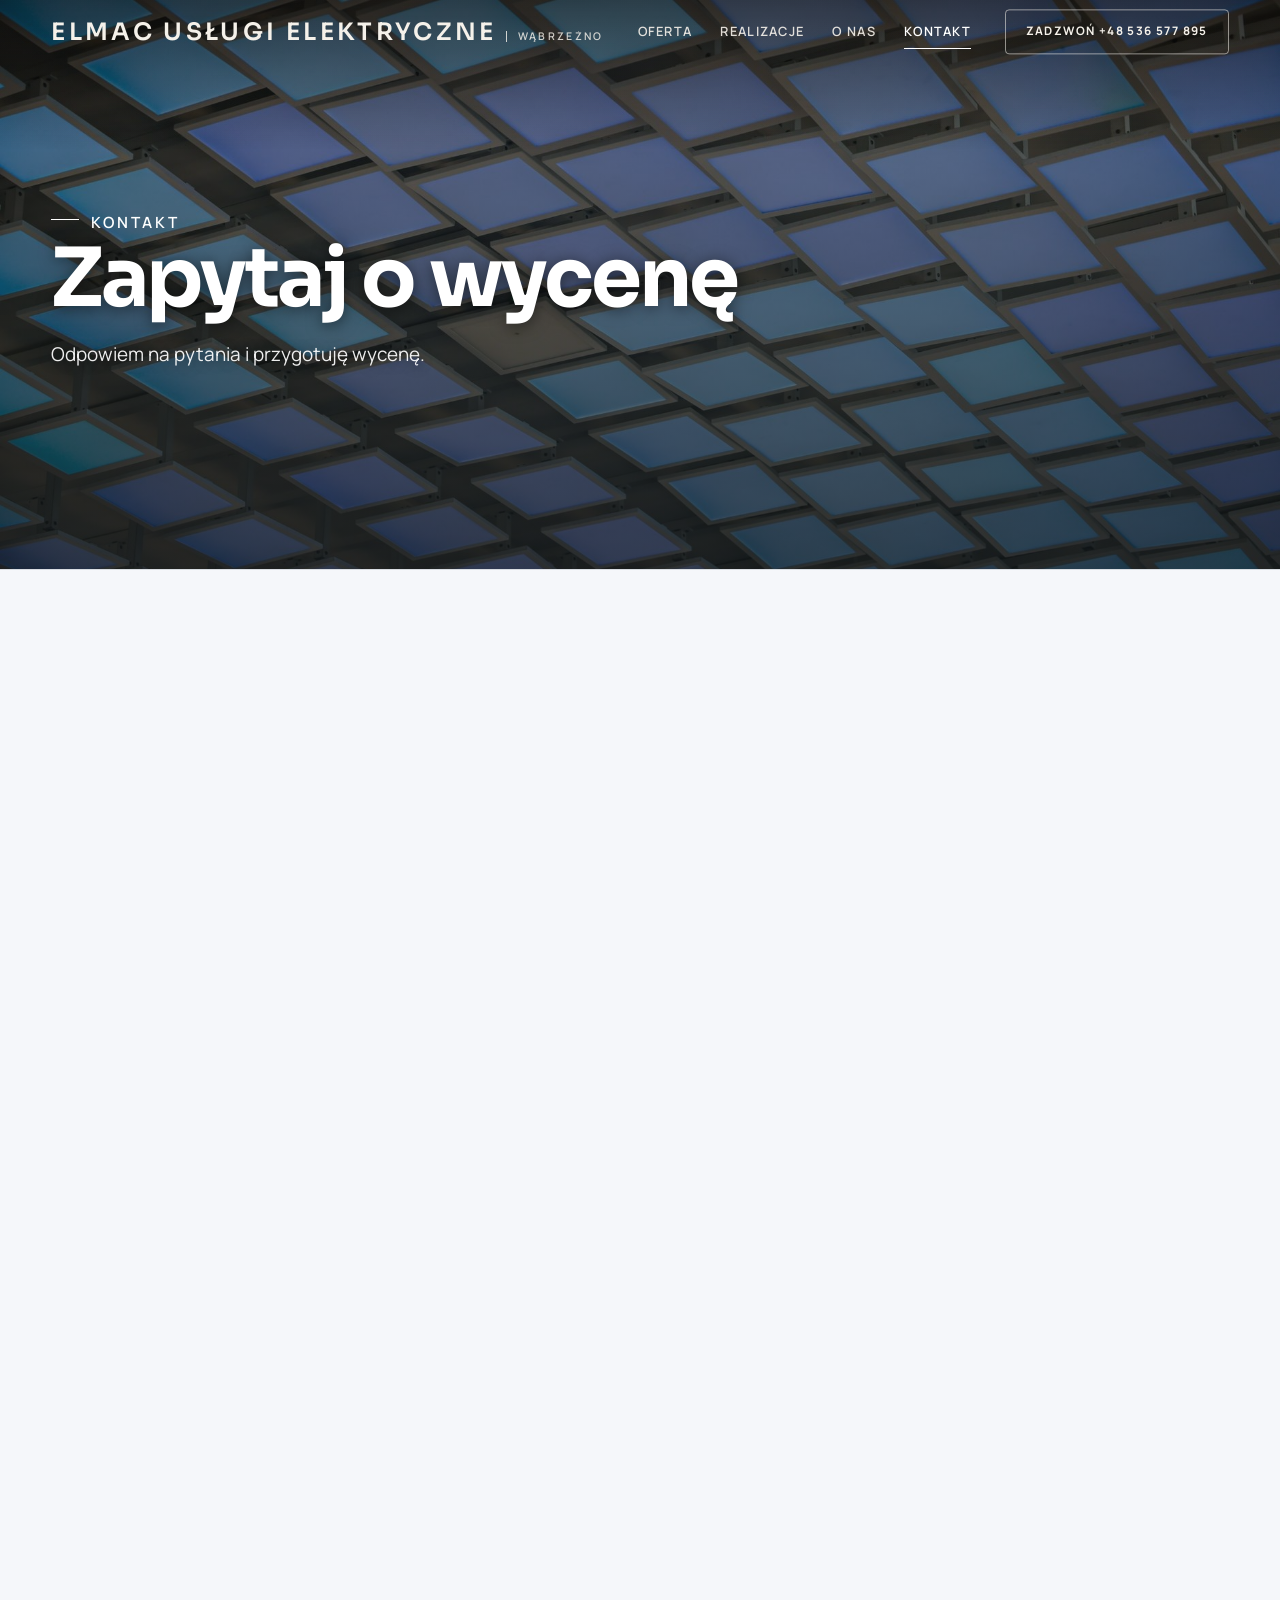
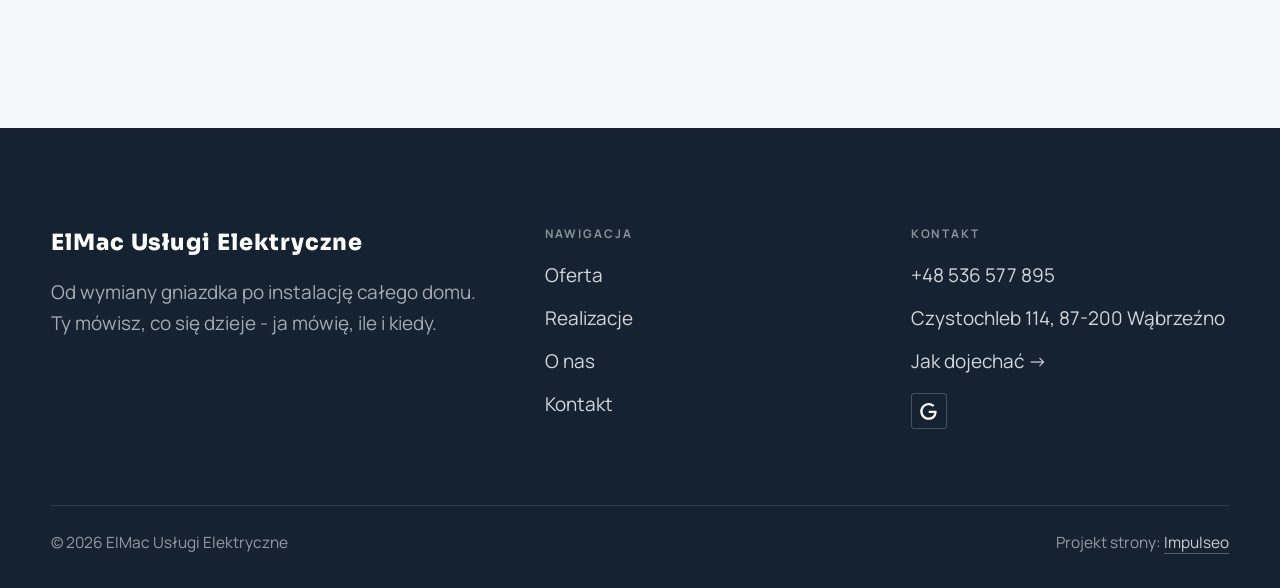
==== kontakt.html @ 362e4b01 "Strona demo: elektryk-elmac-sprawdzone-uslugi-elektryczne-24h" ====
<!DOCTYPE html>
<html lang="pl">
<head>
<meta charset="UTF-8">
<meta name="viewport" content="width=device-width, initial-scale=1.0">
<title>Kontakt - ElMac Usługi Elektryczne</title>
<meta name="description" content="Kontakt ElMac Usługi Elektryczne - Czystochleb 114, 87-200 Wąbrzeźno">
<link rel="canonical" href="https://kris20032.github.io/elektryk-elmac-sprawdzone-uslugi-elektryczne-24h/kontakt.html">
<meta name="robots" content="noindex, nofollow">
<meta property="og:type" content="website">
<meta property="og:locale" content="pl_PL">
<meta property="og:site_name" content="ElMac Usługi Elektryczne">
<meta property="og:title" content="Kontakt - ElMac Usługi Elektryczne">
<meta property="og:description" content="Kontakt ElMac Usługi Elektryczne - Czystochleb 114, 87-200 Wąbrzeźno">
<meta property="og:url" content="https://kris20032.github.io/elektryk-elmac-sprawdzone-uslugi-elektryczne-24h/kontakt.html">
<meta property="og:image" content="https://kris20032.github.io/elektryk-elmac-sprawdzone-uslugi-elektryczne-24h/img/og.jpg">
<meta property="og:image:width" content="1200">
<meta property="og:image:height" content="630">
<meta name="twitter:card" content="summary_large_image">
<link rel="preconnect" href="https://fonts.googleapis.com">
<link rel="preconnect" href="https://fonts.gstatic.com" crossorigin>
<link href="https://fonts.googleapis.com/css2?family=Sora:wght@600;700;800&family=Manrope:wght@400;500;600&display=swap" rel="stylesheet">
<link rel="stylesheet" href="assets/styles.css?v=7010539a">
</head>
<body>

<header class="nav">
  <div class="wrap nav-inner">
    <a class="brand" href="index.html"><span class="name">ElMac Usługi Elektryczne</span><span class="sub">Wąbrzeźno</span></a>
    <nav class="nav-links">
      <a href="oferta.html">Oferta</a>
      <a href="realizacje.html">Realizacje</a>
      <a href="o-nas.html">O nas</a>
      <a href="kontakt.html" class="active" aria-current="page">Kontakt</a>
      <a href="tel:+48536577895" class="btn btn-accent">Zadzwoń +48 536 577 895</a>
    </nav>
    <button class="nav-toggle" aria-label="Menu"><span></span><span></span><span></span></button>
  </div>
</header>

<main>
<section class="pagehead">
  <img src="img/g12.jpg" alt="ElMac Usługi Elektryczne - Zapytaj o wycenę" width="1880" height="1254" decoding="async">
  <div class="wrap">
    <span class="eyebrow">Kontakt</span>
    <h1>Zapytaj o wycenę</h1>
    <p>Odpowiem na pytania i przygotuję wycenę.</p>
  </div>
</section>
<section>
  <div class="wrap contact-grid">
    <div class="reveal">
      <span class="eyebrow">Dane kontaktowe</span>
      <h2 style="margin:var(--space-4) 0 var(--space-6)">ElMac Usługi Elektryczne</h2>
      <div class="info-list">
        <div class="info-row"><div class="ic"><svg class="ico-tel" width="16" height="16" viewBox="0 0 24 24" fill="none" aria-hidden="true"><path d="M6.6 10.8a15.5 15.5 0 0 0 6.6 6.6l2.2-2.2a1 1 0 0 1 1-.24 11.4 11.4 0 0 0 3.6.58 1 1 0 0 1 1 1V20a1 1 0 0 1-1 1A17 17 0 0 1 3 4a1 1 0 0 1 1-1h3.5a1 1 0 0 1 1 1c0 1.25.2 2.46.58 3.6a1 1 0 0 1-.25 1l-2.23 2.2Z" fill="currentColor"/></svg></div><div><div class="lbl">Telefon</div><a class="val" href="tel:+48536577895">+48 536 577 895</a></div></div>
        <div class="info-row"><div class="ic"><svg class="ico-pin" width="16" height="16" viewBox="0 0 24 24" fill="none" aria-hidden="true"><path d="M12 21s7-6.1 7-11.5A7 7 0 0 0 5 9.5C5 14.9 12 21 12 21Z" stroke="currentColor" stroke-width="1.6" fill="none"/><circle cx="12" cy="9.5" r="2.4" fill="currentColor"/></svg></div><div><div class="lbl">Adres</div><div class="val">Czystochleb 114, 87-200 Wąbrzeźno</div></div></div>
        <div class="info-row"><div class="ic"><svg class="ico-clock" width="16" height="16" viewBox="0 0 24 24" fill="none" aria-hidden="true"><circle cx="12" cy="12" r="8.2" stroke="currentColor" stroke-width="1.6"/><path d="M12 7.5V12l3.2 1.9" stroke="currentColor" stroke-width="1.6" stroke-linecap="round"/></svg></div><div><div class="lbl">Godziny</div><div class="val" style="font-weight:500">Czynne całą dobę, 7 dni w tygodniu</div></div></div>
      </div>
    </div>
    <div class="reveal">
      <div class="form">
        <h3 style="margin-bottom:var(--space-4)">Najszybciej telefonicznie</h3>
        <p class="muted" style="margin-bottom:var(--space-5)">Zadzwoń i opisz, co się dzieje - powiem, co i jak. Bez zobowiązań.</p>
        <a href="tel:+48536577895" class="btn btn-accent" style="justify-content:center">Zadzwoń: +48 536 577 895 <span class="arr">→</span></a>
      </div>
    </div>
  </div>
</section>
<section style="padding-top:0">
  <div class="wrap reveal">
    <iframe class="map" title="ElMac Usługi Elektryczne - Wąbrzeźno" src="https://maps.google.com/maps?q=53.2683416%2C18.9390611&z=15&output=embed" loading="lazy" referrerpolicy="no-referrer-when-downgrade"></iframe>
  </div>
</section>
</main>

<footer>
  <div class="wrap">
    <div class="foot-grid">
      <div class="foot-brand">
        <div class="name">ElMac Usługi Elektryczne</div>
        <p>Od wymiany gniazdka po instalację całego domu. Ty mówisz, co się dzieje - ja mówię, ile i kiedy.</p>
      </div>
      <div class="foot-col">
        <h4>Nawigacja</h4>
        <a href="oferta.html">Oferta</a>
        <a href="realizacje.html">Realizacje</a>
        <a href="o-nas.html">O nas</a>
        <a href="kontakt.html">Kontakt</a>
      </div>
      <div class="foot-col">
        <h4>Kontakt</h4>
        <a href="tel:+48536577895">+48 536 577 895</a>
        <p>Czystochleb 114, 87-200 Wąbrzeźno</p>
        <a href="https://maps.google.com/?cid=17849796114524135607&g_mp=Cidnb29nbGUubWFwcy5wbGFjZXMudjEuUGxhY2VzLlNlYXJjaFRleHQQAhgEIAA" target="_blank" rel="noopener">Jak dojechać →</a>
      <div class="foot-soc">
        <a class="soc" href="https://maps.google.com/?cid=17849796114524135607&g_mp=Cidnb29nbGUubWFwcy5wbGFjZXMudjEuUGxhY2VzLlNlYXJjaFRleHQQAhgEIAA" target="_blank" rel="noopener" aria-label="Google - ElMac Usługi Elektryczne"><svg viewBox="0 0 24 24" aria-hidden="true" focusable="false"><path d="M12.48 10.92v3.28h7.84c-.24 1.84-.853 3.187-1.787 4.133-1.147 1.147-2.933 2.4-6.053 2.4-4.827 0-8.6-3.893-8.6-8.72s3.773-8.72 8.6-8.72c2.6 0 4.507 1.027 5.907 2.347l2.307-2.307C18.747 1.44 16.133 0 12.48 0 5.867 0 .307 5.387.307 12s5.56 12 12.173 12c3.573 0 6.267-1.173 8.373-3.36 2.16-2.16 2.84-5.213 2.84-7.667 0-.76-.053-1.467-.173-2.053H12.48z" fill="currentColor"/></svg></a>
      </div>
      </div>
    </div>
    <div class="foot-bot">
      <span>© 2026 ElMac Usługi Elektryczne</span>
      <span>Projekt strony: <a class="foot-credit" href="https://impulseo.pl" target="_blank" rel="noopener">Impulseo</a></span>
    </div>
  </div>
</footer>
<div class="sticky-call"><a class="sc-call" href="tel:+48536577895"><svg class="ico-tel" width="16" height="16" viewBox="0 0 24 24" fill="none" aria-hidden="true"><path d="M6.6 10.8a15.5 15.5 0 0 0 6.6 6.6l2.2-2.2a1 1 0 0 1 1-.24 11.4 11.4 0 0 0 3.6.58 1 1 0 0 1 1 1V20a1 1 0 0 1-1 1A17 17 0 0 1 3 4a1 1 0 0 1 1-1h3.5a1 1 0 0 1 1 1c0 1.25.2 2.46.58 3.6a1 1 0 0 1-.25 1l-2.23 2.2Z" fill="currentColor"/></svg> Zadzwoń</a><a class="sc-quote" href="kontakt.html">Kontakt i dojazd</a></div>
<div class="demo-wazne" data-do="2026-10-07" data-cykl="3" hidden><svg class="dw-ico" width="13" height="13" viewBox="0 0 24 24" fill="none" aria-hidden="true"><circle cx="12" cy="12" r="8.6" stroke="currentColor" stroke-width="1.8"/><path d="M12 7.2V12l3.3 2" stroke="currentColor" stroke-width="1.8" stroke-linecap="round"/></svg><span class="dw-txt"></span></div>

<script src="assets/main.js"></script>
</body>
</html>
---- assets/styles.css ----
/* ============================================================
   STOLBASZ — premium, architektoniczny B2B fit-out
   Jasna paleta, zero brązu. System wg premium-web-craft.
   Projekt strony: Impulseo (impulseo.pl)
   ============================================================ */

:root{
  /* PALETA — jasna, architektoniczna, chłodna */
  --paper:#f5f7fa;          /* główne tło */
  --paper-2:#e7edf3;        /* sekcje alternatywne (chłodny jasny szary) */
  --paper-3:#e7edf3;        /* delikatne wypełnienia */
  --ink:#142231;            /* tekst główny — chłodny grafit */
  --ink-soft:#2c3e52;       /* nagłówki drugorzędne */
  --muted:#697785;          /* tekst poboczny */
  --line:rgba(20,34,49,.12);/* hairline */
  --accent:#e8a00c;         /* stonowany petrol-slate — jedyny akcent */
  --accent-d:#c47f06;
  --accent-soft:rgba(232,160,12,.10);
  --dark:#142231;           /* sekcje ciemne (stopka/CTA) */

  /* HOVER ZDJĘĆ — JEDEN standard dla całego silnika (decyzja K. 04.08.2026, artefakt z wariantami).
     AKTUALNE (K.+Szymon 09.08.2026, wybór z artefaktu 6 wariantów): zoom 1.05 przy 1.4s -
     przy tak długim czasie mocniejszy kadr NIE skacze, tylko „oddycha". Poprzedni standard
     (1.02 / .55s z 04.08) odbierany jako dynamiczny i szybki.
     Spoczynek lekko przygaszony, ale TYLKO tam, gdzie jest mysz (@media hover:hover) —
     na telefonie zdjęcia zostają w pełnej jasności. */
  --img-zoom:1.05;                   /* K.+Szymon 09.08: wariant F z artefaktu porównawczego */
  --img-rest:brightness(.95) saturate(.99);
  --img-hot:brightness(1.06) saturate(1.05);
  --img-dur:1.4s;                    /* K.+Szymon 09.08 (wariant F): powoli = elegancko */
  --img-ease:cubic-bezier(.16,.84,.44,1);  /* miękki ogon, efekt „oddychania" */

  /* ODSTĘPY — skala 4/8 */
  --space-1:4px; --space-2:8px; --space-3:12px; --space-4:16px; --space-5:24px;
  --space-6:32px; --space-7:48px; --space-8:64px; --space-9:96px; --space-10:128px;

  /* TYPOGRAFIA — fluid clamp() (skala podbita 16.07.2026: większe, czytelniejsze litery — uwaga Adama) */
  --text-sm:clamp(.9rem,.87rem + .12vw,1rem);
  --text-base:clamp(1.08rem,1.04rem + .18vw,1.2rem);
  --text-lg:clamp(1.24rem,1.15rem + .34vw,1.44rem);
  --text-h3:clamp(1.34rem,1.22rem + .55vw,1.66rem);
  --text-h2:clamp(2.1rem,1.66rem + 2.1vw,3.1rem);
  --text-h1:clamp(2.9rem,2.1rem + 4vw,5.1rem);

  /* PROMIENIE — architektoniczne, raczej ostre */
  --r-sm:3px; --r-md:6px; --r-lg:10px;

  /* RUCH */
  --ease:cubic-bezier(.25,.46,.45,.94); --dur:.24s;

  /* CIENIE — miękkie, warstwowe */
  --sh-sm:0 1px 2px rgba(16,24,32,.04), 0 2px 8px rgba(16,24,32,.05);
  --sh-md:0 2px 6px rgba(16,24,32,.05), 0 12px 28px -8px rgba(16,24,32,.12);
  --sh-lg:0 6px 14px rgba(16,24,32,.07), 0 26px 56px -18px rgba(16,24,32,.22);

  --hairline:1px solid var(--line);

  --font-display:'Sora','Manrope',sans-serif;
  --font-body:'Manrope',sans-serif;
}

*{box-sizing:border-box;margin:0;padding:0}
html{scroll-behavior:smooth}
body{
  font-family:var(--font-body);
  font-size:var(--text-base);
  line-height:1.65;
  color:var(--ink);
  background:var(--paper);
  -webkit-font-smoothing:antialiased;
  text-rendering:optimizeLegibility;
}
img{max-width:100%;height:auto;display:block}  /* height:auto = width/height z atrybutów trzyma proporcje (TOP#12) */
a{color:inherit;text-decoration:none}

.wrap{width:min(92%,1180px);margin-inline:auto}
section{padding-block:clamp(52px,6.5vw,96px)}

h1,h2,h3{font-family:var(--font-display);font-weight:700;line-height:1.08;letter-spacing:-.02em;color:var(--ink)}
h1{font-size:var(--text-h1);letter-spacing:-.035em}
h2{font-size:var(--text-h2);letter-spacing:-.025em}
h3{font-size:var(--text-h3)}
/* MIARA — długość wiersza. WCAG 2.2 SC 1.4.8: max 80 znaków; Butterick: 45–90.
   68ch daje realnie 72–78 znaków polskiego tekstu, czyli z zapasem pod granicą.
   Wcześniej limit miał TYLKO <p> — <li>, <blockquote> i <dd> nie miały żadnego,
   i to jedyny powód, dla którego 23 bloki na dwóch oddanych stronach jadą po
   83–106 znaków w wierszu (pomiar 07.08.2026, bramka `miara`).
   ⚠️ Listy i definicje ograniczamy TYLKO bez klasy: `ul`/`ol` z klasą to u nas
   układ (siatki kafli, menu), a nie tekst ciągły — tam miarę wyznacza układ. */
/* 60ch, nie 68ch (K. 10.08): po zmianie fontów na węższe kroje (DM Sans i spółka)
   w 68ch mieściło się ~90 znaków - bramka pikselowa słusznie zgłaszała przekroczenie
   granicy 80. Pomiar na żywej przeglądarce: 60ch = 90 znaków, 53ch = ~78 znaków, czyli normę WCAG 1.4.8. */
:root{ --miara:53ch }
p{max-width:min(100%,var(--miara))}
blockquote,
ul:not([class])>li, ol:not([class])>li,
dl:not([class])>dd{max-width:min(100%,var(--miara))}

/* ⚠️ Świadomie BEZ wyjątku `.tile p,.card p,.svc p{max-width:none}`, choć nasuwa się sam:
   te akapity BYŁY już ograniczone (stare `p{max-width:65ch}`), więc „wyjątek" nie odblokowałby
   niczego nowego — tylko ROZLUŹNIŁ stan sprzed zmiany na wszystkich demach naraz.
   `figcaption` żadna z reguł wyżej nie dotyczy, więc też nie potrzebuje zwolnienia. */

/* ŁAMANIE. `balance` wyrównuje długości wierszy w nagłówku, `pretty` pilnuje ostatniego
   wiersza akapitu, żeby nie został w nim jeden wyraz. Obsługiwane od Chrome 117 /
   Safari 17.5; starsze przeglądarki po prostu ignorują tę własność.
   `text-wrap:pretty` nie występowało dotąd ANI RAZ w silniku ani w repo klientów. */
h1,h2,h3,.lead,.lede{text-wrap:balance}
p,li,blockquote,dd{text-wrap:pretty}

.eyebrow{
  font-family:var(--font-body);
  font-size:var(--text-sm);
  font-weight:600;
  letter-spacing:.18em;
  text-transform:uppercase;
  color:var(--accent);
  display:inline-flex;align-items:center;gap:var(--space-3);
}
/* flex:none + margin-top = kreska trzyma się PIERWSZEJ linii. Wcześniej align-items:center
   centrowało ją względem całego bloku i przy zawinięciu (długi kicker typu
   „…WNĘTRZ · LESZNO · OD 2019") druga linia lądowała z brzydkim wcięciem. */
.eyebrow{align-items:flex-start}
.eyebrow>*,.eyebrow{text-wrap:balance}   /* dlugi kicker lamal sie na sierote typu samo „2019" w drugiej linii */
.eyebrow::before{content:"";width:28px;height:1px;background:var(--accent);display:inline-block;flex:none;margin-top:.62em}

.muted{color:var(--muted)}
.lead{font-size:var(--text-lg);line-height:1.55;color:var(--ink-soft);max-width:50ch}

/* ---------- BUTTONS ---------- */
.btn{
  display:inline-flex;align-items:center;gap:var(--space-2);
  font-weight:600;font-size:var(--text-sm);letter-spacing:.02em;
  padding:var(--space-4) var(--space-6);
  border-radius:var(--r-sm);
  transition:transform var(--dur) var(--ease),box-shadow var(--dur) var(--ease),background var(--dur) var(--ease);
  cursor:pointer;border:1px solid transparent;
}
.btn-accent{background:var(--accent);color:#fff;box-shadow:var(--sh-sm)}
.btn-accent:hover{background:var(--accent-d);transform:translateY(-2px);box-shadow:var(--sh-md)}
.btn-accent:active{transform:translateY(0);box-shadow:var(--sh-sm)}
.btn-ghost{background:transparent;color:var(--ink);border-color:var(--line)}
.btn-ghost:hover{border-color:var(--accent);color:var(--accent);transform:translateY(-2px)}
.btn-light{background:#fff;color:var(--ink);box-shadow:var(--sh-sm)}
.btn-light:hover{transform:translateY(-2px);box-shadow:var(--sh-md)}
.btn .arr{transition:transform var(--dur) var(--ease)}
.btn:hover .arr{transform:translateX(4px)}

/* ---------- NAV ---------- */
.nav{
  position:sticky;top:0;z-index:50;
  background:color-mix(in srgb,var(--paper) 88%,transparent);
  backdrop-filter:saturate(140%) blur(10px);
  border-bottom:var(--hairline);
}
.nav-inner{display:flex;align-items:center;justify-content:space-between;gap:var(--space-5);height:72px}
/* ANTY-NACHODZENIE (K. 05.08.2026): długa nazwa firmy + przycisk z pełnym numerem nie mieściły się w pasku
   i flex ściskał linki PONIŻEJ ich treści - "Kontakt" wchodził na ramkę "Zadzwoń +48 ...". Teraz ustępuje
   nazwa marki (skrót wielokropkiem), a menu i przycisk nigdy się nie kurczą ani nie zachodzą na siebie. */
.brand{display:flex;flex-direction:column;line-height:1;min-width:0;flex:0 1 auto}
.brand .name{font-family:var(--font-display);font-weight:800;font-size:1.35rem;letter-spacing:.04em;white-space:nowrap;overflow:hidden;text-overflow:ellipsis}
.brand .sub{font-size:.62rem;letter-spacing:.34em;text-transform:uppercase;color:var(--muted);margin-top:5px;white-space:nowrap;overflow:hidden;text-overflow:ellipsis}
.nav-links{display:flex;align-items:center;gap:var(--space-6);flex:0 0 auto}
.nav-links a{font-size:var(--text-sm);font-weight:500;color:var(--ink-soft);position:relative;padding-block:4px;white-space:nowrap;transition:color var(--dur) var(--ease)}
.nav-links a::after{content:"";position:absolute;left:0;bottom:0;width:0;height:1.5px;background:var(--accent);transition:width var(--dur) var(--ease)}
.nav-links a:hover,.nav-links a.active{color:var(--ink)}
.nav-links a:hover::after,.nav-links a.active::after{width:100%}
.nav-links .btn{padding:var(--space-2) var(--space-5)}
/* przyciski w nav: właściwy kolor (przebij .nav-links a) + bez podkreślenia */
.nav-links a.btn-accent{color:#fff}
.nav-links a.btn-ghost,.nav-links a.btn-light{color:var(--ink)}
/* CTA w pasku: NIE podkreślenie spod linków menu, ale ten sam przelatujący błysk,
   co na wszystkich innych przyciskach (zgłoszenie K. 13.08.2026 - „na hero jest efekt
   światła przechodzącego przez przycisk, na navbarze go nie ma, a mają być identyczne").
   Reguła `.nav-links a::after` jest silniejsza od `.btn::after`, więc trzeba jej
   geometrię wyzerować i wpisać połysk z nazwy - samo `display:none` gasiło efekt. */
.nav-links a.btn::after{
  display:block;content:"";position:absolute;inset:0;z-index:-1;pointer-events:none;
  width:auto;height:auto;border-radius:inherit;   /* kasuje geometrię podkreślenia (width:0;height:1.5px) */
  background:linear-gradient(100deg,transparent 32%,rgba(255,255,255,.20) 50%,transparent 68%);
  translate:-120% 0}
@media (prefers-reduced-motion:no-preference){
  .nav-links a.btn:hover::after{translate:120% 0;transition:translate .75s var(--mt-ease,cubic-bezier(.16,.84,.44,1))}
}
.nav-toggle{display:none;background:none;border:none;cursor:pointer;flex-direction:column;gap:5px;padding:8px}
.nav-toggle span{width:24px;height:2px;background:var(--ink);transition:var(--dur)}
/* Ciasny zakres MIĘDZY menu mobilnym a pełnym pulpitem: zbijamy odstępy i nazwę marki,
   żeby wszystko zmieściło się naturalnie, zanim w ogóle dojdzie do skracania wielokropkiem. */
@media(max-width:1280px) and (min-width:921px){
  .nav-links{gap:var(--space-4)}
  .nav-links .btn{padding:var(--space-2) var(--space-4)}
  .brand .name{font-size:1.15rem}
}

/* ---------- HERO (split) ---------- */
.hero{position:relative;overflow:hidden;border-bottom:var(--hairline)}
.hero-grid{display:grid;grid-template-columns:1.05fr .95fr;gap:clamp(24px,4vw,60px);align-items:center;
  padding-block:clamp(36px,4.5vw,64px)}
.hero-copy .eyebrow{margin-bottom:var(--space-5)}
.hero-copy h1{margin-bottom:var(--space-5)}
.hero-copy .lead{margin-bottom:var(--space-7)}
.hero-actions{display:flex;flex-wrap:wrap;gap:var(--space-4)}
.hero-art{position:relative;aspect-ratio:4/3;border-radius:var(--r-lg);overflow:hidden;box-shadow:var(--sh-lg)}
.hero-art img{width:100%;height:100%;object-fit:cover}
.hero-art::after{content:"";position:absolute;inset:0;background:linear-gradient(180deg,transparent 55%,rgba(18,24,28,.28))}
.hero-badge{position:absolute;left:var(--space-5);bottom:var(--space-5);z-index:2;
  background:rgba(252,252,251,.94);backdrop-filter:blur(4px);
  border-radius:var(--r-md);padding:var(--space-4) var(--space-5);box-shadow:var(--sh-md);max-width:78%}
.hero-badge strong{display:block;font-family:var(--font-display);font-size:1rem;letter-spacing:-.01em}
.hero-badge span{font-size:var(--text-sm);color:var(--muted)}

/* ---------- HERO duży / kinowy (strona główna) ---------- */
.hero-cine{position:relative;min-height:clamp(560px,82vh,840px);min-height:clamp(560px,82svh,840px);display:flex;align-items:center;overflow:hidden;border-bottom:var(--hairline)}
.hero-cine>img{position:absolute;inset:0;width:100%;height:100%;object-fit:cover;z-index:0}
.hero-cine::after{content:"";position:absolute;inset:0;z-index:1;
  background:linear-gradient(95deg,rgba(13,18,23,.86) 0%,rgba(13,18,23,.64) 32%,rgba(13,18,23,.24) 62%,rgba(13,18,23,.04) 100%)}
.hero-cine .wrap{position:relative;z-index:2;padding-block:var(--space-8)}
.hero-cine .hero-copy{max-width:660px}
.hero-cine .eyebrow{color:#fff;margin-bottom:var(--space-5)}
.hero-cine .eyebrow::before{background:#fff}
.hero-cine h1{color:#fff;margin-bottom:var(--space-5);font-size:clamp(2.9rem,2rem + 4.4vw,5.2rem);text-wrap:balance}
.hero-cine .lead{color:rgba(255,255,255,.92);max-width:48ch;margin-bottom:var(--space-7)}
.hero-cine .hero-actions{display:flex;flex-wrap:wrap;gap:var(--space-4)}
/* NISKIE OKNO (laptop z dokiem i paskami przeglądarki ma ~700-780 px wysokości widoku):
   H1 do 5.2rem + długi lead nie mieściły się i przyciski wypadały POD krawędź ekranu -
   klient widział stronę bez ani jednego CTA. Skalujemy w dół, zamiast przycinać treść. */
@media(min-width:821px) and (max-height:820px){
  .hero-cine{min-height:clamp(520px,94svh,780px)}
  .hero-cine .wrap{padding-block:var(--space-6)}
  .hero-cine h1{font-size:clamp(2.2rem,1.5rem + 2.6vw,3.6rem);margin-bottom:var(--space-4)}
  .hero-cine .eyebrow{margin-bottom:var(--space-4)}
  .hero-cine .lead{margin-bottom:var(--space-5);max-width:44ch}
}
@media(max-width:680px){
  .hero-cine{min-height:clamp(520px,76vh,640px);min-height:clamp(520px,76svh,640px);align-items:flex-end}
  .hero-cine::after{background:linear-gradient(0deg,rgba(13,18,23,.9) 6%,rgba(13,18,23,.45) 55%,rgba(13,18,23,.25) 100%)}
  .hero-cine .wrap{padding-bottom:var(--space-9)}
  /* TELEFON (~90% oglądających): lead potrafił zająć 8 linii i zepchnąć CTA poza pierwszy ekran.
     Zwężamy interlinię i skalę - treści nie ucinamy, bo to ona sprzedaje. */
  .hero-cine .lead{font-size:.98rem;line-height:1.5;margin-bottom:var(--space-5)}
  .hero-cine .eyebrow{font-size:.72rem;letter-spacing:.13em;margin-bottom:var(--space-4)}
  .hero-cine .eyebrow::before{width:20px}
  .hero-cine h1{margin-bottom:var(--space-4)}
}

/* full-bleed hero variant (podstrony) */
.pagehead{position:relative;min-height:46vh;min-height:46svh;display:flex;align-items:flex-end;overflow:hidden;border-bottom:var(--hairline)}
.pagehead img{position:absolute;inset:0;width:100%;height:100%;object-fit:cover}
/* 10.08.2026 (decyzja K.): mocniejsze przyciemnienie + cień pod tekstem. Bramka mierzyła na
   nagłówkach podstron 3,38-3,43:1 przy wymaganych 4,5 — jasne zdjęcie (hala, śnieg, niebo)
   podchodziło pod biały tekst. Zdjęcia klientów są różne, więc kontrast musi dawać WARSTWA,
   a nie szczęśliwy dobór kadru. */
.pagehead::after{content:"";position:absolute;inset:0;background:linear-gradient(180deg,rgba(18,24,28,.40),rgba(18,24,28,.76))}
.pagehead .wrap{position:relative;z-index:2;padding-block:var(--space-9);color:#fff}
.pagehead h1{color:#fff;max-width:18ch;text-shadow:0 2px 16px rgba(0,0,0,.55)}
.pagehead .eyebrow{color:#fff}
.pagehead .eyebrow::before{background:#fff}
.pagehead p{color:rgba(255,255,255,.92);margin-top:var(--space-4);max-width:54ch;text-shadow:0 1px 12px rgba(0,0,0,.5)}

/* ---------- STRIP (pasek skrótów / liczby) ---------- */
.strip{background:var(--dark);color:#fff}
/* PASEK HASEŁ — standard 04.08.2026 (decyzja K.): 5 haseł w JEDNYM rzędzie, tekst WYŚRODKOWANY,
   węższe marginesy boczne niż reszta strony (pasek ma iść szerzej), równe wysokości kolumn. */
.strip .wrap{width:min(96%,1440px);display:grid;grid-template-columns:repeat(5,1fr);
  gap:var(--space-5);padding-block:var(--space-7);align-items:stretch}
.strip .item .k{font-family:var(--font-display);font-size:clamp(1.05rem,.82rem + .85vw,1.55rem);
  font-weight:800;letter-spacing:-.02em;color:#fff;line-height:1.18;text-wrap:balance}
.strip .item .v{font-size:var(--text-sm);color:rgba(255,255,255,.66);margin-top:var(--space-2);line-height:1.4}
.strip .item{border-left:2px solid var(--accent);padding-inline:var(--space-4);
  text-align:center;display:flex;flex-direction:column;justify-content:center}
/* liczba kolumn = liczba haseł, żeby ostatnie nie zostawało samo w drugim rzędzie.
   Klasę n-N nadaje multipage.py; domyślnie (bez klasy) pasek jest 5-kolumnowy. */
.strip.n-2 .wrap{grid-template-columns:repeat(2,1fr)}
.strip.n-3 .wrap{grid-template-columns:repeat(3,1fr)}
.strip.n-4 .wrap{grid-template-columns:repeat(4,1fr);gap:var(--space-6)}
.strip.n-4 .item .k{font-size:clamp(1.3rem,1rem + 1.1vw,2rem)}
.strip.n-6 .wrap{grid-template-columns:repeat(6,1fr);gap:var(--space-4)}
.strip.n-6 .item .k{font-size:clamp(.98rem,.8rem + .7vw,1.35rem)}
/* równe łamanie: zamiast "długa linia + jedno słowo" obie linie zbliżonej długości */
.strip .item .k{text-wrap:balance}

/* ---------- SECTION HEAD ---------- */
.head{max-width:48rem;margin-bottom:var(--space-8)}
.head.center{margin-inline:auto;text-align:center}
.head .eyebrow{margin-bottom:var(--space-4)}
.head h2{margin-bottom:var(--space-4)}
.head p{color:var(--muted);font-size:var(--text-lg);line-height:1.55}
.head.center p{margin-inline:auto}

/* ---------- INTRO SPLIT ---------- */
.split{display:grid;grid-template-columns:.92fr 1.08fr;gap:clamp(28px,5vw,80px);align-items:center}
.split.rev{grid-template-columns:1.08fr .92fr}
.split.rev .split-art{order:-1}
.split-art{position:relative;aspect-ratio:5/4;border-radius:var(--r-lg);overflow:hidden;box-shadow:var(--sh-lg)}
.split-art img{width:100%;height:100%;object-fit:cover}
.split-copy h2{margin-bottom:var(--space-5)}
.split-copy p+p{margin-top:var(--space-4)}
.split-copy .btn{margin-top:var(--space-6)}

/* ---------- SERVICES (zakres) ---------- */
.svc-grid{display:grid;grid-template-columns:repeat(auto-fit,minmax(280px,1fr));gap:var(--space-5)}
.svc{background:#fff;border:var(--hairline);border-radius:var(--r-md);padding:var(--space-7) var(--space-6);
  transition:transform var(--dur) var(--ease),box-shadow var(--dur) var(--ease),border-color var(--dur) var(--ease);
  position:relative;overflow:hidden}
.svc::before{content:"";position:absolute;left:0;top:0;width:3px;height:0;background:var(--accent);transition:height var(--dur) var(--ease)}
.svc:hover{transform:translateY(-4px);box-shadow:var(--sh-md);border-color:transparent}
.svc:hover::before{height:100%}
.svc .ic{font-family:var(--font-display);font-size:.8rem;font-weight:700;letter-spacing:.12em;color:var(--accent);margin-bottom:var(--space-4)}
.svc h3{margin-bottom:var(--space-3);font-size:1.22rem}
.svc p{color:var(--muted);font-size:var(--text-base);line-height:1.6}

/* big detailed service rows */
.svc-row{display:grid;grid-template-columns:.8fr 1.2fr;gap:clamp(20px,4vw,60px);align-items:center;padding-block:var(--space-8)}
.svc-row+.svc-row{border-top:var(--hairline)}
.svc-row.rev{grid-template-columns:1.2fr .8fr}
/* Naprzemienny układ wierszy oferty: co drugi wiersz ma zdjęcie po PRAWEJ.
   Było `order:-1` — martwy kod, bo zdjęcie i tak jest pierwszym dzieckiem w HTML,
   więc wszystkie wiersze wyglądały identycznie (zdjęcie zawsze z lewej), a `rev`
   zmieniało tylko szerokość kolumn. Znalezione 29.07.2026 przy różnicowaniu kierunków
   animacji (pomiar pozycji: art.mid 390/502 przy row.mid 756 — zawsze lewa strona). */
.svc-row.rev .svc-row-art{order:2}
.svc-row-art{aspect-ratio:4/3;border-radius:var(--r-md);overflow:hidden;box-shadow:var(--sh-md)}
.svc-row-art img{width:100%;height:100%;object-fit:cover}
.svc-row h3{font-size:1.5rem;margin-bottom:var(--space-4)}
.svc-row .num{font-family:var(--font-display);font-size:.85rem;font-weight:700;letter-spacing:.14em;color:var(--accent);display:block;margin-bottom:var(--space-3)}
.svc-row ul{list-style:none;margin-top:var(--space-4);display:flex;flex-direction:column;gap:var(--space-2)}
.svc-row li{position:relative;padding-left:var(--space-5);color:var(--muted);font-size:var(--text-base)}
.svc-row li::before{content:"";position:absolute;left:0;top:.62em;width:8px;height:1px;background:var(--accent)}

/* ---------- GALLERY (realizacje) ---------- */
.gallery{display:grid;grid-template-columns:repeat(12,1fr);gap:var(--space-4);grid-auto-rows:200px}
/* GALERIA MASONRY — pionowe zdjęcia (portrety beauty/wellness) bez przycinania: kolumny, height auto */
.gallery-masonry{column-count:3;column-gap:var(--space-4)}
@media(max-width:900px){.gallery-masonry{column-count:2}}
@media(max-width:560px){.gallery-masonry{column-count:1}}
.gallery-masonry .m-tile{break-inside:avoid;margin:0 0 var(--space-4);padding:0;position:relative;overflow:hidden;border-radius:var(--r-md);border:1px solid var(--line)}
.gallery-masonry .m-tile img{width:100%;height:auto;display:block}
.gallery-masonry .m-tile .cap{position:absolute;left:0;right:0;bottom:0;padding:var(--space-4);color:#fff;background:linear-gradient(0deg,rgba(0,0,0,.55),transparent);font-size:var(--text-sm)}
.gallery-masonry .m-tile .cap small{display:block;font-weight:400;opacity:.78;letter-spacing:.04em;text-transform:uppercase;font-size:.66rem;margin-top:3px}
.tile{position:relative;overflow:hidden;border-radius:var(--r-md);box-shadow:var(--sh-sm);
  transition:transform var(--dur) var(--ease),box-shadow var(--dur) var(--ease)}
.tile img{width:100%;height:100%;object-fit:cover;
  transition:transform var(--img-dur) var(--img-ease),filter var(--img-dur) var(--img-ease)}
.tile:hover{box-shadow:var(--sh-md)}
.tile .cap{position:absolute;left:0;right:0;bottom:0;padding:var(--space-5) var(--space-4) var(--space-4);
  /* mocniejszy spad + cien pod tekstem: na JASNYCH zdjeciach klienta (biale fronty, sciany)
     slaby gradient dawal kontrast ~1.5:1 zamiast wymaganych 3.6:1 (bramka wygladu, 10.08.2026) */
  background:linear-gradient(transparent 10%,rgba(18,24,28,.55) 40%,rgba(18,24,28,.88) 68%,rgba(18,24,28,.99));color:#fff;
  text-shadow:0 1px 2px rgba(0,0,0,.85),0 2px 10px rgba(0,0,0,.55);
  font-size:var(--text-sm);font-weight:600;letter-spacing:.01em;
  opacity:0;transform:translateY(8px);transition:var(--dur) var(--ease)}
.tile:hover .cap{opacity:1;transform:translateY(0)}
.tile .cap small{display:block;font-weight:400;opacity:.78;letter-spacing:.04em;text-transform:uppercase;font-size:.66rem;margin-top:3px}
/* bento spans */
.t-wide{grid-column:span 6}
.t-tall{grid-column:span 6;grid-row:span 2}
.t-std{grid-column:span 6}
.t-third{grid-column:span 4}
.t-two3{grid-column:span 8}

/* ---------- TRUST / WIARYGODNOŚĆ ---------- */
.trust{background:var(--paper-2)}
.trust-grid{display:grid;grid-template-columns:repeat(auto-fit,minmax(240px,1fr));gap:var(--space-5);margin-top:var(--space-7)}
.trust-card{background:#fff;border-radius:var(--r-md);padding:var(--space-7) var(--space-6);box-shadow:var(--sh-sm);border-top:3px solid var(--accent)}
.trust-card .big{font-family:var(--font-display);font-size:clamp(1.8rem,1.3rem + 1.6vw,2.6rem);font-weight:800;letter-spacing:-.02em;color:var(--ink);line-height:1}
.trust-card h3{font-size:1.12rem;margin:var(--space-3) 0 var(--space-2)}
.trust-card p{color:var(--muted);font-size:var(--text-base);line-height:1.55}

/* ---------- CTA band ---------- */
.cta{background:var(--dark);color:#fff;position:relative;overflow:hidden}
/* telefon w CTA: na ciemnym tle biały (domyślnie), rodziny z JASNYM tłem CTA
   nadpisują to u siebie - wcześniej kolor siedział w stylu inline i wygrywał z rodziną. */
.cta .btn-ghost-cta{color:#fff;border-color:rgba(255,255,255,.3)}
.cta .wrap{display:grid;grid-template-columns:1.4fr .6fr;gap:var(--space-7);align-items:center;position:relative;z-index:2}
.cta h2{color:#fff;max-width:20ch}
.cta p{color:rgba(255,255,255,.74);margin-top:var(--space-4)}
.cta-actions{display:flex;flex-direction:column;gap:var(--space-3);align-items:flex-start}
.cta::before{content:"";position:absolute;right:-80px;top:-80px;width:360px;height:360px;border-radius:50%;
  background:radial-gradient(circle,var(--accent-soft),transparent 70%)}

/* ---------- CONTACT ---------- */
.contact-grid{display:grid;grid-template-columns:.85fr 1.15fr;gap:clamp(28px,4vw,56px);align-items:start}
.info-list{display:flex;flex-direction:column;gap:var(--space-2)}
.info-row{display:flex;gap:var(--space-4);align-items:flex-start;padding-block:var(--space-4);border-bottom:var(--hairline)}
.info-row .ic{flex:none;width:42px;height:42px;display:grid;place-items:center;border-radius:50%;
  background:var(--accent-soft);color:var(--accent);font-size:1.05rem}
.info-row .lbl{font-size:.72rem;letter-spacing:.14em;text-transform:uppercase;color:var(--muted)}
.info-row .val{font-weight:600;font-size:var(--text-base);margin-top:2px}
.info-row a.val:hover{color:var(--accent)}
.map{border:none;border-radius:var(--r-lg);box-shadow:var(--sh-md);width:100%;height:100%;min-height:380px;filter:grayscale(.2) contrast(1.02)}
.form{background:#fff;border:var(--hairline);border-radius:var(--r-lg);padding:clamp(24px,3vw,40px);box-shadow:var(--sh-sm)}
.form .fld{margin-bottom:var(--space-5)}
.form label{display:block;font-size:var(--text-sm);font-weight:600;margin-bottom:var(--space-2)}
.form input,.form textarea{width:100%;font-family:inherit;font-size:var(--text-base);color:var(--ink);
  padding:var(--space-4);border:var(--hairline);border-radius:var(--r-sm);background:var(--paper);transition:border-color var(--dur)}
.form input:focus,.form textarea:focus{outline:none;border-color:var(--accent);background:#fff}
.form textarea{resize:vertical;min-height:120px}
.form .note{font-size:var(--text-sm);color:var(--muted);margin-top:var(--space-3)}

/* ---------- FOOTER ---------- */
footer{background:var(--dark);color:#fff;padding-block:var(--space-9) var(--space-6)}
.foot-grid{display:grid;grid-template-columns:1.4fr 1fr 1fr;gap:var(--space-7);margin-bottom:var(--space-8)}
.foot-brand .name{font-family:var(--font-display);font-weight:800;font-size:1.4rem;letter-spacing:.04em}
.foot-brand p{color:rgba(255,255,255,.62);margin-top:var(--space-4);font-size:var(--text-base);max-width:38ch}
.foot-col h4{font-size:.74rem;letter-spacing:.16em;text-transform:uppercase;color:rgba(255,255,255,.5);margin-bottom:var(--space-4)}
.foot-col a,.foot-col p{display:block;color:rgba(255,255,255,.82);font-size:var(--text-base);margin-bottom:var(--space-3)}
.foot-col a:hover{color:#fff}
.foot-bot{border-top:1px solid rgba(255,255,255,.12);padding-top:var(--space-5);display:flex;justify-content:space-between;flex-wrap:wrap;gap:var(--space-3);
  font-size:var(--text-sm);color:rgba(255,255,255,.55)}
.foot-bot a:hover{color:#fff}
/* Podpis w stopce = klikalny link do impulseo.pl (31.07.2026). Ma być WIDOCZNIE klikalny,
   ale nie krzyczeć - stąd sam kolor jaśniejszy + delikatne podkreślenie na najeździe. */
.foot-bot a.foot-credit{color:rgba(255,255,255,.78);text-decoration:none;border-bottom:1px solid rgba(255,255,255,.28)}
.foot-bot a.foot-credit:hover{color:#fff;border-bottom-color:#fff}

/* ---------- REVEAL ---------- */
.reveal{opacity:0;transform:translateY(22px);transition:opacity .6s var(--ease),transform .6s var(--ease)}
.reveal.in{opacity:1;transform:none}

/* ---------- RESPONSIVE ---------- */
@media(max-width:920px){
  .hero-grid,.split,.split.rev,.svc-row,.svc-row.rev,.cta .wrap,.contact-grid,.foot-grid{grid-template-columns:1fr}
  .split.rev .split-art,.svc-row.rev .svc-row-art{order:0}
  .hero-art{aspect-ratio:16/10;max-height:420px}
  .strip .wrap,.strip.n-2 .wrap,.strip.n-3 .wrap,.strip.n-4 .wrap,.strip.n-6 .wrap{grid-template-columns:repeat(2,1fr);gap:var(--space-6)}
  .strip .item .k,.strip.n-6 .item .k{font-size:clamp(1.3rem,1.1rem + 1vw,2rem)}
  .gallery{grid-auto-rows:180px}
  .t-wide,.t-tall,.t-std,.t-third,.t-two3{grid-column:span 6}
  .t-tall{grid-row:span 1}
  .cta-actions{flex-direction:row;flex-wrap:wrap}
  .foot-grid{gap:var(--space-6)}
}
@media(max-width:680px){
  .nav-links{position:fixed;inset:72px 0 auto 0;background:var(--paper);flex-direction:column;align-items:stretch;
    gap:0;padding:var(--space-4) 6%;border-bottom:var(--hairline);box-shadow:var(--sh-md);
    transform:translateY(-120%);transition:transform var(--dur) var(--ease)}
  .nav-links.open{transform:translateY(0)}
  .nav-links a{padding-block:var(--space-4);border-bottom:var(--hairline)}
  .nav-links .btn{margin-top:var(--space-3);justify-content:center}
  .nav-toggle{display:flex}
  .strip .wrap,.strip.n-2 .wrap,.strip.n-3 .wrap,.strip.n-4 .wrap,.strip.n-6 .wrap{grid-template-columns:1fr}
  .gallery{grid-template-columns:repeat(6,1fr)}
  .foot-grid{grid-template-columns:1fr}
}
@media(prefers-reduced-motion:reduce){
  /* audyt 09.08 TOP#14: samo skrócenie duration przy animacji INFINITE = stroboskop
     (pętla .01ms miga ekranem); iteration-count:1 gasi pętlę naprawdę. Pseudoelementy
     też - tła hero (gastro/studio) animują ::before/img, blanket na * ich nie łapał. */
  *,*::before,*::after{animation-duration:.01ms!important;animation-iteration-count:1!important;animation-delay:0s!important;transition:none!important}
  .reveal{opacity:1!important;transform:none!important}
  html{scroll-behavior:auto}
}

/* ============================================================
   PREMIUM LAYER — destylat deep-researchu branż (anty-AI, spokój).
   Zmienne STOLBASZ (--accent/--ink/--paper/--line/--dark). Ruch ledwo
   zauważalny, krzywa cubic-bezier(.16,.84,.44,1); prefers-reduced-motion
   pokryte blanketem wyżej. Karty hairline zamiast cieni = #1 sygnał „nie-AI".
   ============================================================ */

/* więcej oddechu między sekcjami (liderzy: 110-130px) */
section{padding-block:clamp(64px,8vw,128px)}

/* 1) Aksamitny reveal — dłuższa, miękka krzywa zamiast „skoku" */
.reveal{transition:opacity .9s cubic-bezier(.16,.84,.44,1),transform .9s cubic-bezier(.16,.84,.44,1);will-change:opacity,transform}
/* stagger TYLKO w galerii (tam pozycja = porządek dzieci) */
.gallery .reveal:nth-child(2){transition-delay:.07s}
.gallery .reveal:nth-child(3){transition-delay:.14s}
.gallery .reveal:nth-child(4){transition-delay:.21s}
.gallery .reveal:nth-child(5){transition-delay:.28s}
.gallery .reveal:nth-child(6){transition-delay:.35s}

/* 2) Hero STATYCZNY na .hero-cine — Ken Burns CAŁKIEM WYŁĄCZONY 26.06 (3. zgłoszenie Szymona).
   GENEZA: animowanie scale na <img> hero z teksturami (cegły/framugi) re-samplinguje obraz
   klatka po klatce → na części ekranów drobne drganie/shimmer = „heroshot się trzęsie".
   translateY usunięto wcześniej, scale-only + will-change/GPU NIE wystarczyły do GWARANCJI gładkości.
   Krzysztof zażądał pewności („make sure, że błąd się nie pojawi") > efekt. Zero animacji = 0% drgania.
   Delikatny zoom zostaje TYLKO w pełnoekranowych hero gastro/studio (hg-bg/hs-bg — tło, inny
   mechanizm, chwalone, nigdy nie zgłaszane). NIE wracać do KB na .hero-cine bez realnego testu
   na sprzęcie klienta — to ryzyko regresji „trzęsienia”. */
/* BEZPIECZNY "wow" na hero = jednorazowy FADE-IN (opacity), nie zoom.
   opacity nie dotyka bitmapy → gładkie na KAŻDYM zdjęciu/ekranie/GPU, zero ryzyka migotania.
   Geometryczny ruch (scale/translate) na .hero-cine jest ZAKAZANY (bramka pilnuje). */
@keyframes heroFade{from{opacity:0}to{opacity:1}}
.hero-cine>img{transform:none;animation:heroFade 1.1s ease-out both}

/* 3) Akcentowy hairline pod nagłówkiem sekcji, który „rysuje się" przy wejściu */
.head h2{position:relative;padding-bottom:18px}
.head h2::after{content:"";position:absolute;left:0;bottom:0;height:1px;width:0;background:var(--accent);transition:width 1s cubic-bezier(.16,.84,.44,1) .15s}
.head.center h2::after{left:50%;transform:translateX(-50%)}
.head.reveal.in h2::after,.head.center.reveal.in h2::after{width:54px}

/* 4) Karty HAIRLINE zamiast cieni/zaokrągleń (najmocniejszy anty-AI detal) */
.svc{background:transparent;border:1px solid var(--line);border-radius:var(--r-sm);box-shadow:none}
.svc:hover{box-shadow:none;border-color:var(--accent);transform:translateY(-3px)}
.trust-card{background:transparent;box-shadow:none;border:1px solid var(--line);border-top:2px solid var(--accent);border-radius:var(--r-sm)}
.tile{box-shadow:none;border-radius:var(--r-sm)}
.tile:hover{box-shadow:none}

/* 5) Sticky-nav kondensuje się po przewinięciu (sygnał dopracowania) */
.nav{transition:box-shadow .4s ease,background .4s ease}
.nav.is-stuck{box-shadow:0 1px 0 var(--line),0 14px 30px -24px rgba(0,0,0,.45)}
.nav-inner{transition:height .35s var(--ease)}
.nav.is-stuck .nav-inner{height:60px}

/* 6) MANIFESTO — pełnoekranowy cytat-bohater (zastępuje generyczne „Dlaczego my") */
.manifesto{background:var(--paper-2);text-align:center}
.manifesto .wrap{max-width:60rem}
.manifesto p{font-family:var(--font-display);font-style:italic;font-size:clamp(1.6rem,1rem + 2.4vw,2.8rem);line-height:1.32;color:var(--ink-soft);margin-inline:auto;max-width:26ch;position:relative;padding-top:var(--space-8)}
.manifesto p::before{content:"";position:absolute;top:0;left:50%;transform:translateX(-50%);width:54px;height:1px;background:var(--accent)}
.manifesto p span{color:var(--accent);font-style:italic}

/* 7) GATEWAYS — 3 duże bramy-zdjęcia (zamiast paska menu usług) */
.gateways{display:grid;grid-template-columns:repeat(3,1fr);gap:var(--space-4)}
.gateway{position:relative;aspect-ratio:3/4;overflow:hidden;border-radius:var(--r-sm);display:block}
.gateway img{width:100%;height:100%;object-fit:cover;
  transition:transform var(--img-dur) var(--img-ease),filter var(--img-dur) var(--img-ease)}
.gateway::after{content:"";position:absolute;inset:0;background:linear-gradient(180deg,transparent 38%,rgba(18,24,28,.74))}
/* ===== HOVER ZDJĘĆ — jedno miejsce dla WSZYSTKICH kafli ze zdjęciem (K. 04.08.2026) ===== */
@media(hover:hover){
  .tile img,.gateway img,.m-tile img{filter:var(--img-rest)}
  .tile:hover img,
  .gateway:hover img,
  .m-tile:hover img{transform:scale(var(--img-zoom));filter:var(--img-hot)}
}
.m-tile img{transition:transform var(--img-dur) var(--img-ease),filter var(--img-dur) var(--img-ease)}
.gateway .g-ttl{position:absolute;left:0;right:0;bottom:0;z-index:2;padding:var(--space-6) var(--space-5);color:#fff;font-family:var(--font-display);font-size:1.45rem;letter-spacing:-.01em;line-height:1.15}
.gateway .g-ttl small{display:block;font-family:var(--font-body);font-size:var(--text-sm);font-weight:400;opacity:.82;letter-spacing:.03em;margin-top:5px}
@media(max-width:760px){.gateways{grid-template-columns:1fr}.gateway{aspect-ratio:16/10}}

/* 8) LOGO klienta w nagłówku (gdy podane --logo) */
/* 52px domyślnie (feedback Bartka 06.07.2026: 40px ginęło, uwaga padła 3x; ~56px sprawdzone na żywym demie anna-borowiec-makeup) */
.brand-logo{height:64px;width:auto;max-width:300px;object-fit:contain;display:block}
.nav.is-stuck .brand-logo{height:52px}
@media(max-width:680px){.brand-logo{height:46px;max-width:210px}}


/* === RWD: nagłówki na wąskich ekranach (dodane 17.07.2026 razem z fixem clamp) ===
   Po przywróceniu działania clamp() dolna granica --text-h1 (2.9rem) rozpychała
   dokument przy długich polskich słowach na telefonach. Tu ją zjeżdżamy. */
@media (max-width:560px){
  :root{
    --text-h1:clamp(1.9rem, 1.15rem + 4.4vw, 2.7rem);
    --text-h2:clamp(1.5rem, 1rem + 3vw, 2.1rem);
  }
  .hero-cine h1{font-size:clamp(1.9rem, 1.15rem + 4.4vw, 2.7rem)}
  h1,h2{overflow-wrap:break-word}
}

/* GODZINY (godziny_grid z briefu) — dzień po lewej, godziny po prawej. Wcześniej BRAK stylu
   powodował sklejenie "Poniedziałek-Piątek8:00-20:00" (dodane 2026-07-21). Neutralne dla dem bez grafiku. */
.godz{display:flex;flex-direction:column;gap:2px;max-width:440px;margin-top:8px}
.godz-row{display:flex;justify-content:space-between;align-items:baseline;gap:24px;padding:10px 0;border-bottom:1px solid var(--line)}
.godz-row:last-child{border-bottom:0}
.godz-row b{font-weight:600;color:var(--ink)}
.godz-row span{color:var(--muted);white-space:nowrap}

/* === FAQ (lekcja 08.08.2026) ===
   Sekcja faq_klinika() trafia NIE tylko do rodziny „klinika" (multipage.py: także układ FACHOWCY),
   a style leżały wyłącznie w families/klinika.css — u hydraulika/dekarza FAQ renderowało się jako
   goła lista <details> z domyślnym trójkącikiem przeglądarki (wpadka: demo Instalatorstwo Gała).
   Dlatego baza. Rodzina może to nadpisać na wierzchu. */
.faq-list{max-width:48rem;margin:var(--space-8) auto 0;display:flex;flex-direction:column;gap:var(--space-3)}
.faq-item{border:1px solid var(--line);border-radius:var(--r-md);background:var(--paper);padding:var(--space-4) var(--space-5)}
.faq-item summary{font-family:var(--font-display);font-weight:600;color:var(--ink);cursor:pointer;list-style:none;display:flex;justify-content:space-between;gap:1rem}
.faq-item summary::-webkit-details-marker{display:none}
.faq-item summary::after{content:"+";color:var(--accent-d);font-weight:700;font-size:1.2rem;line-height:1}
.faq-item[open] summary::after{content:"-"}
.faq-item p{color:var(--ink-soft);font-size:var(--text-base);line-height:1.6;margin:var(--space-3) 0 0}

/* === LICZBA OPINII PRZY SEKCJI OPINII (08.08.2026, wzorzec irismeble.pl, decyzja K.) ===
   Trzy cytaty bez kontekstu czyta się jak „firma ma trzy opinie". Ta linijka mówi wprost,
   ile ich jest naprawdę - dane i tak przychodzą z reconu i szły dotąd wyłącznie do hero.
   Baza, nie rodzina: sekcja opinii renderuje się we WSZYSTKICH układach, a style opinii
   leżą per rodzina - bez tego u części rodzin linijka byłaby gołym tekstem (ta sama pułapka
   co z FAQ wyżej). Rodzina może nadpisać na wierzchu. */
.op-meta{
  text-align:center;margin:calc(var(--space-3) * -1) 0 var(--space-6);
  color:var(--muted);font-size:var(--text-base);letter-spacing:.01em;
}
.op-meta .ico-star{color:var(--accent-d);margin-right:2px}

/* --- licznik ważności DEMA (pomysł K. 09.08) - tylko wersje pokazowe --- */
.demo-wazne{position:fixed;top:calc(var(--nav-h, 64px) + 14px);right:14px;z-index:95;
  display:inline-flex;align-items:center;gap:.45em;
  background:rgba(21,25,28,.82);color:#fff;font-size:.72rem;font-weight:600;letter-spacing:.01em;
  padding:.42em .8em .42em .62em;border-radius:999px;backdrop-filter:saturate(140%) blur(8px);
  border:1px solid rgba(255,255,255,.14);box-shadow:0 10px 24px -14px rgba(0,0,0,.6);
  pointer-events:none;
  /* NIE pokazuje się przy wejściu (K. 09.08) - wjeżdża dopiero po zejściu z hero */
  opacity:0;transform:translateY(-10px);
  transition:opacity .7s var(--ease),transform .7s var(--ease)}
.demo-wazne.is-on{opacity:1;transform:none}
.demo-wazne .dw-ico{flex:none;opacity:.85}
.demo-wazne b{font-weight:700;font-variant-numeric:tabular-nums;color:#FFD9A3}
.demo-wazne .dw-zeg{font-variant-numeric:tabular-nums;font-feature-settings:"tnum";
  opacity:.72;margin-left:.15em;letter-spacing:.01em}
.demo-wazne.is-pilne{background:rgba(150,32,28,.9);border-color:rgba(255,255,255,.2)}
.demo-wazne .dw-pilne{color:#FFE0DE}
@media(max-width:820px){.demo-wazne{top:auto;bottom:70px;right:10px}}

/* --- pasek mini-opinii pod hero (audyt 09.08 TOP#27) - tylko przy realnych recenzjach --- */
.opinie-mini{padding-block:0;border-bottom:var(--hairline)}
.opinie-mini .om-row{display:grid;grid-template-columns:repeat(3,1fr);gap:var(--space-6);padding-block:var(--space-5)}
.opinie-mini .om-item blockquote{font-size:var(--text-sm);color:var(--ink-soft);line-height:1.5;margin:0}
.opinie-mini .om-autor{display:block;margin-top:var(--space-2);font-size:.78rem;font-weight:600;color:var(--muted);letter-spacing:.04em}
@media(max-width:820px){.opinie-mini .om-row{grid-template-columns:1fr;gap:var(--space-4)}
  .opinie-mini .om-item:nth-child(n+3){display:none}}

/* --- AKCENT-TEKST (audyt 09.08 TOP#11/12, decyzja K.) ---------------------------
   Kolor firmowy jest jasny, dopóki nie musi być literą. --accent zostaje żywy
   (kreski, przyciski, pasek haseł); litera akcentowa na JASNYM tle bierze
   --accent-text (dokleja palette_auto; domyślnie accent-d). Tylko color -
   border/background/pseudo zostają żywe. Ciemna sekcja CTA = wyjątek. */
:root{--accent-text:var(--accent-d)}
.eyebrow, .svc .ic, .svc-row .num, .info-row .ic, .info-row a.val:hover,
.manifesto p span, .faq-item summary::after, .op-meta .ico-star, .op-star,
.fu-cta, .obszar-list li:hover, .btn-ghost:hover, .nav.nav-solid .brand .sub,
.proces-os .pc-cur, .os-on .proces-os .proces-line > li.os-done .pno { color:var(--accent-text) }
.cta .eyebrow { color:var(--accent) }

/* --- dostępność (audyt 09.08 TOP#23, podzbiór bezpieczny) --- */
html{scroll-padding-top:84px}                       /* kotwice nie chowają się pod sticky-nav */
:focus-visible{outline:2px solid var(--accent-text);outline-offset:2px}  /* widoczny fokus tylko z klawiatury */
main{display:block}

/* --- kafelek „Zobacz opinie w Google" (K. 09.08) - znak marki zamiast gołego linku --- */
.op-meta{text-align:center;max-width:none;margin-inline:auto}
.op-google{display:inline-flex;align-items:center;gap:.6em;
  padding:.62em 1.15em;border:1px solid var(--line);border-radius:999px;
  background:var(--paper);color:var(--ink);font-size:var(--text-sm);font-weight:600;
  transition:border-color var(--dur) var(--ease),box-shadow var(--dur) var(--ease),transform var(--dur) var(--ease)}
.op-google .op-g-ico{flex:none}                        /* oficjalny 4-kolorowy znak Google */
.op-google .arr{transition:transform var(--dur) var(--ease)}
.op-google:hover{border-color:var(--accent);box-shadow:var(--sh-sm);transform:translateY(-1px)}
.op-google:hover .arr{transform:translateX(3px)}

/* ============================================================
   HOVER KART I KAFLI - JEDEN STANDARD DLA WSZYSTKICH RODZIN (K. 10.08:
   „każde demo ma wyglądać tak premium"). Wcześniej premium-hover miała tylko
   rodzina fachowców (.fu-row), reszta rodzin renderowała karty bez reakcji.
   Zasada ta sama: reakcja NATYCHMIAST (0s), gaśnięcie łagodne; ledwie widoczne
   tło, kreska akcentu z lewej, strzałka rusza. Zero cieni-poduszek.
   ⛔ Świadomie POMIJAMY kafle ze zdjęciem (.tile/.gateway/.m-tile) - tam działa
   już zoom 1.05/1.4s i dokładanie ramek by go zabiło.
   ============================================================ */
.card, .svc, .gateway-txt, .menu-cat, .prod-card, .pak-card, .faq-item, .obj-tile{
  position:relative;transition:background .22s ease-out,border-color .22s ease-out}
.card::before, .menu-cat::before, .prod-card::before, .pak-card::before{
  content:"";position:absolute;left:0;top:0;bottom:0;width:3px;background:var(--accent);
  transform:scaleY(0);transform-origin:top;transition:transform .09s ease-out;border-radius:2px}
@media(hover:hover){
  .card:hover, .svc:hover, .menu-cat:hover, .prod-card:hover, .pak-card:hover{
    background:color-mix(in srgb,var(--accent) 9%,transparent);
    border-color:color-mix(in srgb,var(--accent) 45%,var(--line));
    transition-duration:0s}
  .card:hover::before, .menu-cat:hover::before,
  .prod-card:hover::before, .pak-card:hover::before{transform:scaleY(1)}
  .card:hover .arr, .svc:hover .arr, .menu-cat:hover .arr{transform:translateX(.3rem)}
}
.card .arr, .svc .arr, .menu-cat .arr{display:inline-block;transition:transform .1s ease-out}

/* ============================================================
   PLAKIETKA OPINII GOOGLE (K. 13.08.2026, wzór od Marcelego)
   Jedna forma we WSZYSTKICH układach hero (hg/hk/hs/ha/hd/tb/kt) zamiast
   gołego tekstu „★ Ocena 4,4 w Google · 7 opinii". Cudza ocena to najmocniejszy
   dowód zaufania na stronie - ma wyglądać jak odznaka, nie jak podpis.
   Tło i obwódka liczone z KOLORU TEKSTU, więc ta sama plakietka działa na
   ciemnym zdjęciu (biały napis → jasna mgiełka) i na jasnej sekcji (ciemny
   napis → delikatny szary). Zero osobnych wariantów do utrzymania.
   ============================================================ */
.g-badge{
  display:inline-flex;align-items:center;gap:.62em;
  padding:.52em 1em;border-radius:999px;
  background:color-mix(in srgb,currentColor 8%,transparent);
  border:1px solid color-mix(in srgb,currentColor 20%,transparent);
  -webkit-backdrop-filter:blur(6px);backdrop-filter:blur(6px);
  font-size:.98rem;line-height:1;font-weight:500;letter-spacing:.01em;
  white-space:nowrap;vertical-align:middle;max-width:100%}
.g-badge .gb-ico,.g-badge .gb-stars{flex:none}
.g-badge .gb-ocena{font-weight:700;font-size:1.08em;letter-spacing:.01em}
.g-badge .gb-txt{opacity:.92}
@media(max-width:560px){
  .g-badge{gap:.45em;padding:.45em .8em;font-size:.86rem}
  .g-badge .gb-stars{width:62px;height:12.4px}
  .g-badge .gb-ico{width:16px;height:16px}
}

/* === rodzina: fachowcy === */
/* ============================================================
   RODZINA: FACHOWCY (hydraulik/elektryk/remont/brukarstwo/ogrodzenia)
   Doklejane NA WIERZCH base.css. Dziedziczy paletę/fonty skórki (trade/elektryk).
   Filozofia: telefon-bohater + zaufanie + „bezpłatna wycena". Spokój, nie krzyk.
   (count-up i podwójny iframe mapy świadomie pominięte - krytyka blueprintu.)
   ============================================================ */

/* --- PROCES - oś „jak pracujemy" (podpis rodziny, czego nie ma w meblach) --- */
.proces{background:var(--paper-2)}
.proces-line{list-style:none;display:grid;grid-template-columns:repeat(4,1fr);gap:var(--space-5);position:relative;margin:0;padding:0}
.proces-line li{position:relative;padding-top:var(--space-7)}
.proces-line li::before{content:"";position:absolute;top:14px;left:0;right:0;height:1px;background:var(--line)}
.proces-line li:last-child::before{right:50%}
.proces-line li:first-child::before{left:50%}
.proces-line li::after{content:"";position:absolute;top:9px;left:calc(50% - 6px);width:11px;height:11px;border-radius:50%;background:var(--accent);box-shadow:0 0 0 4px var(--paper-2)}
.proces-line .pno{font-family:var(--font-display);font-weight:800;font-size:1.5rem;color:var(--accent);letter-spacing:-.02em;display:block;margin-bottom:var(--space-3);text-align:center}
.proces-line h3{font-size:1.1rem;margin-bottom:var(--space-2);text-align:center}
.proces-line p{color:var(--muted);font-size:var(--text-sm);line-height:1.5;text-align:center;max-width:26ch;margin-inline:auto}
@media(max-width:820px){
  .proces-line{grid-template-columns:1fr;gap:0}
  .proces-line li{padding:var(--space-5) 0 var(--space-5) var(--space-7)}
  .proces-line li::before{left:5px;right:auto;top:0;bottom:0;width:1px;height:auto}
  .proces-line li:first-child::before,.proces-line li:last-child::before{left:5px;right:auto}
  .proces-line li::after{top:var(--space-6);left:0}
  .proces-line .pno,.proces-line h3,.proces-line p{text-align:left;margin-inline:0}
}

/* --- OBSZAR DZIAŁANIA - lokalność (chipy z REALNEGO miasta, bez drugiego iframe) --- */
.obszar .head{text-align:center;margin-inline:auto}
.obszar .head .eyebrow{justify-content:center}
.obszar-list{list-style:none;display:flex;flex-wrap:wrap;justify-content:center;gap:var(--space-3);margin:0;padding:0;max-width:60rem;margin-inline:auto}
.obszar-list li{border:1px solid var(--line);border-radius:999px;padding:var(--space-2) var(--space-5);
  font-size:var(--text-sm);font-weight:600;color:var(--ink-soft);transition:border-color .24s var(--ease),color .24s var(--ease)}
.obszar-list li:hover{border-color:var(--accent);color:var(--accent)}
.obszar-list li.is-home{background:var(--accent);border-color:var(--accent);color:#fff}

/* --- STICKY-CALL - dolny pasek mobile (najważniejszy konwerter tej rodziny) --- */
.sticky-call{display:none}
@media(max-width:820px){
  .sticky-call{display:grid;grid-template-columns:1fr 1fr;gap:1px;position:fixed;left:0;right:0;bottom:0;z-index:90;
    background:var(--line);box-shadow:0 -6px 20px -10px rgba(0,0,0,.4);padding-bottom:env(safe-area-inset-bottom,0px);transition:transform .25s ease,opacity .25s ease}
  .sticky-call.schowany{transform:translateY(110%);opacity:0;pointer-events:none}
  .sticky-call a{padding:15px 8px;text-align:center;font-weight:700;font-size:.95rem;letter-spacing:.01em}
  .sc-call{background:var(--accent);color:#fff}
  .sc-quote{background:var(--paper);color:var(--ink)}
  body{padding-bottom:calc(64px + env(safe-area-inset-bottom,0px))}
}

/* --- Blok „Awaria? Dzwoń” (opcjonalny, hydraulik/elektryk) --- */
.awaria{background:var(--dark);color:#fff}
.awaria .wrap{display:flex;flex-wrap:wrap;align-items:center;justify-content:space-between;gap:var(--space-5);padding-block:var(--space-7)}
.awaria h3{color:#fff;font-size:clamp(1.3rem,1rem + 1.2vw,1.8rem)}
.awaria p{color:rgba(255,255,255,.72);margin-top:var(--space-2)}
.awaria .btn-accent{white-space:nowrap}

/* === CERTYFIKATY / CZYM PRACUJEMY (gated: renderuje sie tylko gdy brief poda certy/marki/gwarancja) - mocny lever dla dekarzy === */
.auto-marki .marki-list{display:flex;flex-wrap:wrap;justify-content:center;gap:clamp(.8rem,2.5vw,1.6rem);list-style:none;margin:var(--space-7) 0 0;padding:0}
.auto-marki .marki-list li{font-family:var(--font-display);text-transform:uppercase;letter-spacing:.12em;font-weight:600;
  font-size:clamp(.82rem,1.5vw,1rem);color:var(--ink-soft);padding:.5rem 1rem;border:1px solid var(--line);border-radius:var(--r-sm)}
.marki-gwar{text-align:center;color:var(--muted);font-size:var(--text-sm);margin-top:var(--space-6)}

/* ============================================================
   FAZA 3 - OSOBNY UKŁAD FACHOWCY (research wf_e4ed63db + krytyka z policzonym WCAG). Doklejane na wierzch.
   Tożsamość: ZAUFANIE + DUŻY TELEFON + DOWÓD. Dwublok hero (zdjęcie | lity panel), bezpośrednio, solidnie.
   ============================================================ */

/* --- P0 KONTRAST: bursztyn jako TEKST na jasnym = 2.0 FAIL (policzone). Naprawy (bursztyn->ciemny tekst / ink). --- */
.btn-accent{color:#14171c}                                  /* bursztyn + ciemny tekst = 8.28 PASS */
.sticky-call .sc-call{color:#14171c}                        /* sticky bursztyn + ciemny tekst */
.obszar-list li.is-home{background:var(--ink);border-color:var(--ink);color:#fff}  /* było bursztyn+biel 2.17 -> ink+biel 16.29 */
.proces-line .pno{color:var(--ink-soft)}                    /* numery procesu: było bursztyn 2.0 -> ink-soft (czytelne); kropka osi zostaje bursztyn (grafika) */

/* --- Ikona telefonu (uzywana w hero hf-phone-num; nav styluje silnik NAV NOBU) --- */
.ico-tel{vertical-align:-2px;margin-right:.3em}

/* === HERO FACHOWCY — WARIANT A „PEŁNY EKRAN" (wybór K. 27.07.2026; zastąpił dwublok 46%/54%).
   Powód zmiany: stary dwublok nie dobijał do końca ekranu (zostawał pusty pas nad promise-bar),
   zdjęcie było ucięte w wąski pasek, a dowód (ocena/gwarancja) siedział dopiero niżej w trust-bar.
   Teraz: zdjęcie na pełny ekran + gradient od lewej (tekst czytelny NIE przez wycięty panel,
   tylko przez policzony overlay), gigant-telefon, dowód w pierwszym ekranie.
   Zdjęcie zostaje PIERWSZYM dzieckiem sekcji (blur-guard + mobilny fallback). STATYCZNE, bez Ken Burns.
   Poprzednia wersja: fachowcy.css.bak-20260727-201952-przed-heroA === */
.hero-fach{position:relative;isolation:isolate;display:flex;align-items:center;
  min-height:clamp(560px,92vh,900px);min-height:clamp(560px,92svh,900px)}
.hf-photo{position:absolute;inset:0;width:100%;height:100%;object-fit:cover;display:block;
  background:var(--dark);z-index:-2}                          /* EAGER, bez animacji (zero janku) */
/* Gradient trzyma ciemno DO ~62% szerokości, bo dotąd sięga najdłuższa linia tekstu (.hf-inner 46rem).
   Wcześniejsza wersja jaśniała już od 34% i końcówki linii lądowały na jasnym tle. */
/* 08.08.2026 (lekcja 2026-08-08-010, K.: „czemu hero jest takie ciemne?"): zasłona rozjaśniona.
   Poprzednio 0.95→0.26 przykrywało CAŁY kadr i zdjęcie było ledwo widoczne — a lekcja 2026-08-06-004
   mówi wprost: „nigdy pełne przyciemnienie zdjęcia, zabija kadr". Teraz ciemno tylko POD TEKSTEM
   (lewa część, gdzie stoi .hf-inner), prawa strona prawie odsłonięta. Czytelność napisów dokłada
   text-shadow niżej — cień zamiast koca na całym zdjęciu. */
.hero-fach::after{content:"";position:absolute;inset:0;z-index:-1;
  background:linear-gradient(102deg,rgba(14,17,21,.86) 0%,rgba(14,17,21,.78) 30%,rgba(14,17,21,.52) 55%,rgba(14,17,21,.2) 78%,rgba(14,17,21,.06) 100%)}
/* Cień pod napisami hero — pozwala trzymać zasłonę lekką, a tekst nadal czytelny na jaśniejszym kadrze. */
.hf-kicker,.hf-title,.hf-lead,.hf-phone,.hf-trust{text-shadow:0 1px 2px rgba(0,0,0,.55),0 2px 12px rgba(0,0,0,.35)}
.hf-panel{width:min(92%,1180px);margin-inline:auto;color:#fff;   /* ta sama miara co .wrap w base.css */
  padding:clamp(6.5rem,13vh,9rem) 0 clamp(2.6rem,6vh,3.6rem)}
.hf-inner{max-width:46rem}
/* Akcent SKÓRKI rozjaśniony do czytelności na ciemnym tle. NIE hardkodować bursztynu:
   każda skórka ma swój akcent (elektryk=niebieski, dach=czerwony...), a stały kolor rozjeżdżał
   się z przyciskami. Pierwsza deklaracja = fallback dla przeglądarek bez color-mix.
   Dwa poziomy, bo WCAG stawia różne progi: --accent-lit dla MAŁEGO tekstu (kicker, próg 4.5:1;
   62% daje 7.5 na tle hero), --accent-strong dla DUŻEGO (akcent w H1, próg 3:1; 74% daje 6.1
   i jest wyraźnie widoczny - przy 62% ginął i wyglądał po prostu na biały). Policzone, nie na oko. */
.hero-fach{--accent-lit:rgba(255,255,255,.92);--accent-strong:rgba(255,255,255,.96)}
@supports (color:color-mix(in srgb,red,#fff)){
  .hero-fach{--accent-lit:color-mix(in srgb,var(--accent) 62%,#fff);
             --accent-strong:color-mix(in srgb,var(--accent) 74%,#fff)}
}
.hf-kicker{font-family:var(--font-display);font-weight:700;text-transform:uppercase;letter-spacing:.2em;
  font-size:clamp(.74rem,1.4vw,.88rem);color:var(--accent-lit);display:flex;align-items:center;gap:.8rem}
.hf-kicker::before{content:"";width:34px;height:2px;background:var(--accent-lit);flex:none}
.hf-title{color:#fff;font-family:var(--font-display);font-weight:800;line-height:1.02;letter-spacing:-.022em;
  font-size:clamp(2.3rem,1.6rem + 3.2vw,4.3rem);margin:var(--space-4) 0 var(--space-4);text-wrap:balance}
.hf-title em{font-style:normal;color:var(--accent-strong)}        /* druga część H1 = akcent skórki, rozjaśniony */
.hf-lead{color:rgba(255,255,255,.86);font-size:clamp(1rem,.96rem + .3vw,1.18rem);line-height:1.6;max-width:38rem}
.hf-phone{display:inline-flex;flex-direction:column;gap:.2rem;margin:var(--space-6) 0 var(--space-5);width:fit-content}
.hf-phone-lab{font-size:.74rem;text-transform:uppercase;letter-spacing:.18em;color:rgba(255,255,255,.62);font-weight:600}
.hf-phone-num{font-family:var(--font-display);font-weight:800;color:#fff;font-variant-numeric:tabular-nums;white-space:nowrap;
  font-size:clamp(2rem,1.5rem + 2.4vw,3.05rem);line-height:1;display:inline-flex;align-items:center}
.hf-phone-num .ico-tel{width:.7em;height:.7em;color:var(--accent);margin-right:.35em}   /* ikona bursztyn, cyfry białe */
.hf-phone:hover .hf-phone-num{color:var(--accent-lit)}
.hf-actions{display:flex;flex-wrap:wrap;gap:var(--space-3)}
.hf-ghost{color:#fff;border-color:rgba(255,255,255,.5)}
.hf-trust{margin-top:var(--space-6);padding-top:var(--space-4);border-top:1px solid rgba(255,255,255,.18);
  color:rgba(255,255,255,.9);font-weight:600;font-size:var(--text-sm);letter-spacing:.01em;max-width:38rem}
@media(max-width:820px){
  .hero-fach{min-height:clamp(520px,88svh,760px)}
  /* 08.08.2026: na telefonie było .72→.95, czyli zdjęcia praktycznie nie było widać. Teraz góra kadru
     zostaje odsłonięta, ciemnieje dopiero pod tekstem (tekst na telefonie stoi na dole). */
  .hero-fach::after{background:linear-gradient(178deg,rgba(14,17,21,.28) 0%,rgba(14,17,21,.6) 55%,rgba(14,17,21,.86) 100%)}
  .hf-panel{padding-top:clamp(5.5rem,16vh,7rem)}
  .hf-lead{font-size:1rem}
}
@media(prefers-reduced-motion:reduce){.hero-fach *{animation:none!important}}

/* === PROMISE BAR: zawsze-obecna sygnatura usługowa (anty recon-collapse) === */
.fach-promise{background:var(--paper-2);border-bottom:var(--hairline);padding-block:0}
.fach-promise .wrap{padding-block:var(--space-4)}
.fp-row{list-style:none;margin:0;padding:0;display:flex;flex-wrap:wrap;justify-content:center;align-items:center;gap:clamp(.6rem,2.4vw,2rem)}
.fp-row li{font-family:var(--font-display);font-weight:700;text-transform:uppercase;letter-spacing:.08em;
  font-size:clamp(.72rem,1.3vw,.85rem);color:var(--ink-soft);display:flex;align-items:center}
.fp-row li:not(:last-child)::after{content:"";width:6px;height:6px;border-radius:50%;background:var(--accent);margin-left:clamp(.6rem,2.4vw,2rem)}

/* === TRUST BAR (gated): jasne pasmo, cyfry INK (NIE bursztyn=2.0 FAIL), bursztyn jako kreska pod liczbą === */
.trust-bar{background:var(--paper);border-bottom:var(--hairline)}
.trust-bar .wrap{display:flex;flex-wrap:wrap;align-items:center;justify-content:center;gap:clamp(1rem,3vw,2.6rem);padding-block:var(--space-7)}
.tb-stats{display:flex;flex-wrap:wrap;gap:clamp(1rem,3vw,2.6rem)}
.tb-stat{display:flex;flex-direction:column;align-items:center;text-align:center;padding-bottom:var(--space-2);border-bottom:3px solid var(--accent)}
.tb-num{font-family:var(--font-display);font-weight:800;font-size:clamp(2rem,3vw,2.8rem);line-height:1;color:var(--ink);font-variant-numeric:tabular-nums}
.tb-lab{font-size:.74rem;text-transform:uppercase;letter-spacing:.08em;color:var(--muted);margin-top:.3rem}
.tb-google{font-weight:700;color:var(--ink);font-size:var(--text-base);background:var(--paper-2);border:var(--hairline);border-radius:999px;padding:.5rem 1.1rem;font-variant-numeric:tabular-nums}
.tb-seal{font-family:var(--font-display);font-weight:700;text-transform:uppercase;letter-spacing:.06em;font-size:.85rem;
  color:var(--ink);border:1px solid var(--accent);border-radius:var(--r-sm);padding:.5rem 1rem}

/* === LISTA USŁUG (zamiast bram-nastrojowych): konkret "co + zakres + wycena" === */
.fach-uslugi .fu-list{list-style:none;margin:var(--space-8) 0 0;padding:0;display:flex;flex-direction:column}
.fu-row{display:grid;grid-template-columns:minmax(11rem,1fr) 2fr auto;gap:clamp(1rem,3vw,2.5rem);align-items:center;
  padding-block:var(--space-5);border-top:1px solid var(--line)}
.fu-row:last-child{border-bottom:1px solid var(--line)}
.fu-name{font-family:var(--font-display);font-weight:700;font-size:1.15rem;color:var(--ink)}
.fu-desc{color:var(--muted);font-size:var(--text-sm);line-height:1.55}
.fu-cta{font-weight:700;font-size:var(--text-sm);color:var(--accent-text);white-space:nowrap}
.fu-cta .arr{display:inline-block;transition:transform .1s ease-out}

/* HOVER WIERSZA USŁUGI (K. 09.08: „żeby więcej się działo, ale nie do przesady").
   Cały wiersz jest linkiem, więc reaguje CAŁY: ledwo widoczne rozjaśnienie tła, nazwa
   przesuwa się o włos w stronę czytania, kreska akcentu wjeżdża z lewej, strzałka rusza.
   Zero cieni i ramek - premium to spokojny ruch, nie podświetlony kafel. */
/* reakcja NATYCHMIASTOWA (K. 09.08: „mniejsze opóźnienie") - kursor jest na wierszu,
   więc podświetlenie ma nadążać za palcem; powolne tempo zostaje dla ZDJĘĆ, nie dla UI */
/* Podświetlenie zapala się NATYCHMIAST (0s) i gaśnie łagodnie (.22s) - klasyczny chwyt
   z dobrych interfejsów: reakcja ma wyprzedzać oko, a znikanie nie może mrugać.
   Szybciej już się nie da - to jest zero. */
.fu-row{position:relative;transition:background .22s ease-out}
.fu-row::before{content:"";position:absolute;left:0;top:-1px;bottom:0;width:3px;
  background:var(--accent);transform:scaleY(0);transform-origin:top;
  transition:transform .09s ease-out}
.fu-row .fu-name{transition:transform .1s ease-out,color .1s ease-out}
@media(hover:hover){
  .fu-row:hover{background:color-mix(in srgb,var(--accent) 11%,transparent);transition-duration:0s}
  .fu-row:hover::before{transform:scaleY(1)}
  .fu-row:hover .fu-name{transform:translateX(.42rem)}
  .fu-row:hover .fu-cta{color:var(--accent-text)}
  .fu-row:hover .fu-cta .arr{transform:translateX(.3rem)}
}
.fu-row:focus-within{background:color-mix(in srgb,var(--accent) 11%,transparent)}
.fu-row:focus-within::before{transform:scaleY(1)}
@media(max-width:760px){.fu-row{grid-template-columns:1fr;gap:var(--space-2)}.fu-cta{justify-self:start}}

/* === OPINIE (gated): realne cytaty z reconu === */
.opinie-grid{display:grid;grid-template-columns:repeat(auto-fit,minmax(16rem,1fr));gap:var(--space-6);margin-top:var(--space-8)}
.op-card{margin:0;background:var(--paper);border:1px solid var(--line);border-radius:var(--r-md);padding:var(--space-6);display:flex;flex-direction:column;gap:var(--space-3)}
.op-star{color:var(--accent-d);letter-spacing:.1em;font-size:.95rem}
.op-card blockquote{margin:0;color:var(--ink-soft);font-size:var(--text-base);line-height:1.6}
.op-autor{font-family:var(--font-display);font-weight:700;color:var(--ink);font-size:.95rem}

/* === SUWAK PRZED/PO (kopia z auto.css - CSS nie dziedziczy się między rodzinami; krytyka 5b) === */
.auto-ba .ba-slider{position:relative;--ba-pos:50%;max-width:62rem;margin:var(--space-8) auto 0;aspect-ratio:16/9;
  overflow:hidden;border-radius:var(--r-sm);border:1px solid var(--line);touch-action:none;user-select:none;cursor:ew-resize}
.ba-slider img{position:absolute;inset:0;width:100%;height:100%;object-fit:cover;display:block}
.ba-before-wrap{position:absolute;inset:0;clip-path:inset(0 calc(100% - var(--ba-pos)) 0 0)}
.ba-lab{position:absolute;top:var(--space-4);z-index:3;font-family:var(--font-display);text-transform:uppercase;
  letter-spacing:.1em;font-size:.7rem;color:#fff;background:rgba(10,12,15,.6);padding:.3rem .6rem;border-radius:2px}
.ba-lab-l{left:var(--space-4)}
.ba-lab-r{right:var(--space-4)}
.ba-handle{position:absolute;top:0;bottom:0;left:var(--ba-pos);width:2px;background:var(--accent);transform:translateX(-1px);z-index:4;pointer-events:none}
.ba-handle span{position:absolute;top:50%;left:50%;transform:translate(-50%,-50%);width:38px;height:38px;border-radius:50%;
  background:var(--accent);box-shadow:0 2px 12px rgba(0,0,0,.4);display:flex;align-items:center;justify-content:center}
.ba-handle span::before,.ba-handle span::after{content:"";position:absolute;width:0;height:0;border-block:5px solid transparent}
.ba-handle span::before{left:9px;border-right:6px solid #14171c}
.ba-handle span::after{right:9px;border-left:6px solid #14171c}
.ba-podpis{text-align:center;color:var(--muted);font-size:var(--text-sm);margin-top:var(--space-5)}

/* ============================================================
   SEKCJA OBJAWÓW "Co się dzieje?" (audyt 09.08 TOP#31, klepnięta przez K.).
   Kafle-objawy pod paskiem obietnic; GATED na pack["objawy"].
   ZERO wypełnień kolorem - akcent tylko jako kreska i strzałka.
   Dół 0: odstęp do pasa zdjęć robi padding kolejnej sekcji.
   ============================================================ */
.objawy{padding-block:clamp(48px,6vw,80px) 0}
.objawy .obj-grid{display:grid;grid-template-columns:repeat(3,1fr);gap:var(--space-4)}
.obj-tile{display:flex;flex-direction:column;gap:var(--space-4);
  min-height:6.6rem;padding:var(--space-5);
  background:#fff;border:1px solid var(--line);border-radius:var(--r-md);
  color:var(--ink);text-decoration:none;
  transition:border-color var(--dur) var(--ease),box-shadow var(--dur) var(--ease),transform var(--dur) var(--ease)}
.obj-tile::before{content:"";width:22px;height:1px;background:var(--accent);flex:none;
  transition:width var(--dur) var(--ease)}
.ot-row{margin-top:auto;display:flex;align-items:flex-end;justify-content:space-between;gap:var(--space-4)}
.ot-name{font-family:var(--font-display);font-weight:700;font-size:1.08rem;line-height:1.25;
  letter-spacing:-.01em;text-wrap:balance}
.ot-arr{flex:none;color:var(--accent-text);font-size:1.05rem;line-height:1.25;
  transition:transform var(--dur) var(--ease)}
.obj-tile:hover{border-color:var(--accent);box-shadow:var(--sh-sm);transform:translateY(-2px)}
.obj-tile:hover::before{width:100%}   /* K. 09.08: kreska ma przejechać cały kafel, nie drgnąć */
.obj-tile:hover .ot-arr{transform:translateX(4px)}
.obj-tile:focus-visible{outline:2px solid var(--accent);outline-offset:3px}
@media(max-width:900px){
  .objawy .obj-grid{grid-template-columns:repeat(2,1fr)}
  .obj-tile{min-height:6.4rem}
}

/* === NAV NOBU (silnik): fachowcy === */
.nav{position:fixed;left:0;right:0;backdrop-filter:none;border-bottom:1px solid transparent;z-index:100;transition:transform .35s var(--ease),background .35s ease,box-shadow .35s ease}
.nav.nav-hidden{transform:translateY(-100%)}
.nav.is-stuck{background:transparent;box-shadow:none;border-bottom-color:transparent}
.nav.is-stuck .nav-inner{height:64px}
.nav .brand{flex-direction:row;align-items:baseline;gap:.6rem;line-height:1}
.nav .brand .name{font-family:var(--font-display);font-weight:600;font-size:1.5rem;text-transform:uppercase;letter-spacing:.14em}
.nav .brand .sub{margin-top:0;padding-left:.65rem;border-left:1px solid currentColor;font-size:.66rem;font-weight:600;letter-spacing:.22em;text-transform:uppercase}
.nav .nav-links a{font-size:.8rem;font-weight:600;text-transform:uppercase;letter-spacing:.1em;padding-block:6px}
.nav .nav-links a::after{height:1px}
.nav .nav-links a.btn-accent{font-size:.73rem;font-weight:700;text-transform:uppercase;letter-spacing:.12em;padding:.5rem 1.1rem;border-radius:4px;box-shadow:none}
.nav .nav-links a.btn-accent{background:var(--accent);border:1px solid var(--accent);color:#14171c}
.nav .nav-links a.btn-accent:hover{background:var(--accent);border-color:var(--accent);color:#14171c;filter:brightness(1.07)}
.nav{background:transparent}
.nav::after{content:"";position:absolute;left:0;right:0;top:0;height:150px;z-index:-1;pointer-events:none;transition:opacity .35s ease;background:linear-gradient(180deg,rgba(8,6,4,.55) 0%,rgba(8,6,4,0) 100%)}
.nav.nav-solid::after{opacity:0}
.nav .brand .name{color:#f5f1ea}
.nav .brand .sub{color:rgba(245,241,234,.82)}
.nav .nav-links a:not(.btn-accent){color:rgba(245,241,234,.9)}
.nav .nav-links a:not(.btn-accent):hover,.nav .nav-links a.active:not(.btn-accent){color:#fff}
.nav .nav-links a:not(.btn-accent)::after{background:#fff}
.nav .nav-toggle span{background:#f5f1ea}
.nav.nav-solid{background:color-mix(in srgb,var(--paper) 94%,transparent);backdrop-filter:saturate(140%) blur(10px);border-bottom:var(--hairline)}
.nav.nav-solid .brand .name{color:var(--ink)}
.nav.nav-solid .brand .sub{color:var(--accent-d)}
.nav.nav-solid .nav-links a:not(.btn-accent){color:var(--ink-soft)}
.nav.nav-solid .nav-links a:not(.btn-accent):hover,.nav.nav-solid .nav-links a.active:not(.btn-accent){color:var(--ink)}
.nav.nav-solid .nav-links a:not(.btn-accent)::after{background:var(--accent-d)}
.nav.nav-solid .nav-toggle span{background:var(--ink)}
.nav.nav-solid.nav-hidden{background:transparent;box-shadow:none;border-bottom-color:transparent}
@media(min-width:681px){
.nav .nav-inner{position:relative;height:64px}
.nav .nav-links{flex:1;justify-content:center;gap:clamp(1rem,2.2vw,1.9rem);padding-right:15.5rem}
.nav .nav-links a.btn-accent{position:absolute;right:0;top:50%;transform:translateY(-50%);--klocek-stoi:translateY(-50%);margin:0}
.nav:not(.nav-solid) .nav-links a.btn-accent{background:transparent;border-color:rgba(245,241,234,.55);color:#f5f1ea}
.nav:not(.nav-solid) .nav-links a.btn-accent:hover{background:var(--accent);border-color:var(--accent);color:#14171c;transform:translateY(-50%)}
}
@media(max-width:680px){
.nav .nav-links:not(.open){transform:translateY(-160%);visibility:hidden}
.nav .nav-links.open{visibility:visible}
.nav .brand .name{font-size:1.12rem;letter-spacing:.1em;line-height:1.15}
.nav .brand .sub{display:none}
.nav .brand{min-width:0;overflow:hidden;padding-right:.6rem}
.nav .nav-links{background:var(--paper)}
.nav .nav-links a:not(.btn-accent){color:var(--ink-soft)}
.nav .nav-links a:not(.btn-accent):hover,.nav .nav-links a.active:not(.btn-accent){color:var(--ink)}
}
@media(max-width:430px){
.nav .brand .name{font-size:.95rem;letter-spacing:.06em}
}

/* === WARSTWA PREMIUM (silnik, 08.08.2026) === */
/* ============================================================
   OŚ PROCESU „PREMIUM" + OKNO NA NIERUCHOME TŁO + ODZNAKI + POWRÓT NA GÓRĘ
   (08.08.2026 — wdrożenie decyzji K. z warsztatu ruchu II)

   ⚠️ TEN PLIK JEST DOKLEJANY **PO** PLIKU RODZINY.
   Powód: strukturę `.proces-line` stylują cztery rodziny (fachowcy, dom, klinika,
   studio) jako poziomy rząd kart. Nowy układ musi je nadpisać, a base.css ładuje
   się PRZED rodziną, więc tam by przegrał. Kolejność w multipage.py:
       base.css → rodzina → TEN PLIK → motion.css → hero-fit.css

   ZASADA BEZPIECZEŃSTWA (jak w całej warstwie ruchu):
   stany „ukryte" nadaje WYŁĄCZNIE JavaScript przez klasę na <html>. Bez skryptu
   albo przy jego błędzie strona wygląda jak przed tą zmianą — nigdy pusty ekran.
   ============================================================ */

/* ---------------- 1) OŚ PROCESU ---------------- */
.proces-os .proc-grid{
  display:grid;grid-template-columns:34% 1fr;gap:var(--space-8);align-items:start;
}
.proces-os .proc-side{position:sticky;top:calc(72px + var(--space-6))}
.proces-os .proc-side .head{text-align:left;margin:0}
.proces-os .proc-side .head h2{margin-bottom:var(--space-3)}
.proces-os .proc-side .head p{margin:0}

.proces-os .proc-count{display:flex;align-items:baseline;gap:var(--space-2);margin-top:var(--space-6)}
.proces-os .pc-cur{
  font-family:var(--font-display);font-size:2.6rem;line-height:1;color:var(--accent-d);
  font-variant-numeric:tabular-nums;
}
.proces-os .pc-all{font-size:var(--text-base);color:var(--muted);font-variant-numeric:tabular-nums}
.proces-os .proc-bar{
  height:2px;background:var(--line);border-radius:2px;overflow:hidden;
  max-width:14rem;margin-top:var(--space-3);
}
.proces-os .proc-bar > i{display:block;height:100%;width:0;background:var(--accent-d)}
.proces-os .proc-now{
  color:var(--muted);font-size:var(--text-sm);margin:var(--space-3) 0 0;min-height:2.4em;
}

/* ⚠️ TWARDY RESET OZDOBNIKÓW RODZINY (naprawa po teście 08.08.2026, demo hydraulika)
   Rodziny nie tylko układają kroki w rząd — DORYSOWUJĄ do nich własną grafikę:
   fachowcy.css ma poziomą kreskę (li::before), kropkę na osi (li::after), środkowanie
   tekstu i `.pno` jako wielki numer nad tytułem. Po nałożeniu pionowej osi zostawało
   z tego pobojowisko: numery w kółkach po lewej, a tytuły wyśrodkowane po prawej
   z wiszącymi kropkami i liniami.
   Nadpisujemy z `!important`, bo to jedyny sposób, żeby ta warstwa wygrała z CZTEREMA
   rodzinami naraz (fachowcy, dom, klinika, studio), a każda dorysowuje coś innego.
   Zasięg jest wąski — wyłącznie wnętrze `.proces-os`. */
.proces-os .proces-line > li::before,
.proces-os .proces-line > li::after{content:none !important;display:none !important}
.proces-os .proces-line > li{padding:0 !important;position:relative}
.proces-os .proces-line > li .pno,
.proces-os .proces-line > li h3,
.proces-os .proces-line > li p{text-align:left !important;margin-inline:0 !important;max-width:min(100%,var(--miara)) !important}
.proces-os .proces-line > li .pno{
  font-family:var(--font-body,inherit) !important;font-weight:500 !important;
  font-size:var(--text-sm) !important;letter-spacing:0 !important;margin-bottom:0 !important;
}

/* lista: z poziomego rzędu rodziny na pionową oś */
/* DROGA PRZEWIJANIA NA KROK (K. 09.08: „przy scrollu mega szybko przeskakuje").
   NIE spowalniamy animacji - podświetlenie musi trzymać się palca, inaczej strona
   sprawia wrażenie zacinającej się. Zamiast tego każdy krok dostaje własny kawałek
   ekranu do przewinięcia: 4 kroki x ~34vh = ~1,4 ekranu zamiast jednego machnięcia.
   Tylko duży ekran - na telefonie sticky-kolumna i tak jest wyłączona, a rozciąganie
   sekcji zamieniłoby ją w tunel. */
.proces-os .proces-line{
  display:flex;flex-direction:column;gap:var(--space-5);
  position:relative;margin:0;padding:0;list-style:none;counter-reset:none;
  grid-template-columns:none;
}
.proces-os .proces-line:before{
  content:"";position:absolute;left:1.19rem;top:1.2rem;bottom:1.2rem;width:1px;background:var(--line);
}
/* nakładka: ta sama linia, ale w kolorze akcentu, dociągnięta do aktywnego kroku.
   Wysokość ustawia skrypt (--os-fill) - oś POKAZUJE postęp zamiast tylko podświetlać kropkę. */
.proces-os .proces-line:after{
  content:"";position:absolute;left:1.19rem;top:1.2rem;width:1px;background:var(--accent);
  height:var(--os-fill, 0%);transition:height .7s cubic-bezier(.16,.84,.44,1);
  opacity:.85;pointer-events:none;
}
.proces-os .proces-line > li{
  display:grid;grid-template-columns:2.4rem 1fr;gap:var(--space-4);align-items:start;
  background:none;border:0;padding:0;margin:0;box-shadow:none;
}
.proces-os .proces-line > li .pno{
  grid-row:1 / span 3;width:2.4rem;height:2.4rem;border-radius:50%;
  display:flex;align-items:center;justify-content:center;
  background:var(--paper);border:1px solid var(--line);color:var(--muted);
  font-size:var(--text-sm);font-variant-numeric:tabular-nums;position:relative;z-index:1;
  top:auto;left:auto;right:auto;bottom:auto;transform:none;
}
.proces-os .proces-line > li h3,
.proces-os .proces-line > li p{grid-column:2;margin:0}
.proces-os .proces-line > li h3{margin-bottom:var(--space-2)}
.proces-os .proces-line > li p{color:var(--ink-soft);max-width:min(100%,var(--miara))}

/* karta kroku — tło i ramka na kolumnie treści, nie na całym <li> */
.proces-os .proces-line > li h3,
.proces-os .proces-line > li p{padding-left:0}
.proces-os .proces-line > li > h3{
  padding-top:.15rem;
}

/* ---- stany sterowane skryptem (klasa .os-on na <html>) ---- */
.os-on .proces-os .proces-line > li{
  opacity:.3;
  transition:opacity .8s cubic-bezier(.16,.84,.44,1);
}
/* krok przeczytany zostaje czytelny, ale ustępuje aktywnemu - hierarchia zamiast migotania */
.os-on .proces-os .proces-line > li.os-seen{opacity:.62}
.os-on .proces-os .proces-line > li.os-live{opacity:1}
.os-on .proces-os .proces-line > li h3,
.os-on .proces-os .proces-line > li p{
  transform:translateX(var(--os-dx, 1.4rem));
  transition:transform .65s cubic-bezier(.16,.84,.44,1);
}
.os-on .proces-os .proces-line > li.os-seen{opacity:1}
.os-on .proces-os .proces-line > li.os-seen h3,
.os-on .proces-os .proces-line > li.os-seen p{transform:translateX(0)}
.os-on .proces-os .proces-line > li.os-live .pno{
  background:var(--accent-d);border-color:var(--accent-d);color:var(--paper);
  transition:background .45s ease,color .45s ease,border-color .45s ease;
}
.os-on .proces-os .proces-line > li.os-done .pno{border-color:var(--accent-d);color:var(--accent-d)}
.os-on .proces-os .proc-bar > i{transition:width .45s cubic-bezier(.16,.84,.44,1)}

@media (min-width:901px){
  /* Droga przewijania na krok - ale treść ZAWSZE razem z numerem (błąd 09.08: kropka
     przyklejona do środka ekranu odrywała się od swojego nagłówka = chaos).
     Zapas robimy padding-bottom pod treścią, nie rozpychaniem wiersza. */
  .proces-os .proces-line{gap:0}
  .proces-os .proces-line > li{padding-bottom:clamp(150px, 26vh, 280px) !important}
  .proces-os .proces-line > li:last-child{padding-bottom:0 !important}
}
@media (max-width:900px){
  .proces-os .proc-grid{grid-template-columns:1fr;gap:var(--space-6)}
  .proces-os .proc-side{position:static}          /* przyklejony tytuł zjadałby górę ekranu */
  .proces-os .proc-count{margin-top:var(--space-4)}
  .proces-os .proc-now{display:none}
  .os-on .proces-os .proces-line > li h3,
  .os-on .proces-os .proces-line > li p{transform:none}   /* wjazd z boków tylko na dużym ekranie */
}
@media (prefers-reduced-motion:reduce){
  .os-on .proces-os .proces-line > li{opacity:1}
  .os-on .proces-os .proces-line > li h3,
  .os-on .proces-os .proces-line > li p{transform:none}
}

/* ---------------- 2) OKNO NA NIERUCHOME TŁO ----------------
   `clip-path` na sekcji tworzy kontekst przycinający, więc dziecko `position:fixed`
   przykleja się do OKNA PRZEGLĄDARKI, ale rysuje się wyłącznie w obrębie sekcji.
   ⛔ NIE `background-attachment:fixed` (tak robi irismeble.pl) — to nie działa na iOS,
   a dema oglądane są głównie na telefonie. */
.stopklatka{
  position:relative;height:min(78vh,620px);overflow:hidden;
  clip-path:inset(0);            /* to jest cały mechanizm — nie usuwać */
  background:var(--ink);
  margin:var(--space-10) 0;
}
.stopklatka .stk-bg{
  position:fixed;inset:0;background-size:cover;background-position:center;
  will-change:transform;
}
.stopklatka .stk-cap{
  position:absolute;left:0;right:0;bottom:0;margin:0;
  padding:var(--space-6) var(--space-6) var(--space-5);
  color:#fff;font-family:var(--font-display);font-size:var(--text-lg);
  background:linear-gradient(0deg,rgba(0,0,0,.55),transparent);
}
/* Telefon: pełna wysokość okna wyglądałaby jak przypadkowa pusta przerwa między sekcjami. */
@media (max-width:700px){ .stopklatka{height:52vh;margin:var(--space-8) 0} }
/* Bezpiecznik: gdy ktoś kiedyś doda transform na przodku sekcji, przyszpilenie się gubi
   i zdjęcie „ucieka". Wtedy lepiej mieć zwykłe, nieruchome tło niż rozjechany kadr. */
@supports not (clip-path: inset(0)){
  .stopklatka .stk-bg{position:absolute}
}

/* ---------------- 3) ODZNAKI / WYRÓŻNIENIA ---------------- */
.odznaki{padding:var(--space-9) 0}
.odznaki .odz-row{
  list-style:none;margin:0;padding:0;
  display:flex;flex-wrap:wrap;justify-content:center;align-items:center;
  gap:var(--space-8) var(--space-10);
}
.odznaki .odz img{
  display:block;height:5.2rem;width:auto;max-width:11rem;object-fit:contain;
}
/* ⛔ Bez wyblakłego szarego filtra, jaki ma irismeble.pl — odznaka to najmocniejszy
   dowód, jaki firma ma; przygaszona marnuje się (decyzja K. 08.08.2026). */
@media (max-width:700px){
  .odznaki{padding:var(--space-7) 0}
  .odznaki .odz-row{gap:var(--space-6)}
  .odznaki .odz img{height:4rem}
}

/* ---------------- 4) IKONY SPOŁECZNOŚCIOWE W STOPCE ---------------- */
.foot-soc{display:flex;gap:var(--space-3);margin-top:var(--space-4)}
.foot-soc .soc{
  width:2.25rem;height:2.25rem;border-radius:var(--r-sm);
  display:inline-flex;align-items:center;justify-content:center;
  border:1px solid rgba(255,255,255,.22);color:inherit;
  transition:border-color .2s ease,transform .2s ease,background .2s ease;
}
.foot-soc .soc svg{width:1.05rem;height:1.05rem;display:block}
.foot-soc .soc:hover{border-color:var(--accent);background:rgba(255,255,255,.06);transform:translateY(-1px)}
.foot-soc .soc:focus-visible{outline:2px solid var(--accent);outline-offset:2px}

/* ---------------- 5) POWRÓT NA GÓRĘ ---------------- */
.to-top{
  position:fixed;right:var(--space-5);bottom:var(--space-5);z-index:40;
  width:2.75rem;height:2.75rem;border-radius:var(--r-sm);
  display:flex;align-items:center;justify-content:center;
  background:var(--paper);color:var(--ink);border:1px solid var(--line);
  box-shadow:0 4px 16px rgba(0,0,0,.14);cursor:pointer;
  opacity:0;visibility:hidden;transform:translateY(6px);
  transition:opacity .25s ease,transform .25s ease,visibility .25s;
}
.to-top.show{opacity:1;visibility:visible;transform:translateY(0)}
.to-top svg{width:1.1rem;height:1.1rem}
.to-top:hover{border-color:var(--accent)}
.to-top:focus-visible{outline:2px solid var(--accent);outline-offset:2px}
/* Nie wolno zasłonić przyklejonego paska „Zadzwoń" na telefonie — tam siada wyżej. */
@media (max-width:680px){
  body:has(.sticky-call) .to-top,
  body:has(.sticky-reserve) .to-top{bottom:calc(var(--space-5) + 4.5rem)}
}

/* ---------------- 6) NAZWA FIRMY NA PIERWSZYM EKRANIE ----------------
   Wariant „nazwa ustępuje miejsca" (wybór K. z warsztatu ruchu II):
   nazwa wchodzi duża, po chwili siada do swojego rozmiaru i robi miejsce
   nagłówkowi sprzedażowemu. Marka i sprzedaż mieszczą się w jednym ekranie.

   Rozmiar zależy od DŁUGOŚCI nazwy (klasę wylicza multipage.py: bm-l / bm-m / bm-s),
   a nazwy dłuższe niż 30 znaków nie dostają tej sekcji wcale — patrz brandmark().
   Skalowanie dotyczy TEKSTU, nie zdjęcia: zakaz ruchu geometrycznego na .hero-cine>img
   (shimmer na teksturach) pozostaje nienaruszony. */
.hero-cine .brandmark{
  display:block;line-height:.95;margin:0 0 var(--space-4);
  font-family:var(--font-display);font-weight:600;color:#fff;
  text-shadow:0 2px 30px rgba(0,0,0,.38);
  letter-spacing:.14em;
}
.hero-cine .brandmark .bm-line{display:block;overflow:hidden}
.hero-cine .brandmark .bm-line > span{display:block}
.hero-cine .brandmark.bm-l{font-size:clamp(2.4rem,7.4vw,5.2rem)}
.hero-cine .brandmark.bm-m{font-size:clamp(1.9rem,5.2vw,3.6rem);letter-spacing:.1em}
.hero-cine .brandmark.bm-s{font-size:clamp(1.5rem,3.6vw,2.4rem);letter-spacing:.07em}
/* Bardzo wąskie ekrany: nazwa musi się złamać, a nie wyjechać poza kadr. */
.hero-cine .brandmark{overflow-wrap:anywhere}

/* stany startowe nadaje TYLKO skrypt (klasa .bm-on na <html>) */
.bm-on .hero-cine .brandmark{opacity:0;transform:scale(1.42);transform-origin:left center}
.bm-on .hero-cine .hero-copy .eyebrow,
.bm-on .hero-cine .hero-copy h1,
.bm-on .hero-cine .hero-copy .lead,
.bm-on .hero-cine .hero-copy .hero-actions{opacity:0}
.bm-on .hero-cine .brandmark.bm-in{
  opacity:1;transform:scale(1);
  transition:opacity .6s ease, transform 1s cubic-bezier(.16,.84,.44,1) .38s;
}
.bm-on .hero-cine .brandmark.bm-in ~ .eyebrow{opacity:1;transition:opacity .6s ease .9s}
.bm-on .hero-cine .brandmark.bm-in ~ h1{opacity:1;transition:opacity .6s ease 1s}
.bm-on .hero-cine .brandmark.bm-in ~ .lead{opacity:1;transition:opacity .6s ease 1.1s}
.bm-on .hero-cine .brandmark.bm-in ~ .hero-actions{opacity:1;transition:opacity .6s ease 1.2s}
@media (prefers-reduced-motion:reduce){
  .bm-on .hero-cine .brandmark{opacity:1;transform:none}
  .bm-on .hero-cine .hero-copy > *{opacity:1 !important;transition:none !important}
}

/* ============================================================
   1b) MECHANIKA PREMIUM DLA RODZIN Z WŁASNYM KSZTAŁTEM PROCESU
   (10.08.2026 — zgłoszenie K. po demie Patris: „czemu nie ma tego procesu,
   który ustaliliśmy w weekend?")

   Rodziny AUTO (poziomy rząd kart) i DOM (wiersze katalogowe) mają kształty
   dobrane celowo, żeby dema nie wyglądały jak rodzeństwo — więc nie przerabiamy
   ich na pionową oś. Dostają za to to samo, co robi oś premium: licznik kroków,
   pasek postępu, nazwę aktywnego etapu i zapalanie kroków przy przewijaniu.
   Sterowanie: `.os-mech` + `[data-os-steps]` w proces-os.js (tryb poziomy).

   Bezpiecznik bez zmian: stan „przygaszony" wchodzi WYŁĄCZNIE z klasą `.os-on`,
   którą nadaje JS. Bez skryptu sekcja wygląda dokładnie jak przed tą zmianą.
   ============================================================ */
.os-mech .proc-count{display:flex;align-items:baseline;gap:var(--space-2);margin-top:var(--space-5)}
.os-mech .pc-cur{
  font-family:var(--font-display);font-size:2.1rem;line-height:1;color:var(--accent-d);
  font-variant-numeric:tabular-nums;
}
.os-mech .pc-all{font-size:var(--text-base);color:var(--muted);font-variant-numeric:tabular-nums}
.os-mech .proc-bar{
  height:2px;background:var(--line);border-radius:2px;overflow:hidden;
  max-width:14rem;margin-top:var(--space-3);
}
.os-mech .proc-bar > i{display:block;height:100%;width:0;background:var(--accent-d);
  transition:width .5s cubic-bezier(.16,.84,.44,1)}
.os-mech .proc-now{color:var(--muted);font-size:var(--text-sm);margin:var(--space-3) 0 0;min-height:1.6em}

/* kroki: wjazd i przygaszenie tych jeszcze nieobejrzanych — bez ruszania siatki */
.os-on .os-mech [data-os-steps] > li{
  opacity:.45;transform:translateY(1rem);
  transition:opacity .55s cubic-bezier(.16,.84,.44,1),transform .55s cubic-bezier(.16,.84,.44,1);
  transition-delay:calc(var(--os-i,0) * 90ms);   /* kaskada: karty zapalają się po kolei */
}
.os-on .os-mech [data-os-steps] > li.os-seen{opacity:1;transform:none}
.os-on .os-mech [data-os-steps] > li.os-live .ap-no,
.os-on .os-mech [data-os-steps] > li.os-live .dp-no{color:var(--accent-d)}

/* SYGNATURA: kreska nad krokiem dopełnia się akcentem, gdy krok wchodzi na ekran.
   Obie rodziny mają ją już w swoim arkuszu (auto 42%, dom 38%) — tu tylko ożywa. */
.os-on .os-mech [data-os-steps] > li::before{
  transition:width .6s cubic-bezier(.16,.84,.44,1);
}
.os-on .os-mech [data-os-steps] > li.os-seen::before{width:100%}

@media (prefers-reduced-motion: reduce){
  .os-on .os-mech [data-os-steps] > li{opacity:1;transform:none;transition:none}
  .os-on .os-mech [data-os-steps] > li::before{transition:none}
  .os-mech .proc-bar > i{transition:none}
}


/* === MOTION LAYER v2 (silnik) === */
/* ============================================================
   MOTION LAYER v2 — warstwa RUCHU wspólna dla wszystkich rodzin (2026-07-26)
   ------------------------------------------------------------
   PO CO: dema były technicznie poprawne, ale statyczne („za mało efektowne",
   K. 26.07). Ta warstwa dokłada to, co dziś odróżnia stronę premium od
   porządnej: maskowane wejście nagłówków, zdjęcia odsłaniane kurtyną + zoom-out,
   parallax sterowany scrollem (CSS scroll-driven, zero JS w pętli scrolla),
   płynne przejścia MIĘDZY podstronami (View Transitions), stagger siatek.

   ZASADY BEZPIECZEŃSTWA (wynikają z realnych wpadek — NIE łamać):
   1. ⛔ ZERO ruchu geometrycznego na `.hero-cine>img` — skalowanie teksturowanej
      bitmapy = shimmer („heroshot się trzęsie", 3x Szymon). Hero rusza się TYLKO
      tekstem i tylko raz. Bramka predeploy tego pilnuje.
   2. Stan początkowy (ukrycie) ustawia ZAWSZE JavaScript przez klasę `.mt-on`
      na <html>. Bez JS / przy błędzie JS strona wygląda dokładnie jak przed tą
      warstwą — nigdy pusty ekran (wpadka Zmalovane 29.06).
   3. Używamy osobnych właściwości `scale:` / `translate:` zamiast `transform:` —
      dzięki temu wejście NIE kasuje istniejących hoverów (które jadą na transform).
   4. Każdy efekt „drogi" (parallax) tylko desktop + tylko gdy przeglądarka umie
      scroll-driven animations. Mobile dostaje sam fade/mask (bateria, jank).
   5. prefers-reduced-motion wyłącza wszystko (blanket w base.css + własne guardy).
   ============================================================ */

:root{
  --mt-ease:cubic-bezier(.16,.84,.44,1);
  --mt-step:70ms;          /* odstęp między kolejnymi elementami siatki */
}

/* ---------- 1) STAGGER — kolejne elementy siatki wchodzą po sobie ----------
   JS ustawia --i (numer w grupie). Podbita specyficzność (:nth-child(n)) bije
   sztywne delaye galerii z base.css, nie ruszając tamtego pliku. */
.reveal{transition-delay:calc(var(--i,0) * var(--mt-step))}
.gallery .reveal:nth-child(n),
.gateways .reveal:nth-child(n),
.svc-grid .reveal:nth-child(n){transition-delay:calc(var(--i,0) * var(--mt-step))}

/* dłuższy, bardziej „aksamitny" dojazd + delikatny zoom-out całej karty */
.mt-on .reveal{transition-duration:1s,1s}

/* ---------- 2) NAGŁÓWKI — wjazd linia po linii zza maski ----------
   JS dzieli tekst na realne linie (po pomiarze) i owija w .mt-line>i.
   Efekt „szuflady": litery wjeżdżają z dołu, obcięte krawędzią linii. */
/* 27.07.2026: zapas .08em był za mały - JS mierzy linie ZANIM doładuje się webfont, więc po
   podmianie fontu tekst rośnie i maska ucina dolną część linii (na telefonie widać było ucięte
   „pomiaru po montaż." nachodzące na akapit). Większy zapas + maska znika po wjeździe,
   bo wtedy nie jest już do niczego potrzebna. */
.mt-lines .mt-line{display:block;overflow:hidden;padding-bottom:.2em;margin-bottom:-.2em}
.mt-lines.mt-in .mt-line{animation:mt-unmask 0s linear 1.4s forwards}
@keyframes mt-unmask{to{overflow:visible}}
.mt-lines .mt-line > i{
  display:block;font-style:inherit;
  translate:0 108%;
  transition:translate 1.05s var(--mt-ease) var(--mt-d,0s);
}
.mt-lines.mt-in .mt-line > i{translate:0 0}

/* wariant awaryjny (nagłówek ma zagnieżdżony markup → nie dzielimy na linie) */
.mt-fade{opacity:0;translate:0 18px;transition:opacity .9s var(--mt-ease) var(--mt-d,0s),translate .9s var(--mt-ease) var(--mt-d,0s)}
.mt-fade.mt-in{opacity:1;translate:0 0}

/* ---------- 3) ZDJĘCIA — odsłanianie „kurtyną" + zoom-out do naturalnej skali ----
   clip-path jedzie od dołu do góry, jednocześnie obraz schodzi z 1.10 do 1.
   Uwaga: `scale:` (nie transform) → hover .tile:hover img{transform:scale(var(--img-zoom))}
   nadal działa i nie kłóci się z wejściem (standard hoveru: base.css, K. 04.08.2026). */
.mt-on .mt-ph > img,
.mt-on .mt-ph > picture > img{
  clip-path:inset(0 0 100% 0);
  scale:1.10;
  transition:clip-path 1.15s var(--mt-ease) var(--mt-d,0s),
             scale 1.6s var(--mt-ease) var(--mt-d,0s),
             /* BEZ tych dwóch linii deklaracja kasowała przejście hovera z base.css
                i powiększenie skakało NATYCHMIAST (znalezione 09.08 przez K. na żywym
                demie: w artefakcie płynnie, na stronie nie - różnicą była ta warstwa). */
             transform var(--img-dur) var(--img-ease),
             filter var(--img-dur) var(--img-ease);
}
.mt-on .mt-ph.in > img,
.mt-on .in .mt-ph > img,
.mt-on .mt-ph.mt-in > img,
.mt-on .mt-ph.in > picture > img,
.mt-on .in .mt-ph > picture > img{clip-path:inset(0 0 0 0);scale:1}

/* ---------- 3b) KIERUNEK KURTYNY — RÓŻNICOWANY (29.07.2026, pomysł K.) ----------
   Było: KAŻDE zdjęcie na stronie odsłaniało się identycznie, z góry w dół. Przy 15 zdjęciach
   ten sam ruch 15 razy czyta się jak szablon.

   Research (Emil Kowalski „The Magic of Clip Path" + praktyka scroll-reveal):
   reveal ma być ODSŁONIĘCIEM treści, nie ozdobą — więc kierunek nie może być losowy.
   Losowanie przy każdym wejściu sprawia, że ta sama sekcja zachowuje się inaczej po powrocie
   i strona robi się nerwowa. Dlatego kierunek wynika Z UKŁADU (deterministycznie):

   • zdjęcie OBOK TEKSTU (split/oferta)  → kurtyna pozioma, jedzie OD STRONY TEKSTU ku zdjęciu:
     oko już tam wędruje, więc ruch kontynuuje czytanie zamiast z nim walczyć;
   • KAFLE W SIATCE  → lustrzanie: lewa kolumna odsłania się od lewej, prawa od prawej,
     środek pionowo. Siatka „otwiera się" na zewnątrz, zamiast 6 razy powtórzyć ten sam gest;
   • pojedyncze zdjęcie w treści → pionowo (zgodnie z kierunkiem przewijania).

   Jedna scena = jeden spójny system, nigdy 4 różne kierunki obok siebie.
   Technicznie: tylko clip-path + scale (kompozytor, bez layoutu), ten sam czas i easing
   co dotąd — zmienia się WYŁĄCZNIE oś. */
.mt-on .mt-ph[data-dir="right"] > img,
.mt-on .mt-ph[data-dir="right"] > picture > img{clip-path:inset(0 100% 0 0)}   /* widać najpierw lewą krawędź */
.mt-on .mt-ph[data-dir="left"] > img,
.mt-on .mt-ph[data-dir="left"] > picture > img{clip-path:inset(0 0 0 100%)}    /* widać najpierw prawą krawędź */
.mt-on .mt-ph[data-dir="up"] > img,
.mt-on .mt-ph[data-dir="up"] > picture > img{clip-path:inset(100% 0 0 0)}      /* wychodzi z dołu do góry */
.mt-on .mt-ph[data-dir] .in > img,
.mt-on .mt-ph[data-dir].in > img,
.mt-on .in .mt-ph[data-dir] > img,
.mt-on .mt-ph[data-dir].mt-in > img,
.mt-on .mt-ph[data-dir].in > picture > img,
.mt-on .in .mt-ph[data-dir] > picture > img{clip-path:inset(0 0 0 0)}
/* dryf skali w OSI kurtyny — obraz „dojeżdża" w tę samą stronę, w którą się odsłania.
   Bez tego pozioma kurtyna przy pionowym zoomie wygląda jak dwa niezgrane ruchy. */
.mt-on .mt-ph[data-dir="right"] > img{transform-origin:left center}
.mt-on .mt-ph[data-dir="left"] > img{transform-origin:right center}
.mt-on .mt-ph[data-dir="up"] > img{transform-origin:center bottom}

/* podpis kafla — delikatnie widoczny od razu, pełny na hover (mniej „martwych" kafli) */
.mt-on .tile .cap{opacity:.001}
.mt-on .tile.in .cap{opacity:.9;translate:0 0;transform:none}
.mt-on .tile.in:hover .cap{opacity:1}

/* ---------- 4) PARALLAX — sterowany scrollem, natywnym CSS (bez JS) ----------
   animation-timeline:view() = przeglądarka sama liczy postęp elementu w oknie.
   Zero listenerów scrolla → zero janku. Desktop only, tylko gdy wspierane. */
@supports (animation-timeline: view()){
  @media (prefers-reduced-motion:no-preference) and (min-width:900px){
    /* 🔴 NAZWANA OŚ JEST KONIECZNA (zmierzone 22.08.2026 na demie meble-wieczorek).
       `animation-timeline: view()` bierze NAJBLIŻSZY kontener przewijania przodka SUBIEKTU.
       Subiektem jest tutaj <img>, a jego najbliższym przodkiem jest `.mt-para` z
       `overflow:hidden` — czyli sam jest kontenerem przewijania i NIGDY się nie przewija.
       Skutek: postęp animacji stał zamrożony na 49,99% niezależnie od pozycji strony,
       więc parallax kafli NIE DZIAŁAŁ w żadnym demie od 26.07.2026 (widać było tylko
       stałe przesunięcie o -7%, które braliśmy za „delikatny ruch").
       Nazwana oś zakłada się na `.mt-para`, a JEJ kontenerem przewijania jest już dokument.
       ⚠️ Ta sama pułapka dotyczy KAŻDEGO `view()` wewnątrz `overflow:hidden` — zanim
       dodasz nową animację na osi przewijania, zmierz `getAnimations()[0].currentTime`. */
    .mt-para{overflow:hidden;view-timeline-name:--mt-para-okno}
    .mt-para > img{
      height:114%;
      position:relative;top:-7%;
      animation:mtPara linear both;
      animation-timeline:--mt-para-okno;
      animation-range:cover 0% cover 100%;
      will-change:translate;
    }
    @keyframes mtPara{from{translate:0 -4.5%}to{translate:0 4.5%}}

    /* sekcje wchodzą z lekkim „oddechem" — zanika przy wyjeździe z ekranu */
    .mt-breathe{
      animation:mtBreathe linear both;
      animation-timeline:view();
      animation-range:entry 0% entry 70%;
    }
    @keyframes mtBreathe{from{opacity:.35}to{opacity:1}}
  }
}

/* ---------- 4b) ŻYWY NAGŁÓWEK — przenikanie kadrów ----------
   Warstwy leżą DOKŁADNIE na zdjęciu hero i różnią się tylko przezroczystością.
   ⛔ Żadnego scale/translate — to skalowanie bitmapy dawało migotanie na teksturach.
   Warstwy wstawia JS; bez niego nic się nie dzieje i nagłówek jest statyczny jak dotąd. */
.mt-hero-layer{
  position:absolute;inset:0;width:100%;height:100%;
  object-fit:cover;object-position:inherit;
  opacity:0;transition:opacity 1.6s ease-in-out;
  pointer-events:none;z-index:1;
}
/* ⚠️ KONIECZNE: warstwa jest zwykłym <img> wewnątrz hero, więc łapie ją reguła
   `.hero-cine > img{animation:heroFade both}` z base.css. Animacja CSS ma pierwszeństwo przed
   zwykłymi deklaracjami — trzymała przezroczystość na klatce startowej i przenikanie nie działało.
   Zdejmujemy JEDYNIE to jednorazowe pojawienie się (heroFade), celowo BEZ !important, żeby
   rodziny z delikatnym zoomem tła (gastro/auto/dom/studio) mogły go warstwie przekazać. */
.hero-cine > img.mt-hero-layer{animation:none}
.mt-hero-layer.mt-show{opacity:1}
/* gdy pokazujemy kadr z rotacji, oryginalne zdjęcie zostaje pod spodem (nigdy nie znika
   całkowicie — gdyby warstwa nie doszła, pod spodem zawsze jest pełne zdjęcie) */
img[data-rotate].mt-under{opacity:1}
/* treść nagłówka musi zostać NAD warstwami */
.hero-cine > .wrap,.hero-cine .hero-copy,
.hg-copy,.ha-copy,.hd-copy,.hs-copy,.hf-copy,.hk-copy,.hero-spa .wrap{position:relative;z-index:3}
/* 🔴 FIX 31.07.2026 (zgłoszenie K. na demie M4M): przy zmianie kadru ZNIKAŁ napis w nagłówku.
   Powód: warstwa rotacji miała z-index:1, czyli leżała NAD przyciemnieniem (z-index:-1) i - w
   rodzinie „fachowcy" - nad panelem z tekstem (.hf-panel nie miał własnego z-index, więc szedł
   normalnym flow). Efekt: kadr się pojawiał i zasłaniał tytuł, kadr znikał i tytuł wracał.
   Naprawa jest dwustronna, żeby nie zależeć od jednej reguły:
   1) warstwa ląduje DOKŁADNIE tam, gdzie zdjęcie tła danej rodziny (z-index:-2),
   2) wszystkie kontenery treści nagłówka dostają twardy z-index:3.
   Skutek: zmieniają się WYŁĄCZNIE zdjęcia w tle, napis stoi nieruchomo cały czas.
   (hero-cine nie ruszamy - tam img ma z-index:0, a ::after/wrap leżą wyżej i działało dobrze.) */
.hero-fach > img.mt-hero-layer,.hero-gastro > img.mt-hero-layer,.hero-auto > img.mt-hero-layer,
.hero-dom > img.mt-hero-layer,.hero-studio > img.mt-hero-layer{z-index:-2}
.hf-panel,.hf-inner,.hd-panel,.hk-panel,.ha-inner,.hs-inner,.hg-inner{position:relative;z-index:3}
@media(prefers-reduced-motion:reduce){
  .mt-hero-layer{display:none}
}

/* ---------- 5) PRZEJŚCIA MIĘDZY PODSTRONAMI (View Transitions) ----------
   Klik w menu przestaje być białym mignięciem — strony przenikają, a pasek
   nawigacji zostaje w miejscu (nazwany element). Przeglądarki bez wsparcia
   nawigują normalnie — zero ryzyka. */
@view-transition{navigation:auto}
@media (prefers-reduced-motion:no-preference){
  ::view-transition-old(root){animation:mtVtOut .26s ease both}
  ::view-transition-new(root){animation:mtVtIn .42s var(--mt-ease) both}
  @keyframes mtVtOut{from{opacity:1}to{opacity:0}}
  @keyframes mtVtIn{from{opacity:0}to{opacity:1}}
}
.nav{view-transition-name:mt-nav}
footer{view-transition-name:mt-foot}

/* ---------- 6) PASEK POSTĘPU CZYTANIA — 2px w kolorze marki ----------
   Też scroll-driven (bez JS). Wstawiany przez JS tylko gdy przeglądarka umie. */
.mt-progress{
  position:fixed;top:0;left:0;z-index:60;
  height:2px;width:100%;
  background:var(--accent);
  transform-origin:0 50%;
  scale:0 1;
  pointer-events:none;
}
@supports (animation-timeline: scroll()){
  .mt-progress{animation:mtProg linear both;animation-timeline:scroll(root block)}
  @keyframes mtProg{from{scale:0 1}to{scale:1 1}}
}

/* ---------- 7) PRZYCISKI — przelot światła + magnes (JS) ----------
   Nakładka jest przezroczysta i przelotowa → NIE zmienia kontrastu tekstu
   (kontrasty WCAG policzone dla wszystkich rodzin zostają w mocy). */
.btn{position:relative;overflow:hidden;isolation:isolate}
.btn::after{
  content:"";position:absolute;inset:0;z-index:-1;pointer-events:none;
  background:linear-gradient(100deg,transparent 32%,rgba(255,255,255,.20) 50%,transparent 68%);
  translate:-120% 0;
}
@media (prefers-reduced-motion:no-preference){
  .btn:hover::after{translate:120% 0;transition:translate .75s var(--mt-ease)}
}
.btn{transition:transform var(--dur) var(--ease),box-shadow var(--dur) var(--ease),
               background var(--dur) var(--ease),translate .25s ease-out}

/* ---------- 8) LINKI NAWIGACJI / LISTY — mikro-detale ---------- */
.mt-on .svc,.mt-on .trust-card{transition:transform .5s var(--mt-ease),border-color .35s ease,box-shadow .35s ease}
.mt-on .svc:hover{transform:translateY(-4px)}

/* kotwice nie chowają się pod przyklejonym paskiem */
:target,[id]{scroll-margin-top:96px}

/* ---------- 9) LICZBY (count-up) ---------- */
.mt-num{font-variant-numeric:tabular-nums}

/* ---------- 9b) ZWALNIANIE WARSTW GPU (27.07 — zgłoszenie „zamula na komputerze") ----------
   `.reveal{will-change:opacity,transform}` z base.css każe przeglądarce trzymać dla KAŻDEGO
   pojawiającego się elementu osobną warstwę w pamięci karty graficznej. Deklaracja jest stała —
   warstwa nigdy nie jest zwalniana, więc na typowej podstronie wisi ich ~26 przy ~157 elementach.
   Na komputerze ze zintegrowaną grafiką to realny koszt (pamięć + praca kompozytora).
   Element, który już wjechał, nie będzie się więcej animował → warstwa jest zbędna.
   ⚠️ KLUCZOWE: NIE wolno tego wiązać z klasą `.in` — ona pojawia się w chwili STARTU przejścia,
   więc zdjęlibyśmy warstwę dokładnie wtedy, gdy jest potrzebna. Klasę `mt-settled` dokłada JS
   dopiero po `transitionend`, czyli gdy ruch faktycznie się skończył. Brak JS = zostaje jak było. */
.reveal.mt-settled{will-change:auto}
.mt-settled > img,.mt-settled > picture > img{will-change:auto}

/* ---------- 10) WYŁĄCZNIK GLOBALNY ----------
   Gdy user woli mniej ruchu — zdejmujemy wszystko, łącznie ze scroll-driven
   (blanket z base.css nie obejmuje animation-timeline). */
@media (prefers-reduced-motion:reduce){
  .mt-lines .mt-line > i{translate:0 0}
  .mt-fade{opacity:1;translate:0 0}
  .mt-on .mt-ph > img,.mt-on .mt-ph > picture > img{clip-path:none;scale:1}
  .mt-para > img{animation:none;height:100%;top:0}
  .mt-breathe{animation:none}
  .mt-progress{display:none}
  .mt-on .tile .cap{opacity:0}
}


/* === JEDNA ANIMACJA NA KLOCKACH (silnik, 13.08.2026) === */
/* ============================================================
   JEDNA ANIMACJA NA WSZYSTKICH KLOCKACH — silnik dem
   Wdrożone 13.08.2026 (decyzja K.), wzorzec przeniesiony z dema
   Stolarstwo Drewniok, gdzie powstał pod trzema zgłoszeniami z rzędu.

   PO CO TEN PLIK ISTNIEJE
   Agata zgłosiła trzy razy to samo: „tylko przycisk w prawym górnym rogu ma
   tę animację, wszystkie klocki mają mieć taką samą". Dwie pierwsze poprawki
   nie trafiły, bo porównywałem WYGLĄD PO najechaniu (kolor, obwódka, cień) —
   a te się zgadzały. Różniła się ANIMACJA, czyli droga do tego wyglądu.
   Pomiar na przeglądarce pokazał, że na jednej stronie żyły naraz:
     • przyciski w hero      0,72 s + przelot światła
     • karty                 0,35 s + podskok o 4 px, bez światła
     • CTA w pasku górnym    0,24 s, bez światła (bo `.nav-links a::after`
                             to podkreślenie linków menu i bije `.btn::after`)
     • numer telefonu        0 s (skok koloru)
   Świeże demo prosto z silnika miało 7 różnych reakcji na 14 klockach.
   Oko tego nie zsumuje — dlatego pilnuje tego bramka `hover_diag.mjs`.

   ZASADA
   Klocek STOI W MIEJSCU i się podświetla — jednym tempem, z tym samym
   przelotem światła. Nic nie podskakuje, nic nie wyjeżdża.

   ⛔ ŚWIADOMIE POZA WZORCEM: kafle ze zdjęciem (.tile/.gateway/.m-tile).
      Tam działa powolny zoom 1,05 / 1,4 s (standard z 09.08) — to kadr,
      nie klocek, i dokładanie mu ramek zabiłoby efekt.

   ⚠️ KOLEJNOŚĆ: plik MUSI być doklejany PO motion.css, bo to warstwa ruchu
      dokłada kartom podskok i własne tempo (`.mt-on .svc` i pokrewne).
      Wpięty w multipage.py zaraz za blokiem MOTION LAYER.
   ============================================================ */

:root{
  --cta-dur:.72s;                              /* było ~0,25 s — stąd wrażenie „szarpania" */
  --cta-ease:cubic-bezier(.16,.84,.44,1);
  --reveal-dur:1s;                             /* czas ODSŁANIANIA przy przewijaniu (warstwa ruchu) */
}

/* ---------- 1) JEDNO TEMPO ----------
   Każdy klocek dostaje ten sam czas i tę samą krzywą. Selektory z `.mt-on`
   i `.nav .nav-links` są tu nie przez przypadek: te dwa miejsca miały własne,
   mocniejsze reguły tempa i to one wyłamywały się z reszty.

   ⚠️ `opacity` i `transform` MUSZĄ zostać na liście, choć hover ich nie rusza.
   Pisząc `transition` nadpisujemy CAŁĄ listę własności — a te dwie odpowiadają
   za ODSŁANIANIE karty przy przewijaniu (`.reveal`). Pierwsza wersja tego pliku
   ich nie miała i karty zaczęły wskakiwać skokowo, zamiast się wyłaniać
   (wykryte pomiarem tego samego dnia: transition-property bez opacity). */
.btn,
.card,.svc,.menu-cat,.prod-card,.pak-card,.faq-item,.obj-tile,
.gateway-txt,.trust-card,.op-google,
.sticky-reserve a,
.nav .nav-links a.btn,
.mt-on .svc,.mt-on .trust-card,.mt-on .card,
.mt-on .menu-cat,.mt-on .prod-card,.mt-on .pak-card{
  transition:box-shadow var(--cta-dur) var(--cta-ease),
             border-color var(--cta-dur) var(--cta-ease),
             filter var(--cta-dur) var(--cta-ease),
             background var(--cta-dur) var(--cta-ease),
             color var(--cta-dur) var(--cta-ease),
             opacity var(--reveal-dur) var(--cta-ease),
             transform var(--reveal-dur) var(--cta-ease)}

/* Warstwa ruchu ustawia `.mt-on .reveal{transition-duration:1s,1s}` — specyficzność 0,2,0,
   czyli WIĘCEJ niż selektor klasy klocka. Skutkiem był hover trwający 1 s zamiast 0,72 s
   na każdym klocku, który jest odsłaniany przy przewijaniu (czyli na większości kart).
   Powtarzamy tu czasy w tej samej kolejności co lista własności wyżej. */
.mt-on .card,.mt-on .svc,.mt-on .menu-cat,.mt-on .prod-card,.mt-on .pak-card,
.mt-on .faq-item,.mt-on .obj-tile,.mt-on .gateway-txt,.mt-on .trust-card,
.mt-on .op-google,.mt-on .btn{
  transition-duration:var(--cta-dur),var(--cta-dur),var(--cta-dur),var(--cta-dur),
                      var(--cta-dur),var(--reveal-dur),var(--reveal-dur)}
/* numer telefonu w wierszu kontaktowym zmieniał kolor natychmiast (0 s) —
   jedyne miejsce, gdzie coś jeszcze „strzelało" */
.info-row a.val{transition:color var(--cta-dur) var(--cta-ease)}

/* ---------- 2) NIC SIĘ NIE RUSZA ----------
   Podskok kart dokładała warstwa ruchu (`.mt-on .svc:hover`), unoszenie
   przycisków — base.css (`translateY(-2px)`). Oba gasimy w jednym miejscu. */
.btn:hover,.btn:focus-visible,
.card:hover,.svc:hover,.menu-cat:hover,.prod-card:hover,.pak-card:hover,
.faq-item:hover,.obj-tile:hover,.gateway-txt:hover,.trust-card:hover,
.op-google:hover,.op-google:focus-visible,
.sticky-reserve a:hover,
.mt-on .svc:hover{transform:var(--klocek-stoi,none);translate:0 0}
/* strzałki i kreska z lewej krawędzi karty też stoją — każde z nich było
   osobną, drugą animacją na tym samym klocku */
.btn:hover .arr,.btn:focus-visible .arr,
.card:hover .arr,.svc:hover .arr,.menu-cat:hover .arr,
.op-google:hover .arr,.gateway-txt:hover .arr,
.sticky-reserve a:hover .ico-tel{transform:none}
.card:hover::before,.menu-cat:hover::before,
.prod-card:hover::before,.pak-card:hover::before{transform:scaleY(0)}
.svc:hover::before{height:0}

/* ---------- 3) JEDEN STAN PODŚWIETLENIA ----------
   Wypełnienie ciemnym wariantem akcentu + biały napis + pierścień + cień.
   `--accent-d` jest z definicji CIEMNY, więc to nie jest „jaskrawa
   płaszczyzna" z zakazu K. z 05.08 — biały tekst na nim ma pełny kontrast. */
@media(hover:hover){
  .btn:hover,.btn:focus-visible,
  .btn-on-dark:hover,.btn-on-dark:focus-visible,
  .cta .btn:hover,.cta .btn:focus-visible,
  .nav .nav-links a.btn:hover,.nav .nav-links a.btn:focus-visible,
  .nav .nav-links a.btn-accent:hover,.nav .nav-links a.btn-accent:focus-visible,
  .sticky-reserve a:hover,.sticky-reserve a:focus-visible,
  .card:hover,.svc:hover,.menu-cat:hover,.prod-card:hover,.pak-card:hover,
  .faq-item:hover,.obj-tile:hover,.gateway-txt:hover,.trust-card:hover,
  .op-google:hover,.op-google:focus-visible{
    background:var(--accent-d);
    border-color:var(--accent-d);
    color:#fff;
    filter:brightness(1.1);
    box-shadow:0 0 0 3px var(--accent-soft),0 8px 20px -14px rgba(0,0,0,.5)}
  /* cała treść klocka idzie za kolorem napisu — inaczej ciemny tekst zostaje
     na ciemnym tle i karta robi się nieczytelna */
  .btn:hover .arr,.btn:focus-visible .arr,
  .sticky-reserve a:hover .ico-tel,
  .card:hover *,.svc:hover *,.menu-cat:hover *,.prod-card:hover *,
  .pak-card:hover *,.faq-item:hover *,.obj-tile:hover *,
  .gateway-txt:hover *,.trust-card:hover *,.op-google:hover *{
    color:#fff;border-color:rgba(255,255,255,.35)}
  /* znak Google jest 4-kolorowy z definicji — jego NIE przemalowujemy */
  .op-google:hover .op-g-ico *,
  .g-badge .gb-ico *{color:inherit}
}
/* spoczynek klocka obrysowanego na ciemnym zdjęciu */
.btn-on-dark{color:#fff;border-color:rgba(255,255,255,.45)}

/* ---------- 3b) TEN SAM PUNKT WYJŚCIA, NIE TYLKO TEN SAM CEL ----------
   Warstwa nawigacji (NAV NOBU) dawała CTA w pasku ciemniejszy wariant akcentu
   JUŻ W SPOCZYNKU. Skutek: przy najechaniu wszystkie inne przyciski zmieniały
   kolor z `--accent` na `--accent-d`, a ten jedynie jaśniał — czyli znowu
   „inna animacja", tyle że tym razem schowana w stanie wyjściowym, nie w hoverze.
   Wyrównujemy start: pasek zaczyna tam, gdzie reszta. */
.nav .nav-links a.btn-accent{background:var(--accent);border-color:var(--accent)}
/* Wariant „outline": na ciemnym hero CTA w pasku jest przezroczysty z białą obwódką
   (to świadome — inaczej zniknąłby na zdjęciu). Jego hover wypełniał się jednak
   JAŚNIEJSZYM `--accent`, gdy cała reszta klocków jedzie na `--accent-d`. Spoczynek
   zostaje bez zmian, wyrównujemy tylko kolor docelowy. Selektor musi mieć 0,4,1,
   bo tyle ma reguła nawigacji, którą przebijamy. */
.nav:not(.nav-solid) .nav-links a.btn-accent:hover,
.nav:not(.nav-solid) .nav-links a.btn-accent:focus-visible{
  background:var(--accent-d);border-color:var(--accent-d)}

/* ---------- 4) TEN SAM PRZELOT ŚWIATŁA ----------
   Motion layer dawał go tylko `.btn`. Karty go nie miały, a CTA w pasku miał
   go WYGASZONY, bo `.nav-links a::after` (podkreślenie linków menu) jest
   silniejsze od `.btn::after` — trzeba wyzerować jego geometrię i wpisać
   połysk z nazwy. Samo `display:none` gasiło efekt (tak było do 13.08). */
.nav .nav-links a.btn::after{
  display:block;content:"";position:absolute;inset:0;z-index:-1;pointer-events:none;
  width:auto;height:auto;border-radius:inherit;   /* kasuje width:0;height:1.5px podkreślenia */
  background:linear-gradient(100deg,transparent 32%,rgba(255,255,255,.20) 50%,transparent 68%);
  translate:-120% 0}
.card,.svc,.menu-cat,.prod-card,.pak-card,.trust-card,.gateway-txt,
.faq-item,.obj-tile,.op-google{
  position:relative;overflow:hidden;isolation:isolate}
.card::after,.svc::after,.menu-cat::after,.prod-card::after,.pak-card::after,
.trust-card::after,.gateway-txt::after,.obj-tile::after,.op-google::after{
  content:"";position:absolute;inset:0;z-index:-1;pointer-events:none;
  background:linear-gradient(100deg,transparent 32%,rgba(255,255,255,.20) 50%,transparent 68%);
  translate:-120% 0}
@media (prefers-reduced-motion:no-preference){
  .nav .nav-links a.btn:hover::after,
  .card:hover::after,.svc:hover::after,.menu-cat:hover::after,
  .prod-card:hover::after,.pak-card:hover::after,.trust-card:hover::after,
  .gateway-txt:hover::after,.obj-tile:hover::after,.op-google:hover::after{
    translate:120% 0;transition:translate .75s var(--mt-ease,cubic-bezier(.16,.84,.44,1))}
}

/* ---------- 4b) KARTY ZE ZDJĘCIEM W RODZINACH ----------
   `.doc` (wellness, klinika), `.dom-card` (dom), `.artist` (studio) to karty
   z fotografią w środku. Należą do standardu KAFLA ZE ZDJĘCIEM (powolny zoom
   1,05 / 1,4 s z 09.08), więc świadomie NIE dostają wypełnienia akcentem —
   zalanie kolorem zabiłoby zdjęcie, po które ta karta w ogóle istnieje.
   Ale PODSKOK już nie: unoszenie o 3-5 px to ta sama trzecia animacja, którą
   usunęliśmy wszędzie indziej, i nie jest częścią standardu kafla. */
.doc:hover,.dom-card:hover,.artist:hover{transform:var(--klocek-stoi,none);translate:0 0}

/* ---------- 5) DROBIAZG, KTÓRY WRACAŁ ----------
   CTA w pasku brał 4 px odstępu z reguły dla linków menu (bije `.btn`
   specyficznością) i napis kleił się do krawędzi — lekcja 2026-08-06-012. */
.nav .nav-links a.btn{padding:12px 20px}


/* === HERO-FIT (29.07.2026) — hero DOPASOWUJE SIĘ do wysokości okna =========================
   Zgłoszenie K. 29.07: na jego laptopie przyciski CTA w hero były ucięte dolną krawędzią
   (Modern House). Pomiar headless (1512x879 → realny widok 792 px): dolna krawędź CTA
   wypadała 123 px POD ekranem. Nawet przy maksymalnym oknie (982) było -20 px.

   DLACZEGO POPRZEDNI FIX NIE DZIAŁAŁ: 27.07 dołożyliśmy @media(max-height:820px) — próg.
   Widok K. ma ~792-895 px, czyli TUŻ NAD progiem → reguła w ogóle się nie włączała.
   Progi są kruche: każdy inny laptop/dok/pasek zakładek przesuwa granicę.

   ROZWIĄZANIE: zero progów. Każdy rozmiar, który decyduje o wysokości hero (typografia,
   odstępy, padding), dostaje `min(dotychczasowa-wartość, X svh)` — czyli na wysokim ekranie
   nic się nie zmienia, a im niższe okno, tym płynniej mniejsze. Treści NIE ucinamy.

   Doklejane na SAM KONIEC styles.css (po motion) → wygrywa kaskadę, nie rusza reguł w miejscu.
   Weryfikacja: tools-retrofit/measure_fold.py (mierzy zapas pod CTA dla 720/800/879/982). */

/* ---------- HERO KINOWY (strona główna, rodziny „editorial") ---------- */
.hero-cine .wrap{padding-block:min(var(--space-8),4svh)}
.hero-cine .eyebrow{margin-bottom:min(var(--space-5),2svh)}
.hero-cine h1{font-size:min(clamp(2.9rem,2rem + 4.4vw,5.2rem),7.6svh);
  margin-bottom:min(var(--space-5),2.4svh)}
.hero-cine .lead{font-size:min(1.125rem,2.3svh);line-height:1.55;
  margin-bottom:min(var(--space-7),3.2svh)}

/* ---------- HERO FACHOWCY — wariant A (pełny ekran) ---------- */
.hf-panel{padding-top:min(clamp(6.5rem,13vh,9rem),11svh);
  padding-bottom:min(clamp(2.6rem,6vh,3.6rem),4svh)}
.hf-title{font-size:min(clamp(2.3rem,1.6rem + 3.2vw,4.3rem),7svh);
  margin-top:min(var(--space-4),1.8svh);margin-bottom:min(var(--space-4),1.8svh)}
.hf-lead{font-size:min(1.18rem,2.3svh);line-height:1.5}
.hf-phone{margin-top:min(var(--space-6),2.8svh);margin-bottom:min(var(--space-5),2.2svh)}
.hf-phone-num{font-size:min(clamp(2rem,1.5rem + 2.4vw,3.05rem),5.2svh)}
.hf-trust{margin-top:min(var(--space-6),2.6svh);padding-top:min(var(--space-4),1.6svh)}

/* Telefon: tam liczy się czytelność, nie upychanie — skalowanie wysokością wyłączone,
   bo przy 844 px wysokości ekranu svh-limity zaczęłyby zmniejszać tekst bez potrzeby. */
@media(max-width:680px){
  .hero-cine h1{font-size:clamp(1.9rem,1.15rem + 4.4vw,2.7rem)}
  .hero-cine .lead{font-size:.98rem}
  .hf-title{font-size:clamp(2.1rem,1.6rem + 3.2vw,3rem)}
  .hf-lead{font-size:1rem}
  .hf-phone-num{font-size:clamp(1.9rem,1.5rem + 2.4vw,2.5rem)}
}
/* === /HERO-FIT === */

/* ---------- ZNAK FIRMOWY W HERO (08.08.2026) ----------
   Musi być TUTAJ, a nie tylko w proces-os.css: ten plik doklejamy na samym końcu i tylko on
   wiąże rozmiary z wysokością okna. Pomiar na demie ADIVER: hero z nazwą urosło do 1087 px
   przy oknie 893 px i przycisk wypadł pod krawędź — czyli wróciła wpadka, dla której hero-fit
   w ogóle powstał. `min(..., Xsvh)` sprawia, że na niskim ekranie nazwa maleje razem z resztą.
   Nazwa NIE ŁAMIE SIĘ na dwie linie (to zjadało kolejne 80 px) — przy dłuższych po prostu maleje. */
.hero-cine .brandmark{
  margin-bottom:min(var(--space-5),2.6svh);
  white-space:nowrap;
}
/* Rozmiar CELOWO mniejszy od nagłówka. Pierwsza wersja dała 62 px przy nagłówku 60 px —
   dwa napisy tej samej wagi jeden nad drugim, więc oko nie wiedziało, co czytać najpierw.
   Znak firmowy ma się przedstawiać, a sprzedawać ma nagłówek pod nim. */
.hero-cine .brandmark.bm-l{font-size:min(clamp(1.7rem,1.1rem + 2.2vw,2.7rem),5svh)}
.hero-cine .brandmark.bm-m{font-size:min(clamp(1.45rem,1rem + 1.7vw,2.2rem),4.2svh)}
.hero-cine .brandmark.bm-s{font-size:min(clamp(1.2rem,.9rem + 1.2vw,1.7rem),3.4svh)}
/* Wąski telefon: nazwa ma prawo się złamać, ale wtedy jest już mała. */
@media (max-width:560px){
  .hero-cine .brandmark{white-space:normal;overflow-wrap:anywhere}
}


/* === szary tekst dociągnięty do czytelności (WCAG 4.5 na wszystkich tłach) === */
:root{--muted:#5D6976;}

/* === akcent-tekst: --accent zostaje żywy (#e8a00c, 2.07:1 na #f5f7fa), litera na jasnym tle bierze #8D5B06 === */
:root{--accent-text:#8D5B06;}
.btn-accent{color:#14171c}
.nav .nav-links a.btn-accent{color:#14171c}
.btn-accent[data-accent-d],.cta-d .btn-accent{color:#14171c}

/* === rozróżnienie palety: morski głęboki (zamiast koloru użytego u 3 ostatnich klientów) ===
   Blokada powtórzeń (13.08.2026): ten sam odcień nie idzie do kolejnych
   klientów pod rząd. Wybór zapisany w palety-uzyte.json, więc przebudowa
   tego dema odtworzy DOKŁADNIE ten kolor. */
:root{--accent:#2D7A7F;--accent-d:#10666B;--accent-soft:rgba(45,122,127,.10);--gold:#2D7A7F;}
.btn-accent{color:#fff}
.nav .nav-links a.btn-accent{color:#fff}
.btn-accent[data-accent-d],.cta-d .btn-accent{color:#fff}

/* === ElMac (01.10.2026): jasne kadry hero (biała rozdzielnica, rzędy wyłączników) ===
   Bramka zmierzyła na telefonie kontrast 1,36:1 pod nadtytułem i 2,77:1 pod „Zadzwoń teraz".
   Zasłona mocniejsza TYLKO tam, gdzie stoi tekst; prawa strona kadru na komputerze zostaje odsłonięta. */
.hero-fach::after{background:linear-gradient(102deg,rgba(14,17,21,.9) 0%,rgba(14,17,21,.84) 34%,rgba(14,17,21,.62) 58%,rgba(14,17,21,.26) 80%,rgba(14,17,21,.1) 100%)}
@media(max-width:820px){
  .hero-fach::after{background:linear-gradient(178deg,rgba(14,17,21,.7) 0%,rgba(14,17,21,.78) 40%,rgba(14,17,21,.88) 100%)}
}
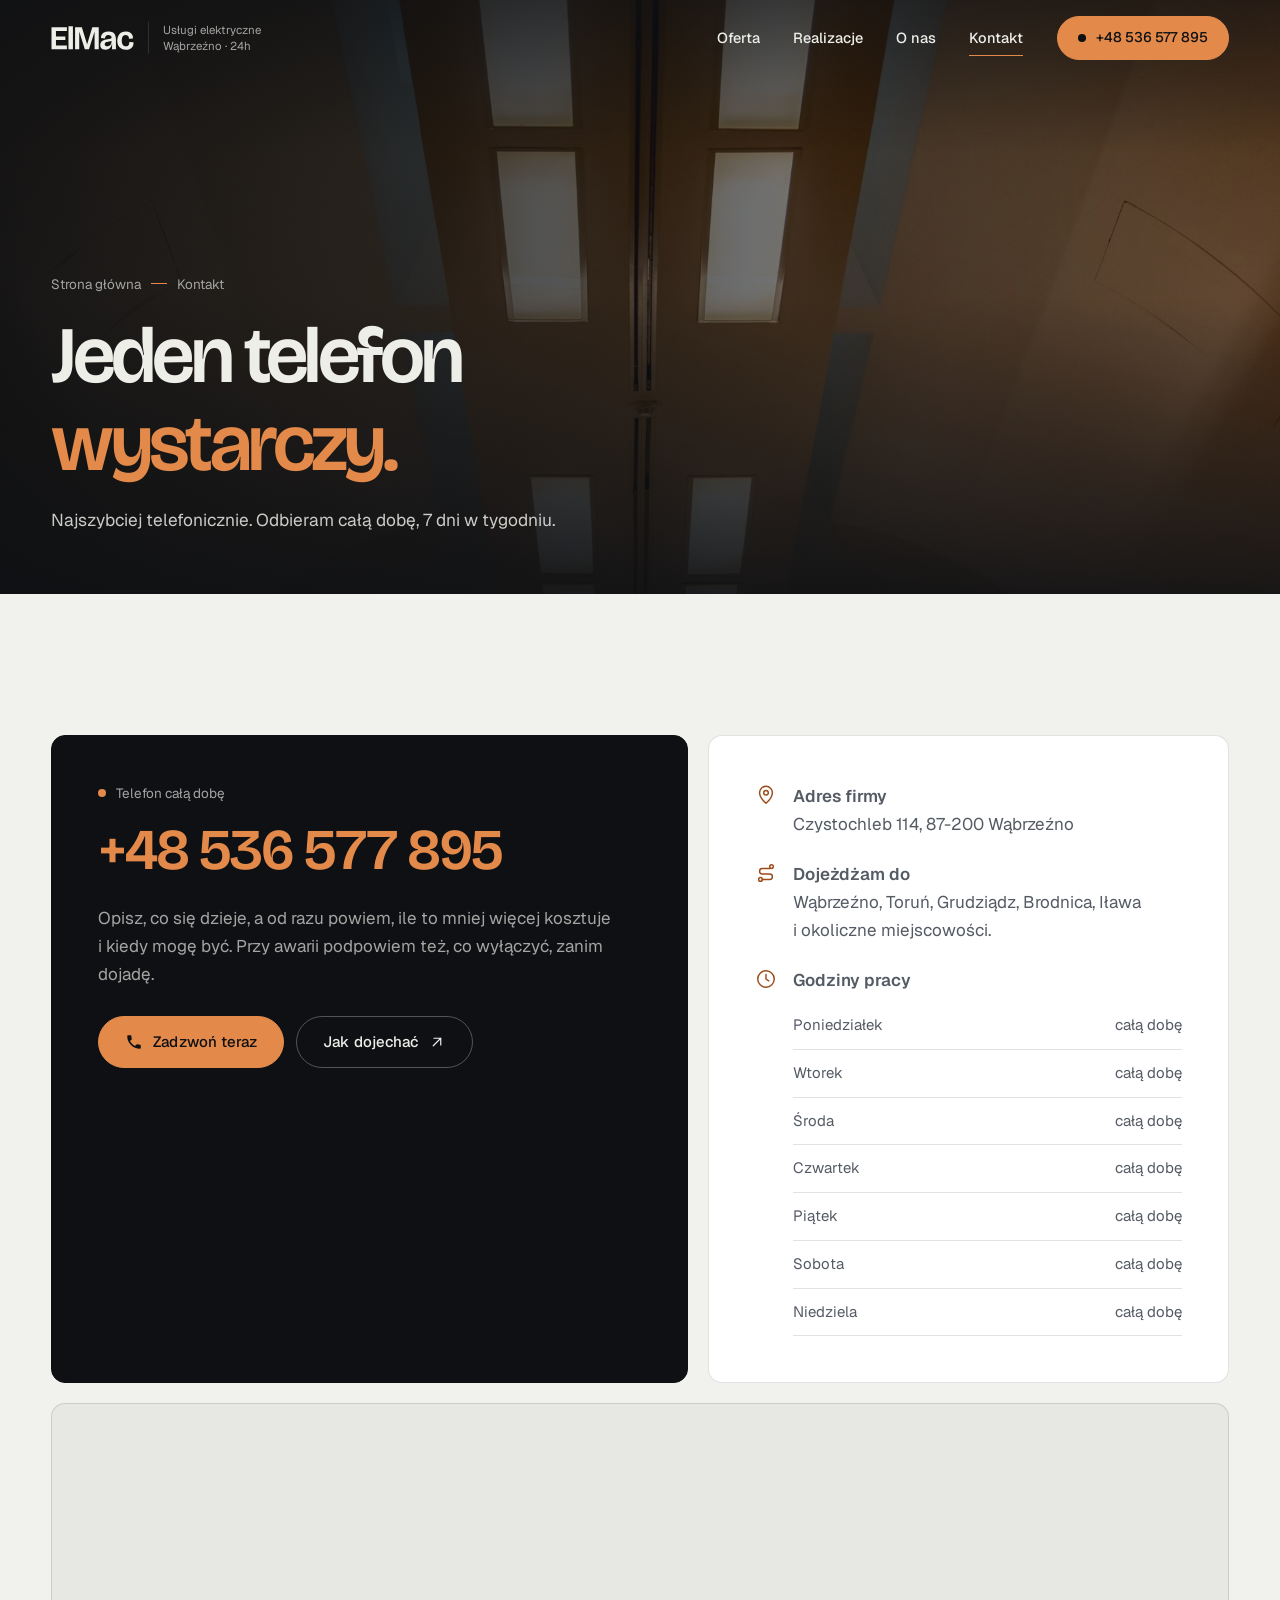
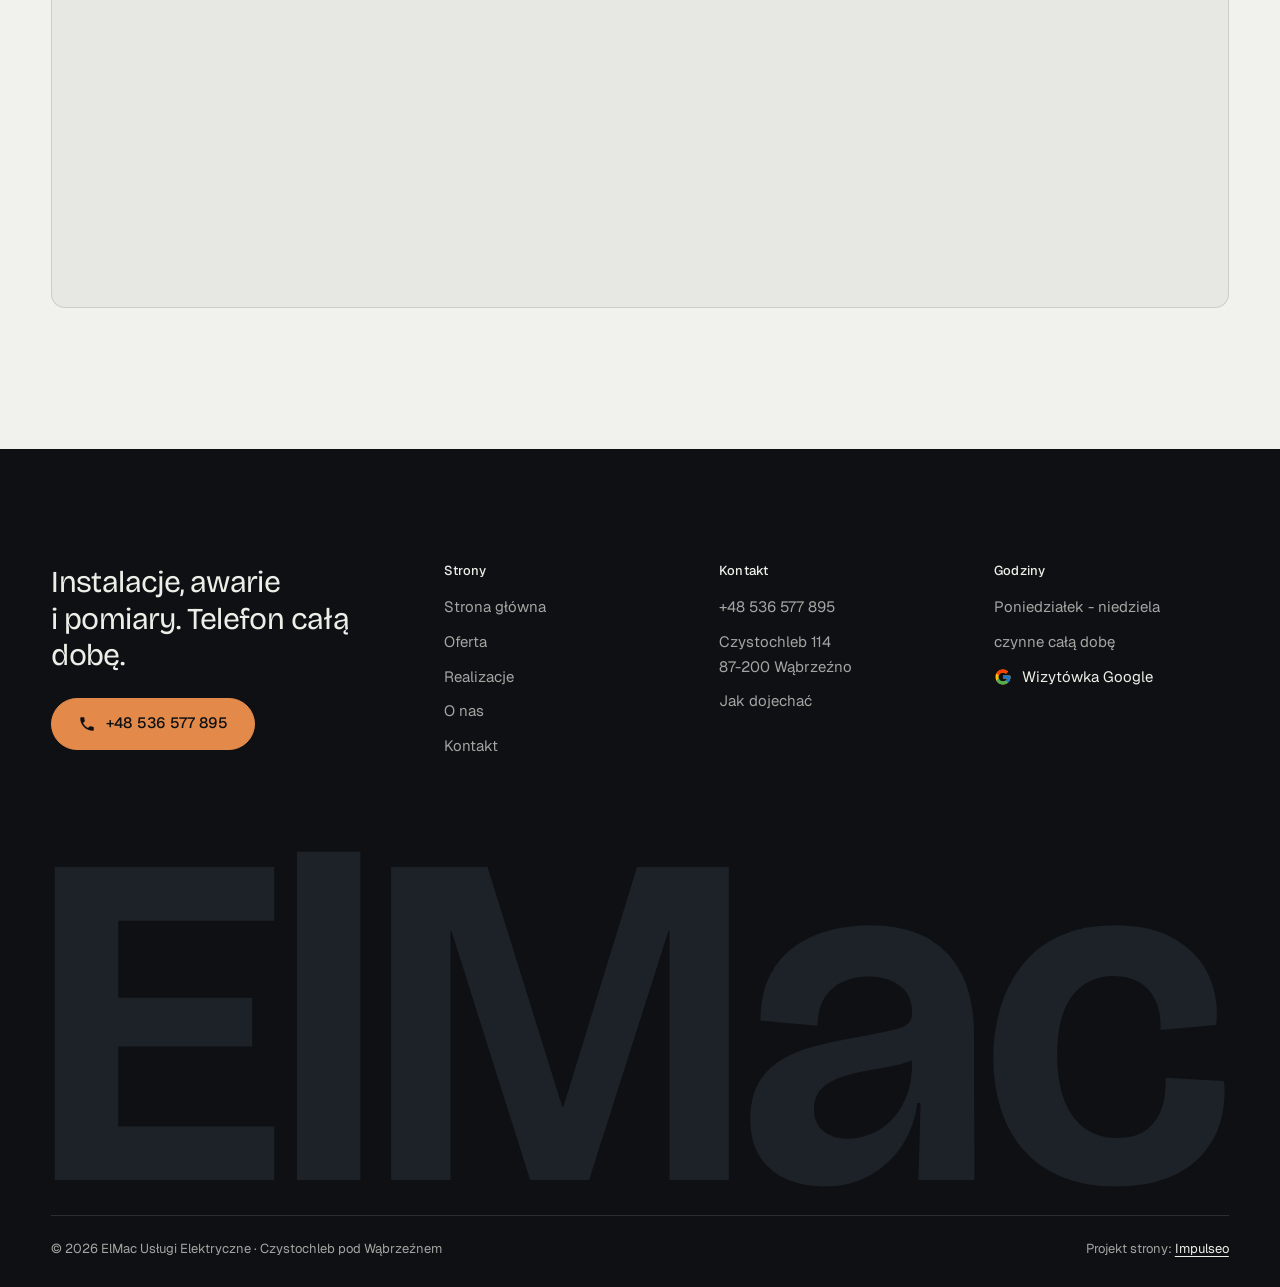
==== commit 94e0e45c: "[claude-edit][cmt:66fa3be0-6fe6-4014-a612-e2a9bdc1450b] nowy projekt strony: grafit + miedź, ekran w" ====
--- a/kontakt.html
+++ b/kontakt.html
@@ -3,110 +3,132 @@
 <head>
 <meta charset="UTF-8">
 <meta name="viewport" content="width=device-width, initial-scale=1.0">
-<title>Kontakt - ElMac Usługi Elektryczne</title>
-<meta name="description" content="Kontakt ElMac Usługi Elektryczne - Czystochleb 114, 87-200 Wąbrzeźno">
-<link rel="canonical" href="https://kris20032.github.io/elektryk-elmac-sprawdzone-uslugi-elektryczne-24h/kontakt.html">
+<title>Kontakt - ElMac elektryk Wąbrzeźno, telefon całą dobę</title>
+<meta name="description" content="Telefon całą dobę: +48 536 577 895. ElMac, Czystochleb 114, 87-200 Wąbrzeźno. Dojazd do Torunia, Grudziądza, Brodnicy i Iławy.">
+<link rel="canonical" href="https://impulseo-pl.github.io/elektryk-elmac-sprawdzone-uslugi-elektryczne-24h/kontakt.html">
 <meta name="robots" content="noindex, nofollow">
+<meta name="theme-color" content="#0E1013">
 <meta property="og:type" content="website">
 <meta property="og:locale" content="pl_PL">
 <meta property="og:site_name" content="ElMac Usługi Elektryczne">
-<meta property="og:title" content="Kontakt - ElMac Usługi Elektryczne">
-<meta property="og:description" content="Kontakt ElMac Usługi Elektryczne - Czystochleb 114, 87-200 Wąbrzeźno">
-<meta property="og:url" content="https://kris20032.github.io/elektryk-elmac-sprawdzone-uslugi-elektryczne-24h/kontakt.html">
-<meta property="og:image" content="https://kris20032.github.io/elektryk-elmac-sprawdzone-uslugi-elektryczne-24h/img/og.jpg">
+<meta property="og:title" content="Kontakt - ElMac elektryk Wąbrzeźno, telefon całą dobę">
+<meta property="og:description" content="Telefon całą dobę: +48 536 577 895. ElMac, Czystochleb 114, 87-200 Wąbrzeźno. Dojazd do Torunia, Grudziądza, Brodnicy i Iławy.">
+<meta property="og:url" content="https://impulseo-pl.github.io/elektryk-elmac-sprawdzone-uslugi-elektryczne-24h/kontakt.html">
+<meta property="og:image" content="https://impulseo-pl.github.io/elektryk-elmac-sprawdzone-uslugi-elektryczne-24h/img/og.jpg">
 <meta property="og:image:width" content="1200">
 <meta property="og:image:height" content="630">
 <meta name="twitter:card" content="summary_large_image">
+<script>(function(){var d=document.documentElement;d.classList.add('js');try{if(!window.matchMedia('(prefers-reduced-motion: reduce)').matches)d.classList.add('anim');}catch(e){}setTimeout(function(){if(!d.classList.contains('anim-ok'))d.classList.remove('anim');},3500);})();</script>
+
+<link rel="preload" as="image" href="img/head-kontakt.jpg" fetchpriority="high">
 <link rel="preconnect" href="https://fonts.googleapis.com">
 <link rel="preconnect" href="https://fonts.gstatic.com" crossorigin>
-<link href="https://fonts.googleapis.com/css2?family=Sora:wght@600;700;800&family=Manrope:wght@400;500;600&display=swap" rel="stylesheet">
-<link rel="stylesheet" href="assets/styles.css?v=7010539a">
+<link href="https://fonts.googleapis.com/css2?family=Bricolage+Grotesque:opsz,wght@12..96,400..700&family=Geist:wght@400..600&display=swap" rel="stylesheet">
+<link rel="stylesheet" href="assets/styles.css?v=20261001b">
+<script src="assets/lenis.min.js?v=1.1.20" defer></script>
+<script src="assets/main.js?v=20261001b" defer></script>
 </head>
 <body>
-
-<header class="nav">
-  <div class="wrap nav-inner">
-    <a class="brand" href="index.html"><span class="name">ElMac Usługi Elektryczne</span><span class="sub">Wąbrzeźno</span></a>
-    <nav class="nav-links">
-      <a href="oferta.html">Oferta</a>
-      <a href="realizacje.html">Realizacje</a>
-      <a href="o-nas.html">O nas</a>
-      <a href="kontakt.html" class="active" aria-current="page">Kontakt</a>
-      <a href="tel:+48536577895" class="btn btn-accent">Zadzwoń +48 536 577 895</a>
-    </nav>
-    <button class="nav-toggle" aria-label="Menu"><span></span><span></span><span></span></button>
-  </div>
+<a class="skip" href="#tresc">Przejdź do treści</a>
+<header class="site-head">
+<div class="head-in">
+  <a class="brand" href="index.html" aria-label="ElMac - strona główna">
+    <span class="znak"><svg class="wm" viewBox="37 -700 2482 722" role="img" aria-label="ElMac"><path pathLength="1" style="--i:0" d="M44.7999267578125 0.0V-660.0H178.80035400390625V0.0ZM137.26702880859375 0.0V-113.1336669921875H507.46673583984375V0.0ZM137.26702880859375 -281.599853515625V-384.466796875H461.2000732421875V-281.599853515625ZM137.26702880859375 -546.8663330078125V-660.0H507.46673583984375V-546.8663330078125Z"/><path pathLength="1" style="--i:1" d="M555.2666015625 0.0V-692.0001220703125H689.0003662109375V0.0Z"/><path pathLength="1" style="--i:2" d="M753.7999267578125 0.0V-660.0H957.0671997070312L1114.7335205078125 -154.2005615234375H1116.7335205078125L1272.1998291015625 -660.0H1465.6670532226562V0.0H1340.4666748046875V-524.9995727539062H1338.4666748046875L1171.0669555664062 0.0H1046.933349609375L881.0003051757812 -525.2662353515625H879.0003051757812V0.0Z"/><path pathLength="1" style="--i:3" d="M1665.7999877929688 13.73333740234375Q1625.5333251953125 13.73333740234375 1590.1999816894531 -0.5333251953125Q1554.8666381835938 -14.79998779296875 1532.7999572753906 -46.166656494140625Q1510.7332763671875 -77.5333251953125 1510.7332763671875 -129.20001220703125Q1510.7332763671875 -176.60003662109375 1528.9332885742188 -206.43338012695312Q1547.13330078125 -236.2667236328125 1578.4666442871094 -254.63339233398438Q1609.7999877929688 -273.00006103515625 1648.3333129882812 -282.7667236328125Q1686.8666381835938 -292.53338623046875 1726.7999267578125 -299.53338623046875Q1780.6665649414062 -309.2667236328125 1807.1998901367188 -315.1333923339844Q1833.7332153320312 -321.00006103515625 1842.8332214355469 -329.4000549316406Q1851.9332275390625 -337.800048828125 1851.9332275390625 -352.86669921875Q1851.9332275390625 -389.8665771484375 1826.0332946777344 -409.39984130859375Q1800.1333618164062 -428.93310546875 1759.8001098632812 -428.93310546875Q1734.8668212890625 -428.93310546875 1710.2001953125 -419.59979248046875Q1685.5335693359375 -410.2664794921875 1669.2669372558594 -387.7665100097656Q1653.0003051757812 -365.26654052734375 1652.4003295898438 -325.39990234375L1532.13330078125 -336.19989013671875Q1532.5332641601562 -394.6666259765625 1553.1332702636719 -433.6333312988281Q1573.7332763671875 -472.60003662109375 1607.9666442871094 -495.1667175292969Q1642.2000122070312 -517.7333984375 1682.7667236328125 -527.4667358398438Q1723.3334350585938 -537.2000732421875 1763.6668090820312 -537.2000732421875Q1834.6669311523438 -537.2000732421875 1883.4002990722656 -510.63336181640625Q1932.1336669921875 -484.066650390625 1957.3003234863281 -432.6999206542969Q1982.4669799804688 -381.33319091796875 1982.4669799804688 -306.06646728515625V-210.46649169921875Q1982.733642578125 -175.599853515625 1982.8669738769531 -140.23321533203125Q1983.0003051757812 -104.8665771484375 1983.1336364746094 -69.86660766601562Q1983.2669677734375 -34.86663818359375 1983.2669677734375 0.0H1865.13330078125Q1866.4666137695312 -39.7332763671875 1867.5332641601562 -79.26657104492188Q1868.5999145507812 -118.79986572265625 1869.6665649414062 -162.46649169921875H1862.8665771484375Q1857.5332641601562 -113.73321533203125 1831.3666076660156 -73.69992065429688Q1805.199951171875 -33.6666259765625 1763.0332946777344 -9.966644287109375Q1720.8666381835938 13.73333740234375 1665.7999877929688 13.73333740234375ZM1716.000244140625 -87.20025634765625Q1738.6001586914062 -87.20025634765625 1762.2334289550781 -96.23355102539062Q1785.86669921875 -105.266845703125 1806.0333251953125 -124.26678466796875Q1826.199951171875 -143.2667236328125 1838.7999267578125 -173.36666870117188Q1851.39990234375 -203.46661376953125 1851.9332275390625 -244.8665771484375L1852.1998901367188 -268.333251953125L1878.9332275390625 -273.466552734375Q1869.5999145507812 -259.39990234375 1848.5666198730469 -251.26657104492188Q1827.5333251953125 -243.13323974609375 1800.9333801269531 -238.49990844726562Q1774.3334350585938 -233.8665771484375 1747.2334899902344 -228.96658325195312Q1720.133544921875 -224.06658935546875 1696.93359375 -215.2332763671875Q1673.733642578125 -206.39996337890625 1659.3670043945312 -191.23333740234375Q1645.0003662109375 -176.06671142578125 1645.0003662109375 -149.533447265625Q1645.0003662109375 -120.06683349609375 1664.7003479003906 -103.633544921875Q1684.4003295898438 -87.20025634765625 1716.000244140625 -87.20025634765625Z"/><path pathLength="1" style="--i:4" d="M2281.7333984375 13.73333740234375Q2215.0 13.73333740234375 2165.999969482422 -6.9666748046875Q2116.9999389648438 -27.66668701171875 2085.2666015625 -64.86669921875Q2053.5332641601562 -102.06671142578125 2038.2666015625 -151.20004272460938Q2022.9999389648438 -200.3333740234375 2022.9999389648438 -257.20001220703125Q2022.9999389648438 -314.26666259765625 2038.2666015625 -364.5Q2053.5332641601562 -414.73333740234375 2084.633270263672 -454.0333557128906Q2115.7332763671875 -493.3333740234375 2164.0999755859375 -515.2667236328125Q2212.4666748046875 -537.2000732421875 2278.666748046875 -537.2000732421875Q2357.6001586914062 -537.2000732421875 2407.1001892089844 -507.300048828125Q2456.6002197265625 -477.4000244140625 2477.9002075195312 -429.79998779296875Q2499.2001953125 -382.199951171875 2492.8668212890625 -326.8665771484375L2375.5331420898438 -316.13323974609375Q2376.733154296875 -354.26654052734375 2364.5665283203125 -379.4998474121094Q2352.39990234375 -404.733154296875 2329.9332885742188 -417.4331359863281Q2307.4666748046875 -430.13311767578125 2277.0000610351562 -430.13311767578125Q2251.666748046875 -430.13311767578125 2229.966796875 -420.866455078125Q2208.266845703125 -411.59979248046875 2192.0335693359375 -391.49981689453125Q2175.80029296875 -371.39984130859375 2166.7669982910156 -340.0665588378906Q2157.7337036132812 -308.7332763671875 2157.7337036132812 -263.60003662109375Q2157.7337036132812 -205.60015869140625 2173.233642578125 -166.53353881835938Q2188.7335815429688 -127.4669189453125 2217.0335083007812 -108.06692504882812Q2245.3334350585938 -88.66693115234375 2284.0000610351562 -88.66693115234375Q2324.7333374023438 -88.66693115234375 2347.7332763671875 -107.33358764648438Q2370.7332153320312 -126.000244140625 2379.66650390625 -155.50021362304688Q2388.5997924804688 -185.00018310546875 2385.6664428710938 -216.0001220703125L2509.6001586914062 -209.0001220703125Q2513.7335205078125 -164.20013427734375 2502.266876220703 -123.90011596679688Q2490.8002319335938 -83.60009765625 2462.433563232422 -52.46673583984375Q2434.06689453125 -21.3333740234375 2389.1001892089844 -3.800018310546875Q2344.1334838867188 13.73333740234375 2281.7333984375 13.73333740234375Z"/></svg></span>
+    <span class="brand-sub">Usługi elektryczne<br>Wąbrzeźno · 24h</span>
+  </a>
+  <nav class="nav-links" aria-label="Menu główne">
+    <a class="nl" href="oferta.html">Oferta</a><a class="nl" href="realizacje.html">Realizacje</a><a class="nl" href="o-nas.html">O&nbsp;nas</a><a class="nl" href="kontakt.html" aria-current="page">Kontakt</a>
+    <a class="btn btn-copper nav-cta" href="tel:+48536577895"><span class="live" aria-hidden="true"></span>+48 536 577 895</a>
+  </nav>
+  <button class="burger" type="button" aria-label="Otwórz menu" aria-expanded="false" aria-controls="mnav"><span></span><span></span></button>
+</div>
 </header>
 
-<main>
+<div class="mnav" id="mnav">
+  <div class="mnav-in">
+    <a class="ml" href="index.html">Strona główna</a><a class="ml" href="oferta.html">Oferta</a><a class="ml" href="realizacje.html">Realizacje</a><a class="ml" href="o-nas.html">O&nbsp;nas</a><a class="ml" href="kontakt.html" aria-current="page">Kontakt</a>
+    <div class="mnav-foot">
+      <span>Telefon czynny całą dobę, 7 dni w&nbsp;tygodniu</span>
+      <a class="btn btn-copper" href="tel:+48536577895"><svg class="ico" width="16" height="16" viewBox="0 0 24 24" fill="none" aria-hidden="true"><path d="M6.6 10.8a15.5 15.5 0 0 0 6.6 6.6l2.2-2.2a1 1 0 0 1 1-.24 11.4 11.4 0 0 0 3.6.58 1 1 0 0 1 1 1V20a1 1 0 0 1-1 1A17 17 0 0 1 3 4a1 1 0 0 1 1-1h3.5a1 1 0 0 1 1 1c0 1.25.2 2.46.58 3.6a1 1 0 0 1-.25 1l-2.23 2.2Z" fill="currentColor"/></svg>+48 536 577 895</a>
+    </div>
+  </div>
+</div>
+<main id="tresc">
+
 <section class="pagehead">
-  <img src="img/g12.jpg" alt="ElMac Usługi Elektryczne - Zapytaj o wycenę" width="1880" height="1254" decoding="async">
-  <div class="wrap">
-    <span class="eyebrow">Kontakt</span>
-    <h1>Zapytaj o wycenę</h1>
-    <p>Odpowiem na pytania i przygotuję wycenę.</p>
+  <div class="pagehead-media"><img src="img/head-kontakt.jpg" alt="Sufit z jasnymi oprawami oświetleniowymi" width="1880" height="1253" decoding="async" fetchpriority="high"></div>
+  <div class="ph-in">
+    <p class="crumb up" style="--d:0"><a href="index.html">Strona główna</a><span class="sl" aria-hidden="true"></span>Kontakt</p>
+    <h1><span class="ln"><span class="ln-i" style="--k:0">Jeden telefon</span></span><span class="ln"><span class="ln-i" style="--k:1"><em>wystarczy.</em></span></span></h1>
+    <p class="ph-lead up" style="--d:300">Najszybciej telefonicznie. Odbieram całą dobę, 7 dni w&nbsp;tygodniu.</p>
   </div>
 </section>
-<section>
-  <div class="wrap contact-grid">
-    <div class="reveal">
-      <span class="eyebrow">Dane kontaktowe</span>
-      <h2 style="margin:var(--space-4) 0 var(--space-6)">ElMac Usługi Elektryczne</h2>
-      <div class="info-list">
-        <div class="info-row"><div class="ic"><svg class="ico-tel" width="16" height="16" viewBox="0 0 24 24" fill="none" aria-hidden="true"><path d="M6.6 10.8a15.5 15.5 0 0 0 6.6 6.6l2.2-2.2a1 1 0 0 1 1-.24 11.4 11.4 0 0 0 3.6.58 1 1 0 0 1 1 1V20a1 1 0 0 1-1 1A17 17 0 0 1 3 4a1 1 0 0 1 1-1h3.5a1 1 0 0 1 1 1c0 1.25.2 2.46.58 3.6a1 1 0 0 1-.25 1l-2.23 2.2Z" fill="currentColor"/></svg></div><div><div class="lbl">Telefon</div><a class="val" href="tel:+48536577895">+48 536 577 895</a></div></div>
-        <div class="info-row"><div class="ic"><svg class="ico-pin" width="16" height="16" viewBox="0 0 24 24" fill="none" aria-hidden="true"><path d="M12 21s7-6.1 7-11.5A7 7 0 0 0 5 9.5C5 14.9 12 21 12 21Z" stroke="currentColor" stroke-width="1.6" fill="none"/><circle cx="12" cy="9.5" r="2.4" fill="currentColor"/></svg></div><div><div class="lbl">Adres</div><div class="val">Czystochleb 114, 87-200 Wąbrzeźno</div></div></div>
-        <div class="info-row"><div class="ic"><svg class="ico-clock" width="16" height="16" viewBox="0 0 24 24" fill="none" aria-hidden="true"><circle cx="12" cy="12" r="8.2" stroke="currentColor" stroke-width="1.6"/><path d="M12 7.5V12l3.2 1.9" stroke="currentColor" stroke-width="1.6" stroke-linecap="round"/></svg></div><div><div class="lbl">Godziny</div><div class="val" style="font-weight:500">Czynne całą dobę, 7 dni w tygodniu</div></div></div>
+
+<section class="sec">
+  <div class="wrap">
+    <div class="k-grid">
+      <div class="k-card dark rv">
+        <span class="lbl"><span class="live" aria-hidden="true"></span>Telefon całą dobę</span>
+        <a class="k-phone" href="tel:+48536577895">+48 536 577 895</a>
+        <p>Opisz, co się dzieje, a&nbsp;od razu powiem, ile to mniej więcej kosztuje i&nbsp;kiedy mogę być. Przy awarii podpowiem też, co wyłączyć, zanim dojadę.</p>
+        <div class="cta-row" style="margin-top:28px">
+          <a class="btn btn-copper" href="tel:+48536577895"><svg class="ico" width="16" height="16" viewBox="0 0 24 24" fill="none" aria-hidden="true"><path d="M6.6 10.8a15.5 15.5 0 0 0 6.6 6.6l2.2-2.2a1 1 0 0 1 1-.24 11.4 11.4 0 0 0 3.6.58 1 1 0 0 1 1 1V20a1 1 0 0 1-1 1A17 17 0 0 1 3 4a1 1 0 0 1 1-1h3.5a1 1 0 0 1 1 1c0 1.25.2 2.46.58 3.6a1 1 0 0 1-.25 1l-2.23 2.2Z" fill="currentColor"/></svg>Zadzwoń teraz</a>
+          <a class="btn btn-ghost" href="https://maps.google.com/?cid=17849796114524135607" target="_blank" rel="noopener">Jak dojechać<svg class="ico" width="18" height="18" viewBox="0 0 24 24" fill="none" stroke="currentColor" stroke-width="1.6" stroke-linecap="round" stroke-linejoin="round" aria-hidden="true"><path d="M7 17 17 7M8 7h9v9"/></svg></a>
+        </div>
+      </div>
+      <div class="k-card rv" style="--d:120">
+        <ul class="k-list">
+          <li><svg class="ico" width="24" height="24" viewBox="0 0 24 24" fill="none" stroke="currentColor" stroke-width="1.6" stroke-linecap="round" stroke-linejoin="round" aria-hidden="true"><path d="M12 21s-7-6.2-7-11.5A7 7 0 0 1 19 9.5C19 14.8 12 21 12 21z"/><circle cx="12" cy="9.5" r="2.5"/></svg><span><b>Adres firmy</b>Czystochleb 114, 87-200 Wąbrzeźno</span></li>
+          <li><svg class="ico" width="24" height="24" viewBox="0 0 24 24" fill="none" stroke="currentColor" stroke-width="1.6" stroke-linecap="round" stroke-linejoin="round" aria-hidden="true"><circle cx="6" cy="19" r="2"/><circle cx="18" cy="5" r="2"/><path d="M8 19h8a3 3 0 0 0 0-6H8a3 3 0 0 1 0-6h8"/></svg><span><b>Dojeżdżam do</b>Wąbrzeźno, Toruń, Grudziądz, Brodnica, Iława i&nbsp;okoliczne miejscowości.</span></li>
+          <li><svg class="ico" width="24" height="24" viewBox="0 0 24 24" fill="none" stroke="currentColor" stroke-width="1.6" stroke-linecap="round" stroke-linejoin="round" aria-hidden="true"><circle cx="12" cy="12" r="9"/><path d="M12 7v5l3 2"/></svg><span><b>Godziny pracy</b>
+            <ul class="hours"><li><span>Poniedziałek</span><span>całą dobę</span></li><li><span>Wtorek</span><span>całą dobę</span></li><li><span>Środa</span><span>całą dobę</span></li><li><span>Czwartek</span><span>całą dobę</span></li><li><span>Piątek</span><span>całą dobę</span></li><li><span>Sobota</span><span>całą dobę</span></li><li><span>Niedziela</span><span>całą dobę</span></li></ul></span></li>
+        </ul>
       </div>
     </div>
-    <div class="reveal">
-      <div class="form">
-        <h3 style="margin-bottom:var(--space-4)">Najszybciej telefonicznie</h3>
-        <p class="muted" style="margin-bottom:var(--space-5)">Zadzwoń i opisz, co się dzieje - powiem, co i jak. Bez zobowiązań.</p>
-        <a href="tel:+48536577895" class="btn btn-accent" style="justify-content:center">Zadzwoń: +48 536 577 895 <span class="arr">→</span></a>
-      </div>
+    <div class="map map-lg rv">
+      <iframe title="Mapa dojazdu - ElMac, Czystochleb pod Wąbrzeźnem" src="https://maps.google.com/maps?q=53.2683416,18.9390611&z=9&output=embed" loading="lazy" referrerpolicy="no-referrer-when-downgrade"></iframe>
     </div>
   </div>
 </section>
-<section style="padding-top:0">
-  <div class="wrap reveal">
-    <iframe class="map" title="ElMac Usługi Elektryczne - Wąbrzeźno" src="https://maps.google.com/maps?q=53.2683416%2C18.9390611&z=15&output=embed" loading="lazy" referrerpolicy="no-referrer-when-downgrade"></iframe>
-  </div>
-</section>
 </main>
-
-<footer>
+<footer class="site-foot">
   <div class="wrap">
-    <div class="foot-grid">
-      <div class="foot-brand">
-        <div class="name">ElMac Usługi Elektryczne</div>
-        <p>Od wymiany gniazdka po instalację całego domu. Ty mówisz, co się dzieje - ja mówię, ile i kiedy.</p>
+    <div class="foot-top">
+      <div>
+        <p class="foot-claim">Instalacje, awarie i&nbsp;pomiary. Telefon całą dobę.</p>
+        <a class="btn btn-copper" href="tel:+48536577895"><svg class="ico" width="16" height="16" viewBox="0 0 24 24" fill="none" aria-hidden="true"><path d="M6.6 10.8a15.5 15.5 0 0 0 6.6 6.6l2.2-2.2a1 1 0 0 1 1-.24 11.4 11.4 0 0 0 3.6.58 1 1 0 0 1 1 1V20a1 1 0 0 1-1 1A17 17 0 0 1 3 4a1 1 0 0 1 1-1h3.5a1 1 0 0 1 1 1c0 1.25.2 2.46.58 3.6a1 1 0 0 1-.25 1l-2.23 2.2Z" fill="currentColor"/></svg>+48 536 577 895</a>
       </div>
-      <div class="foot-col">
-        <h4>Nawigacja</h4>
-        <a href="oferta.html">Oferta</a>
-        <a href="realizacje.html">Realizacje</a>
-        <a href="o-nas.html">O nas</a>
-        <a href="kontakt.html">Kontakt</a>
+      <div>
+        <h4>Strony</h4>
+        <ul><li><a href="index.html">Strona główna</a></li><li><a href="oferta.html">Oferta</a></li><li><a href="realizacje.html">Realizacje</a></li><li><a href="o-nas.html">O&nbsp;nas</a></li><li><a href="kontakt.html">Kontakt</a></li></ul>
       </div>
-      <div class="foot-col">
+      <div>
         <h4>Kontakt</h4>
-        <a href="tel:+48536577895">+48 536 577 895</a>
-        <p>Czystochleb 114, 87-200 Wąbrzeźno</p>
-        <a href="https://maps.google.com/?cid=17849796114524135607&g_mp=Cidnb29nbGUubWFwcy5wbGFjZXMudjEuUGxhY2VzLlNlYXJjaFRleHQQAhgEIAA" target="_blank" rel="noopener">Jak dojechać →</a>
-      <div class="foot-soc">
-        <a class="soc" href="https://maps.google.com/?cid=17849796114524135607&g_mp=Cidnb29nbGUubWFwcy5wbGFjZXMudjEuUGxhY2VzLlNlYXJjaFRleHQQAhgEIAA" target="_blank" rel="noopener" aria-label="Google - ElMac Usługi Elektryczne"><svg viewBox="0 0 24 24" aria-hidden="true" focusable="false"><path d="M12.48 10.92v3.28h7.84c-.24 1.84-.853 3.187-1.787 4.133-1.147 1.147-2.933 2.4-6.053 2.4-4.827 0-8.6-3.893-8.6-8.72s3.773-8.72 8.6-8.72c2.6 0 4.507 1.027 5.907 2.347l2.307-2.307C18.747 1.44 16.133 0 12.48 0 5.867 0 .307 5.387.307 12s5.56 12 12.173 12c3.573 0 6.267-1.173 8.373-3.36 2.16-2.16 2.84-5.213 2.84-7.667 0-.76-.053-1.467-.173-2.053H12.48z" fill="currentColor"/></svg></a>
+        <ul>
+          <li><a href="tel:+48536577895">+48 536 577 895</a></li>
+          <li>Czystochleb 114<br>87-200 Wąbrzeźno</li>
+          <li><a href="https://maps.google.com/?cid=17849796114524135607" target="_blank" rel="noopener">Jak dojechać</a></li>
+        </ul>
       </div>
+      <div>
+        <h4>Godziny</h4>
+        <ul>
+          <li>Poniedziałek - niedziela</li>
+          <li>czynne całą dobę</li>
+          <li><a class="soc" href="https://maps.google.com/?cid=17849796114524135607" target="_blank" rel="noopener" aria-label="Wizytówka ElMac w Google"><svg class="g-logo" viewBox="0 0 48 48" aria-hidden="true"><path fill="#FFC107" d="M43.6 20.5H42V20H24v8h11.3C33.7 32.7 29.2 36 24 36c-6.6 0-12-5.4-12-12s5.4-12 12-12c3.1 0 5.8 1.2 7.9 3.1l5.7-5.7C34 6.1 29.3 4 24 4 12.9 4 4 12.9 4 24s8.9 20 20 20 20-8.9 20-20c0-1.3-.1-2.4-.4-3.5z"/><path fill="#FF3D00" d="m6.3 14.7 6.6 4.8C14.7 15.1 19 12 24 12c3.1 0 5.8 1.2 7.9 3.1l5.7-5.7C34 6.1 29.3 4 24 4 16.3 4 9.7 8.3 6.3 14.7z"/><path fill="#4CAF50" d="M24 44c5.2 0 9.9-2 13.4-5.2l-6.2-5.2A11.9 11.9 0 0 1 24 36c-5.2 0-9.6-3.3-11.3-7.9l-6.5 5C9.5 39.6 16.2 44 24 44z"/><path fill="#1976D2" d="M43.6 20.5H42V20H24v8h11.3a12 12 0 0 1-4.1 5.6l6.2 5.2C37 39.2 44 34 44 24c0-1.3-.1-2.4-.4-3.5z"/></svg>Wizytówka Google</a></li>
+        </ul>
       </div>
     </div>
-    <div class="foot-bot">
-      <span>© 2026 ElMac Usługi Elektryczne</span>
+    <div class="foot-mark" aria-hidden="true"><svg class="wm-foot" viewBox="37 -700 2482 722" aria-hidden="true" focusable="false"><path style="--i:0" d="M44.7999267578125 0.0V-660.0H178.80035400390625V0.0ZM137.26702880859375 0.0V-113.1336669921875H507.46673583984375V0.0ZM137.26702880859375 -281.599853515625V-384.466796875H461.2000732421875V-281.599853515625ZM137.26702880859375 -546.8663330078125V-660.0H507.46673583984375V-546.8663330078125Z"/><path style="--i:1" d="M555.2666015625 0.0V-692.0001220703125H689.0003662109375V0.0Z"/><path style="--i:2" d="M753.7999267578125 0.0V-660.0H957.0671997070312L1114.7335205078125 -154.2005615234375H1116.7335205078125L1272.1998291015625 -660.0H1465.6670532226562V0.0H1340.4666748046875V-524.9995727539062H1338.4666748046875L1171.0669555664062 0.0H1046.933349609375L881.0003051757812 -525.2662353515625H879.0003051757812V0.0Z"/><path style="--i:3" d="M1665.7999877929688 13.73333740234375Q1625.5333251953125 13.73333740234375 1590.1999816894531 -0.5333251953125Q1554.8666381835938 -14.79998779296875 1532.7999572753906 -46.166656494140625Q1510.7332763671875 -77.5333251953125 1510.7332763671875 -129.20001220703125Q1510.7332763671875 -176.60003662109375 1528.9332885742188 -206.43338012695312Q1547.13330078125 -236.2667236328125 1578.4666442871094 -254.63339233398438Q1609.7999877929688 -273.00006103515625 1648.3333129882812 -282.7667236328125Q1686.8666381835938 -292.53338623046875 1726.7999267578125 -299.53338623046875Q1780.6665649414062 -309.2667236328125 1807.1998901367188 -315.1333923339844Q1833.7332153320312 -321.00006103515625 1842.8332214355469 -329.4000549316406Q1851.9332275390625 -337.800048828125 1851.9332275390625 -352.86669921875Q1851.9332275390625 -389.8665771484375 1826.0332946777344 -409.39984130859375Q1800.1333618164062 -428.93310546875 1759.8001098632812 -428.93310546875Q1734.8668212890625 -428.93310546875 1710.2001953125 -419.59979248046875Q1685.5335693359375 -410.2664794921875 1669.2669372558594 -387.7665100097656Q1653.0003051757812 -365.26654052734375 1652.4003295898438 -325.39990234375L1532.13330078125 -336.19989013671875Q1532.5332641601562 -394.6666259765625 1553.1332702636719 -433.6333312988281Q1573.7332763671875 -472.60003662109375 1607.9666442871094 -495.1667175292969Q1642.2000122070312 -517.7333984375 1682.7667236328125 -527.4667358398438Q1723.3334350585938 -537.2000732421875 1763.6668090820312 -537.2000732421875Q1834.6669311523438 -537.2000732421875 1883.4002990722656 -510.63336181640625Q1932.1336669921875 -484.066650390625 1957.3003234863281 -432.6999206542969Q1982.4669799804688 -381.33319091796875 1982.4669799804688 -306.06646728515625V-210.46649169921875Q1982.733642578125 -175.599853515625 1982.8669738769531 -140.23321533203125Q1983.0003051757812 -104.8665771484375 1983.1336364746094 -69.86660766601562Q1983.2669677734375 -34.86663818359375 1983.2669677734375 0.0H1865.13330078125Q1866.4666137695312 -39.7332763671875 1867.5332641601562 -79.26657104492188Q1868.5999145507812 -118.79986572265625 1869.6665649414062 -162.46649169921875H1862.8665771484375Q1857.5332641601562 -113.73321533203125 1831.3666076660156 -73.69992065429688Q1805.199951171875 -33.6666259765625 1763.0332946777344 -9.966644287109375Q1720.8666381835938 13.73333740234375 1665.7999877929688 13.73333740234375ZM1716.000244140625 -87.20025634765625Q1738.6001586914062 -87.20025634765625 1762.2334289550781 -96.23355102539062Q1785.86669921875 -105.266845703125 1806.0333251953125 -124.26678466796875Q1826.199951171875 -143.2667236328125 1838.7999267578125 -173.36666870117188Q1851.39990234375 -203.46661376953125 1851.9332275390625 -244.8665771484375L1852.1998901367188 -268.333251953125L1878.9332275390625 -273.466552734375Q1869.5999145507812 -259.39990234375 1848.5666198730469 -251.26657104492188Q1827.5333251953125 -243.13323974609375 1800.9333801269531 -238.49990844726562Q1774.3334350585938 -233.8665771484375 1747.2334899902344 -228.96658325195312Q1720.133544921875 -224.06658935546875 1696.93359375 -215.2332763671875Q1673.733642578125 -206.39996337890625 1659.3670043945312 -191.23333740234375Q1645.0003662109375 -176.06671142578125 1645.0003662109375 -149.533447265625Q1645.0003662109375 -120.06683349609375 1664.7003479003906 -103.633544921875Q1684.4003295898438 -87.20025634765625 1716.000244140625 -87.20025634765625Z"/><path style="--i:4" d="M2281.7333984375 13.73333740234375Q2215.0 13.73333740234375 2165.999969482422 -6.9666748046875Q2116.9999389648438 -27.66668701171875 2085.2666015625 -64.86669921875Q2053.5332641601562 -102.06671142578125 2038.2666015625 -151.20004272460938Q2022.9999389648438 -200.3333740234375 2022.9999389648438 -257.20001220703125Q2022.9999389648438 -314.26666259765625 2038.2666015625 -364.5Q2053.5332641601562 -414.73333740234375 2084.633270263672 -454.0333557128906Q2115.7332763671875 -493.3333740234375 2164.0999755859375 -515.2667236328125Q2212.4666748046875 -537.2000732421875 2278.666748046875 -537.2000732421875Q2357.6001586914062 -537.2000732421875 2407.1001892089844 -507.300048828125Q2456.6002197265625 -477.4000244140625 2477.9002075195312 -429.79998779296875Q2499.2001953125 -382.199951171875 2492.8668212890625 -326.8665771484375L2375.5331420898438 -316.13323974609375Q2376.733154296875 -354.26654052734375 2364.5665283203125 -379.4998474121094Q2352.39990234375 -404.733154296875 2329.9332885742188 -417.4331359863281Q2307.4666748046875 -430.13311767578125 2277.0000610351562 -430.13311767578125Q2251.666748046875 -430.13311767578125 2229.966796875 -420.866455078125Q2208.266845703125 -411.59979248046875 2192.0335693359375 -391.49981689453125Q2175.80029296875 -371.39984130859375 2166.7669982910156 -340.0665588378906Q2157.7337036132812 -308.7332763671875 2157.7337036132812 -263.60003662109375Q2157.7337036132812 -205.60015869140625 2173.233642578125 -166.53353881835938Q2188.7335815429688 -127.4669189453125 2217.0335083007812 -108.06692504882812Q2245.3334350585938 -88.66693115234375 2284.0000610351562 -88.66693115234375Q2324.7333374023438 -88.66693115234375 2347.7332763671875 -107.33358764648438Q2370.7332153320312 -126.000244140625 2379.66650390625 -155.50021362304688Q2388.5997924804688 -185.00018310546875 2385.6664428710938 -216.0001220703125L2509.6001586914062 -209.0001220703125Q2513.7335205078125 -164.20013427734375 2502.266876220703 -123.90011596679688Q2490.8002319335938 -83.60009765625 2462.433563232422 -52.46673583984375Q2434.06689453125 -21.3333740234375 2389.1001892089844 -3.800018310546875Q2344.1334838867188 13.73333740234375 2281.7333984375 13.73333740234375Z"/></svg></div>
+    <div class="foot-bottom">
+      <span>© 2026 ElMac Usługi Elektryczne · Czystochleb pod Wąbrzeźnem</span>
       <span>Projekt strony: <a class="foot-credit" href="https://impulseo.pl" target="_blank" rel="noopener">Impulseo</a></span>
     </div>
   </div>
 </footer>
-<div class="sticky-call"><a class="sc-call" href="tel:+48536577895"><svg class="ico-tel" width="16" height="16" viewBox="0 0 24 24" fill="none" aria-hidden="true"><path d="M6.6 10.8a15.5 15.5 0 0 0 6.6 6.6l2.2-2.2a1 1 0 0 1 1-.24 11.4 11.4 0 0 0 3.6.58 1 1 0 0 1 1 1V20a1 1 0 0 1-1 1A17 17 0 0 1 3 4a1 1 0 0 1 1-1h3.5a1 1 0 0 1 1 1c0 1.25.2 2.46.58 3.6a1 1 0 0 1-.25 1l-2.23 2.2Z" fill="currentColor"/></svg> Zadzwoń</a><a class="sc-quote" href="kontakt.html">Kontakt i dojazd</a></div>
-<div class="demo-wazne" data-do="2026-10-07" data-cykl="3" hidden><svg class="dw-ico" width="13" height="13" viewBox="0 0 24 24" fill="none" aria-hidden="true"><circle cx="12" cy="12" r="8.6" stroke="currentColor" stroke-width="1.8"/><path d="M12 7.2V12l3.3 2" stroke="currentColor" stroke-width="1.8" stroke-linecap="round"/></svg><span class="dw-txt"></span></div>
-
-<script src="assets/main.js"></script>
+<div class="sticky-call">
+  <a class="btn btn-copper" href="tel:+48536577895"><svg class="ico" width="16" height="16" viewBox="0 0 24 24" fill="none" aria-hidden="true"><path d="M6.6 10.8a15.5 15.5 0 0 0 6.6 6.6l2.2-2.2a1 1 0 0 1 1-.24 11.4 11.4 0 0 0 3.6.58 1 1 0 0 1 1 1V20a1 1 0 0 1-1 1A17 17 0 0 1 3 4a1 1 0 0 1 1-1h3.5a1 1 0 0 1 1 1c0 1.25.2 2.46.58 3.6a1 1 0 0 1-.25 1l-2.23 2.2Z" fill="currentColor"/></svg>Zadzwoń</a>
+  <a class="btn btn-ghost" href="kontakt.html">Kontakt i&nbsp;dojazd</a>
+</div>
 </body>
 </html>
--- a/assets/styles.css
+++ b/assets/styles.css
@@ -1,1866 +1,483 @@
-/* ============================================================
-   STOLBASZ — premium, architektoniczny B2B fit-out
-   Jasna paleta, zero brązu. System wg premium-web-craft.
-   Projekt strony: Impulseo (impulseo.pl)
-   ============================================================ */
-
+/* ElMac - usługi elektryczne. Projekt strony: Impulseo, 10.2026.
+   Paleta: grafit + miedź (kolor przewodu). Krój: Bricolage Grotesque + Geist. */
 :root{
-  /* PALETA — jasna, architektoniczna, chłodna */
-  --paper:#f5f7fa;          /* główne tło */
-  --paper-2:#e7edf3;        /* sekcje alternatywne (chłodny jasny szary) */
-  --paper-3:#e7edf3;        /* delikatne wypełnienia */
-  --ink:#142231;            /* tekst główny — chłodny grafit */
-  --ink-soft:#2c3e52;       /* nagłówki drugorzędne */
-  --muted:#697785;          /* tekst poboczny */
-  --line:rgba(20,34,49,.12);/* hairline */
-  --accent:#e8a00c;         /* stonowany petrol-slate — jedyny akcent */
-  --accent-d:#c47f06;
-  --accent-soft:rgba(232,160,12,.10);
-  --dark:#142231;           /* sekcje ciemne (stopka/CTA) */
-
-  /* HOVER ZDJĘĆ — JEDEN standard dla całego silnika (decyzja K. 04.08.2026, artefakt z wariantami).
-     AKTUALNE (K.+Szymon 09.08.2026, wybór z artefaktu 6 wariantów): zoom 1.05 przy 1.4s -
-     przy tak długim czasie mocniejszy kadr NIE skacze, tylko „oddycha". Poprzedni standard
-     (1.02 / .55s z 04.08) odbierany jako dynamiczny i szybki.
-     Spoczynek lekko przygaszony, ale TYLKO tam, gdzie jest mysz (@media hover:hover) —
-     na telefonie zdjęcia zostają w pełnej jasności. */
-  --img-zoom:1.05;                   /* K.+Szymon 09.08: wariant F z artefaktu porównawczego */
-  --img-rest:brightness(.95) saturate(.99);
-  --img-hot:brightness(1.06) saturate(1.05);
-  --img-dur:1.4s;                    /* K.+Szymon 09.08 (wariant F): powoli = elegancko */
-  --img-ease:cubic-bezier(.16,.84,.44,1);  /* miękki ogon, efekt „oddychania" */
-
-  /* ODSTĘPY — skala 4/8 */
-  --space-1:4px; --space-2:8px; --space-3:12px; --space-4:16px; --space-5:24px;
-  --space-6:32px; --space-7:48px; --space-8:64px; --space-9:96px; --space-10:128px;
-
-  /* TYPOGRAFIA — fluid clamp() (skala podbita 16.07.2026: większe, czytelniejsze litery — uwaga Adama) */
-  --text-sm:clamp(.9rem,.87rem + .12vw,1rem);
-  --text-base:clamp(1.08rem,1.04rem + .18vw,1.2rem);
-  --text-lg:clamp(1.24rem,1.15rem + .34vw,1.44rem);
-  --text-h3:clamp(1.34rem,1.22rem + .55vw,1.66rem);
-  --text-h2:clamp(2.1rem,1.66rem + 2.1vw,3.1rem);
-  --text-h1:clamp(2.9rem,2.1rem + 4vw,5.1rem);
-
-  /* PROMIENIE — architektoniczne, raczej ostre */
-  --r-sm:3px; --r-md:6px; --r-lg:10px;
-
-  /* RUCH */
-  --ease:cubic-bezier(.25,.46,.45,.94); --dur:.24s;
-
-  /* CIENIE — miękkie, warstwowe */
-  --sh-sm:0 1px 2px rgba(16,24,32,.04), 0 2px 8px rgba(16,24,32,.05);
-  --sh-md:0 2px 6px rgba(16,24,32,.05), 0 12px 28px -8px rgba(16,24,32,.12);
-  --sh-lg:0 6px 14px rgba(16,24,32,.07), 0 26px 56px -18px rgba(16,24,32,.22);
-
-  --hairline:1px solid var(--line);
-
-  --font-display:'Sora','Manrope',sans-serif;
-  --font-body:'Manrope',sans-serif;
-}
-
-*{box-sizing:border-box;margin:0;padding:0}
-html{scroll-behavior:smooth}
-body{
-  font-family:var(--font-body);
-  font-size:var(--text-base);
-  line-height:1.65;
-  color:var(--ink);
-  background:var(--paper);
-  -webkit-font-smoothing:antialiased;
-  text-rendering:optimizeLegibility;
-}
-img{max-width:100%;height:auto;display:block}  /* height:auto = width/height z atrybutów trzyma proporcje (TOP#12) */
+  --ink:#0E1013;--ink-2:#15181D;--ink-3:#1D2128;--ink-line:rgba(238,238,233,.13);
+  --paper:#F1F1EE;--paper-2:#E7E8E4;--line:rgba(18,20,24,.12);
+  --text:#121418;--muted:#555B64;
+  --on-dark:#EEEEE9;--on-dark-2:#A3A5A2;
+  --accent:#E38A4A;--accent-d:#9C4B19;--accent-soft:rgba(227,138,74,.14);
+  --paper-3:#FFFFFF;
+  --f-display:"Bricolage Grotesque","Geist",system-ui,sans-serif;
+  --f-body:"Geist",system-ui,-apple-system,"Segoe UI",sans-serif;
+  --expo:cubic-bezier(.16,1,.3,1);--ease:cubic-bezier(.16,.84,.44,1);--in:cubic-bezier(.7,0,.84,0);
+  --wrap:min(1320px, 100% - clamp(40px, 8vw, 128px));
+  --nav-h:76px;
+  --img-zoom:1.05;--img-dur:1.4s;--img-rest:brightness(1);--img-hot:brightness(1.08);
+}
+*,*::before,*::after{box-sizing:border-box}
+html{-webkit-text-size-adjust:100%;background:var(--ink)}
+html.lenis,html.lenis body{height:auto}
+.lenis.lenis-smooth [data-lenis-prevent]{overscroll-behavior:contain}
+.lenis.lenis-stopped{overflow:clip}
+.lenis.lenis-smooth iframe{pointer-events:none}
+body{margin:0;font-family:var(--f-body);font-size:17px;line-height:1.65;color:var(--text);background:var(--paper);-webkit-font-smoothing:antialiased;-moz-osx-font-smoothing:grayscale;overflow-x:clip}
+img{display:block;max-width:100%;height:auto}
 a{color:inherit;text-decoration:none}
-
-.wrap{width:min(92%,1180px);margin-inline:auto}
-section{padding-block:clamp(52px,6.5vw,96px)}
-
-h1,h2,h3{font-family:var(--font-display);font-weight:700;line-height:1.08;letter-spacing:-.02em;color:var(--ink)}
-h1{font-size:var(--text-h1);letter-spacing:-.035em}
-h2{font-size:var(--text-h2);letter-spacing:-.025em}
-h3{font-size:var(--text-h3)}
-/* MIARA — długość wiersza. WCAG 2.2 SC 1.4.8: max 80 znaków; Butterick: 45–90.
-   68ch daje realnie 72–78 znaków polskiego tekstu, czyli z zapasem pod granicą.
-   Wcześniej limit miał TYLKO <p> — <li>, <blockquote> i <dd> nie miały żadnego,
-   i to jedyny powód, dla którego 23 bloki na dwóch oddanych stronach jadą po
-   83–106 znaków w wierszu (pomiar 07.08.2026, bramka `miara`).
-   ⚠️ Listy i definicje ograniczamy TYLKO bez klasy: `ul`/`ol` z klasą to u nas
-   układ (siatki kafli, menu), a nie tekst ciągły — tam miarę wyznacza układ. */
-/* 60ch, nie 68ch (K. 10.08): po zmianie fontów na węższe kroje (DM Sans i spółka)
-   w 68ch mieściło się ~90 znaków - bramka pikselowa słusznie zgłaszała przekroczenie
-   granicy 80. Pomiar na żywej przeglądarce: 60ch = 90 znaków, 53ch = ~78 znaków, czyli normę WCAG 1.4.8. */
-:root{ --miara:53ch }
-p{max-width:min(100%,var(--miara))}
-blockquote,
-ul:not([class])>li, ol:not([class])>li,
-dl:not([class])>dd{max-width:min(100%,var(--miara))}
-
-/* ⚠️ Świadomie BEZ wyjątku `.tile p,.card p,.svc p{max-width:none}`, choć nasuwa się sam:
-   te akapity BYŁY już ograniczone (stare `p{max-width:65ch}`), więc „wyjątek" nie odblokowałby
-   niczego nowego — tylko ROZLUŹNIŁ stan sprzed zmiany na wszystkich demach naraz.
-   `figcaption` żadna z reguł wyżej nie dotyczy, więc też nie potrzebuje zwolnienia. */
-
-/* ŁAMANIE. `balance` wyrównuje długości wierszy w nagłówku, `pretty` pilnuje ostatniego
-   wiersza akapitu, żeby nie został w nim jeden wyraz. Obsługiwane od Chrome 117 /
-   Safari 17.5; starsze przeglądarki po prostu ignorują tę własność.
-   `text-wrap:pretty` nie występowało dotąd ANI RAZ w silniku ani w repo klientów. */
-h1,h2,h3,.lead,.lede{text-wrap:balance}
-p,li,blockquote,dd{text-wrap:pretty}
-
-.eyebrow{
-  font-family:var(--font-body);
-  font-size:var(--text-sm);
-  font-weight:600;
-  letter-spacing:.18em;
-  text-transform:uppercase;
-  color:var(--accent);
-  display:inline-flex;align-items:center;gap:var(--space-3);
-}
-/* flex:none + margin-top = kreska trzyma się PIERWSZEJ linii. Wcześniej align-items:center
-   centrowało ją względem całego bloku i przy zawinięciu (długi kicker typu
-   „…WNĘTRZ · LESZNO · OD 2019") druga linia lądowała z brzydkim wcięciem. */
-.eyebrow{align-items:flex-start}
-.eyebrow>*,.eyebrow{text-wrap:balance}   /* dlugi kicker lamal sie na sierote typu samo „2019" w drugiej linii */
-.eyebrow::before{content:"";width:28px;height:1px;background:var(--accent);display:inline-block;flex:none;margin-top:.62em}
-
-.muted{color:var(--muted)}
-.lead{font-size:var(--text-lg);line-height:1.55;color:var(--ink-soft);max-width:50ch}
-
-/* ---------- BUTTONS ---------- */
-.btn{
-  display:inline-flex;align-items:center;gap:var(--space-2);
-  font-weight:600;font-size:var(--text-sm);letter-spacing:.02em;
-  padding:var(--space-4) var(--space-6);
-  border-radius:var(--r-sm);
-  transition:transform var(--dur) var(--ease),box-shadow var(--dur) var(--ease),background var(--dur) var(--ease);
-  cursor:pointer;border:1px solid transparent;
-}
-.btn-accent{background:var(--accent);color:#fff;box-shadow:var(--sh-sm)}
-.btn-accent:hover{background:var(--accent-d);transform:translateY(-2px);box-shadow:var(--sh-md)}
-.btn-accent:active{transform:translateY(0);box-shadow:var(--sh-sm)}
-.btn-ghost{background:transparent;color:var(--ink);border-color:var(--line)}
-.btn-ghost:hover{border-color:var(--accent);color:var(--accent);transform:translateY(-2px)}
-.btn-light{background:#fff;color:var(--ink);box-shadow:var(--sh-sm)}
-.btn-light:hover{transform:translateY(-2px);box-shadow:var(--sh-md)}
-.btn .arr{transition:transform var(--dur) var(--ease)}
-.btn:hover .arr{transform:translateX(4px)}
-
-/* ---------- NAV ---------- */
-.nav{
-  position:sticky;top:0;z-index:50;
-  background:color-mix(in srgb,var(--paper) 88%,transparent);
-  backdrop-filter:saturate(140%) blur(10px);
-  border-bottom:var(--hairline);
-}
-.nav-inner{display:flex;align-items:center;justify-content:space-between;gap:var(--space-5);height:72px}
-/* ANTY-NACHODZENIE (K. 05.08.2026): długa nazwa firmy + przycisk z pełnym numerem nie mieściły się w pasku
-   i flex ściskał linki PONIŻEJ ich treści - "Kontakt" wchodził na ramkę "Zadzwoń +48 ...". Teraz ustępuje
-   nazwa marki (skrót wielokropkiem), a menu i przycisk nigdy się nie kurczą ani nie zachodzą na siebie. */
-.brand{display:flex;flex-direction:column;line-height:1;min-width:0;flex:0 1 auto}
-.brand .name{font-family:var(--font-display);font-weight:800;font-size:1.35rem;letter-spacing:.04em;white-space:nowrap;overflow:hidden;text-overflow:ellipsis}
-.brand .sub{font-size:.62rem;letter-spacing:.34em;text-transform:uppercase;color:var(--muted);margin-top:5px;white-space:nowrap;overflow:hidden;text-overflow:ellipsis}
-.nav-links{display:flex;align-items:center;gap:var(--space-6);flex:0 0 auto}
-.nav-links a{font-size:var(--text-sm);font-weight:500;color:var(--ink-soft);position:relative;padding-block:4px;white-space:nowrap;transition:color var(--dur) var(--ease)}
-.nav-links a::after{content:"";position:absolute;left:0;bottom:0;width:0;height:1.5px;background:var(--accent);transition:width var(--dur) var(--ease)}
-.nav-links a:hover,.nav-links a.active{color:var(--ink)}
-.nav-links a:hover::after,.nav-links a.active::after{width:100%}
-.nav-links .btn{padding:var(--space-2) var(--space-5)}
-/* przyciski w nav: właściwy kolor (przebij .nav-links a) + bez podkreślenia */
-.nav-links a.btn-accent{color:#fff}
-.nav-links a.btn-ghost,.nav-links a.btn-light{color:var(--ink)}
-/* CTA w pasku: NIE podkreślenie spod linków menu, ale ten sam przelatujący błysk,
-   co na wszystkich innych przyciskach (zgłoszenie K. 13.08.2026 - „na hero jest efekt
-   światła przechodzącego przez przycisk, na navbarze go nie ma, a mają być identyczne").
-   Reguła `.nav-links a::after` jest silniejsza od `.btn::after`, więc trzeba jej
-   geometrię wyzerować i wpisać połysk z nazwy - samo `display:none` gasiło efekt. */
-.nav-links a.btn::after{
-  display:block;content:"";position:absolute;inset:0;z-index:-1;pointer-events:none;
-  width:auto;height:auto;border-radius:inherit;   /* kasuje geometrię podkreślenia (width:0;height:1.5px) */
-  background:linear-gradient(100deg,transparent 32%,rgba(255,255,255,.20) 50%,transparent 68%);
-  translate:-120% 0}
-@media (prefers-reduced-motion:no-preference){
-  .nav-links a.btn:hover::after{translate:120% 0;transition:translate .75s var(--mt-ease,cubic-bezier(.16,.84,.44,1))}
-}
-.nav-toggle{display:none;background:none;border:none;cursor:pointer;flex-direction:column;gap:5px;padding:8px}
-.nav-toggle span{width:24px;height:2px;background:var(--ink);transition:var(--dur)}
-/* Ciasny zakres MIĘDZY menu mobilnym a pełnym pulpitem: zbijamy odstępy i nazwę marki,
-   żeby wszystko zmieściło się naturalnie, zanim w ogóle dojdzie do skracania wielokropkiem. */
-@media(max-width:1280px) and (min-width:921px){
-  .nav-links{gap:var(--space-4)}
-  .nav-links .btn{padding:var(--space-2) var(--space-4)}
-  .brand .name{font-size:1.15rem}
-}
-
-/* ---------- HERO (split) ---------- */
-.hero{position:relative;overflow:hidden;border-bottom:var(--hairline)}
-.hero-grid{display:grid;grid-template-columns:1.05fr .95fr;gap:clamp(24px,4vw,60px);align-items:center;
-  padding-block:clamp(36px,4.5vw,64px)}
-.hero-copy .eyebrow{margin-bottom:var(--space-5)}
-.hero-copy h1{margin-bottom:var(--space-5)}
-.hero-copy .lead{margin-bottom:var(--space-7)}
-.hero-actions{display:flex;flex-wrap:wrap;gap:var(--space-4)}
-.hero-art{position:relative;aspect-ratio:4/3;border-radius:var(--r-lg);overflow:hidden;box-shadow:var(--sh-lg)}
-.hero-art img{width:100%;height:100%;object-fit:cover}
-.hero-art::after{content:"";position:absolute;inset:0;background:linear-gradient(180deg,transparent 55%,rgba(18,24,28,.28))}
-.hero-badge{position:absolute;left:var(--space-5);bottom:var(--space-5);z-index:2;
-  background:rgba(252,252,251,.94);backdrop-filter:blur(4px);
-  border-radius:var(--r-md);padding:var(--space-4) var(--space-5);box-shadow:var(--sh-md);max-width:78%}
-.hero-badge strong{display:block;font-family:var(--font-display);font-size:1rem;letter-spacing:-.01em}
-.hero-badge span{font-size:var(--text-sm);color:var(--muted)}
-
-/* ---------- HERO duży / kinowy (strona główna) ---------- */
-.hero-cine{position:relative;min-height:clamp(560px,82vh,840px);min-height:clamp(560px,82svh,840px);display:flex;align-items:center;overflow:hidden;border-bottom:var(--hairline)}
-.hero-cine>img{position:absolute;inset:0;width:100%;height:100%;object-fit:cover;z-index:0}
-.hero-cine::after{content:"";position:absolute;inset:0;z-index:1;
-  background:linear-gradient(95deg,rgba(13,18,23,.86) 0%,rgba(13,18,23,.64) 32%,rgba(13,18,23,.24) 62%,rgba(13,18,23,.04) 100%)}
-.hero-cine .wrap{position:relative;z-index:2;padding-block:var(--space-8)}
-.hero-cine .hero-copy{max-width:660px}
-.hero-cine .eyebrow{color:#fff;margin-bottom:var(--space-5)}
-.hero-cine .eyebrow::before{background:#fff}
-.hero-cine h1{color:#fff;margin-bottom:var(--space-5);font-size:clamp(2.9rem,2rem + 4.4vw,5.2rem);text-wrap:balance}
-.hero-cine .lead{color:rgba(255,255,255,.92);max-width:48ch;margin-bottom:var(--space-7)}
-.hero-cine .hero-actions{display:flex;flex-wrap:wrap;gap:var(--space-4)}
-/* NISKIE OKNO (laptop z dokiem i paskami przeglądarki ma ~700-780 px wysokości widoku):
-   H1 do 5.2rem + długi lead nie mieściły się i przyciski wypadały POD krawędź ekranu -
-   klient widział stronę bez ani jednego CTA. Skalujemy w dół, zamiast przycinać treść. */
-@media(min-width:821px) and (max-height:820px){
-  .hero-cine{min-height:clamp(520px,94svh,780px)}
-  .hero-cine .wrap{padding-block:var(--space-6)}
-  .hero-cine h1{font-size:clamp(2.2rem,1.5rem + 2.6vw,3.6rem);margin-bottom:var(--space-4)}
-  .hero-cine .eyebrow{margin-bottom:var(--space-4)}
-  .hero-cine .lead{margin-bottom:var(--space-5);max-width:44ch}
-}
-@media(max-width:680px){
-  .hero-cine{min-height:clamp(520px,76vh,640px);min-height:clamp(520px,76svh,640px);align-items:flex-end}
-  .hero-cine::after{background:linear-gradient(0deg,rgba(13,18,23,.9) 6%,rgba(13,18,23,.45) 55%,rgba(13,18,23,.25) 100%)}
-  .hero-cine .wrap{padding-bottom:var(--space-9)}
-  /* TELEFON (~90% oglądających): lead potrafił zająć 8 linii i zepchnąć CTA poza pierwszy ekran.
-     Zwężamy interlinię i skalę - treści nie ucinamy, bo to ona sprzedaje. */
-  .hero-cine .lead{font-size:.98rem;line-height:1.5;margin-bottom:var(--space-5)}
-  .hero-cine .eyebrow{font-size:.72rem;letter-spacing:.13em;margin-bottom:var(--space-4)}
-  .hero-cine .eyebrow::before{width:20px}
-  .hero-cine h1{margin-bottom:var(--space-4)}
-}
-
-/* full-bleed hero variant (podstrony) */
-.pagehead{position:relative;min-height:46vh;min-height:46svh;display:flex;align-items:flex-end;overflow:hidden;border-bottom:var(--hairline)}
-.pagehead img{position:absolute;inset:0;width:100%;height:100%;object-fit:cover}
-/* 10.08.2026 (decyzja K.): mocniejsze przyciemnienie + cień pod tekstem. Bramka mierzyła na
-   nagłówkach podstron 3,38-3,43:1 przy wymaganych 4,5 — jasne zdjęcie (hala, śnieg, niebo)
-   podchodziło pod biały tekst. Zdjęcia klientów są różne, więc kontrast musi dawać WARSTWA,
-   a nie szczęśliwy dobór kadru. */
-.pagehead::after{content:"";position:absolute;inset:0;background:linear-gradient(180deg,rgba(18,24,28,.40),rgba(18,24,28,.76))}
-.pagehead .wrap{position:relative;z-index:2;padding-block:var(--space-9);color:#fff}
-.pagehead h1{color:#fff;max-width:18ch;text-shadow:0 2px 16px rgba(0,0,0,.55)}
-.pagehead .eyebrow{color:#fff}
-.pagehead .eyebrow::before{background:#fff}
-.pagehead p{color:rgba(255,255,255,.92);margin-top:var(--space-4);max-width:54ch;text-shadow:0 1px 12px rgba(0,0,0,.5)}
-
-/* ---------- STRIP (pasek skrótów / liczby) ---------- */
-.strip{background:var(--dark);color:#fff}
-/* PASEK HASEŁ — standard 04.08.2026 (decyzja K.): 5 haseł w JEDNYM rzędzie, tekst WYŚRODKOWANY,
-   węższe marginesy boczne niż reszta strony (pasek ma iść szerzej), równe wysokości kolumn. */
-.strip .wrap{width:min(96%,1440px);display:grid;grid-template-columns:repeat(5,1fr);
-  gap:var(--space-5);padding-block:var(--space-7);align-items:stretch}
-.strip .item .k{font-family:var(--font-display);font-size:clamp(1.05rem,.82rem + .85vw,1.55rem);
-  font-weight:800;letter-spacing:-.02em;color:#fff;line-height:1.18;text-wrap:balance}
-.strip .item .v{font-size:var(--text-sm);color:rgba(255,255,255,.66);margin-top:var(--space-2);line-height:1.4}
-.strip .item{border-left:2px solid var(--accent);padding-inline:var(--space-4);
-  text-align:center;display:flex;flex-direction:column;justify-content:center}
-/* liczba kolumn = liczba haseł, żeby ostatnie nie zostawało samo w drugim rzędzie.
-   Klasę n-N nadaje multipage.py; domyślnie (bez klasy) pasek jest 5-kolumnowy. */
-.strip.n-2 .wrap{grid-template-columns:repeat(2,1fr)}
-.strip.n-3 .wrap{grid-template-columns:repeat(3,1fr)}
-.strip.n-4 .wrap{grid-template-columns:repeat(4,1fr);gap:var(--space-6)}
-.strip.n-4 .item .k{font-size:clamp(1.3rem,1rem + 1.1vw,2rem)}
-.strip.n-6 .wrap{grid-template-columns:repeat(6,1fr);gap:var(--space-4)}
-.strip.n-6 .item .k{font-size:clamp(.98rem,.8rem + .7vw,1.35rem)}
-/* równe łamanie: zamiast "długa linia + jedno słowo" obie linie zbliżonej długości */
-.strip .item .k{text-wrap:balance}
-
-/* ---------- SECTION HEAD ---------- */
-.head{max-width:48rem;margin-bottom:var(--space-8)}
-.head.center{margin-inline:auto;text-align:center}
-.head .eyebrow{margin-bottom:var(--space-4)}
-.head h2{margin-bottom:var(--space-4)}
-.head p{color:var(--muted);font-size:var(--text-lg);line-height:1.55}
-.head.center p{margin-inline:auto}
-
-/* ---------- INTRO SPLIT ---------- */
-.split{display:grid;grid-template-columns:.92fr 1.08fr;gap:clamp(28px,5vw,80px);align-items:center}
-.split.rev{grid-template-columns:1.08fr .92fr}
-.split.rev .split-art{order:-1}
-.split-art{position:relative;aspect-ratio:5/4;border-radius:var(--r-lg);overflow:hidden;box-shadow:var(--sh-lg)}
-.split-art img{width:100%;height:100%;object-fit:cover}
-.split-copy h2{margin-bottom:var(--space-5)}
-.split-copy p+p{margin-top:var(--space-4)}
-.split-copy .btn{margin-top:var(--space-6)}
-
-/* ---------- SERVICES (zakres) ---------- */
-.svc-grid{display:grid;grid-template-columns:repeat(auto-fit,minmax(280px,1fr));gap:var(--space-5)}
-.svc{background:#fff;border:var(--hairline);border-radius:var(--r-md);padding:var(--space-7) var(--space-6);
-  transition:transform var(--dur) var(--ease),box-shadow var(--dur) var(--ease),border-color var(--dur) var(--ease);
-  position:relative;overflow:hidden}
-.svc::before{content:"";position:absolute;left:0;top:0;width:3px;height:0;background:var(--accent);transition:height var(--dur) var(--ease)}
-.svc:hover{transform:translateY(-4px);box-shadow:var(--sh-md);border-color:transparent}
-.svc:hover::before{height:100%}
-.svc .ic{font-family:var(--font-display);font-size:.8rem;font-weight:700;letter-spacing:.12em;color:var(--accent);margin-bottom:var(--space-4)}
-.svc h3{margin-bottom:var(--space-3);font-size:1.22rem}
-.svc p{color:var(--muted);font-size:var(--text-base);line-height:1.6}
-
-/* big detailed service rows */
-.svc-row{display:grid;grid-template-columns:.8fr 1.2fr;gap:clamp(20px,4vw,60px);align-items:center;padding-block:var(--space-8)}
-.svc-row+.svc-row{border-top:var(--hairline)}
-.svc-row.rev{grid-template-columns:1.2fr .8fr}
-/* Naprzemienny układ wierszy oferty: co drugi wiersz ma zdjęcie po PRAWEJ.
-   Było `order:-1` — martwy kod, bo zdjęcie i tak jest pierwszym dzieckiem w HTML,
-   więc wszystkie wiersze wyglądały identycznie (zdjęcie zawsze z lewej), a `rev`
-   zmieniało tylko szerokość kolumn. Znalezione 29.07.2026 przy różnicowaniu kierunków
-   animacji (pomiar pozycji: art.mid 390/502 przy row.mid 756 — zawsze lewa strona). */
-.svc-row.rev .svc-row-art{order:2}
-.svc-row-art{aspect-ratio:4/3;border-radius:var(--r-md);overflow:hidden;box-shadow:var(--sh-md)}
-.svc-row-art img{width:100%;height:100%;object-fit:cover}
-.svc-row h3{font-size:1.5rem;margin-bottom:var(--space-4)}
-.svc-row .num{font-family:var(--font-display);font-size:.85rem;font-weight:700;letter-spacing:.14em;color:var(--accent);display:block;margin-bottom:var(--space-3)}
-.svc-row ul{list-style:none;margin-top:var(--space-4);display:flex;flex-direction:column;gap:var(--space-2)}
-.svc-row li{position:relative;padding-left:var(--space-5);color:var(--muted);font-size:var(--text-base)}
-.svc-row li::before{content:"";position:absolute;left:0;top:.62em;width:8px;height:1px;background:var(--accent)}
-
-/* ---------- GALLERY (realizacje) ---------- */
-.gallery{display:grid;grid-template-columns:repeat(12,1fr);gap:var(--space-4);grid-auto-rows:200px}
-/* GALERIA MASONRY — pionowe zdjęcia (portrety beauty/wellness) bez przycinania: kolumny, height auto */
-.gallery-masonry{column-count:3;column-gap:var(--space-4)}
-@media(max-width:900px){.gallery-masonry{column-count:2}}
-@media(max-width:560px){.gallery-masonry{column-count:1}}
-.gallery-masonry .m-tile{break-inside:avoid;margin:0 0 var(--space-4);padding:0;position:relative;overflow:hidden;border-radius:var(--r-md);border:1px solid var(--line)}
-.gallery-masonry .m-tile img{width:100%;height:auto;display:block}
-.gallery-masonry .m-tile .cap{position:absolute;left:0;right:0;bottom:0;padding:var(--space-4);color:#fff;background:linear-gradient(0deg,rgba(0,0,0,.55),transparent);font-size:var(--text-sm)}
-.gallery-masonry .m-tile .cap small{display:block;font-weight:400;opacity:.78;letter-spacing:.04em;text-transform:uppercase;font-size:.66rem;margin-top:3px}
-.tile{position:relative;overflow:hidden;border-radius:var(--r-md);box-shadow:var(--sh-sm);
-  transition:transform var(--dur) var(--ease),box-shadow var(--dur) var(--ease)}
-.tile img{width:100%;height:100%;object-fit:cover;
-  transition:transform var(--img-dur) var(--img-ease),filter var(--img-dur) var(--img-ease)}
-.tile:hover{box-shadow:var(--sh-md)}
-.tile .cap{position:absolute;left:0;right:0;bottom:0;padding:var(--space-5) var(--space-4) var(--space-4);
-  /* mocniejszy spad + cien pod tekstem: na JASNYCH zdjeciach klienta (biale fronty, sciany)
-     slaby gradient dawal kontrast ~1.5:1 zamiast wymaganych 3.6:1 (bramka wygladu, 10.08.2026) */
-  background:linear-gradient(transparent 10%,rgba(18,24,28,.55) 40%,rgba(18,24,28,.88) 68%,rgba(18,24,28,.99));color:#fff;
-  text-shadow:0 1px 2px rgba(0,0,0,.85),0 2px 10px rgba(0,0,0,.55);
-  font-size:var(--text-sm);font-weight:600;letter-spacing:.01em;
-  opacity:0;transform:translateY(8px);transition:var(--dur) var(--ease)}
-.tile:hover .cap{opacity:1;transform:translateY(0)}
-.tile .cap small{display:block;font-weight:400;opacity:.78;letter-spacing:.04em;text-transform:uppercase;font-size:.66rem;margin-top:3px}
-/* bento spans */
-.t-wide{grid-column:span 6}
-.t-tall{grid-column:span 6;grid-row:span 2}
-.t-std{grid-column:span 6}
-.t-third{grid-column:span 4}
-.t-two3{grid-column:span 8}
-
-/* ---------- TRUST / WIARYGODNOŚĆ ---------- */
-.trust{background:var(--paper-2)}
-.trust-grid{display:grid;grid-template-columns:repeat(auto-fit,minmax(240px,1fr));gap:var(--space-5);margin-top:var(--space-7)}
-.trust-card{background:#fff;border-radius:var(--r-md);padding:var(--space-7) var(--space-6);box-shadow:var(--sh-sm);border-top:3px solid var(--accent)}
-.trust-card .big{font-family:var(--font-display);font-size:clamp(1.8rem,1.3rem + 1.6vw,2.6rem);font-weight:800;letter-spacing:-.02em;color:var(--ink);line-height:1}
-.trust-card h3{font-size:1.12rem;margin:var(--space-3) 0 var(--space-2)}
-.trust-card p{color:var(--muted);font-size:var(--text-base);line-height:1.55}
-
-/* ---------- CTA band ---------- */
-.cta{background:var(--dark);color:#fff;position:relative;overflow:hidden}
-/* telefon w CTA: na ciemnym tle biały (domyślnie), rodziny z JASNYM tłem CTA
-   nadpisują to u siebie - wcześniej kolor siedział w stylu inline i wygrywał z rodziną. */
-.cta .btn-ghost-cta{color:#fff;border-color:rgba(255,255,255,.3)}
-.cta .wrap{display:grid;grid-template-columns:1.4fr .6fr;gap:var(--space-7);align-items:center;position:relative;z-index:2}
-.cta h2{color:#fff;max-width:20ch}
-.cta p{color:rgba(255,255,255,.74);margin-top:var(--space-4)}
-.cta-actions{display:flex;flex-direction:column;gap:var(--space-3);align-items:flex-start}
-.cta::before{content:"";position:absolute;right:-80px;top:-80px;width:360px;height:360px;border-radius:50%;
-  background:radial-gradient(circle,var(--accent-soft),transparent 70%)}
-
-/* ---------- CONTACT ---------- */
-.contact-grid{display:grid;grid-template-columns:.85fr 1.15fr;gap:clamp(28px,4vw,56px);align-items:start}
-.info-list{display:flex;flex-direction:column;gap:var(--space-2)}
-.info-row{display:flex;gap:var(--space-4);align-items:flex-start;padding-block:var(--space-4);border-bottom:var(--hairline)}
-.info-row .ic{flex:none;width:42px;height:42px;display:grid;place-items:center;border-radius:50%;
-  background:var(--accent-soft);color:var(--accent);font-size:1.05rem}
-.info-row .lbl{font-size:.72rem;letter-spacing:.14em;text-transform:uppercase;color:var(--muted)}
-.info-row .val{font-weight:600;font-size:var(--text-base);margin-top:2px}
-.info-row a.val:hover{color:var(--accent)}
-.map{border:none;border-radius:var(--r-lg);box-shadow:var(--sh-md);width:100%;height:100%;min-height:380px;filter:grayscale(.2) contrast(1.02)}
-.form{background:#fff;border:var(--hairline);border-radius:var(--r-lg);padding:clamp(24px,3vw,40px);box-shadow:var(--sh-sm)}
-.form .fld{margin-bottom:var(--space-5)}
-.form label{display:block;font-size:var(--text-sm);font-weight:600;margin-bottom:var(--space-2)}
-.form input,.form textarea{width:100%;font-family:inherit;font-size:var(--text-base);color:var(--ink);
-  padding:var(--space-4);border:var(--hairline);border-radius:var(--r-sm);background:var(--paper);transition:border-color var(--dur)}
-.form input:focus,.form textarea:focus{outline:none;border-color:var(--accent);background:#fff}
-.form textarea{resize:vertical;min-height:120px}
-.form .note{font-size:var(--text-sm);color:var(--muted);margin-top:var(--space-3)}
-
-/* ---------- FOOTER ---------- */
-footer{background:var(--dark);color:#fff;padding-block:var(--space-9) var(--space-6)}
-.foot-grid{display:grid;grid-template-columns:1.4fr 1fr 1fr;gap:var(--space-7);margin-bottom:var(--space-8)}
-.foot-brand .name{font-family:var(--font-display);font-weight:800;font-size:1.4rem;letter-spacing:.04em}
-.foot-brand p{color:rgba(255,255,255,.62);margin-top:var(--space-4);font-size:var(--text-base);max-width:38ch}
-.foot-col h4{font-size:.74rem;letter-spacing:.16em;text-transform:uppercase;color:rgba(255,255,255,.5);margin-bottom:var(--space-4)}
-.foot-col a,.foot-col p{display:block;color:rgba(255,255,255,.82);font-size:var(--text-base);margin-bottom:var(--space-3)}
-.foot-col a:hover{color:#fff}
-.foot-bot{border-top:1px solid rgba(255,255,255,.12);padding-top:var(--space-5);display:flex;justify-content:space-between;flex-wrap:wrap;gap:var(--space-3);
-  font-size:var(--text-sm);color:rgba(255,255,255,.55)}
-.foot-bot a:hover{color:#fff}
-/* Podpis w stopce = klikalny link do impulseo.pl (31.07.2026). Ma być WIDOCZNIE klikalny,
-   ale nie krzyczeć - stąd sam kolor jaśniejszy + delikatne podkreślenie na najeździe. */
-.foot-bot a.foot-credit{color:rgba(255,255,255,.78);text-decoration:none;border-bottom:1px solid rgba(255,255,255,.28)}
-.foot-bot a.foot-credit:hover{color:#fff;border-bottom-color:#fff}
-
-/* ---------- REVEAL ---------- */
-.reveal{opacity:0;transform:translateY(22px);transition:opacity .6s var(--ease),transform .6s var(--ease)}
-.reveal.in{opacity:1;transform:none}
-
-/* ---------- RESPONSIVE ---------- */
-@media(max-width:920px){
-  .hero-grid,.split,.split.rev,.svc-row,.svc-row.rev,.cta .wrap,.contact-grid,.foot-grid{grid-template-columns:1fr}
-  .split.rev .split-art,.svc-row.rev .svc-row-art{order:0}
-  .hero-art{aspect-ratio:16/10;max-height:420px}
-  .strip .wrap,.strip.n-2 .wrap,.strip.n-3 .wrap,.strip.n-4 .wrap,.strip.n-6 .wrap{grid-template-columns:repeat(2,1fr);gap:var(--space-6)}
-  .strip .item .k,.strip.n-6 .item .k{font-size:clamp(1.3rem,1.1rem + 1vw,2rem)}
-  .gallery{grid-auto-rows:180px}
-  .t-wide,.t-tall,.t-std,.t-third,.t-two3{grid-column:span 6}
-  .t-tall{grid-row:span 1}
-  .cta-actions{flex-direction:row;flex-wrap:wrap}
-  .foot-grid{gap:var(--space-6)}
-}
-@media(max-width:680px){
-  .nav-links{position:fixed;inset:72px 0 auto 0;background:var(--paper);flex-direction:column;align-items:stretch;
-    gap:0;padding:var(--space-4) 6%;border-bottom:var(--hairline);box-shadow:var(--sh-md);
-    transform:translateY(-120%);transition:transform var(--dur) var(--ease)}
-  .nav-links.open{transform:translateY(0)}
-  .nav-links a{padding-block:var(--space-4);border-bottom:var(--hairline)}
-  .nav-links .btn{margin-top:var(--space-3);justify-content:center}
-  .nav-toggle{display:flex}
-  .strip .wrap,.strip.n-2 .wrap,.strip.n-3 .wrap,.strip.n-4 .wrap,.strip.n-6 .wrap{grid-template-columns:1fr}
-  .gallery{grid-template-columns:repeat(6,1fr)}
-  .foot-grid{grid-template-columns:1fr}
-}
-@media(prefers-reduced-motion:reduce){
-  /* audyt 09.08 TOP#14: samo skrócenie duration przy animacji INFINITE = stroboskop
-     (pętla .01ms miga ekranem); iteration-count:1 gasi pętlę naprawdę. Pseudoelementy
-     też - tła hero (gastro/studio) animują ::before/img, blanket na * ich nie łapał. */
-  *,*::before,*::after{animation-duration:.01ms!important;animation-iteration-count:1!important;animation-delay:0s!important;transition:none!important}
-  .reveal{opacity:1!important;transform:none!important}
-  html{scroll-behavior:auto}
-}
-
-/* ============================================================
-   PREMIUM LAYER — destylat deep-researchu branż (anty-AI, spokój).
-   Zmienne STOLBASZ (--accent/--ink/--paper/--line/--dark). Ruch ledwo
-   zauważalny, krzywa cubic-bezier(.16,.84,.44,1); prefers-reduced-motion
-   pokryte blanketem wyżej. Karty hairline zamiast cieni = #1 sygnał „nie-AI".
-   ============================================================ */
-
-/* więcej oddechu między sekcjami (liderzy: 110-130px) */
-section{padding-block:clamp(64px,8vw,128px)}
-
-/* 1) Aksamitny reveal — dłuższa, miękka krzywa zamiast „skoku" */
-.reveal{transition:opacity .9s cubic-bezier(.16,.84,.44,1),transform .9s cubic-bezier(.16,.84,.44,1);will-change:opacity,transform}
-/* stagger TYLKO w galerii (tam pozycja = porządek dzieci) */
-.gallery .reveal:nth-child(2){transition-delay:.07s}
-.gallery .reveal:nth-child(3){transition-delay:.14s}
-.gallery .reveal:nth-child(4){transition-delay:.21s}
-.gallery .reveal:nth-child(5){transition-delay:.28s}
-.gallery .reveal:nth-child(6){transition-delay:.35s}
-
-/* 2) Hero STATYCZNY na .hero-cine — Ken Burns CAŁKIEM WYŁĄCZONY 26.06 (3. zgłoszenie Szymona).
-   GENEZA: animowanie scale na <img> hero z teksturami (cegły/framugi) re-samplinguje obraz
-   klatka po klatce → na części ekranów drobne drganie/shimmer = „heroshot się trzęsie".
-   translateY usunięto wcześniej, scale-only + will-change/GPU NIE wystarczyły do GWARANCJI gładkości.
-   Krzysztof zażądał pewności („make sure, że błąd się nie pojawi") > efekt. Zero animacji = 0% drgania.
-   Delikatny zoom zostaje TYLKO w pełnoekranowych hero gastro/studio (hg-bg/hs-bg — tło, inny
-   mechanizm, chwalone, nigdy nie zgłaszane). NIE wracać do KB na .hero-cine bez realnego testu
-   na sprzęcie klienta — to ryzyko regresji „trzęsienia”. */
-/* BEZPIECZNY "wow" na hero = jednorazowy FADE-IN (opacity), nie zoom.
-   opacity nie dotyka bitmapy → gładkie na KAŻDYM zdjęciu/ekranie/GPU, zero ryzyka migotania.
-   Geometryczny ruch (scale/translate) na .hero-cine jest ZAKAZANY (bramka pilnuje). */
-@keyframes heroFade{from{opacity:0}to{opacity:1}}
-.hero-cine>img{transform:none;animation:heroFade 1.1s ease-out both}
-
-/* 3) Akcentowy hairline pod nagłówkiem sekcji, który „rysuje się" przy wejściu */
-.head h2{position:relative;padding-bottom:18px}
-.head h2::after{content:"";position:absolute;left:0;bottom:0;height:1px;width:0;background:var(--accent);transition:width 1s cubic-bezier(.16,.84,.44,1) .15s}
-.head.center h2::after{left:50%;transform:translateX(-50%)}
-.head.reveal.in h2::after,.head.center.reveal.in h2::after{width:54px}
-
-/* 4) Karty HAIRLINE zamiast cieni/zaokrągleń (najmocniejszy anty-AI detal) */
-.svc{background:transparent;border:1px solid var(--line);border-radius:var(--r-sm);box-shadow:none}
-.svc:hover{box-shadow:none;border-color:var(--accent);transform:translateY(-3px)}
-.trust-card{background:transparent;box-shadow:none;border:1px solid var(--line);border-top:2px solid var(--accent);border-radius:var(--r-sm)}
-.tile{box-shadow:none;border-radius:var(--r-sm)}
-.tile:hover{box-shadow:none}
-
-/* 5) Sticky-nav kondensuje się po przewinięciu (sygnał dopracowania) */
-.nav{transition:box-shadow .4s ease,background .4s ease}
-.nav.is-stuck{box-shadow:0 1px 0 var(--line),0 14px 30px -24px rgba(0,0,0,.45)}
-.nav-inner{transition:height .35s var(--ease)}
-.nav.is-stuck .nav-inner{height:60px}
-
-/* 6) MANIFESTO — pełnoekranowy cytat-bohater (zastępuje generyczne „Dlaczego my") */
-.manifesto{background:var(--paper-2);text-align:center}
-.manifesto .wrap{max-width:60rem}
-.manifesto p{font-family:var(--font-display);font-style:italic;font-size:clamp(1.6rem,1rem + 2.4vw,2.8rem);line-height:1.32;color:var(--ink-soft);margin-inline:auto;max-width:26ch;position:relative;padding-top:var(--space-8)}
-.manifesto p::before{content:"";position:absolute;top:0;left:50%;transform:translateX(-50%);width:54px;height:1px;background:var(--accent)}
-.manifesto p span{color:var(--accent);font-style:italic}
-
-/* 7) GATEWAYS — 3 duże bramy-zdjęcia (zamiast paska menu usług) */
-.gateways{display:grid;grid-template-columns:repeat(3,1fr);gap:var(--space-4)}
-.gateway{position:relative;aspect-ratio:3/4;overflow:hidden;border-radius:var(--r-sm);display:block}
-.gateway img{width:100%;height:100%;object-fit:cover;
-  transition:transform var(--img-dur) var(--img-ease),filter var(--img-dur) var(--img-ease)}
-.gateway::after{content:"";position:absolute;inset:0;background:linear-gradient(180deg,transparent 38%,rgba(18,24,28,.74))}
-/* ===== HOVER ZDJĘĆ — jedno miejsce dla WSZYSTKICH kafli ze zdjęciem (K. 04.08.2026) ===== */
-@media(hover:hover){
-  .tile img,.gateway img,.m-tile img{filter:var(--img-rest)}
-  .tile:hover img,
-  .gateway:hover img,
-  .m-tile:hover img{transform:scale(var(--img-zoom));filter:var(--img-hot)}
-}
-.m-tile img{transition:transform var(--img-dur) var(--img-ease),filter var(--img-dur) var(--img-ease)}
-.gateway .g-ttl{position:absolute;left:0;right:0;bottom:0;z-index:2;padding:var(--space-6) var(--space-5);color:#fff;font-family:var(--font-display);font-size:1.45rem;letter-spacing:-.01em;line-height:1.15}
-.gateway .g-ttl small{display:block;font-family:var(--font-body);font-size:var(--text-sm);font-weight:400;opacity:.82;letter-spacing:.03em;margin-top:5px}
-@media(max-width:760px){.gateways{grid-template-columns:1fr}.gateway{aspect-ratio:16/10}}
-
-/* 8) LOGO klienta w nagłówku (gdy podane --logo) */
-/* 52px domyślnie (feedback Bartka 06.07.2026: 40px ginęło, uwaga padła 3x; ~56px sprawdzone na żywym demie anna-borowiec-makeup) */
-.brand-logo{height:64px;width:auto;max-width:300px;object-fit:contain;display:block}
-.nav.is-stuck .brand-logo{height:52px}
-@media(max-width:680px){.brand-logo{height:46px;max-width:210px}}
-
-
-/* === RWD: nagłówki na wąskich ekranach (dodane 17.07.2026 razem z fixem clamp) ===
-   Po przywróceniu działania clamp() dolna granica --text-h1 (2.9rem) rozpychała
-   dokument przy długich polskich słowach na telefonach. Tu ją zjeżdżamy. */
-@media (max-width:560px){
-  :root{
-    --text-h1:clamp(1.9rem, 1.15rem + 4.4vw, 2.7rem);
-    --text-h2:clamp(1.5rem, 1rem + 3vw, 2.1rem);
-  }
-  .hero-cine h1{font-size:clamp(1.9rem, 1.15rem + 4.4vw, 2.7rem)}
-  h1,h2{overflow-wrap:break-word}
-}
-
-/* GODZINY (godziny_grid z briefu) — dzień po lewej, godziny po prawej. Wcześniej BRAK stylu
-   powodował sklejenie "Poniedziałek-Piątek8:00-20:00" (dodane 2026-07-21). Neutralne dla dem bez grafiku. */
-.godz{display:flex;flex-direction:column;gap:2px;max-width:440px;margin-top:8px}
-.godz-row{display:flex;justify-content:space-between;align-items:baseline;gap:24px;padding:10px 0;border-bottom:1px solid var(--line)}
-.godz-row:last-child{border-bottom:0}
-.godz-row b{font-weight:600;color:var(--ink)}
-.godz-row span{color:var(--muted);white-space:nowrap}
-
-/* === FAQ (lekcja 08.08.2026) ===
-   Sekcja faq_klinika() trafia NIE tylko do rodziny „klinika" (multipage.py: także układ FACHOWCY),
-   a style leżały wyłącznie w families/klinika.css — u hydraulika/dekarza FAQ renderowało się jako
-   goła lista <details> z domyślnym trójkącikiem przeglądarki (wpadka: demo Instalatorstwo Gała).
-   Dlatego baza. Rodzina może to nadpisać na wierzchu. */
-.faq-list{max-width:48rem;margin:var(--space-8) auto 0;display:flex;flex-direction:column;gap:var(--space-3)}
-.faq-item{border:1px solid var(--line);border-radius:var(--r-md);background:var(--paper);padding:var(--space-4) var(--space-5)}
-.faq-item summary{font-family:var(--font-display);font-weight:600;color:var(--ink);cursor:pointer;list-style:none;display:flex;justify-content:space-between;gap:1rem}
+p{margin:0 0 1em;max-width:62ch}
+ul,ol{margin:0}
+h1,h2,h3{font-family:var(--f-display);font-weight:600;letter-spacing:-.03em;margin:0;font-variation-settings:"opsz" 96;text-wrap:balance}
+h2 em,h1 em{font-style:normal;color:var(--accent-d)}
+.dark h1 em,.dark h2 em,.hero h1 em,.pagehead h1 em,.stopklatka h2 em{color:var(--accent)}
+::selection{background:var(--accent);color:var(--ink)}
+:focus-visible{outline:2px solid var(--accent);outline-offset:3px}
+.skip{position:absolute;left:12px;top:-60px;z-index:300;background:var(--accent);color:var(--ink);padding:10px 16px;border-radius:8px;font-weight:500}
+.skip:focus{top:12px}
+.wrap{width:var(--wrap);margin-inline:auto}
+.sec{padding:clamp(88px, 11vw, 168px) 0}
+.dark{background:var(--ink);color:var(--on-dark)}
+.dark-2{background:var(--ink-2);color:var(--on-dark)}
+.paper-2{background:var(--paper-2)}
+.nw{white-space:nowrap}
+.ico{width:18px;height:18px;flex:none}
+
+/* ---------- nagłówki sekcji ---------- */
+.eyebrow{display:inline-flex;align-items:center;gap:12px;font-size:13.5px;font-weight:500;letter-spacing:.01em;color:var(--muted);margin:0 0 24px}
+.eyebrow::before{content:"";width:28px;height:1px;background:var(--accent-d)}
+.dark .eyebrow,.dark-2 .eyebrow,.stopklatka .eyebrow{color:var(--on-dark-2)}
+.dark .eyebrow::before,.dark-2 .eyebrow::before,.stopklatka .eyebrow::before{background:var(--accent)}
+.h2{font-size:clamp(2.3rem, 1.1rem + 3.6vw, 4.4rem);line-height:1.02}
+.ln{display:block;overflow:hidden;padding:.12em 0 .14em;margin:-.12em 0 -.14em}
+.ln-i{display:block}
+.lead{font-size:1.08rem;color:var(--muted);max-width:52ch}
+.dark .lead,.dark-2 .lead{color:var(--on-dark-2)}
+.sec-head{display:grid;grid-template-columns:minmax(0,1.25fr) minmax(0,.75fr);gap:40px;align-items:end;margin-bottom:clamp(44px, 5vw, 72px)}
+.sec-head .lead{margin:0}
+.sec-head .side{display:flex;flex-direction:column;gap:24px;align-items:flex-start}
+
+/* ---------- przyciski (klocki: jedna reakcja na kursor dla wszystkich) ---------- */
+.btn{position:relative;isolation:isolate;overflow:hidden;display:inline-flex;align-items:center;justify-content:center;gap:10px;min-height:52px;padding:0 26px;border-radius:999px;border:1px solid transparent;font:500 15px/1.1 var(--f-body);letter-spacing:.005em;cursor:pointer;white-space:nowrap;transition:background-color .72s var(--ease),color .72s var(--ease),border-color .72s var(--ease),box-shadow .72s var(--ease)}
+.btn::after,.card::after,.faq-item::after,.op-google::after{content:"";position:absolute;inset:0;z-index:-1;pointer-events:none;background:linear-gradient(105deg,transparent 30%,rgba(255,255,255,.26) 50%,transparent 70%);transform:translateX(-120%);transition:transform .72s var(--ease)}
+.btn-copper{background:var(--accent);color:var(--ink);border-color:var(--accent)}
+.btn-ghost{background:transparent;color:var(--text);border-color:rgba(18,20,24,.22)}
+.dark .btn-ghost,.dark-2 .btn-ghost,.hero .btn-ghost,.stopklatka .btn-ghost,.pagehead .btn-ghost,.site-foot .btn-ghost{color:var(--on-dark);border-color:rgba(238,238,233,.3)}
+.btn .arr{transition:transform .72s var(--ease)}
+@media (hover:hover){
+  .btn:hover,.card:hover,.faq-item:hover,.op-google:hover{background-color:var(--accent-d);color:#fff;border-color:var(--accent-d);box-shadow:0 0 0 4px rgba(227,138,74,.2)}
+  .btn:hover::after,.card:hover::after,.faq-item:hover::after,.op-google:hover::after{transform:translateX(120%)}
+}
+
+/* ---------- pasek nawigacji ---------- */
+.site-head{position:fixed;left:0;right:0;top:0;z-index:100;height:var(--nav-h);color:var(--on-dark);transition:transform .6s var(--expo)}
+.site-head::before{content:"";position:absolute;inset:0;z-index:-1;background-color:rgba(14,16,19,0);border-bottom:1px solid transparent;transition:background-color .5s var(--ease),border-color .5s var(--ease)}
+.site-head.is-scrolled::before{background-color:rgba(14,16,19,.86);border-bottom-color:var(--ink-line);-webkit-backdrop-filter:blur(14px) saturate(140%);backdrop-filter:blur(14px) saturate(140%)}
+.site-head.is-hidden{transform:translateY(-100%)}
+.head-in{width:var(--wrap);height:100%;margin-inline:auto;display:flex;align-items:center;justify-content:space-between;gap:24px}
+.brand{display:flex;align-items:center;gap:14px;flex:none}
+.znak{display:block;width:83px;height:24px}
+.wm{display:block;width:100%;height:100%;overflow:visible}
+.wm path{fill:currentColor}
+.brand-sub{font-size:11.5px;line-height:1.35;color:var(--on-dark-2);padding-left:14px;border-left:1px solid var(--ink-line)}
+.nav-links{display:flex;align-items:center;gap:clamp(20px, 2.6vw, 38px)}
+.nl{position:relative;font-size:14.5px;font-weight:500;padding:8px 0;color:var(--on-dark)}
+.nl::after{content:"";position:absolute;left:0;right:0;bottom:2px;height:1px;background:var(--accent);transform:scaleX(0);transform-origin:right;transition:transform .55s var(--ease)}
+.nl:hover::after,.nl[aria-current="page"]::after{transform:scaleX(1);transform-origin:left}
+.nav-cta{min-height:44px;padding:0 20px;font-size:14px}
+.live{width:8px;height:8px;border-radius:50%;background:var(--accent);flex:none;animation:live 2.4s var(--ease) infinite}
+.btn-copper .live{background:var(--ink)}
+@keyframes live{0%{box-shadow:0 0 0 0 rgba(227,138,74,.55)}70%{box-shadow:0 0 0 10px rgba(227,138,74,0)}100%{box-shadow:0 0 0 0 rgba(227,138,74,0)}}
+.burger{display:none;width:48px;height:48px;border-radius:50%;border:1px solid var(--ink-line);background:transparent;color:var(--on-dark);cursor:pointer;position:relative}
+.burger span{position:absolute;left:15px;right:15px;height:1.5px;background:currentColor;transition:transform .5s var(--expo),top .5s var(--expo)}
+.burger span:nth-child(1){top:19px}
+.burger span:nth-child(2){top:27px}
+.menu-open .burger span:nth-child(1){top:23px;transform:rotate(45deg)}
+.menu-open .burger span:nth-child(2){top:23px;transform:rotate(-45deg)}
+.mnav{position:fixed;inset:0;z-index:99;background:var(--ink);color:var(--on-dark);padding:calc(var(--nav-h) + 32px) 0 32px;display:flex;flex-direction:column;visibility:hidden;clip-path:inset(0 0 100% 0);transition:clip-path .7s var(--expo),visibility 0s .7s}
+.menu-open .mnav{visibility:visible;clip-path:inset(0 0 0 0);transition:clip-path .7s var(--expo)}
+.mnav-in{width:var(--wrap);margin-inline:auto;display:flex;flex-direction:column;height:100%}
+.mnav a.ml{display:block;font-family:var(--f-display);font-size:clamp(2.2rem, 1.2rem + 5vw, 3.2rem);font-weight:600;letter-spacing:-.03em;line-height:1.2;padding:6px 0;border-bottom:1px solid var(--ink-line);transform:translateY(24px);opacity:0;transition:transform .7s var(--expo),opacity .7s var(--expo)}
+.menu-open .mnav a.ml{transform:none;opacity:1}
+.menu-open .mnav a.ml:nth-child(2){transition-delay:.05s}
+.menu-open .mnav a.ml:nth-child(3){transition-delay:.1s}
+.menu-open .mnav a.ml:nth-child(4){transition-delay:.15s}
+.menu-open .mnav a.ml:nth-child(5){transition-delay:.2s}
+.mnav a.ml[aria-current="page"]{color:var(--accent)}
+.mnav-foot{margin-top:auto;padding-top:28px;display:flex;flex-direction:column;gap:14px;color:var(--on-dark-2);font-size:14px}
+.mnav-foot .btn{align-self:flex-start}
+
+/* ---------- ekran wejścia: nazwa ElMac rysowana prądem ---------- */
+.intro{display:none}
+.intro-on body{overflow:hidden}
+.intro-on .intro{display:block;position:fixed;inset:0;z-index:1;background:var(--ink);transform:translateY(0);transition:transform .74s cubic-bezier(.66,0,.24,1)}
+.intro-on .intro::before{content:"";position:absolute;inset:0;background:radial-gradient(60% 50% at 50% 50%,rgba(227,138,74,.08),transparent 70%);opacity:0;transition:opacity .9s var(--ease)}
+.intro-on.intro-gra .intro::before{opacity:1}
+.intro-on .intro::after{content:"";position:absolute;left:0;right:0;bottom:-1px;height:2px;background:linear-gradient(90deg,transparent,var(--accent) 20%,#F7C59B 50%,var(--accent) 80%,transparent);box-shadow:0 0 22px 2px rgba(227,138,74,.55)}
+.intro-on.intro-out .intro{transform:translateY(-101%)}
+.intro-line{position:absolute;left:50%;top:50%;width:var(--i-w,320px);height:1px;margin-top:calc(var(--i-h,90px) * .5 + 26px);transform:translateX(-50%);overflow:hidden}
+.intro-line i{position:absolute;inset:0;background:linear-gradient(90deg,rgba(227,138,74,0),var(--accent) 30%,#F7C59B 70%,rgba(227,138,74,0));transform:scaleX(0);transform-origin:left}
+.intro-on.intro-gra .intro-line i{transform:scaleX(1);transition:transform .62s var(--expo) .42s}
+.intro-meta{position:absolute;left:50%;top:50%;margin-top:calc(var(--i-h,90px) * .5 + 44px);transform:translateX(-50%);font-size:12px;letter-spacing:.14em;color:var(--on-dark-2);white-space:nowrap;opacity:0}
+.intro-on.intro-gra .intro-meta{opacity:1;transition:opacity .5s var(--ease) .7s}
+.intro-on .znak{width:var(--i-baza-w,83px);height:var(--i-baza-h,24px)}
+.intro-on .znak .wm{position:fixed;left:50%;top:50%;z-index:3;width:var(--i-w);height:var(--i-h);max-width:none;transform:translate(-50%,-50%) scale(1.04);transition:transform .9s var(--expo)}
+.intro-on.intro-gra .znak .wm{transform:translate(-50%,-50%) scale(1)}
+.intro-on.intro-out .znak .wm{transform:translate(calc(-50% + var(--i-px)),calc(-50% + var(--i-py))) scale(var(--i-zmniejsz));transition:transform .8s cubic-bezier(.16,.84,.44,1)}
+.intro-on .znak .wm path{fill:var(--on-dark);fill-opacity:0;stroke:var(--accent);stroke-width:1.4px;vector-effect:non-scaling-stroke;stroke-dasharray:1;stroke-dashoffset:1;stroke-linejoin:round}
+.intro-on.intro-gra .znak .wm path{animation:wm-rysuj .7s cubic-bezier(.65,0,.35,1) forwards,wm-zapal .62s linear forwards;animation-delay:calc(var(--i) * 70ms),calc(.42s + var(--i) * 45ms)}
+.intro-on .znak.mierze .wm{position:static;width:100%;height:100%;transform:none;transition:none}
+.intro-on .brand-sub,.intro-on .nav-links,.intro-on .burger{visibility:hidden}
+@keyframes wm-rysuj{to{stroke-dashoffset:0}}
+@keyframes wm-zapal{0%{fill-opacity:0}18%{fill-opacity:.9}26%{fill-opacity:.15}40%{fill-opacity:1}52%{fill-opacity:.55}64%{fill-opacity:1;stroke-opacity:1}100%{fill-opacity:1;stroke-opacity:0}}
+
+/* ---------- odsłanianie przy przewijaniu ---------- */
+.anim .rv{opacity:0;transform:translateY(32px);transition:opacity 1s var(--expo),transform 1.1s var(--expo);transition-delay:calc(var(--d, 0) * 1ms)}
+.anim .rv.is-in{opacity:1;transform:none}
+.anim .rv-h{opacity:1;transform:none}
+.anim .rv-h .ln-i{transform:translateY(108%);transition:transform 1.15s var(--expo);transition-delay:calc(var(--k, 0) * 95ms + var(--d, 0) * 1ms)}
+.anim .rv-h.is-in .ln-i{transform:none}
+.anim .rv-img{opacity:1;transform:none;clip-path:inset(0 0 100% 0);transition:clip-path 1.3s var(--expo);transition-delay:calc(var(--d, 0) * 1ms)}
+.anim .rv-img img{scale:1.14;transition:transform var(--img-dur) var(--ease),filter var(--img-dur) var(--ease),scale 1.7s var(--expo)}
+.anim .rv-img.is-in{clip-path:inset(0 0 0 0)}
+.anim .rv-img.is-in img{scale:1}
+
+/* ---------- hero ---------- */
+.hero{position:relative;display:flex;align-items:flex-end;min-height:640px;height:100vh;height:100svh;max-height:1180px;color:var(--on-dark);background:var(--ink);overflow:hidden}
+.hero-media{position:absolute;inset:0}
+.hero-media img{width:100%;height:100%;object-fit:cover;object-position:60% 50%}
+.hero-media::after{content:"";position:absolute;inset:0;background:linear-gradient(90deg,rgba(14,16,19,.94) 0%,rgba(14,16,19,.82) 32%,rgba(14,16,19,.34) 64%,rgba(14,16,19,.12) 100%),linear-gradient(0deg,rgba(14,16,19,.9) 0%,rgba(14,16,19,0) 42%),linear-gradient(180deg,rgba(14,16,19,.6) 0%,rgba(14,16,19,0) 24%)}
+.hero-in{position:relative;width:var(--wrap);margin-inline:auto;padding:calc(var(--nav-h) + 36px) 0 clamp(24px, 4svh, 44px)}
+.hero-tag{display:inline-flex;align-items:center;gap:12px;font-size:13.5px;color:var(--on-dark);padding:8px 16px 8px 14px;border:1px solid var(--ink-line);border-radius:999px;background:rgba(14,16,19,.35);margin-bottom:clamp(20px, 3.4svh, 34px)}
+.hero-tag .sep{width:1px;height:12px;background:var(--ink-line)}
+.hero-tag .muted{color:var(--on-dark-2)}
+.hero h1{font-size:clamp(2.8rem, min(1.1rem + 5.6vw, 10.8svh), 6.7rem);line-height:.95;letter-spacing:-.045em;font-weight:600;max-width:13ch}
+.hero-lead{font-size:clamp(1rem, .9rem + .4vw, 1.16rem);color:rgba(238,238,233,.84);max-width:50ch;margin:clamp(18px, 3svh, 30px) 0 clamp(22px, 3.6svh, 36px)}
+.hero-ctas{display:flex;flex-wrap:wrap;gap:12px}
+.hero-foot{display:flex;align-items:center;justify-content:space-between;gap:24px;margin-top:clamp(24px, 5svh, 56px);padding-top:20px;border-top:1px solid var(--ink-line);font-size:13.5px;color:var(--on-dark-2)}
+.hero-foot .rate{display:flex;align-items:center;gap:12px}
+.hero-foot .rate b{color:var(--on-dark);font-weight:600}
+.g-logo{width:18px;height:18px;flex:none}
+.stars{display:inline-flex;gap:2px;color:var(--accent)}
+.stars svg{width:14px;height:14px}
+.cue{display:flex;align-items:center;gap:14px;color:var(--on-dark-2)}
+.cue-line{position:relative;width:1px;height:38px;background:var(--ink-line);overflow:hidden}
+.cue-line i{position:absolute;inset:0;background:var(--accent);transform-origin:top;animation:cue 2.2s var(--ease) infinite}
+@keyframes cue{0%{transform:scaleY(0);transform-origin:top}45%{transform:scaleY(1);transform-origin:top}55%{transform:scaleY(1);transform-origin:bottom}100%{transform:scaleY(0);transform-origin:bottom}}
+.anim .hero .ln-i,.anim .pagehead .ln-i{transform:translateY(108%);transition:transform 1.2s var(--expo);transition-delay:calc(var(--k, 0) * 110ms)}
+.anim .hero .up,.anim .pagehead .up{opacity:0;transform:translateY(22px);transition:opacity 1s var(--expo),transform 1.1s var(--expo);transition-delay:calc(var(--d, 0) * 1ms)}
+.anim.hero-go .hero .ln-i,.anim.hero-go .pagehead .ln-i{transform:none}
+.anim.hero-go .hero .up,.anim.hero-go .pagehead .up{opacity:1;transform:none}
+
+/* ---------- pasek haseł ---------- */
+.strip{background:var(--ink-2);color:var(--on-dark);border-top:1px solid var(--ink-line)}
+.strip-in{width:min(96%, 1440px);margin-inline:auto;display:grid;grid-template-columns:repeat(5, minmax(0, 1fr))}
+.strip-it{position:relative;text-align:center;padding:30px 14px}
+.strip-it+.strip-it::before{content:"";position:absolute;left:0;top:30%;bottom:30%;width:1px;background:var(--accent);opacity:.75}
+.strip .k{font-family:var(--f-display);font-size:1.2rem;font-weight:600;letter-spacing:-.015em;line-height:1.25}
+.strip .v{font-size:13px;color:var(--on-dark-2);margin-top:4px}
+
+/* ---------- kafle ze zdjęciem ---------- */
+.tile{position:relative;display:block;overflow:hidden;border-radius:6px;background:var(--ink-3);color:#fff}
+.tile img{width:100%;height:100%;object-fit:cover;filter:var(--img-rest);transition:transform var(--img-dur) var(--ease),filter var(--img-dur) var(--ease),scale 1.7s var(--expo)}
+.tile::after{content:"";position:absolute;inset:0;background:linear-gradient(0deg,rgba(10,11,13,.82) 0%,rgba(10,11,13,.2) 42%,rgba(10,11,13,0) 62%);pointer-events:none}
+.tile-cap{position:absolute;left:0;right:0;bottom:0;z-index:2;padding:clamp(20px, 2.4vw, 30px)}
+.tile-cap h3{font-size:clamp(1.3rem, 1rem + .9vw, 1.7rem);color:#fff;line-height:1.15}
+.tile-cap span{display:block;margin-top:6px;font-size:14px;color:rgba(255,255,255,.8)}
+.tile .go{position:absolute;top:18px;right:18px;z-index:2;width:44px;height:44px;border-radius:50%;border:1px solid rgba(255,255,255,.4);display:grid;place-items:center;color:#fff;background:rgba(14,16,19,.25);transition:background-color .72s var(--ease),border-color .72s var(--ease),color .72s var(--ease)}
+@media (hover:hover){
+  .tile:hover img{transform:scale(var(--img-zoom));filter:var(--img-hot)}
+  .tile:hover .go{background:var(--accent);border-color:var(--accent);color:var(--ink)}
+}
+.tiles-3{display:grid;grid-template-columns:repeat(3, minmax(0, 1fr));gap:20px;align-items:start}
+.tiles-3 .tile{aspect-ratio:3/4}
+.tiles-3 .tile:nth-child(2){margin-top:72px}
+
+/* ---------- o mnie (strona główna) ---------- */
+.about{display:grid;grid-template-columns:minmax(0, 1fr) minmax(0, 1fr);gap:clamp(40px, 7vw, 120px);align-items:center}
+.fig{position:relative;margin:0;overflow:hidden;border-radius:6px;background:var(--ink-3)}
+.fig img{width:100%;height:100%;object-fit:cover}
+.about .fig{aspect-ratio:4/5}
+.about .fig img{object-position:35% 40%}
+.fig-tag{position:absolute;left:16px;bottom:16px;z-index:2;background:rgba(14,16,19,.74);color:#fff;font-size:12.5px;padding:8px 14px;border-radius:999px}
+.stats{display:grid;grid-template-columns:repeat(3, minmax(0, 1fr));gap:24px;margin:36px 0 40px;padding-top:30px;border-top:1px solid var(--line)}
+.stat b{display:block;font-family:var(--f-display);font-size:clamp(2.4rem, 1.6rem + 2.2vw, 3.6rem);font-weight:600;letter-spacing:-.045em;line-height:1;font-variant-numeric:tabular-nums}
+.stat b small{font-size:.5em;letter-spacing:-.02em;margin-left:4px;color:var(--accent-d)}
+.stat span{display:block;margin-top:10px;font-size:13.5px;line-height:1.45;color:var(--muted)}
+
+/* ---------- proces: przewód, który się zapala ---------- */
+.proces{background:var(--ink);color:var(--on-dark)}
+.proc-grid{display:grid;grid-template-columns:minmax(0, .9fr) minmax(0, 1.1fr);gap:clamp(40px, 7vw, 120px)}
+.proc-side{position:sticky;top:calc(var(--nav-h) + 56px);align-self:start}
+.proc-count{display:flex;align-items:baseline;gap:12px;margin-top:clamp(36px, 5vw, 64px);font-family:var(--f-display)}
+.proc-count b{font-size:clamp(4rem, 2.6rem + 4vw, 6.6rem);font-weight:500;line-height:.9;letter-spacing:-.06em;color:var(--accent);font-variant-numeric:tabular-nums}
+.proc-count span{font-size:1.1rem;color:var(--on-dark-2)}
+.proc-now{margin-top:16px;padding-top:16px;border-top:1px solid var(--ink-line);max-width:260px;font-size:15px;color:var(--on-dark)}
+.proc-steps{position:relative;padding-left:64px}
+.proc-ol{list-style:none;padding:0;margin:0}
+.wire{position:absolute;left:11px;top:16px;bottom:56px;width:2px;background:var(--ink-line);border-radius:2px}
+.wire i{position:absolute;inset:0;border-radius:2px;background:linear-gradient(180deg,var(--accent),#F5BE93);transform-origin:top;transform:scaleY(var(--p, 0));box-shadow:0 0 16px rgba(227,138,74,.55)}
+.step{position:relative;padding:6px 0 clamp(56px, 7vw, 96px)}
+.step:last-child{padding-bottom:12px}
+.step::before{content:"";position:absolute;left:-60px;top:12px;width:18px;height:18px;border-radius:50%;background:var(--ink);border:2px solid rgba(238,238,233,.22);transition:background-color .6s var(--ease),border-color .6s var(--ease),box-shadow .6s var(--ease)}
+.step.is-live::before{background:var(--accent);border-color:var(--accent);box-shadow:0 0 0 7px rgba(227,138,74,.16)}
+.step .no{font-size:13px;color:var(--on-dark-2);font-variant-numeric:tabular-nums}
+.step h3{font-size:clamp(1.7rem, 1.2rem + 1.4vw, 2.4rem);margin:8px 0 14px;color:rgba(238,238,233,.55);transition:color .6s var(--ease)}
+.step.is-live h3{color:var(--on-dark)}
+.step p{color:var(--on-dark-2);margin:0}
+
+/* ---------- galeria na stronie głównej ---------- */
+.gal-3{display:grid;grid-template-columns:minmax(0, 1.3fr) minmax(0, 1fr);gap:20px}
+.gal-3 .tile:nth-child(1),.gal-3 .tile:nth-child(3){aspect-ratio:16/10}
+.gal-3 .tile:nth-child(2){grid-column:2;grid-row:1 / span 2}
+
+/* ---------- lista usług ---------- */
+.svc-list{display:grid;gap:12px}
+.card{position:relative;isolation:isolate;overflow:hidden;display:grid;grid-template-columns:56px minmax(0, 1fr) minmax(0, 1.25fr) 44px;gap:28px;align-items:center;padding:26px 28px;border:1px solid var(--ink-line);border-radius:14px;color:var(--on-dark);background-color:rgba(255,255,255,0);transition:background-color .72s var(--ease),color .72s var(--ease),border-color .72s var(--ease),box-shadow .72s var(--ease)}
+.card .ic{width:56px;height:56px;border-radius:50%;border:1px solid var(--ink-line);display:grid;place-items:center;color:var(--accent);transition:color .72s var(--ease),border-color .72s var(--ease)}
+.card .ic svg{width:24px;height:24px}
+.card h3{font-size:clamp(1.25rem, 1rem + .7vw, 1.55rem);line-height:1.2}
+.card p{margin:0;color:var(--on-dark-2);font-size:15.5px;line-height:1.55;transition:color .72s var(--ease)}
+.card .go{width:44px;height:44px;border-radius:50%;display:grid;place-items:center;border:1px solid var(--ink-line);transition:border-color .72s var(--ease)}
+@media (hover:hover){
+  .card:hover .ic{color:#fff;border-color:rgba(255,255,255,.4)}
+  .card:hover p{color:rgba(255,255,255,.88)}
+  .card:hover .go{border-color:rgba(255,255,255,.4)}
+}
+
+/* ---------- opinie ---------- */
+.op-meta{display:flex;align-items:center;gap:18px}
+.op-meta .big{font-family:var(--f-display);font-size:clamp(3.4rem, 2.4rem + 2.6vw, 4.6rem);font-weight:600;letter-spacing:-.05em;line-height:1}
+.op-meta .stars svg{width:18px;height:18px}
+.op-meta small{display:block;font-size:13.5px;color:var(--muted);margin-top:6px}
+.op-google{position:relative;isolation:isolate;overflow:hidden;display:inline-flex;align-items:center;gap:10px;min-height:52px;padding:0 24px;border-radius:999px;border:1px solid rgba(18,20,24,.22);background-color:var(--paper-3);color:var(--text);font-size:15px;font-weight:500;transition:background-color .72s var(--ease),color .72s var(--ease),border-color .72s var(--ease),box-shadow .72s var(--ease)}
+.opinie-grid{display:grid;grid-template-columns:minmax(0, 1.25fr) minmax(0, 1fr);gap:20px}
+.op-card{margin:0;display:flex;flex-direction:column;justify-content:space-between;gap:28px;padding:clamp(28px, 3vw, 44px);background:var(--paper-3);border:1px solid var(--line);border-radius:14px}
+.op-card blockquote{margin:0}
+.op-card blockquote p{margin:0;max-width:none}
+.op-card.feat{grid-row:span 2;background:var(--ink);border-color:var(--ink);color:var(--on-dark)}
+.op-card.feat blockquote p{font-family:var(--f-display);font-size:clamp(1.5rem, 1.1rem + 1.2vw, 2.2rem);line-height:1.22;letter-spacing:-.02em;font-weight:500}
+.op-card .q{font-family:var(--f-display);font-size:3.4rem;line-height:.6;color:var(--accent);height:24px}
+.op-card figcaption{display:flex;align-items:center;gap:12px;font-size:14px;color:var(--muted)}
+.op-card.feat figcaption{color:var(--on-dark-2)}
+.op-card figcaption b{display:block;color:var(--text);font-weight:600;font-size:15px}
+.op-card.feat figcaption b{color:var(--on-dark)}
+.av{width:42px;height:42px;border-radius:50%;display:grid;place-items:center;background:var(--accent-soft);color:var(--accent-d);font-weight:600;flex:none}
+.op-card.feat .av{color:var(--accent)}
+.badges{display:flex;align-items:center;gap:clamp(20px, 3vw, 44px);margin-top:20px;padding:24px clamp(24px, 3vw, 40px);background:var(--ink);color:var(--on-dark);border-radius:14px}
+.odz-list{list-style:none;padding:0;display:flex;align-items:center;gap:24px;flex:none}
+.odz img{height:84px;width:auto}
+.badges p{margin:0;color:var(--on-dark-2);font-size:15px}
+.badges p b{display:block;color:var(--on-dark);font-family:var(--f-display);font-size:1.3rem;font-weight:600;letter-spacing:-.02em;margin-bottom:4px}
+
+/* ---------- obszar działania ---------- */
+.area{display:grid;grid-template-columns:minmax(0, 1fr) minmax(0, 1.15fr);gap:clamp(40px, 6vw, 100px);align-items:center}
+.cities{list-style:none;padding:0;margin:32px 0 0;display:flex;flex-wrap:wrap;gap:10px}
+.cities li{display:flex;align-items:center;gap:10px;padding:10px 18px;border:1px solid var(--line);border-radius:999px;font-size:15px;background:var(--paper-3)}
+.cities li::before{content:"";width:7px;height:7px;border-radius:50%;background:var(--accent-d)}
+.cities li.base{background:var(--ink);border-color:var(--ink);color:var(--on-dark)}
+.cities li.base::before{background:var(--accent)}
+.cities li.more{background:transparent;border-style:dashed;color:var(--muted)}
+.map{position:relative;overflow:hidden;border-radius:14px;border:1px solid var(--line);background:var(--paper-2);aspect-ratio:4/3}
+.map iframe{position:absolute;inset:0;width:100%;height:100%;border:0;filter:grayscale(1) contrast(1.06)}
+
+/* ---------- pytania ---------- */
+.faq-wrap{display:grid;grid-template-columns:minmax(0, .8fr) minmax(0, 1.2fr);gap:clamp(40px, 6vw, 100px);align-items:start}
+.faq-side{position:sticky;top:calc(var(--nav-h) + 40px)}
+.faq-item{position:relative;isolation:isolate;overflow:hidden;border:1px solid var(--line);border-radius:14px;background-color:var(--paper-3);color:var(--text);margin-bottom:12px;transition:background-color .72s var(--ease),color .72s var(--ease),border-color .72s var(--ease),box-shadow .72s var(--ease)}
+.faq-item summary{list-style:none;cursor:pointer;position:relative;padding:24px 72px 24px 28px;font-family:var(--f-display);font-size:clamp(1.08rem, 1rem + .3vw, 1.24rem);font-weight:600;letter-spacing:-.015em;line-height:1.35}
 .faq-item summary::-webkit-details-marker{display:none}
-.faq-item summary::after{content:"+";color:var(--accent-d);font-weight:700;font-size:1.2rem;line-height:1}
-.faq-item[open] summary::after{content:"-"}
-.faq-item p{color:var(--ink-soft);font-size:var(--text-base);line-height:1.6;margin:var(--space-3) 0 0}
-
-/* === LICZBA OPINII PRZY SEKCJI OPINII (08.08.2026, wzorzec irismeble.pl, decyzja K.) ===
-   Trzy cytaty bez kontekstu czyta się jak „firma ma trzy opinie". Ta linijka mówi wprost,
-   ile ich jest naprawdę - dane i tak przychodzą z reconu i szły dotąd wyłącznie do hero.
-   Baza, nie rodzina: sekcja opinii renderuje się we WSZYSTKICH układach, a style opinii
-   leżą per rodzina - bez tego u części rodzin linijka byłaby gołym tekstem (ta sama pułapka
-   co z FAQ wyżej). Rodzina może nadpisać na wierzchu. */
-.op-meta{
-  text-align:center;margin:calc(var(--space-3) * -1) 0 var(--space-6);
-  color:var(--muted);font-size:var(--text-base);letter-spacing:.01em;
-}
-.op-meta .ico-star{color:var(--accent-d);margin-right:2px}
-
-/* --- licznik ważności DEMA (pomysł K. 09.08) - tylko wersje pokazowe --- */
-.demo-wazne{position:fixed;top:calc(var(--nav-h, 64px) + 14px);right:14px;z-index:95;
-  display:inline-flex;align-items:center;gap:.45em;
-  background:rgba(21,25,28,.82);color:#fff;font-size:.72rem;font-weight:600;letter-spacing:.01em;
-  padding:.42em .8em .42em .62em;border-radius:999px;backdrop-filter:saturate(140%) blur(8px);
-  border:1px solid rgba(255,255,255,.14);box-shadow:0 10px 24px -14px rgba(0,0,0,.6);
-  pointer-events:none;
-  /* NIE pokazuje się przy wejściu (K. 09.08) - wjeżdża dopiero po zejściu z hero */
-  opacity:0;transform:translateY(-10px);
-  transition:opacity .7s var(--ease),transform .7s var(--ease)}
-.demo-wazne.is-on{opacity:1;transform:none}
-.demo-wazne .dw-ico{flex:none;opacity:.85}
-.demo-wazne b{font-weight:700;font-variant-numeric:tabular-nums;color:#FFD9A3}
-.demo-wazne .dw-zeg{font-variant-numeric:tabular-nums;font-feature-settings:"tnum";
-  opacity:.72;margin-left:.15em;letter-spacing:.01em}
-.demo-wazne.is-pilne{background:rgba(150,32,28,.9);border-color:rgba(255,255,255,.2)}
-.demo-wazne .dw-pilne{color:#FFE0DE}
-@media(max-width:820px){.demo-wazne{top:auto;bottom:70px;right:10px}}
-
-/* --- pasek mini-opinii pod hero (audyt 09.08 TOP#27) - tylko przy realnych recenzjach --- */
-.opinie-mini{padding-block:0;border-bottom:var(--hairline)}
-.opinie-mini .om-row{display:grid;grid-template-columns:repeat(3,1fr);gap:var(--space-6);padding-block:var(--space-5)}
-.opinie-mini .om-item blockquote{font-size:var(--text-sm);color:var(--ink-soft);line-height:1.5;margin:0}
-.opinie-mini .om-autor{display:block;margin-top:var(--space-2);font-size:.78rem;font-weight:600;color:var(--muted);letter-spacing:.04em}
-@media(max-width:820px){.opinie-mini .om-row{grid-template-columns:1fr;gap:var(--space-4)}
-  .opinie-mini .om-item:nth-child(n+3){display:none}}
-
-/* --- AKCENT-TEKST (audyt 09.08 TOP#11/12, decyzja K.) ---------------------------
-   Kolor firmowy jest jasny, dopóki nie musi być literą. --accent zostaje żywy
-   (kreski, przyciski, pasek haseł); litera akcentowa na JASNYM tle bierze
-   --accent-text (dokleja palette_auto; domyślnie accent-d). Tylko color -
-   border/background/pseudo zostają żywe. Ciemna sekcja CTA = wyjątek. */
-:root{--accent-text:var(--accent-d)}
-.eyebrow, .svc .ic, .svc-row .num, .info-row .ic, .info-row a.val:hover,
-.manifesto p span, .faq-item summary::after, .op-meta .ico-star, .op-star,
-.fu-cta, .obszar-list li:hover, .btn-ghost:hover, .nav.nav-solid .brand .sub,
-.proces-os .pc-cur, .os-on .proces-os .proces-line > li.os-done .pno { color:var(--accent-text) }
-.cta .eyebrow { color:var(--accent) }
-
-/* --- dostępność (audyt 09.08 TOP#23, podzbiór bezpieczny) --- */
-html{scroll-padding-top:84px}                       /* kotwice nie chowają się pod sticky-nav */
-:focus-visible{outline:2px solid var(--accent-text);outline-offset:2px}  /* widoczny fokus tylko z klawiatury */
-main{display:block}
-
-/* --- kafelek „Zobacz opinie w Google" (K. 09.08) - znak marki zamiast gołego linku --- */
-.op-meta{text-align:center;max-width:none;margin-inline:auto}
-.op-google{display:inline-flex;align-items:center;gap:.6em;
-  padding:.62em 1.15em;border:1px solid var(--line);border-radius:999px;
-  background:var(--paper);color:var(--ink);font-size:var(--text-sm);font-weight:600;
-  transition:border-color var(--dur) var(--ease),box-shadow var(--dur) var(--ease),transform var(--dur) var(--ease)}
-.op-google .op-g-ico{flex:none}                        /* oficjalny 4-kolorowy znak Google */
-.op-google .arr{transition:transform var(--dur) var(--ease)}
-.op-google:hover{border-color:var(--accent);box-shadow:var(--sh-sm);transform:translateY(-1px)}
-.op-google:hover .arr{transform:translateX(3px)}
-
-/* ============================================================
-   HOVER KART I KAFLI - JEDEN STANDARD DLA WSZYSTKICH RODZIN (K. 10.08:
-   „każde demo ma wyglądać tak premium"). Wcześniej premium-hover miała tylko
-   rodzina fachowców (.fu-row), reszta rodzin renderowała karty bez reakcji.
-   Zasada ta sama: reakcja NATYCHMIAST (0s), gaśnięcie łagodne; ledwie widoczne
-   tło, kreska akcentu z lewej, strzałka rusza. Zero cieni-poduszek.
-   ⛔ Świadomie POMIJAMY kafle ze zdjęciem (.tile/.gateway/.m-tile) - tam działa
-   już zoom 1.05/1.4s i dokładanie ramek by go zabiło.
-   ============================================================ */
-.card, .svc, .gateway-txt, .menu-cat, .prod-card, .pak-card, .faq-item, .obj-tile{
-  position:relative;transition:background .22s ease-out,border-color .22s ease-out}
-.card::before, .menu-cat::before, .prod-card::before, .pak-card::before{
-  content:"";position:absolute;left:0;top:0;bottom:0;width:3px;background:var(--accent);
-  transform:scaleY(0);transform-origin:top;transition:transform .09s ease-out;border-radius:2px}
-@media(hover:hover){
-  .card:hover, .svc:hover, .menu-cat:hover, .prod-card:hover, .pak-card:hover{
-    background:color-mix(in srgb,var(--accent) 9%,transparent);
-    border-color:color-mix(in srgb,var(--accent) 45%,var(--line));
-    transition-duration:0s}
-  .card:hover::before, .menu-cat:hover::before,
-  .prod-card:hover::before, .pak-card:hover::before{transform:scaleY(1)}
-  .card:hover .arr, .svc:hover .arr, .menu-cat:hover .arr{transform:translateX(.3rem)}
-}
-.card .arr, .svc .arr, .menu-cat .arr{display:inline-block;transition:transform .1s ease-out}
-
-/* ============================================================
-   PLAKIETKA OPINII GOOGLE (K. 13.08.2026, wzór od Marcelego)
-   Jedna forma we WSZYSTKICH układach hero (hg/hk/hs/ha/hd/tb/kt) zamiast
-   gołego tekstu „★ Ocena 4,4 w Google · 7 opinii". Cudza ocena to najmocniejszy
-   dowód zaufania na stronie - ma wyglądać jak odznaka, nie jak podpis.
-   Tło i obwódka liczone z KOLORU TEKSTU, więc ta sama plakietka działa na
-   ciemnym zdjęciu (biały napis → jasna mgiełka) i na jasnej sekcji (ciemny
-   napis → delikatny szary). Zero osobnych wariantów do utrzymania.
-   ============================================================ */
-.g-badge{
-  display:inline-flex;align-items:center;gap:.62em;
-  padding:.52em 1em;border-radius:999px;
-  background:color-mix(in srgb,currentColor 8%,transparent);
-  border:1px solid color-mix(in srgb,currentColor 20%,transparent);
-  -webkit-backdrop-filter:blur(6px);backdrop-filter:blur(6px);
-  font-size:.98rem;line-height:1;font-weight:500;letter-spacing:.01em;
-  white-space:nowrap;vertical-align:middle;max-width:100%}
-.g-badge .gb-ico,.g-badge .gb-stars{flex:none}
-.g-badge .gb-ocena{font-weight:700;font-size:1.08em;letter-spacing:.01em}
-.g-badge .gb-txt{opacity:.92}
-@media(max-width:560px){
-  .g-badge{gap:.45em;padding:.45em .8em;font-size:.86rem}
-  .g-badge .gb-stars{width:62px;height:12.4px}
-  .g-badge .gb-ico{width:16px;height:16px}
-}
-
-/* === rodzina: fachowcy === */
-/* ============================================================
-   RODZINA: FACHOWCY (hydraulik/elektryk/remont/brukarstwo/ogrodzenia)
-   Doklejane NA WIERZCH base.css. Dziedziczy paletę/fonty skórki (trade/elektryk).
-   Filozofia: telefon-bohater + zaufanie + „bezpłatna wycena". Spokój, nie krzyk.
-   (count-up i podwójny iframe mapy świadomie pominięte - krytyka blueprintu.)
-   ============================================================ */
-
-/* --- PROCES - oś „jak pracujemy" (podpis rodziny, czego nie ma w meblach) --- */
-.proces{background:var(--paper-2)}
-.proces-line{list-style:none;display:grid;grid-template-columns:repeat(4,1fr);gap:var(--space-5);position:relative;margin:0;padding:0}
-.proces-line li{position:relative;padding-top:var(--space-7)}
-.proces-line li::before{content:"";position:absolute;top:14px;left:0;right:0;height:1px;background:var(--line)}
-.proces-line li:last-child::before{right:50%}
-.proces-line li:first-child::before{left:50%}
-.proces-line li::after{content:"";position:absolute;top:9px;left:calc(50% - 6px);width:11px;height:11px;border-radius:50%;background:var(--accent);box-shadow:0 0 0 4px var(--paper-2)}
-.proces-line .pno{font-family:var(--font-display);font-weight:800;font-size:1.5rem;color:var(--accent);letter-spacing:-.02em;display:block;margin-bottom:var(--space-3);text-align:center}
-.proces-line h3{font-size:1.1rem;margin-bottom:var(--space-2);text-align:center}
-.proces-line p{color:var(--muted);font-size:var(--text-sm);line-height:1.5;text-align:center;max-width:26ch;margin-inline:auto}
-@media(max-width:820px){
-  .proces-line{grid-template-columns:1fr;gap:0}
-  .proces-line li{padding:var(--space-5) 0 var(--space-5) var(--space-7)}
-  .proces-line li::before{left:5px;right:auto;top:0;bottom:0;width:1px;height:auto}
-  .proces-line li:first-child::before,.proces-line li:last-child::before{left:5px;right:auto}
-  .proces-line li::after{top:var(--space-6);left:0}
-  .proces-line .pno,.proces-line h3,.proces-line p{text-align:left;margin-inline:0}
-}
-
-/* --- OBSZAR DZIAŁANIA - lokalność (chipy z REALNEGO miasta, bez drugiego iframe) --- */
-.obszar .head{text-align:center;margin-inline:auto}
-.obszar .head .eyebrow{justify-content:center}
-.obszar-list{list-style:none;display:flex;flex-wrap:wrap;justify-content:center;gap:var(--space-3);margin:0;padding:0;max-width:60rem;margin-inline:auto}
-.obszar-list li{border:1px solid var(--line);border-radius:999px;padding:var(--space-2) var(--space-5);
-  font-size:var(--text-sm);font-weight:600;color:var(--ink-soft);transition:border-color .24s var(--ease),color .24s var(--ease)}
-.obszar-list li:hover{border-color:var(--accent);color:var(--accent)}
-.obszar-list li.is-home{background:var(--accent);border-color:var(--accent);color:#fff}
-
-/* --- STICKY-CALL - dolny pasek mobile (najważniejszy konwerter tej rodziny) --- */
+.faq-item summary::after{content:"";position:absolute;right:24px;top:50%;width:32px;height:32px;margin-top:-16px;border-radius:50%;border:1px solid currentColor;opacity:.4}
+.faq-item summary i{position:absolute;right:35px;top:50%;width:10px;height:1.5px;background:currentColor;transition:transform .5s var(--expo)}
+.faq-item summary i:last-child{transform:rotate(90deg)}
+.faq-item[open] summary i:last-child{transform:rotate(0)}
+.faq-a{padding:0 28px 26px;color:var(--muted);transition:color .72s var(--ease)}
+.faq-a p{margin:0}
+@media (hover:hover){.faq-item:hover .faq-a{color:rgba(255,255,255,.88)}}
+
+/* ---------- stopklatka: okno na nieruchome zdjęcie ---------- */
+.stopklatka{position:relative;clip-path:inset(0 0 0 0);min-height:620px;display:flex;align-items:center;color:var(--on-dark);background:var(--ink)}
+.stk-bg{position:fixed;inset:0;z-index:0;background-size:cover;background-position:center 60%}
+.stk-bg::after{content:"";position:absolute;inset:0;background:linear-gradient(90deg,rgba(14,16,19,.92) 0%,rgba(14,16,19,.74) 45%,rgba(14,16,19,.42) 100%)}
+.stk-in{position:relative;z-index:1;width:var(--wrap);margin-inline:auto;padding:clamp(110px, 12vw, 180px) 0}
+.stk-in .lead{color:rgba(238,238,233,.82)}
+.cta-phone{position:relative;display:inline-block;margin:clamp(24px, 3vw, 36px) 0;font-family:var(--f-display);font-size:clamp(2.5rem, 1rem + 5.4vw, 6.4rem);font-weight:600;letter-spacing:-.045em;line-height:1;color:var(--accent);font-variant-numeric:tabular-nums}
+.cta-phone::after{content:"";position:absolute;left:0;right:0;bottom:-8px;height:2px;background:var(--accent);transform:scaleX(0);transform-origin:right;transition:transform .7s var(--ease)}
+.cta-phone:hover::after{transform:scaleX(1);transform-origin:left}
+.cta-row{display:flex;flex-wrap:wrap;gap:12px}
+
+/* ---------- pas kontaktu na końcu podstron ---------- */
+.cta-band{padding:clamp(96px, 11vw, 168px) 0;border-top:1px solid var(--ink-line)}
+.cta-grid{display:grid;grid-template-columns:minmax(0, 1.1fr) minmax(0, .9fr);gap:clamp(40px, 6vw, 96px);align-items:end}
+.cta-band .lead{margin-top:24px}
+.cta-side .lbl,.k-card .lbl{display:flex;align-items:center;gap:10px;font-size:13.5px;color:var(--on-dark-2)}
+.cta-side .cta-phone{font-size:clamp(2.4rem, 1.2rem + 3.6vw, 4.6rem);margin:16px 0 28px}
+
+/* ---------- stopka ---------- */
+.site-foot{position:relative;overflow:hidden;background:var(--ink);color:var(--on-dark-2);padding:clamp(80px, 9vw, 120px) 0 28px;font-size:15px}
+.foot-top{display:grid;grid-template-columns:minmax(0, 1.5fr) repeat(3, minmax(0, 1fr));gap:40px}
+.foot-top h4{margin:0 0 18px;font:500 13px/1 var(--f-body);letter-spacing:.02em;color:var(--on-dark)}
+.foot-top ul{list-style:none;padding:0;display:grid;gap:10px}
+.foot-top a{transition:color .4s var(--ease)}
+.foot-top a:hover{color:var(--accent)}
+.foot-claim{font-family:var(--f-display);font-size:clamp(1.5rem, 1.1rem + 1vw, 2rem);line-height:1.2;letter-spacing:-.02em;color:var(--on-dark);max-width:18ch;margin:0 0 24px}
+.soc{display:inline-flex;align-items:center;gap:10px;color:var(--on-dark)}
+.soc svg{width:18px;height:18px}
+.foot-mark{margin-top:clamp(56px, 7vw, 96px);color:var(--ink-3)}
+.foot-mark svg{display:block;width:100%;height:auto}
+.foot-mark path{fill:currentColor}
+.foot-bottom{display:flex;justify-content:space-between;flex-wrap:wrap;gap:12px 24px;margin-top:24px;padding-top:22px;border-top:1px solid var(--ink-line);font-size:13px}
+.foot-credit{color:var(--on-dark);text-decoration:underline;text-underline-offset:3px}
+
+/* ---------- przyklejony pasek kontaktu (telefon) ---------- */
 .sticky-call{display:none}
-@media(max-width:820px){
-  .sticky-call{display:grid;grid-template-columns:1fr 1fr;gap:1px;position:fixed;left:0;right:0;bottom:0;z-index:90;
-    background:var(--line);box-shadow:0 -6px 20px -10px rgba(0,0,0,.4);padding-bottom:env(safe-area-inset-bottom,0px);transition:transform .25s ease,opacity .25s ease}
-  .sticky-call.schowany{transform:translateY(110%);opacity:0;pointer-events:none}
-  .sticky-call a{padding:15px 8px;text-align:center;font-weight:700;font-size:.95rem;letter-spacing:.01em}
-  .sc-call{background:var(--accent);color:#fff}
-  .sc-quote{background:var(--paper);color:var(--ink)}
-  body{padding-bottom:calc(64px + env(safe-area-inset-bottom,0px))}
-}
-
-/* --- Blok „Awaria? Dzwoń” (opcjonalny, hydraulik/elektryk) --- */
-.awaria{background:var(--dark);color:#fff}
-.awaria .wrap{display:flex;flex-wrap:wrap;align-items:center;justify-content:space-between;gap:var(--space-5);padding-block:var(--space-7)}
-.awaria h3{color:#fff;font-size:clamp(1.3rem,1rem + 1.2vw,1.8rem)}
-.awaria p{color:rgba(255,255,255,.72);margin-top:var(--space-2)}
-.awaria .btn-accent{white-space:nowrap}
-
-/* === CERTYFIKATY / CZYM PRACUJEMY (gated: renderuje sie tylko gdy brief poda certy/marki/gwarancja) - mocny lever dla dekarzy === */
-.auto-marki .marki-list{display:flex;flex-wrap:wrap;justify-content:center;gap:clamp(.8rem,2.5vw,1.6rem);list-style:none;margin:var(--space-7) 0 0;padding:0}
-.auto-marki .marki-list li{font-family:var(--font-display);text-transform:uppercase;letter-spacing:.12em;font-weight:600;
-  font-size:clamp(.82rem,1.5vw,1rem);color:var(--ink-soft);padding:.5rem 1rem;border:1px solid var(--line);border-radius:var(--r-sm)}
-.marki-gwar{text-align:center;color:var(--muted);font-size:var(--text-sm);margin-top:var(--space-6)}
-
-/* ============================================================
-   FAZA 3 - OSOBNY UKŁAD FACHOWCY (research wf_e4ed63db + krytyka z policzonym WCAG). Doklejane na wierzch.
-   Tożsamość: ZAUFANIE + DUŻY TELEFON + DOWÓD. Dwublok hero (zdjęcie | lity panel), bezpośrednio, solidnie.
-   ============================================================ */
-
-/* --- P0 KONTRAST: bursztyn jako TEKST na jasnym = 2.0 FAIL (policzone). Naprawy (bursztyn->ciemny tekst / ink). --- */
-.btn-accent{color:#14171c}                                  /* bursztyn + ciemny tekst = 8.28 PASS */
-.sticky-call .sc-call{color:#14171c}                        /* sticky bursztyn + ciemny tekst */
-.obszar-list li.is-home{background:var(--ink);border-color:var(--ink);color:#fff}  /* było bursztyn+biel 2.17 -> ink+biel 16.29 */
-.proces-line .pno{color:var(--ink-soft)}                    /* numery procesu: było bursztyn 2.0 -> ink-soft (czytelne); kropka osi zostaje bursztyn (grafika) */
-
-/* --- Ikona telefonu (uzywana w hero hf-phone-num; nav styluje silnik NAV NOBU) --- */
-.ico-tel{vertical-align:-2px;margin-right:.3em}
-
-/* === HERO FACHOWCY — WARIANT A „PEŁNY EKRAN" (wybór K. 27.07.2026; zastąpił dwublok 46%/54%).
-   Powód zmiany: stary dwublok nie dobijał do końca ekranu (zostawał pusty pas nad promise-bar),
-   zdjęcie było ucięte w wąski pasek, a dowód (ocena/gwarancja) siedział dopiero niżej w trust-bar.
-   Teraz: zdjęcie na pełny ekran + gradient od lewej (tekst czytelny NIE przez wycięty panel,
-   tylko przez policzony overlay), gigant-telefon, dowód w pierwszym ekranie.
-   Zdjęcie zostaje PIERWSZYM dzieckiem sekcji (blur-guard + mobilny fallback). STATYCZNE, bez Ken Burns.
-   Poprzednia wersja: fachowcy.css.bak-20260727-201952-przed-heroA === */
-.hero-fach{position:relative;isolation:isolate;display:flex;align-items:center;
-  min-height:clamp(560px,92vh,900px);min-height:clamp(560px,92svh,900px)}
-.hf-photo{position:absolute;inset:0;width:100%;height:100%;object-fit:cover;display:block;
-  background:var(--dark);z-index:-2}                          /* EAGER, bez animacji (zero janku) */
-/* Gradient trzyma ciemno DO ~62% szerokości, bo dotąd sięga najdłuższa linia tekstu (.hf-inner 46rem).
-   Wcześniejsza wersja jaśniała już od 34% i końcówki linii lądowały na jasnym tle. */
-/* 08.08.2026 (lekcja 2026-08-08-010, K.: „czemu hero jest takie ciemne?"): zasłona rozjaśniona.
-   Poprzednio 0.95→0.26 przykrywało CAŁY kadr i zdjęcie było ledwo widoczne — a lekcja 2026-08-06-004
-   mówi wprost: „nigdy pełne przyciemnienie zdjęcia, zabija kadr". Teraz ciemno tylko POD TEKSTEM
-   (lewa część, gdzie stoi .hf-inner), prawa strona prawie odsłonięta. Czytelność napisów dokłada
-   text-shadow niżej — cień zamiast koca na całym zdjęciu. */
-.hero-fach::after{content:"";position:absolute;inset:0;z-index:-1;
-  background:linear-gradient(102deg,rgba(14,17,21,.86) 0%,rgba(14,17,21,.78) 30%,rgba(14,17,21,.52) 55%,rgba(14,17,21,.2) 78%,rgba(14,17,21,.06) 100%)}
-/* Cień pod napisami hero — pozwala trzymać zasłonę lekką, a tekst nadal czytelny na jaśniejszym kadrze. */
-.hf-kicker,.hf-title,.hf-lead,.hf-phone,.hf-trust{text-shadow:0 1px 2px rgba(0,0,0,.55),0 2px 12px rgba(0,0,0,.35)}
-.hf-panel{width:min(92%,1180px);margin-inline:auto;color:#fff;   /* ta sama miara co .wrap w base.css */
-  padding:clamp(6.5rem,13vh,9rem) 0 clamp(2.6rem,6vh,3.6rem)}
-.hf-inner{max-width:46rem}
-/* Akcent SKÓRKI rozjaśniony do czytelności na ciemnym tle. NIE hardkodować bursztynu:
-   każda skórka ma swój akcent (elektryk=niebieski, dach=czerwony...), a stały kolor rozjeżdżał
-   się z przyciskami. Pierwsza deklaracja = fallback dla przeglądarek bez color-mix.
-   Dwa poziomy, bo WCAG stawia różne progi: --accent-lit dla MAŁEGO tekstu (kicker, próg 4.5:1;
-   62% daje 7.5 na tle hero), --accent-strong dla DUŻEGO (akcent w H1, próg 3:1; 74% daje 6.1
-   i jest wyraźnie widoczny - przy 62% ginął i wyglądał po prostu na biały). Policzone, nie na oko. */
-.hero-fach{--accent-lit:rgba(255,255,255,.92);--accent-strong:rgba(255,255,255,.96)}
-@supports (color:color-mix(in srgb,red,#fff)){
-  .hero-fach{--accent-lit:color-mix(in srgb,var(--accent) 62%,#fff);
-             --accent-strong:color-mix(in srgb,var(--accent) 74%,#fff)}
-}
-.hf-kicker{font-family:var(--font-display);font-weight:700;text-transform:uppercase;letter-spacing:.2em;
-  font-size:clamp(.74rem,1.4vw,.88rem);color:var(--accent-lit);display:flex;align-items:center;gap:.8rem}
-.hf-kicker::before{content:"";width:34px;height:2px;background:var(--accent-lit);flex:none}
-.hf-title{color:#fff;font-family:var(--font-display);font-weight:800;line-height:1.02;letter-spacing:-.022em;
-  font-size:clamp(2.3rem,1.6rem + 3.2vw,4.3rem);margin:var(--space-4) 0 var(--space-4);text-wrap:balance}
-.hf-title em{font-style:normal;color:var(--accent-strong)}        /* druga część H1 = akcent skórki, rozjaśniony */
-.hf-lead{color:rgba(255,255,255,.86);font-size:clamp(1rem,.96rem + .3vw,1.18rem);line-height:1.6;max-width:38rem}
-.hf-phone{display:inline-flex;flex-direction:column;gap:.2rem;margin:var(--space-6) 0 var(--space-5);width:fit-content}
-.hf-phone-lab{font-size:.74rem;text-transform:uppercase;letter-spacing:.18em;color:rgba(255,255,255,.62);font-weight:600}
-.hf-phone-num{font-family:var(--font-display);font-weight:800;color:#fff;font-variant-numeric:tabular-nums;white-space:nowrap;
-  font-size:clamp(2rem,1.5rem + 2.4vw,3.05rem);line-height:1;display:inline-flex;align-items:center}
-.hf-phone-num .ico-tel{width:.7em;height:.7em;color:var(--accent);margin-right:.35em}   /* ikona bursztyn, cyfry białe */
-.hf-phone:hover .hf-phone-num{color:var(--accent-lit)}
-.hf-actions{display:flex;flex-wrap:wrap;gap:var(--space-3)}
-.hf-ghost{color:#fff;border-color:rgba(255,255,255,.5)}
-.hf-trust{margin-top:var(--space-6);padding-top:var(--space-4);border-top:1px solid rgba(255,255,255,.18);
-  color:rgba(255,255,255,.9);font-weight:600;font-size:var(--text-sm);letter-spacing:.01em;max-width:38rem}
-@media(max-width:820px){
-  .hero-fach{min-height:clamp(520px,88svh,760px)}
-  /* 08.08.2026: na telefonie było .72→.95, czyli zdjęcia praktycznie nie było widać. Teraz góra kadru
-     zostaje odsłonięta, ciemnieje dopiero pod tekstem (tekst na telefonie stoi na dole). */
-  .hero-fach::after{background:linear-gradient(178deg,rgba(14,17,21,.28) 0%,rgba(14,17,21,.6) 55%,rgba(14,17,21,.86) 100%)}
-  .hf-panel{padding-top:clamp(5.5rem,16vh,7rem)}
-  .hf-lead{font-size:1rem}
-}
-@media(prefers-reduced-motion:reduce){.hero-fach *{animation:none!important}}
-
-/* === PROMISE BAR: zawsze-obecna sygnatura usługowa (anty recon-collapse) === */
-.fach-promise{background:var(--paper-2);border-bottom:var(--hairline);padding-block:0}
-.fach-promise .wrap{padding-block:var(--space-4)}
-.fp-row{list-style:none;margin:0;padding:0;display:flex;flex-wrap:wrap;justify-content:center;align-items:center;gap:clamp(.6rem,2.4vw,2rem)}
-.fp-row li{font-family:var(--font-display);font-weight:700;text-transform:uppercase;letter-spacing:.08em;
-  font-size:clamp(.72rem,1.3vw,.85rem);color:var(--ink-soft);display:flex;align-items:center}
-.fp-row li:not(:last-child)::after{content:"";width:6px;height:6px;border-radius:50%;background:var(--accent);margin-left:clamp(.6rem,2.4vw,2rem)}
-
-/* === TRUST BAR (gated): jasne pasmo, cyfry INK (NIE bursztyn=2.0 FAIL), bursztyn jako kreska pod liczbą === */
-.trust-bar{background:var(--paper);border-bottom:var(--hairline)}
-.trust-bar .wrap{display:flex;flex-wrap:wrap;align-items:center;justify-content:center;gap:clamp(1rem,3vw,2.6rem);padding-block:var(--space-7)}
-.tb-stats{display:flex;flex-wrap:wrap;gap:clamp(1rem,3vw,2.6rem)}
-.tb-stat{display:flex;flex-direction:column;align-items:center;text-align:center;padding-bottom:var(--space-2);border-bottom:3px solid var(--accent)}
-.tb-num{font-family:var(--font-display);font-weight:800;font-size:clamp(2rem,3vw,2.8rem);line-height:1;color:var(--ink);font-variant-numeric:tabular-nums}
-.tb-lab{font-size:.74rem;text-transform:uppercase;letter-spacing:.08em;color:var(--muted);margin-top:.3rem}
-.tb-google{font-weight:700;color:var(--ink);font-size:var(--text-base);background:var(--paper-2);border:var(--hairline);border-radius:999px;padding:.5rem 1.1rem;font-variant-numeric:tabular-nums}
-.tb-seal{font-family:var(--font-display);font-weight:700;text-transform:uppercase;letter-spacing:.06em;font-size:.85rem;
-  color:var(--ink);border:1px solid var(--accent);border-radius:var(--r-sm);padding:.5rem 1rem}
-
-/* === LISTA USŁUG (zamiast bram-nastrojowych): konkret "co + zakres + wycena" === */
-.fach-uslugi .fu-list{list-style:none;margin:var(--space-8) 0 0;padding:0;display:flex;flex-direction:column}
-.fu-row{display:grid;grid-template-columns:minmax(11rem,1fr) 2fr auto;gap:clamp(1rem,3vw,2.5rem);align-items:center;
-  padding-block:var(--space-5);border-top:1px solid var(--line)}
-.fu-row:last-child{border-bottom:1px solid var(--line)}
-.fu-name{font-family:var(--font-display);font-weight:700;font-size:1.15rem;color:var(--ink)}
-.fu-desc{color:var(--muted);font-size:var(--text-sm);line-height:1.55}
-.fu-cta{font-weight:700;font-size:var(--text-sm);color:var(--accent-text);white-space:nowrap}
-.fu-cta .arr{display:inline-block;transition:transform .1s ease-out}
-
-/* HOVER WIERSZA USŁUGI (K. 09.08: „żeby więcej się działo, ale nie do przesady").
-   Cały wiersz jest linkiem, więc reaguje CAŁY: ledwo widoczne rozjaśnienie tła, nazwa
-   przesuwa się o włos w stronę czytania, kreska akcentu wjeżdża z lewej, strzałka rusza.
-   Zero cieni i ramek - premium to spokojny ruch, nie podświetlony kafel. */
-/* reakcja NATYCHMIASTOWA (K. 09.08: „mniejsze opóźnienie") - kursor jest na wierszu,
-   więc podświetlenie ma nadążać za palcem; powolne tempo zostaje dla ZDJĘĆ, nie dla UI */
-/* Podświetlenie zapala się NATYCHMIAST (0s) i gaśnie łagodnie (.22s) - klasyczny chwyt
-   z dobrych interfejsów: reakcja ma wyprzedzać oko, a znikanie nie może mrugać.
-   Szybciej już się nie da - to jest zero. */
-.fu-row{position:relative;transition:background .22s ease-out}
-.fu-row::before{content:"";position:absolute;left:0;top:-1px;bottom:0;width:3px;
-  background:var(--accent);transform:scaleY(0);transform-origin:top;
-  transition:transform .09s ease-out}
-.fu-row .fu-name{transition:transform .1s ease-out,color .1s ease-out}
-@media(hover:hover){
-  .fu-row:hover{background:color-mix(in srgb,var(--accent) 11%,transparent);transition-duration:0s}
-  .fu-row:hover::before{transform:scaleY(1)}
-  .fu-row:hover .fu-name{transform:translateX(.42rem)}
-  .fu-row:hover .fu-cta{color:var(--accent-text)}
-  .fu-row:hover .fu-cta .arr{transform:translateX(.3rem)}
-}
-.fu-row:focus-within{background:color-mix(in srgb,var(--accent) 11%,transparent)}
-.fu-row:focus-within::before{transform:scaleY(1)}
-@media(max-width:760px){.fu-row{grid-template-columns:1fr;gap:var(--space-2)}.fu-cta{justify-self:start}}
-
-/* === OPINIE (gated): realne cytaty z reconu === */
-.opinie-grid{display:grid;grid-template-columns:repeat(auto-fit,minmax(16rem,1fr));gap:var(--space-6);margin-top:var(--space-8)}
-.op-card{margin:0;background:var(--paper);border:1px solid var(--line);border-radius:var(--r-md);padding:var(--space-6);display:flex;flex-direction:column;gap:var(--space-3)}
-.op-star{color:var(--accent-d);letter-spacing:.1em;font-size:.95rem}
-.op-card blockquote{margin:0;color:var(--ink-soft);font-size:var(--text-base);line-height:1.6}
-.op-autor{font-family:var(--font-display);font-weight:700;color:var(--ink);font-size:.95rem}
-
-/* === SUWAK PRZED/PO (kopia z auto.css - CSS nie dziedziczy się między rodzinami; krytyka 5b) === */
-.auto-ba .ba-slider{position:relative;--ba-pos:50%;max-width:62rem;margin:var(--space-8) auto 0;aspect-ratio:16/9;
-  overflow:hidden;border-radius:var(--r-sm);border:1px solid var(--line);touch-action:none;user-select:none;cursor:ew-resize}
-.ba-slider img{position:absolute;inset:0;width:100%;height:100%;object-fit:cover;display:block}
-.ba-before-wrap{position:absolute;inset:0;clip-path:inset(0 calc(100% - var(--ba-pos)) 0 0)}
-.ba-lab{position:absolute;top:var(--space-4);z-index:3;font-family:var(--font-display);text-transform:uppercase;
-  letter-spacing:.1em;font-size:.7rem;color:#fff;background:rgba(10,12,15,.6);padding:.3rem .6rem;border-radius:2px}
-.ba-lab-l{left:var(--space-4)}
-.ba-lab-r{right:var(--space-4)}
-.ba-handle{position:absolute;top:0;bottom:0;left:var(--ba-pos);width:2px;background:var(--accent);transform:translateX(-1px);z-index:4;pointer-events:none}
-.ba-handle span{position:absolute;top:50%;left:50%;transform:translate(-50%,-50%);width:38px;height:38px;border-radius:50%;
-  background:var(--accent);box-shadow:0 2px 12px rgba(0,0,0,.4);display:flex;align-items:center;justify-content:center}
-.ba-handle span::before,.ba-handle span::after{content:"";position:absolute;width:0;height:0;border-block:5px solid transparent}
-.ba-handle span::before{left:9px;border-right:6px solid #14171c}
-.ba-handle span::after{right:9px;border-left:6px solid #14171c}
-.ba-podpis{text-align:center;color:var(--muted);font-size:var(--text-sm);margin-top:var(--space-5)}
-
-/* ============================================================
-   SEKCJA OBJAWÓW "Co się dzieje?" (audyt 09.08 TOP#31, klepnięta przez K.).
-   Kafle-objawy pod paskiem obietnic; GATED na pack["objawy"].
-   ZERO wypełnień kolorem - akcent tylko jako kreska i strzałka.
-   Dół 0: odstęp do pasa zdjęć robi padding kolejnej sekcji.
-   ============================================================ */
-.objawy{padding-block:clamp(48px,6vw,80px) 0}
-.objawy .obj-grid{display:grid;grid-template-columns:repeat(3,1fr);gap:var(--space-4)}
-.obj-tile{display:flex;flex-direction:column;gap:var(--space-4);
-  min-height:6.6rem;padding:var(--space-5);
-  background:#fff;border:1px solid var(--line);border-radius:var(--r-md);
-  color:var(--ink);text-decoration:none;
-  transition:border-color var(--dur) var(--ease),box-shadow var(--dur) var(--ease),transform var(--dur) var(--ease)}
-.obj-tile::before{content:"";width:22px;height:1px;background:var(--accent);flex:none;
-  transition:width var(--dur) var(--ease)}
-.ot-row{margin-top:auto;display:flex;align-items:flex-end;justify-content:space-between;gap:var(--space-4)}
-.ot-name{font-family:var(--font-display);font-weight:700;font-size:1.08rem;line-height:1.25;
-  letter-spacing:-.01em;text-wrap:balance}
-.ot-arr{flex:none;color:var(--accent-text);font-size:1.05rem;line-height:1.25;
-  transition:transform var(--dur) var(--ease)}
-.obj-tile:hover{border-color:var(--accent);box-shadow:var(--sh-sm);transform:translateY(-2px)}
-.obj-tile:hover::before{width:100%}   /* K. 09.08: kreska ma przejechać cały kafel, nie drgnąć */
-.obj-tile:hover .ot-arr{transform:translateX(4px)}
-.obj-tile:focus-visible{outline:2px solid var(--accent);outline-offset:3px}
-@media(max-width:900px){
-  .objawy .obj-grid{grid-template-columns:repeat(2,1fr)}
-  .obj-tile{min-height:6.4rem}
-}
-
-/* === NAV NOBU (silnik): fachowcy === */
-.nav{position:fixed;left:0;right:0;backdrop-filter:none;border-bottom:1px solid transparent;z-index:100;transition:transform .35s var(--ease),background .35s ease,box-shadow .35s ease}
-.nav.nav-hidden{transform:translateY(-100%)}
-.nav.is-stuck{background:transparent;box-shadow:none;border-bottom-color:transparent}
-.nav.is-stuck .nav-inner{height:64px}
-.nav .brand{flex-direction:row;align-items:baseline;gap:.6rem;line-height:1}
-.nav .brand .name{font-family:var(--font-display);font-weight:600;font-size:1.5rem;text-transform:uppercase;letter-spacing:.14em}
-.nav .brand .sub{margin-top:0;padding-left:.65rem;border-left:1px solid currentColor;font-size:.66rem;font-weight:600;letter-spacing:.22em;text-transform:uppercase}
-.nav .nav-links a{font-size:.8rem;font-weight:600;text-transform:uppercase;letter-spacing:.1em;padding-block:6px}
-.nav .nav-links a::after{height:1px}
-.nav .nav-links a.btn-accent{font-size:.73rem;font-weight:700;text-transform:uppercase;letter-spacing:.12em;padding:.5rem 1.1rem;border-radius:4px;box-shadow:none}
-.nav .nav-links a.btn-accent{background:var(--accent);border:1px solid var(--accent);color:#14171c}
-.nav .nav-links a.btn-accent:hover{background:var(--accent);border-color:var(--accent);color:#14171c;filter:brightness(1.07)}
-.nav{background:transparent}
-.nav::after{content:"";position:absolute;left:0;right:0;top:0;height:150px;z-index:-1;pointer-events:none;transition:opacity .35s ease;background:linear-gradient(180deg,rgba(8,6,4,.55) 0%,rgba(8,6,4,0) 100%)}
-.nav.nav-solid::after{opacity:0}
-.nav .brand .name{color:#f5f1ea}
-.nav .brand .sub{color:rgba(245,241,234,.82)}
-.nav .nav-links a:not(.btn-accent){color:rgba(245,241,234,.9)}
-.nav .nav-links a:not(.btn-accent):hover,.nav .nav-links a.active:not(.btn-accent){color:#fff}
-.nav .nav-links a:not(.btn-accent)::after{background:#fff}
-.nav .nav-toggle span{background:#f5f1ea}
-.nav.nav-solid{background:color-mix(in srgb,var(--paper) 94%,transparent);backdrop-filter:saturate(140%) blur(10px);border-bottom:var(--hairline)}
-.nav.nav-solid .brand .name{color:var(--ink)}
-.nav.nav-solid .brand .sub{color:var(--accent-d)}
-.nav.nav-solid .nav-links a:not(.btn-accent){color:var(--ink-soft)}
-.nav.nav-solid .nav-links a:not(.btn-accent):hover,.nav.nav-solid .nav-links a.active:not(.btn-accent){color:var(--ink)}
-.nav.nav-solid .nav-links a:not(.btn-accent)::after{background:var(--accent-d)}
-.nav.nav-solid .nav-toggle span{background:var(--ink)}
-.nav.nav-solid.nav-hidden{background:transparent;box-shadow:none;border-bottom-color:transparent}
-@media(min-width:681px){
-.nav .nav-inner{position:relative;height:64px}
-.nav .nav-links{flex:1;justify-content:center;gap:clamp(1rem,2.2vw,1.9rem);padding-right:15.5rem}
-.nav .nav-links a.btn-accent{position:absolute;right:0;top:50%;transform:translateY(-50%);--klocek-stoi:translateY(-50%);margin:0}
-.nav:not(.nav-solid) .nav-links a.btn-accent{background:transparent;border-color:rgba(245,241,234,.55);color:#f5f1ea}
-.nav:not(.nav-solid) .nav-links a.btn-accent:hover{background:var(--accent);border-color:var(--accent);color:#14171c;transform:translateY(-50%)}
-}
-@media(max-width:680px){
-.nav .nav-links:not(.open){transform:translateY(-160%);visibility:hidden}
-.nav .nav-links.open{visibility:visible}
-.nav .brand .name{font-size:1.12rem;letter-spacing:.1em;line-height:1.15}
-.nav .brand .sub{display:none}
-.nav .brand{min-width:0;overflow:hidden;padding-right:.6rem}
-.nav .nav-links{background:var(--paper)}
-.nav .nav-links a:not(.btn-accent){color:var(--ink-soft)}
-.nav .nav-links a:not(.btn-accent):hover,.nav .nav-links a.active:not(.btn-accent){color:var(--ink)}
-}
-@media(max-width:430px){
-.nav .brand .name{font-size:.95rem;letter-spacing:.06em}
-}
-
-/* === WARSTWA PREMIUM (silnik, 08.08.2026) === */
-/* ============================================================
-   OŚ PROCESU „PREMIUM" + OKNO NA NIERUCHOME TŁO + ODZNAKI + POWRÓT NA GÓRĘ
-   (08.08.2026 — wdrożenie decyzji K. z warsztatu ruchu II)
-
-   ⚠️ TEN PLIK JEST DOKLEJANY **PO** PLIKU RODZINY.
-   Powód: strukturę `.proces-line` stylują cztery rodziny (fachowcy, dom, klinika,
-   studio) jako poziomy rząd kart. Nowy układ musi je nadpisać, a base.css ładuje
-   się PRZED rodziną, więc tam by przegrał. Kolejność w multipage.py:
-       base.css → rodzina → TEN PLIK → motion.css → hero-fit.css
-
-   ZASADA BEZPIECZEŃSTWA (jak w całej warstwie ruchu):
-   stany „ukryte" nadaje WYŁĄCZNIE JavaScript przez klasę na <html>. Bez skryptu
-   albo przy jego błędzie strona wygląda jak przed tą zmianą — nigdy pusty ekran.
-   ============================================================ */
-
-/* ---------------- 1) OŚ PROCESU ---------------- */
-.proces-os .proc-grid{
-  display:grid;grid-template-columns:34% 1fr;gap:var(--space-8);align-items:start;
-}
-.proces-os .proc-side{position:sticky;top:calc(72px + var(--space-6))}
-.proces-os .proc-side .head{text-align:left;margin:0}
-.proces-os .proc-side .head h2{margin-bottom:var(--space-3)}
-.proces-os .proc-side .head p{margin:0}
-
-.proces-os .proc-count{display:flex;align-items:baseline;gap:var(--space-2);margin-top:var(--space-6)}
-.proces-os .pc-cur{
-  font-family:var(--font-display);font-size:2.6rem;line-height:1;color:var(--accent-d);
-  font-variant-numeric:tabular-nums;
-}
-.proces-os .pc-all{font-size:var(--text-base);color:var(--muted);font-variant-numeric:tabular-nums}
-.proces-os .proc-bar{
-  height:2px;background:var(--line);border-radius:2px;overflow:hidden;
-  max-width:14rem;margin-top:var(--space-3);
-}
-.proces-os .proc-bar > i{display:block;height:100%;width:0;background:var(--accent-d)}
-.proces-os .proc-now{
-  color:var(--muted);font-size:var(--text-sm);margin:var(--space-3) 0 0;min-height:2.4em;
-}
-
-/* ⚠️ TWARDY RESET OZDOBNIKÓW RODZINY (naprawa po teście 08.08.2026, demo hydraulika)
-   Rodziny nie tylko układają kroki w rząd — DORYSOWUJĄ do nich własną grafikę:
-   fachowcy.css ma poziomą kreskę (li::before), kropkę na osi (li::after), środkowanie
-   tekstu i `.pno` jako wielki numer nad tytułem. Po nałożeniu pionowej osi zostawało
-   z tego pobojowisko: numery w kółkach po lewej, a tytuły wyśrodkowane po prawej
-   z wiszącymi kropkami i liniami.
-   Nadpisujemy z `!important`, bo to jedyny sposób, żeby ta warstwa wygrała z CZTEREMA
-   rodzinami naraz (fachowcy, dom, klinika, studio), a każda dorysowuje coś innego.
-   Zasięg jest wąski — wyłącznie wnętrze `.proces-os`. */
-.proces-os .proces-line > li::before,
-.proces-os .proces-line > li::after{content:none !important;display:none !important}
-.proces-os .proces-line > li{padding:0 !important;position:relative}
-.proces-os .proces-line > li .pno,
-.proces-os .proces-line > li h3,
-.proces-os .proces-line > li p{text-align:left !important;margin-inline:0 !important;max-width:min(100%,var(--miara)) !important}
-.proces-os .proces-line > li .pno{
-  font-family:var(--font-body,inherit) !important;font-weight:500 !important;
-  font-size:var(--text-sm) !important;letter-spacing:0 !important;margin-bottom:0 !important;
-}
-
-/* lista: z poziomego rzędu rodziny na pionową oś */
-/* DROGA PRZEWIJANIA NA KROK (K. 09.08: „przy scrollu mega szybko przeskakuje").
-   NIE spowalniamy animacji - podświetlenie musi trzymać się palca, inaczej strona
-   sprawia wrażenie zacinającej się. Zamiast tego każdy krok dostaje własny kawałek
-   ekranu do przewinięcia: 4 kroki x ~34vh = ~1,4 ekranu zamiast jednego machnięcia.
-   Tylko duży ekran - na telefonie sticky-kolumna i tak jest wyłączona, a rozciąganie
-   sekcji zamieniłoby ją w tunel. */
-.proces-os .proces-line{
-  display:flex;flex-direction:column;gap:var(--space-5);
-  position:relative;margin:0;padding:0;list-style:none;counter-reset:none;
-  grid-template-columns:none;
-}
-.proces-os .proces-line:before{
-  content:"";position:absolute;left:1.19rem;top:1.2rem;bottom:1.2rem;width:1px;background:var(--line);
-}
-/* nakładka: ta sama linia, ale w kolorze akcentu, dociągnięta do aktywnego kroku.
-   Wysokość ustawia skrypt (--os-fill) - oś POKAZUJE postęp zamiast tylko podświetlać kropkę. */
-.proces-os .proces-line:after{
-  content:"";position:absolute;left:1.19rem;top:1.2rem;width:1px;background:var(--accent);
-  height:var(--os-fill, 0%);transition:height .7s cubic-bezier(.16,.84,.44,1);
-  opacity:.85;pointer-events:none;
-}
-.proces-os .proces-line > li{
-  display:grid;grid-template-columns:2.4rem 1fr;gap:var(--space-4);align-items:start;
-  background:none;border:0;padding:0;margin:0;box-shadow:none;
-}
-.proces-os .proces-line > li .pno{
-  grid-row:1 / span 3;width:2.4rem;height:2.4rem;border-radius:50%;
-  display:flex;align-items:center;justify-content:center;
-  background:var(--paper);border:1px solid var(--line);color:var(--muted);
-  font-size:var(--text-sm);font-variant-numeric:tabular-nums;position:relative;z-index:1;
-  top:auto;left:auto;right:auto;bottom:auto;transform:none;
-}
-.proces-os .proces-line > li h3,
-.proces-os .proces-line > li p{grid-column:2;margin:0}
-.proces-os .proces-line > li h3{margin-bottom:var(--space-2)}
-.proces-os .proces-line > li p{color:var(--ink-soft);max-width:min(100%,var(--miara))}
-
-/* karta kroku — tło i ramka na kolumnie treści, nie na całym <li> */
-.proces-os .proces-line > li h3,
-.proces-os .proces-line > li p{padding-left:0}
-.proces-os .proces-line > li > h3{
-  padding-top:.15rem;
-}
-
-/* ---- stany sterowane skryptem (klasa .os-on na <html>) ---- */
-.os-on .proces-os .proces-line > li{
-  opacity:.3;
-  transition:opacity .8s cubic-bezier(.16,.84,.44,1);
-}
-/* krok przeczytany zostaje czytelny, ale ustępuje aktywnemu - hierarchia zamiast migotania */
-.os-on .proces-os .proces-line > li.os-seen{opacity:.62}
-.os-on .proces-os .proces-line > li.os-live{opacity:1}
-.os-on .proces-os .proces-line > li h3,
-.os-on .proces-os .proces-line > li p{
-  transform:translateX(var(--os-dx, 1.4rem));
-  transition:transform .65s cubic-bezier(.16,.84,.44,1);
-}
-.os-on .proces-os .proces-line > li.os-seen{opacity:1}
-.os-on .proces-os .proces-line > li.os-seen h3,
-.os-on .proces-os .proces-line > li.os-seen p{transform:translateX(0)}
-.os-on .proces-os .proces-line > li.os-live .pno{
-  background:var(--accent-d);border-color:var(--accent-d);color:var(--paper);
-  transition:background .45s ease,color .45s ease,border-color .45s ease;
-}
-.os-on .proces-os .proces-line > li.os-done .pno{border-color:var(--accent-d);color:var(--accent-d)}
-.os-on .proces-os .proc-bar > i{transition:width .45s cubic-bezier(.16,.84,.44,1)}
-
-@media (min-width:901px){
-  /* Droga przewijania na krok - ale treść ZAWSZE razem z numerem (błąd 09.08: kropka
-     przyklejona do środka ekranu odrywała się od swojego nagłówka = chaos).
-     Zapas robimy padding-bottom pod treścią, nie rozpychaniem wiersza. */
-  .proces-os .proces-line{gap:0}
-  .proces-os .proces-line > li{padding-bottom:clamp(150px, 26vh, 280px) !important}
-  .proces-os .proces-line > li:last-child{padding-bottom:0 !important}
-}
-@media (max-width:900px){
-  .proces-os .proc-grid{grid-template-columns:1fr;gap:var(--space-6)}
-  .proces-os .proc-side{position:static}          /* przyklejony tytuł zjadałby górę ekranu */
-  .proces-os .proc-count{margin-top:var(--space-4)}
-  .proces-os .proc-now{display:none}
-  .os-on .proces-os .proces-line > li h3,
-  .os-on .proces-os .proces-line > li p{transform:none}   /* wjazd z boków tylko na dużym ekranie */
+
+/* ---------- nagłówek podstrony ---------- */
+.pagehead{position:relative;display:flex;align-items:flex-end;min-height:560px;height:66vh;height:66svh;max-height:720px;color:var(--on-dark);background:var(--ink);overflow:hidden}
+.pagehead-media{position:absolute;inset:0}
+.pagehead-media img{width:100%;height:100%;object-fit:cover}
+.pagehead-media::after{content:"";position:absolute;inset:0;background:linear-gradient(90deg,rgba(14,16,19,.92) 0%,rgba(14,16,19,.7) 45%,rgba(14,16,19,.3) 100%),linear-gradient(0deg,rgba(14,16,19,.85) 0%,rgba(14,16,19,0) 50%),linear-gradient(180deg,rgba(14,16,19,.6) 0%,rgba(14,16,19,0) 26%)}
+.ph-in{position:relative;width:var(--wrap);margin-inline:auto;padding:calc(var(--nav-h) + 56px) 0 clamp(36px, 5vw, 60px)}
+.crumb{display:flex;align-items:center;gap:10px;font-size:13.5px;color:var(--on-dark-2);margin-bottom:22px}
+.crumb a:hover{color:var(--accent)}
+.crumb .sl{width:16px;height:1px;background:var(--accent)}
+.pagehead h1{font-size:clamp(2.6rem, 1rem + 5vw, 5.8rem);line-height:.98;letter-spacing:-.045em;max-width:15ch}
+.ph-lead{max-width:52ch;margin:22px 0 0;font-size:1.08rem;color:rgba(238,238,233,.84)}
+.chips{display:flex;flex-wrap:wrap;gap:8px;margin-top:30px}
+.chip{font-size:13.5px;padding:9px 16px;border:1px solid rgba(238,238,233,.24);border-radius:999px;color:var(--on-dark);transition:border-color .5s var(--ease),color .5s var(--ease),background-color .5s var(--ease)}
+.chip:hover{border-color:var(--accent);color:var(--accent);background-color:rgba(14,16,19,.4)}
+
+/* ---------- oferta: usługi naprzemiennie ---------- */
+.svc-block{padding:clamp(72px, 9vw, 136px) 0;scroll-margin-top:calc(var(--nav-h) - 1px)}
+.svc-block+.svc-block{border-top:1px solid var(--line)}
+.svc-row{display:grid;grid-template-columns:minmax(0, 1fr) minmax(0, 1fr);gap:clamp(40px, 7vw, 120px);align-items:center}
+.svc-block.flip .svc-fig{order:2}
+.svc-fig{aspect-ratio:4/3}
+.svc-fig.pion{aspect-ratio:4/5}
+.svc-txt h2{font-size:clamp(2rem, 1.2rem + 2.4vw, 3.4rem);line-height:1.04;margin-bottom:22px}
+.svc-txt p{color:var(--muted)}
+.ticks{list-style:none;padding:0;margin:26px 0 34px;display:grid;gap:12px}
+.ticks li{display:flex;align-items:center;gap:14px;font-weight:500}
+.ticks li::before{content:"";flex:none;width:22px;height:22px;border-radius:50%;background:var(--accent-soft);box-shadow:inset 0 0 0 1px rgba(156,75,25,.35)}
+.ticks li{position:relative}
+.ticks li::after{content:"";position:absolute;left:8px;top:50%;width:5px;height:9px;margin-top:-6px;border-right:1.6px solid var(--accent-d);border-bottom:1.6px solid var(--accent-d);transform:rotate(45deg)}
+.extra-grid{display:grid;grid-template-columns:repeat(4, minmax(0, 1fr));gap:1px;background:var(--ink-line);border:1px solid var(--ink-line);border-radius:14px;overflow:hidden}
+.extra{background:var(--ink-2);padding:32px 28px}
+.extra .ic{color:var(--accent);margin-bottom:22px}
+.extra .ic svg{width:28px;height:28px}
+.extra h3{font-size:1.3rem;margin-bottom:8px}
+.extra p{margin:0;color:var(--on-dark-2);font-size:15px}
+
+/* ---------- realizacje: murowana galeria + podgląd ---------- */
+.masonry{columns:3 300px;column-gap:20px}
+.masonry .tile{break-inside:avoid;margin-bottom:20px;cursor:zoom-in}
+.masonry .tile img{height:auto}
+.lb{position:fixed;inset:0;z-index:300;display:grid;place-items:center;padding:64px 24px;background:rgba(10,11,13,.94);opacity:0;visibility:hidden;transition:opacity .5s var(--expo),visibility 0s .5s}
+.lb.is-open{opacity:1;visibility:visible;transition:opacity .5s var(--expo)}
+.lb figure{margin:0;display:flex;flex-direction:column;align-items:center;transform:scale(.96);transition:transform .7s var(--expo)}
+.lb.is-open figure{transform:none}
+.lb img{max-height:78vh;max-height:78svh;width:auto;max-width:min(92vw, 1400px);border-radius:4px}
+.lb figcaption{margin-top:16px;color:var(--on-dark-2);font-size:14px;text-align:center}
+.lb-btn{position:absolute;width:52px;height:52px;border-radius:50%;border:1px solid rgba(238,238,233,.3);background:rgba(14,16,19,.6);color:var(--on-dark);display:grid;place-items:center;cursor:pointer;transition:border-color .4s var(--ease),color .4s var(--ease)}
+.lb-btn:hover{border-color:var(--accent);color:var(--accent)}
+.lb-x{top:18px;right:18px}
+.lb-prev{left:18px;top:50%;margin-top:-26px}
+.lb-next{right:18px;top:50%;margin-top:-26px}
+
+/* ---------- o nas ---------- */
+.story{display:grid;grid-template-columns:minmax(0, .95fr) minmax(0, 1.05fr);gap:clamp(40px, 7vw, 120px);align-items:start}
+.story .fig{aspect-ratio:3/2;position:sticky;top:calc(var(--nav-h) + 40px)}
+.story-txt p{color:var(--muted)}
+.story-txt p:first-of-type{font-size:1.2rem;color:var(--text)}
+.numbers{display:grid;grid-template-columns:repeat(4, minmax(0, 1fr));gap:1px;background:var(--ink-line);border:1px solid var(--ink-line);border-radius:14px;overflow:hidden}
+.numbers .stat{background:var(--ink);padding:32px 28px}
+.numbers .stat span{color:var(--on-dark-2)}
+.vals{display:grid;grid-template-columns:repeat(3, minmax(0, 1fr));gap:clamp(24px, 3vw, 48px);margin-top:clamp(56px, 7vw, 96px)}
+.val{padding-top:24px;border-top:1px solid var(--ink-line)}
+.val h3{font-size:1.45rem;margin-bottom:10px}
+.val p{margin:0;color:var(--on-dark-2)}
+
+/* ---------- kontakt ---------- */
+.k-grid{display:grid;grid-template-columns:minmax(0, 1.1fr) minmax(0, .9fr);gap:20px}
+.k-card{border-radius:14px;padding:clamp(28px, 3.6vw, 52px);background:var(--paper-3);border:1px solid var(--line)}
+.k-card.dark{background:var(--ink);border-color:var(--ink)}
+.k-card .lbl{display:flex;align-items:center;gap:10px;font-size:13.5px;color:var(--on-dark-2);margin-bottom:18px}
+.k-phone{display:inline-block;font-family:var(--f-display);font-size:clamp(2.2rem, 1.2rem + 3vw, 3.8rem);font-weight:600;letter-spacing:-.045em;line-height:1;color:var(--accent);margin-bottom:24px;font-variant-numeric:tabular-nums}
+.k-card.dark p{color:var(--on-dark-2)}
+.k-list{list-style:none;padding:0;display:grid;gap:22px}
+.k-list li{display:grid;grid-template-columns:24px 1fr;gap:14px}
+.k-list svg{width:22px;height:22px;color:var(--accent-d);margin-top:2px}
+.k-list b{display:block;font-weight:600}
+.k-list span,.k-list a{color:var(--muted)}
+.k-list a.u{color:var(--accent-d);text-decoration:underline;text-underline-offset:3px}
+.hours{list-style:none;padding:0;margin-top:8px}
+.hours li{display:flex;justify-content:space-between;gap:20px;padding:11px 0;border-bottom:1px solid var(--line);font-size:15px}
+.hours li span:last-child{color:var(--muted)}
+.map-lg{aspect-ratio:21/9;margin-top:20px}
+
+/* ---------- przejście między podstronami ---------- */
+@view-transition{navigation:auto}
+::view-transition-old(root){animation:vt-wyjdz .42s cubic-bezier(.7,0,.84,0) both}
+::view-transition-new(root){animation:vt-wejdz .8s cubic-bezier(.16,1,.3,1) both}
+@keyframes vt-wyjdz{to{opacity:0;transform:translateY(-16px)}}
+@keyframes vt-wejdz{from{opacity:0;transform:translateY(26px)}}
+html:not(.intro-on) .site-head{view-transition-name:naglowek}
+::view-transition-group(naglowek){animation-duration:0s}
+.pt-leave main,.pt-leave .site-foot{opacity:0;transform:translateY(-14px);transition:opacity .32s var(--in),transform .32s var(--in)}
+
+/* ---------- responsywność ---------- */
+@media (max-width:1100px){
+  .card{grid-template-columns:56px minmax(0, 1fr) 44px}
+  .card p{grid-column:2 / 3}
+  .card .go{grid-row:1;grid-column:3}
+  .foot-top{grid-template-columns:repeat(2, minmax(0, 1fr))}
+  .extra-grid{grid-template-columns:repeat(2, minmax(0, 1fr))}
+  .numbers{grid-template-columns:repeat(2, minmax(0, 1fr))}
+}
+@media (max-width:960px){
+  :root{--nav-h:68px}
+  .nav-links,.brand-sub{display:none}
+  .burger{display:block}
+  .sec-head,.about,.proc-grid,.area,.faq-wrap,.story,.svc-row,.k-grid,.cta-grid{grid-template-columns:minmax(0, 1fr)}
+  .proc-side,.faq-side,.story .fig{position:static}
+  .svc-block.flip .svc-fig{order:0}
+  .opinie-grid{grid-template-columns:minmax(0, 1fr)}
+  .op-card.feat{grid-row:auto}
+  .tiles-3{grid-template-columns:repeat(3, minmax(0, 1fr));gap:12px}
+  .tiles-3 .tile:nth-child(2){margin-top:40px}
+  .vals{grid-template-columns:minmax(0, 1fr)}
+  .map-lg{aspect-ratio:4/3}
+}
+@media (max-width:760px){
+  body{font-size:16px}
+  .strip-in{display:flex;overflow-x:auto;scroll-snap-type:x mandatory;-webkit-overflow-scrolling:touch;scrollbar-width:none;width:100%}
+  .strip-in::-webkit-scrollbar{display:none}
+  .strip-it{flex:0 0 auto;min-width:46%;scroll-snap-align:start;padding:24px 18px}
+  .tiles-3{display:flex;overflow-x:auto;scroll-snap-type:x mandatory;gap:12px;margin-right:calc((100vw - 100%) / -2);padding-right:20px;scrollbar-width:none}
+  .tiles-3::-webkit-scrollbar{display:none}
+  .tiles-3 .tile{flex:0 0 78%;scroll-snap-align:start}
+  .tiles-3 .tile:nth-child(2){margin-top:0}
+  .gal-3{grid-template-columns:minmax(0, 1fr)}
+  .gal-3 .tile:nth-child(2){grid-column:auto;grid-row:auto;aspect-ratio:4/5}
+  .stats{grid-template-columns:repeat(3, minmax(0, 1fr));gap:14px}
+  .card{grid-template-columns:48px minmax(0, 1fr);gap:16px 18px;padding:22px 20px}
+  .card .ic{width:48px;height:48px}
+  .card p{grid-column:1 / -1}
+  .card .go{display:none}
+  .hero-foot{flex-wrap:wrap}
+  .hero-foot .cue{display:none}
+  .badges{flex-direction:column;align-items:flex-start}
+  .odz img{height:70px}
+  .foot-top{grid-template-columns:minmax(0, 1fr)}
+  .extra-grid,.numbers{grid-template-columns:minmax(0, 1fr)}
+  .hero-tag .muted,.hero-tag .sep{display:none}
+  .sticky-call{position:fixed;left:12px;right:12px;bottom:12px;z-index:90;display:grid;grid-template-columns:minmax(0, 1fr) minmax(0, 1fr);gap:8px;padding:8px;border-radius:999px;background:rgba(14,16,19,.94);border:1px solid var(--ink-line);transform:translateY(150%);transition:transform .6s var(--expo)}
+  .sticky-call.is-on{transform:none}
+  .sticky-call .btn{min-height:48px;padding:0 14px;font-size:14px}
+  .site-foot{padding-bottom:96px}
+  .lb-prev,.lb-next{top:auto;bottom:18px;margin-top:0}
+}
+@media (max-width:420px){
+  .stats{grid-template-columns:minmax(0, 1fr)}
 }
 @media (prefers-reduced-motion:reduce){
-  .os-on .proces-os .proces-line > li{opacity:1}
-  .os-on .proces-os .proces-line > li h3,
-  .os-on .proces-os .proces-line > li p{transform:none}
-}
-
-/* ---------------- 2) OKNO NA NIERUCHOME TŁO ----------------
-   `clip-path` na sekcji tworzy kontekst przycinający, więc dziecko `position:fixed`
-   przykleja się do OKNA PRZEGLĄDARKI, ale rysuje się wyłącznie w obrębie sekcji.
-   ⛔ NIE `background-attachment:fixed` (tak robi irismeble.pl) — to nie działa na iOS,
-   a dema oglądane są głównie na telefonie. */
-.stopklatka{
-  position:relative;height:min(78vh,620px);overflow:hidden;
-  clip-path:inset(0);            /* to jest cały mechanizm — nie usuwać */
-  background:var(--ink);
-  margin:var(--space-10) 0;
-}
-.stopklatka .stk-bg{
-  position:fixed;inset:0;background-size:cover;background-position:center;
-  will-change:transform;
-}
-.stopklatka .stk-cap{
-  position:absolute;left:0;right:0;bottom:0;margin:0;
-  padding:var(--space-6) var(--space-6) var(--space-5);
-  color:#fff;font-family:var(--font-display);font-size:var(--text-lg);
-  background:linear-gradient(0deg,rgba(0,0,0,.55),transparent);
-}
-/* Telefon: pełna wysokość okna wyglądałaby jak przypadkowa pusta przerwa między sekcjami. */
-@media (max-width:700px){ .stopklatka{height:52vh;margin:var(--space-8) 0} }
-/* Bezpiecznik: gdy ktoś kiedyś doda transform na przodku sekcji, przyszpilenie się gubi
-   i zdjęcie „ucieka". Wtedy lepiej mieć zwykłe, nieruchome tło niż rozjechany kadr. */
-@supports not (clip-path: inset(0)){
-  .stopklatka .stk-bg{position:absolute}
-}
-
-/* ---------------- 3) ODZNAKI / WYRÓŻNIENIA ---------------- */
-.odznaki{padding:var(--space-9) 0}
-.odznaki .odz-row{
-  list-style:none;margin:0;padding:0;
-  display:flex;flex-wrap:wrap;justify-content:center;align-items:center;
-  gap:var(--space-8) var(--space-10);
-}
-.odznaki .odz img{
-  display:block;height:5.2rem;width:auto;max-width:11rem;object-fit:contain;
-}
-/* ⛔ Bez wyblakłego szarego filtra, jaki ma irismeble.pl — odznaka to najmocniejszy
-   dowód, jaki firma ma; przygaszona marnuje się (decyzja K. 08.08.2026). */
-@media (max-width:700px){
-  .odznaki{padding:var(--space-7) 0}
-  .odznaki .odz-row{gap:var(--space-6)}
-  .odznaki .odz img{height:4rem}
-}
-
-/* ---------------- 4) IKONY SPOŁECZNOŚCIOWE W STOPCE ---------------- */
-.foot-soc{display:flex;gap:var(--space-3);margin-top:var(--space-4)}
-.foot-soc .soc{
-  width:2.25rem;height:2.25rem;border-radius:var(--r-sm);
-  display:inline-flex;align-items:center;justify-content:center;
-  border:1px solid rgba(255,255,255,.22);color:inherit;
-  transition:border-color .2s ease,transform .2s ease,background .2s ease;
-}
-.foot-soc .soc svg{width:1.05rem;height:1.05rem;display:block}
-.foot-soc .soc:hover{border-color:var(--accent);background:rgba(255,255,255,.06);transform:translateY(-1px)}
-.foot-soc .soc:focus-visible{outline:2px solid var(--accent);outline-offset:2px}
-
-/* ---------------- 5) POWRÓT NA GÓRĘ ---------------- */
-.to-top{
-  position:fixed;right:var(--space-5);bottom:var(--space-5);z-index:40;
-  width:2.75rem;height:2.75rem;border-radius:var(--r-sm);
-  display:flex;align-items:center;justify-content:center;
-  background:var(--paper);color:var(--ink);border:1px solid var(--line);
-  box-shadow:0 4px 16px rgba(0,0,0,.14);cursor:pointer;
-  opacity:0;visibility:hidden;transform:translateY(6px);
-  transition:opacity .25s ease,transform .25s ease,visibility .25s;
-}
-.to-top.show{opacity:1;visibility:visible;transform:translateY(0)}
-.to-top svg{width:1.1rem;height:1.1rem}
-.to-top:hover{border-color:var(--accent)}
-.to-top:focus-visible{outline:2px solid var(--accent);outline-offset:2px}
-/* Nie wolno zasłonić przyklejonego paska „Zadzwoń" na telefonie — tam siada wyżej. */
-@media (max-width:680px){
-  body:has(.sticky-call) .to-top,
-  body:has(.sticky-reserve) .to-top{bottom:calc(var(--space-5) + 4.5rem)}
-}
-
-/* ---------------- 6) NAZWA FIRMY NA PIERWSZYM EKRANIE ----------------
-   Wariant „nazwa ustępuje miejsca" (wybór K. z warsztatu ruchu II):
-   nazwa wchodzi duża, po chwili siada do swojego rozmiaru i robi miejsce
-   nagłówkowi sprzedażowemu. Marka i sprzedaż mieszczą się w jednym ekranie.
-
-   Rozmiar zależy od DŁUGOŚCI nazwy (klasę wylicza multipage.py: bm-l / bm-m / bm-s),
-   a nazwy dłuższe niż 30 znaków nie dostają tej sekcji wcale — patrz brandmark().
-   Skalowanie dotyczy TEKSTU, nie zdjęcia: zakaz ruchu geometrycznego na .hero-cine>img
-   (shimmer na teksturach) pozostaje nienaruszony. */
-.hero-cine .brandmark{
-  display:block;line-height:.95;margin:0 0 var(--space-4);
-  font-family:var(--font-display);font-weight:600;color:#fff;
-  text-shadow:0 2px 30px rgba(0,0,0,.38);
-  letter-spacing:.14em;
-}
-.hero-cine .brandmark .bm-line{display:block;overflow:hidden}
-.hero-cine .brandmark .bm-line > span{display:block}
-.hero-cine .brandmark.bm-l{font-size:clamp(2.4rem,7.4vw,5.2rem)}
-.hero-cine .brandmark.bm-m{font-size:clamp(1.9rem,5.2vw,3.6rem);letter-spacing:.1em}
-.hero-cine .brandmark.bm-s{font-size:clamp(1.5rem,3.6vw,2.4rem);letter-spacing:.07em}
-/* Bardzo wąskie ekrany: nazwa musi się złamać, a nie wyjechać poza kadr. */
-.hero-cine .brandmark{overflow-wrap:anywhere}
-
-/* stany startowe nadaje TYLKO skrypt (klasa .bm-on na <html>) */
-.bm-on .hero-cine .brandmark{opacity:0;transform:scale(1.42);transform-origin:left center}
-.bm-on .hero-cine .hero-copy .eyebrow,
-.bm-on .hero-cine .hero-copy h1,
-.bm-on .hero-cine .hero-copy .lead,
-.bm-on .hero-cine .hero-copy .hero-actions{opacity:0}
-.bm-on .hero-cine .brandmark.bm-in{
-  opacity:1;transform:scale(1);
-  transition:opacity .6s ease, transform 1s cubic-bezier(.16,.84,.44,1) .38s;
-}
-.bm-on .hero-cine .brandmark.bm-in ~ .eyebrow{opacity:1;transition:opacity .6s ease .9s}
-.bm-on .hero-cine .brandmark.bm-in ~ h1{opacity:1;transition:opacity .6s ease 1s}
-.bm-on .hero-cine .brandmark.bm-in ~ .lead{opacity:1;transition:opacity .6s ease 1.1s}
-.bm-on .hero-cine .brandmark.bm-in ~ .hero-actions{opacity:1;transition:opacity .6s ease 1.2s}
-@media (prefers-reduced-motion:reduce){
-  .bm-on .hero-cine .brandmark{opacity:1;transform:none}
-  .bm-on .hero-cine .hero-copy > *{opacity:1 !important;transition:none !important}
-}
-
-/* ============================================================
-   1b) MECHANIKA PREMIUM DLA RODZIN Z WŁASNYM KSZTAŁTEM PROCESU
-   (10.08.2026 — zgłoszenie K. po demie Patris: „czemu nie ma tego procesu,
-   który ustaliliśmy w weekend?")
-
-   Rodziny AUTO (poziomy rząd kart) i DOM (wiersze katalogowe) mają kształty
-   dobrane celowo, żeby dema nie wyglądały jak rodzeństwo — więc nie przerabiamy
-   ich na pionową oś. Dostają za to to samo, co robi oś premium: licznik kroków,
-   pasek postępu, nazwę aktywnego etapu i zapalanie kroków przy przewijaniu.
-   Sterowanie: `.os-mech` + `[data-os-steps]` w proces-os.js (tryb poziomy).
-
-   Bezpiecznik bez zmian: stan „przygaszony" wchodzi WYŁĄCZNIE z klasą `.os-on`,
-   którą nadaje JS. Bez skryptu sekcja wygląda dokładnie jak przed tą zmianą.
-   ============================================================ */
-.os-mech .proc-count{display:flex;align-items:baseline;gap:var(--space-2);margin-top:var(--space-5)}
-.os-mech .pc-cur{
-  font-family:var(--font-display);font-size:2.1rem;line-height:1;color:var(--accent-d);
-  font-variant-numeric:tabular-nums;
-}
-.os-mech .pc-all{font-size:var(--text-base);color:var(--muted);font-variant-numeric:tabular-nums}
-.os-mech .proc-bar{
-  height:2px;background:var(--line);border-radius:2px;overflow:hidden;
-  max-width:14rem;margin-top:var(--space-3);
-}
-.os-mech .proc-bar > i{display:block;height:100%;width:0;background:var(--accent-d);
-  transition:width .5s cubic-bezier(.16,.84,.44,1)}
-.os-mech .proc-now{color:var(--muted);font-size:var(--text-sm);margin:var(--space-3) 0 0;min-height:1.6em}
-
-/* kroki: wjazd i przygaszenie tych jeszcze nieobejrzanych — bez ruszania siatki */
-.os-on .os-mech [data-os-steps] > li{
-  opacity:.45;transform:translateY(1rem);
-  transition:opacity .55s cubic-bezier(.16,.84,.44,1),transform .55s cubic-bezier(.16,.84,.44,1);
-  transition-delay:calc(var(--os-i,0) * 90ms);   /* kaskada: karty zapalają się po kolei */
-}
-.os-on .os-mech [data-os-steps] > li.os-seen{opacity:1;transform:none}
-.os-on .os-mech [data-os-steps] > li.os-live .ap-no,
-.os-on .os-mech [data-os-steps] > li.os-live .dp-no{color:var(--accent-d)}
-
-/* SYGNATURA: kreska nad krokiem dopełnia się akcentem, gdy krok wchodzi na ekran.
-   Obie rodziny mają ją już w swoim arkuszu (auto 42%, dom 38%) — tu tylko ożywa. */
-.os-on .os-mech [data-os-steps] > li::before{
-  transition:width .6s cubic-bezier(.16,.84,.44,1);
-}
-.os-on .os-mech [data-os-steps] > li.os-seen::before{width:100%}
-
-@media (prefers-reduced-motion: reduce){
-  .os-on .os-mech [data-os-steps] > li{opacity:1;transform:none;transition:none}
-  .os-on .os-mech [data-os-steps] > li::before{transition:none}
-  .os-mech .proc-bar > i{transition:none}
-}
-
-
-/* === MOTION LAYER v2 (silnik) === */
-/* ============================================================
-   MOTION LAYER v2 — warstwa RUCHU wspólna dla wszystkich rodzin (2026-07-26)
-   ------------------------------------------------------------
-   PO CO: dema były technicznie poprawne, ale statyczne („za mało efektowne",
-   K. 26.07). Ta warstwa dokłada to, co dziś odróżnia stronę premium od
-   porządnej: maskowane wejście nagłówków, zdjęcia odsłaniane kurtyną + zoom-out,
-   parallax sterowany scrollem (CSS scroll-driven, zero JS w pętli scrolla),
-   płynne przejścia MIĘDZY podstronami (View Transitions), stagger siatek.
-
-   ZASADY BEZPIECZEŃSTWA (wynikają z realnych wpadek — NIE łamać):
-   1. ⛔ ZERO ruchu geometrycznego na `.hero-cine>img` — skalowanie teksturowanej
-      bitmapy = shimmer („heroshot się trzęsie", 3x Szymon). Hero rusza się TYLKO
-      tekstem i tylko raz. Bramka predeploy tego pilnuje.
-   2. Stan początkowy (ukrycie) ustawia ZAWSZE JavaScript przez klasę `.mt-on`
-      na <html>. Bez JS / przy błędzie JS strona wygląda dokładnie jak przed tą
-      warstwą — nigdy pusty ekran (wpadka Zmalovane 29.06).
-   3. Używamy osobnych właściwości `scale:` / `translate:` zamiast `transform:` —
-      dzięki temu wejście NIE kasuje istniejących hoverów (które jadą na transform).
-   4. Każdy efekt „drogi" (parallax) tylko desktop + tylko gdy przeglądarka umie
-      scroll-driven animations. Mobile dostaje sam fade/mask (bateria, jank).
-   5. prefers-reduced-motion wyłącza wszystko (blanket w base.css + własne guardy).
-   ============================================================ */
-
-:root{
-  --mt-ease:cubic-bezier(.16,.84,.44,1);
-  --mt-step:70ms;          /* odstęp między kolejnymi elementami siatki */
-}
-
-/* ---------- 1) STAGGER — kolejne elementy siatki wchodzą po sobie ----------
-   JS ustawia --i (numer w grupie). Podbita specyficzność (:nth-child(n)) bije
-   sztywne delaye galerii z base.css, nie ruszając tamtego pliku. */
-.reveal{transition-delay:calc(var(--i,0) * var(--mt-step))}
-.gallery .reveal:nth-child(n),
-.gateways .reveal:nth-child(n),
-.svc-grid .reveal:nth-child(n){transition-delay:calc(var(--i,0) * var(--mt-step))}
-
-/* dłuższy, bardziej „aksamitny" dojazd + delikatny zoom-out całej karty */
-.mt-on .reveal{transition-duration:1s,1s}
-
-/* ---------- 2) NAGŁÓWKI — wjazd linia po linii zza maski ----------
-   JS dzieli tekst na realne linie (po pomiarze) i owija w .mt-line>i.
-   Efekt „szuflady": litery wjeżdżają z dołu, obcięte krawędzią linii. */
-/* 27.07.2026: zapas .08em był za mały - JS mierzy linie ZANIM doładuje się webfont, więc po
-   podmianie fontu tekst rośnie i maska ucina dolną część linii (na telefonie widać było ucięte
-   „pomiaru po montaż." nachodzące na akapit). Większy zapas + maska znika po wjeździe,
-   bo wtedy nie jest już do niczego potrzebna. */
-.mt-lines .mt-line{display:block;overflow:hidden;padding-bottom:.2em;margin-bottom:-.2em}
-.mt-lines.mt-in .mt-line{animation:mt-unmask 0s linear 1.4s forwards}
-@keyframes mt-unmask{to{overflow:visible}}
-.mt-lines .mt-line > i{
-  display:block;font-style:inherit;
-  translate:0 108%;
-  transition:translate 1.05s var(--mt-ease) var(--mt-d,0s);
-}
-.mt-lines.mt-in .mt-line > i{translate:0 0}
-
-/* wariant awaryjny (nagłówek ma zagnieżdżony markup → nie dzielimy na linie) */
-.mt-fade{opacity:0;translate:0 18px;transition:opacity .9s var(--mt-ease) var(--mt-d,0s),translate .9s var(--mt-ease) var(--mt-d,0s)}
-.mt-fade.mt-in{opacity:1;translate:0 0}
-
-/* ---------- 3) ZDJĘCIA — odsłanianie „kurtyną" + zoom-out do naturalnej skali ----
-   clip-path jedzie od dołu do góry, jednocześnie obraz schodzi z 1.10 do 1.
-   Uwaga: `scale:` (nie transform) → hover .tile:hover img{transform:scale(var(--img-zoom))}
-   nadal działa i nie kłóci się z wejściem (standard hoveru: base.css, K. 04.08.2026). */
-.mt-on .mt-ph > img,
-.mt-on .mt-ph > picture > img{
-  clip-path:inset(0 0 100% 0);
-  scale:1.10;
-  transition:clip-path 1.15s var(--mt-ease) var(--mt-d,0s),
-             scale 1.6s var(--mt-ease) var(--mt-d,0s),
-             /* BEZ tych dwóch linii deklaracja kasowała przejście hovera z base.css
-                i powiększenie skakało NATYCHMIAST (znalezione 09.08 przez K. na żywym
-                demie: w artefakcie płynnie, na stronie nie - różnicą była ta warstwa). */
-             transform var(--img-dur) var(--img-ease),
-             filter var(--img-dur) var(--img-ease);
-}
-.mt-on .mt-ph.in > img,
-.mt-on .in .mt-ph > img,
-.mt-on .mt-ph.mt-in > img,
-.mt-on .mt-ph.in > picture > img,
-.mt-on .in .mt-ph > picture > img{clip-path:inset(0 0 0 0);scale:1}
-
-/* ---------- 3b) KIERUNEK KURTYNY — RÓŻNICOWANY (29.07.2026, pomysł K.) ----------
-   Było: KAŻDE zdjęcie na stronie odsłaniało się identycznie, z góry w dół. Przy 15 zdjęciach
-   ten sam ruch 15 razy czyta się jak szablon.
-
-   Research (Emil Kowalski „The Magic of Clip Path" + praktyka scroll-reveal):
-   reveal ma być ODSŁONIĘCIEM treści, nie ozdobą — więc kierunek nie może być losowy.
-   Losowanie przy każdym wejściu sprawia, że ta sama sekcja zachowuje się inaczej po powrocie
-   i strona robi się nerwowa. Dlatego kierunek wynika Z UKŁADU (deterministycznie):
-
-   • zdjęcie OBOK TEKSTU (split/oferta)  → kurtyna pozioma, jedzie OD STRONY TEKSTU ku zdjęciu:
-     oko już tam wędruje, więc ruch kontynuuje czytanie zamiast z nim walczyć;
-   • KAFLE W SIATCE  → lustrzanie: lewa kolumna odsłania się od lewej, prawa od prawej,
-     środek pionowo. Siatka „otwiera się" na zewnątrz, zamiast 6 razy powtórzyć ten sam gest;
-   • pojedyncze zdjęcie w treści → pionowo (zgodnie z kierunkiem przewijania).
-
-   Jedna scena = jeden spójny system, nigdy 4 różne kierunki obok siebie.
-   Technicznie: tylko clip-path + scale (kompozytor, bez layoutu), ten sam czas i easing
-   co dotąd — zmienia się WYŁĄCZNIE oś. */
-.mt-on .mt-ph[data-dir="right"] > img,
-.mt-on .mt-ph[data-dir="right"] > picture > img{clip-path:inset(0 100% 0 0)}   /* widać najpierw lewą krawędź */
-.mt-on .mt-ph[data-dir="left"] > img,
-.mt-on .mt-ph[data-dir="left"] > picture > img{clip-path:inset(0 0 0 100%)}    /* widać najpierw prawą krawędź */
-.mt-on .mt-ph[data-dir="up"] > img,
-.mt-on .mt-ph[data-dir="up"] > picture > img{clip-path:inset(100% 0 0 0)}      /* wychodzi z dołu do góry */
-.mt-on .mt-ph[data-dir] .in > img,
-.mt-on .mt-ph[data-dir].in > img,
-.mt-on .in .mt-ph[data-dir] > img,
-.mt-on .mt-ph[data-dir].mt-in > img,
-.mt-on .mt-ph[data-dir].in > picture > img,
-.mt-on .in .mt-ph[data-dir] > picture > img{clip-path:inset(0 0 0 0)}
-/* dryf skali w OSI kurtyny — obraz „dojeżdża" w tę samą stronę, w którą się odsłania.
-   Bez tego pozioma kurtyna przy pionowym zoomie wygląda jak dwa niezgrane ruchy. */
-.mt-on .mt-ph[data-dir="right"] > img{transform-origin:left center}
-.mt-on .mt-ph[data-dir="left"] > img{transform-origin:right center}
-.mt-on .mt-ph[data-dir="up"] > img{transform-origin:center bottom}
-
-/* podpis kafla — delikatnie widoczny od razu, pełny na hover (mniej „martwych" kafli) */
-.mt-on .tile .cap{opacity:.001}
-.mt-on .tile.in .cap{opacity:.9;translate:0 0;transform:none}
-.mt-on .tile.in:hover .cap{opacity:1}
-
-/* ---------- 4) PARALLAX — sterowany scrollem, natywnym CSS (bez JS) ----------
-   animation-timeline:view() = przeglądarka sama liczy postęp elementu w oknie.
-   Zero listenerów scrolla → zero janku. Desktop only, tylko gdy wspierane. */
-@supports (animation-timeline: view()){
-  @media (prefers-reduced-motion:no-preference) and (min-width:900px){
-    /* 🔴 NAZWANA OŚ JEST KONIECZNA (zmierzone 22.08.2026 na demie meble-wieczorek).
-       `animation-timeline: view()` bierze NAJBLIŻSZY kontener przewijania przodka SUBIEKTU.
-       Subiektem jest tutaj <img>, a jego najbliższym przodkiem jest `.mt-para` z
-       `overflow:hidden` — czyli sam jest kontenerem przewijania i NIGDY się nie przewija.
-       Skutek: postęp animacji stał zamrożony na 49,99% niezależnie od pozycji strony,
-       więc parallax kafli NIE DZIAŁAŁ w żadnym demie od 26.07.2026 (widać było tylko
-       stałe przesunięcie o -7%, które braliśmy za „delikatny ruch").
-       Nazwana oś zakłada się na `.mt-para`, a JEJ kontenerem przewijania jest już dokument.
-       ⚠️ Ta sama pułapka dotyczy KAŻDEGO `view()` wewnątrz `overflow:hidden` — zanim
-       dodasz nową animację na osi przewijania, zmierz `getAnimations()[0].currentTime`. */
-    .mt-para{overflow:hidden;view-timeline-name:--mt-para-okno}
-    .mt-para > img{
-      height:114%;
-      position:relative;top:-7%;
-      animation:mtPara linear both;
-      animation-timeline:--mt-para-okno;
-      animation-range:cover 0% cover 100%;
-      will-change:translate;
-    }
-    @keyframes mtPara{from{translate:0 -4.5%}to{translate:0 4.5%}}
-
-    /* sekcje wchodzą z lekkim „oddechem" — zanika przy wyjeździe z ekranu */
-    .mt-breathe{
-      animation:mtBreathe linear both;
-      animation-timeline:view();
-      animation-range:entry 0% entry 70%;
-    }
-    @keyframes mtBreathe{from{opacity:.35}to{opacity:1}}
-  }
-}
-
-/* ---------- 4b) ŻYWY NAGŁÓWEK — przenikanie kadrów ----------
-   Warstwy leżą DOKŁADNIE na zdjęciu hero i różnią się tylko przezroczystością.
-   ⛔ Żadnego scale/translate — to skalowanie bitmapy dawało migotanie na teksturach.
-   Warstwy wstawia JS; bez niego nic się nie dzieje i nagłówek jest statyczny jak dotąd. */
-.mt-hero-layer{
-  position:absolute;inset:0;width:100%;height:100%;
-  object-fit:cover;object-position:inherit;
-  opacity:0;transition:opacity 1.6s ease-in-out;
-  pointer-events:none;z-index:1;
-}
-/* ⚠️ KONIECZNE: warstwa jest zwykłym <img> wewnątrz hero, więc łapie ją reguła
-   `.hero-cine > img{animation:heroFade both}` z base.css. Animacja CSS ma pierwszeństwo przed
-   zwykłymi deklaracjami — trzymała przezroczystość na klatce startowej i przenikanie nie działało.
-   Zdejmujemy JEDYNIE to jednorazowe pojawienie się (heroFade), celowo BEZ !important, żeby
-   rodziny z delikatnym zoomem tła (gastro/auto/dom/studio) mogły go warstwie przekazać. */
-.hero-cine > img.mt-hero-layer{animation:none}
-.mt-hero-layer.mt-show{opacity:1}
-/* gdy pokazujemy kadr z rotacji, oryginalne zdjęcie zostaje pod spodem (nigdy nie znika
-   całkowicie — gdyby warstwa nie doszła, pod spodem zawsze jest pełne zdjęcie) */
-img[data-rotate].mt-under{opacity:1}
-/* treść nagłówka musi zostać NAD warstwami */
-.hero-cine > .wrap,.hero-cine .hero-copy,
-.hg-copy,.ha-copy,.hd-copy,.hs-copy,.hf-copy,.hk-copy,.hero-spa .wrap{position:relative;z-index:3}
-/* 🔴 FIX 31.07.2026 (zgłoszenie K. na demie M4M): przy zmianie kadru ZNIKAŁ napis w nagłówku.
-   Powód: warstwa rotacji miała z-index:1, czyli leżała NAD przyciemnieniem (z-index:-1) i - w
-   rodzinie „fachowcy" - nad panelem z tekstem (.hf-panel nie miał własnego z-index, więc szedł
-   normalnym flow). Efekt: kadr się pojawiał i zasłaniał tytuł, kadr znikał i tytuł wracał.
-   Naprawa jest dwustronna, żeby nie zależeć od jednej reguły:
-   1) warstwa ląduje DOKŁADNIE tam, gdzie zdjęcie tła danej rodziny (z-index:-2),
-   2) wszystkie kontenery treści nagłówka dostają twardy z-index:3.
-   Skutek: zmieniają się WYŁĄCZNIE zdjęcia w tle, napis stoi nieruchomo cały czas.
-   (hero-cine nie ruszamy - tam img ma z-index:0, a ::after/wrap leżą wyżej i działało dobrze.) */
-.hero-fach > img.mt-hero-layer,.hero-gastro > img.mt-hero-layer,.hero-auto > img.mt-hero-layer,
-.hero-dom > img.mt-hero-layer,.hero-studio > img.mt-hero-layer{z-index:-2}
-.hf-panel,.hf-inner,.hd-panel,.hk-panel,.ha-inner,.hs-inner,.hg-inner{position:relative;z-index:3}
-@media(prefers-reduced-motion:reduce){
-  .mt-hero-layer{display:none}
-}
-
-/* ---------- 5) PRZEJŚCIA MIĘDZY PODSTRONAMI (View Transitions) ----------
-   Klik w menu przestaje być białym mignięciem — strony przenikają, a pasek
-   nawigacji zostaje w miejscu (nazwany element). Przeglądarki bez wsparcia
-   nawigują normalnie — zero ryzyka. */
-@view-transition{navigation:auto}
-@media (prefers-reduced-motion:no-preference){
-  ::view-transition-old(root){animation:mtVtOut .26s ease both}
-  ::view-transition-new(root){animation:mtVtIn .42s var(--mt-ease) both}
-  @keyframes mtVtOut{from{opacity:1}to{opacity:0}}
-  @keyframes mtVtIn{from{opacity:0}to{opacity:1}}
-}
-.nav{view-transition-name:mt-nav}
-footer{view-transition-name:mt-foot}
-
-/* ---------- 6) PASEK POSTĘPU CZYTANIA — 2px w kolorze marki ----------
-   Też scroll-driven (bez JS). Wstawiany przez JS tylko gdy przeglądarka umie. */
-.mt-progress{
-  position:fixed;top:0;left:0;z-index:60;
-  height:2px;width:100%;
-  background:var(--accent);
-  transform-origin:0 50%;
-  scale:0 1;
-  pointer-events:none;
-}
-@supports (animation-timeline: scroll()){
-  .mt-progress{animation:mtProg linear both;animation-timeline:scroll(root block)}
-  @keyframes mtProg{from{scale:0 1}to{scale:1 1}}
-}
-
-/* ---------- 7) PRZYCISKI — przelot światła + magnes (JS) ----------
-   Nakładka jest przezroczysta i przelotowa → NIE zmienia kontrastu tekstu
-   (kontrasty WCAG policzone dla wszystkich rodzin zostają w mocy). */
-.btn{position:relative;overflow:hidden;isolation:isolate}
-.btn::after{
-  content:"";position:absolute;inset:0;z-index:-1;pointer-events:none;
-  background:linear-gradient(100deg,transparent 32%,rgba(255,255,255,.20) 50%,transparent 68%);
-  translate:-120% 0;
-}
-@media (prefers-reduced-motion:no-preference){
-  .btn:hover::after{translate:120% 0;transition:translate .75s var(--mt-ease)}
-}
-.btn{transition:transform var(--dur) var(--ease),box-shadow var(--dur) var(--ease),
-               background var(--dur) var(--ease),translate .25s ease-out}
-
-/* ---------- 8) LINKI NAWIGACJI / LISTY — mikro-detale ---------- */
-.mt-on .svc,.mt-on .trust-card{transition:transform .5s var(--mt-ease),border-color .35s ease,box-shadow .35s ease}
-.mt-on .svc:hover{transform:translateY(-4px)}
-
-/* kotwice nie chowają się pod przyklejonym paskiem */
-:target,[id]{scroll-margin-top:96px}
-
-/* ---------- 9) LICZBY (count-up) ---------- */
-.mt-num{font-variant-numeric:tabular-nums}
-
-/* ---------- 9b) ZWALNIANIE WARSTW GPU (27.07 — zgłoszenie „zamula na komputerze") ----------
-   `.reveal{will-change:opacity,transform}` z base.css każe przeglądarce trzymać dla KAŻDEGO
-   pojawiającego się elementu osobną warstwę w pamięci karty graficznej. Deklaracja jest stała —
-   warstwa nigdy nie jest zwalniana, więc na typowej podstronie wisi ich ~26 przy ~157 elementach.
-   Na komputerze ze zintegrowaną grafiką to realny koszt (pamięć + praca kompozytora).
-   Element, który już wjechał, nie będzie się więcej animował → warstwa jest zbędna.
-   ⚠️ KLUCZOWE: NIE wolno tego wiązać z klasą `.in` — ona pojawia się w chwili STARTU przejścia,
-   więc zdjęlibyśmy warstwę dokładnie wtedy, gdy jest potrzebna. Klasę `mt-settled` dokłada JS
-   dopiero po `transitionend`, czyli gdy ruch faktycznie się skończył. Brak JS = zostaje jak było. */
-.reveal.mt-settled{will-change:auto}
-.mt-settled > img,.mt-settled > picture > img{will-change:auto}
-
-/* ---------- 10) WYŁĄCZNIK GLOBALNY ----------
-   Gdy user woli mniej ruchu — zdejmujemy wszystko, łącznie ze scroll-driven
-   (blanket z base.css nie obejmuje animation-timeline). */
-@media (prefers-reduced-motion:reduce){
-  .mt-lines .mt-line > i{translate:0 0}
-  .mt-fade{opacity:1;translate:0 0}
-  .mt-on .mt-ph > img,.mt-on .mt-ph > picture > img{clip-path:none;scale:1}
-  .mt-para > img{animation:none;height:100%;top:0}
-  .mt-breathe{animation:none}
-  .mt-progress{display:none}
-  .mt-on .tile .cap{opacity:0}
-}
-
-
-/* === JEDNA ANIMACJA NA KLOCKACH (silnik, 13.08.2026) === */
-/* ============================================================
-   JEDNA ANIMACJA NA WSZYSTKICH KLOCKACH — silnik dem
-   Wdrożone 13.08.2026 (decyzja K.), wzorzec przeniesiony z dema
-   Stolarstwo Drewniok, gdzie powstał pod trzema zgłoszeniami z rzędu.
-
-   PO CO TEN PLIK ISTNIEJE
-   Agata zgłosiła trzy razy to samo: „tylko przycisk w prawym górnym rogu ma
-   tę animację, wszystkie klocki mają mieć taką samą". Dwie pierwsze poprawki
-   nie trafiły, bo porównywałem WYGLĄD PO najechaniu (kolor, obwódka, cień) —
-   a te się zgadzały. Różniła się ANIMACJA, czyli droga do tego wyglądu.
-   Pomiar na przeglądarce pokazał, że na jednej stronie żyły naraz:
-     • przyciski w hero      0,72 s + przelot światła
-     • karty                 0,35 s + podskok o 4 px, bez światła
-     • CTA w pasku górnym    0,24 s, bez światła (bo `.nav-links a::after`
-                             to podkreślenie linków menu i bije `.btn::after`)
-     • numer telefonu        0 s (skok koloru)
-   Świeże demo prosto z silnika miało 7 różnych reakcji na 14 klockach.
-   Oko tego nie zsumuje — dlatego pilnuje tego bramka `hover_diag.mjs`.
-
-   ZASADA
-   Klocek STOI W MIEJSCU i się podświetla — jednym tempem, z tym samym
-   przelotem światła. Nic nie podskakuje, nic nie wyjeżdża.
-
-   ⛔ ŚWIADOMIE POZA WZORCEM: kafle ze zdjęciem (.tile/.gateway/.m-tile).
-      Tam działa powolny zoom 1,05 / 1,4 s (standard z 09.08) — to kadr,
-      nie klocek, i dokładanie mu ramek zabiłoby efekt.
-
-   ⚠️ KOLEJNOŚĆ: plik MUSI być doklejany PO motion.css, bo to warstwa ruchu
-      dokłada kartom podskok i własne tempo (`.mt-on .svc` i pokrewne).
-      Wpięty w multipage.py zaraz za blokiem MOTION LAYER.
-   ============================================================ */
-
-:root{
-  --cta-dur:.72s;                              /* było ~0,25 s — stąd wrażenie „szarpania" */
-  --cta-ease:cubic-bezier(.16,.84,.44,1);
-  --reveal-dur:1s;                             /* czas ODSŁANIANIA przy przewijaniu (warstwa ruchu) */
-}
-
-/* ---------- 1) JEDNO TEMPO ----------
-   Każdy klocek dostaje ten sam czas i tę samą krzywą. Selektory z `.mt-on`
-   i `.nav .nav-links` są tu nie przez przypadek: te dwa miejsca miały własne,
-   mocniejsze reguły tempa i to one wyłamywały się z reszty.
-
-   ⚠️ `opacity` i `transform` MUSZĄ zostać na liście, choć hover ich nie rusza.
-   Pisząc `transition` nadpisujemy CAŁĄ listę własności — a te dwie odpowiadają
-   za ODSŁANIANIE karty przy przewijaniu (`.reveal`). Pierwsza wersja tego pliku
-   ich nie miała i karty zaczęły wskakiwać skokowo, zamiast się wyłaniać
-   (wykryte pomiarem tego samego dnia: transition-property bez opacity). */
-.btn,
-.card,.svc,.menu-cat,.prod-card,.pak-card,.faq-item,.obj-tile,
-.gateway-txt,.trust-card,.op-google,
-.sticky-reserve a,
-.nav .nav-links a.btn,
-.mt-on .svc,.mt-on .trust-card,.mt-on .card,
-.mt-on .menu-cat,.mt-on .prod-card,.mt-on .pak-card{
-  transition:box-shadow var(--cta-dur) var(--cta-ease),
-             border-color var(--cta-dur) var(--cta-ease),
-             filter var(--cta-dur) var(--cta-ease),
-             background var(--cta-dur) var(--cta-ease),
-             color var(--cta-dur) var(--cta-ease),
-             opacity var(--reveal-dur) var(--cta-ease),
-             transform var(--reveal-dur) var(--cta-ease)}
-
-/* Warstwa ruchu ustawia `.mt-on .reveal{transition-duration:1s,1s}` — specyficzność 0,2,0,
-   czyli WIĘCEJ niż selektor klasy klocka. Skutkiem był hover trwający 1 s zamiast 0,72 s
-   na każdym klocku, który jest odsłaniany przy przewijaniu (czyli na większości kart).
-   Powtarzamy tu czasy w tej samej kolejności co lista własności wyżej. */
-.mt-on .card,.mt-on .svc,.mt-on .menu-cat,.mt-on .prod-card,.mt-on .pak-card,
-.mt-on .faq-item,.mt-on .obj-tile,.mt-on .gateway-txt,.mt-on .trust-card,
-.mt-on .op-google,.mt-on .btn{
-  transition-duration:var(--cta-dur),var(--cta-dur),var(--cta-dur),var(--cta-dur),
-                      var(--cta-dur),var(--reveal-dur),var(--reveal-dur)}
-/* numer telefonu w wierszu kontaktowym zmieniał kolor natychmiast (0 s) —
-   jedyne miejsce, gdzie coś jeszcze „strzelało" */
-.info-row a.val{transition:color var(--cta-dur) var(--cta-ease)}
-
-/* ---------- 2) NIC SIĘ NIE RUSZA ----------
-   Podskok kart dokładała warstwa ruchu (`.mt-on .svc:hover`), unoszenie
-   przycisków — base.css (`translateY(-2px)`). Oba gasimy w jednym miejscu. */
-.btn:hover,.btn:focus-visible,
-.card:hover,.svc:hover,.menu-cat:hover,.prod-card:hover,.pak-card:hover,
-.faq-item:hover,.obj-tile:hover,.gateway-txt:hover,.trust-card:hover,
-.op-google:hover,.op-google:focus-visible,
-.sticky-reserve a:hover,
-.mt-on .svc:hover{transform:var(--klocek-stoi,none);translate:0 0}
-/* strzałki i kreska z lewej krawędzi karty też stoją — każde z nich było
-   osobną, drugą animacją na tym samym klocku */
-.btn:hover .arr,.btn:focus-visible .arr,
-.card:hover .arr,.svc:hover .arr,.menu-cat:hover .arr,
-.op-google:hover .arr,.gateway-txt:hover .arr,
-.sticky-reserve a:hover .ico-tel{transform:none}
-.card:hover::before,.menu-cat:hover::before,
-.prod-card:hover::before,.pak-card:hover::before{transform:scaleY(0)}
-.svc:hover::before{height:0}
-
-/* ---------- 3) JEDEN STAN PODŚWIETLENIA ----------
-   Wypełnienie ciemnym wariantem akcentu + biały napis + pierścień + cień.
-   `--accent-d` jest z definicji CIEMNY, więc to nie jest „jaskrawa
-   płaszczyzna" z zakazu K. z 05.08 — biały tekst na nim ma pełny kontrast. */
-@media(hover:hover){
-  .btn:hover,.btn:focus-visible,
-  .btn-on-dark:hover,.btn-on-dark:focus-visible,
-  .cta .btn:hover,.cta .btn:focus-visible,
-  .nav .nav-links a.btn:hover,.nav .nav-links a.btn:focus-visible,
-  .nav .nav-links a.btn-accent:hover,.nav .nav-links a.btn-accent:focus-visible,
-  .sticky-reserve a:hover,.sticky-reserve a:focus-visible,
-  .card:hover,.svc:hover,.menu-cat:hover,.prod-card:hover,.pak-card:hover,
-  .faq-item:hover,.obj-tile:hover,.gateway-txt:hover,.trust-card:hover,
-  .op-google:hover,.op-google:focus-visible{
-    background:var(--accent-d);
-    border-color:var(--accent-d);
-    color:#fff;
-    filter:brightness(1.1);
-    box-shadow:0 0 0 3px var(--accent-soft),0 8px 20px -14px rgba(0,0,0,.5)}
-  /* cała treść klocka idzie za kolorem napisu — inaczej ciemny tekst zostaje
-     na ciemnym tle i karta robi się nieczytelna */
-  .btn:hover .arr,.btn:focus-visible .arr,
-  .sticky-reserve a:hover .ico-tel,
-  .card:hover *,.svc:hover *,.menu-cat:hover *,.prod-card:hover *,
-  .pak-card:hover *,.faq-item:hover *,.obj-tile:hover *,
-  .gateway-txt:hover *,.trust-card:hover *,.op-google:hover *{
-    color:#fff;border-color:rgba(255,255,255,.35)}
-  /* znak Google jest 4-kolorowy z definicji — jego NIE przemalowujemy */
-  .op-google:hover .op-g-ico *,
-  .g-badge .gb-ico *{color:inherit}
-}
-/* spoczynek klocka obrysowanego na ciemnym zdjęciu */
-.btn-on-dark{color:#fff;border-color:rgba(255,255,255,.45)}
-
-/* ---------- 3b) TEN SAM PUNKT WYJŚCIA, NIE TYLKO TEN SAM CEL ----------
-   Warstwa nawigacji (NAV NOBU) dawała CTA w pasku ciemniejszy wariant akcentu
-   JUŻ W SPOCZYNKU. Skutek: przy najechaniu wszystkie inne przyciski zmieniały
-   kolor z `--accent` na `--accent-d`, a ten jedynie jaśniał — czyli znowu
-   „inna animacja", tyle że tym razem schowana w stanie wyjściowym, nie w hoverze.
-   Wyrównujemy start: pasek zaczyna tam, gdzie reszta. */
-.nav .nav-links a.btn-accent{background:var(--accent);border-color:var(--accent)}
-/* Wariant „outline": na ciemnym hero CTA w pasku jest przezroczysty z białą obwódką
-   (to świadome — inaczej zniknąłby na zdjęciu). Jego hover wypełniał się jednak
-   JAŚNIEJSZYM `--accent`, gdy cała reszta klocków jedzie na `--accent-d`. Spoczynek
-   zostaje bez zmian, wyrównujemy tylko kolor docelowy. Selektor musi mieć 0,4,1,
-   bo tyle ma reguła nawigacji, którą przebijamy. */
-.nav:not(.nav-solid) .nav-links a.btn-accent:hover,
-.nav:not(.nav-solid) .nav-links a.btn-accent:focus-visible{
-  background:var(--accent-d);border-color:var(--accent-d)}
-
-/* ---------- 4) TEN SAM PRZELOT ŚWIATŁA ----------
-   Motion layer dawał go tylko `.btn`. Karty go nie miały, a CTA w pasku miał
-   go WYGASZONY, bo `.nav-links a::after` (podkreślenie linków menu) jest
-   silniejsze od `.btn::after` — trzeba wyzerować jego geometrię i wpisać
-   połysk z nazwy. Samo `display:none` gasiło efekt (tak było do 13.08). */
-.nav .nav-links a.btn::after{
-  display:block;content:"";position:absolute;inset:0;z-index:-1;pointer-events:none;
-  width:auto;height:auto;border-radius:inherit;   /* kasuje width:0;height:1.5px podkreślenia */
-  background:linear-gradient(100deg,transparent 32%,rgba(255,255,255,.20) 50%,transparent 68%);
-  translate:-120% 0}
-.card,.svc,.menu-cat,.prod-card,.pak-card,.trust-card,.gateway-txt,
-.faq-item,.obj-tile,.op-google{
-  position:relative;overflow:hidden;isolation:isolate}
-.card::after,.svc::after,.menu-cat::after,.prod-card::after,.pak-card::after,
-.trust-card::after,.gateway-txt::after,.obj-tile::after,.op-google::after{
-  content:"";position:absolute;inset:0;z-index:-1;pointer-events:none;
-  background:linear-gradient(100deg,transparent 32%,rgba(255,255,255,.20) 50%,transparent 68%);
-  translate:-120% 0}
-@media (prefers-reduced-motion:no-preference){
-  .nav .nav-links a.btn:hover::after,
-  .card:hover::after,.svc:hover::after,.menu-cat:hover::after,
-  .prod-card:hover::after,.pak-card:hover::after,.trust-card:hover::after,
-  .gateway-txt:hover::after,.obj-tile:hover::after,.op-google:hover::after{
-    translate:120% 0;transition:translate .75s var(--mt-ease,cubic-bezier(.16,.84,.44,1))}
-}
-
-/* ---------- 4b) KARTY ZE ZDJĘCIEM W RODZINACH ----------
-   `.doc` (wellness, klinika), `.dom-card` (dom), `.artist` (studio) to karty
-   z fotografią w środku. Należą do standardu KAFLA ZE ZDJĘCIEM (powolny zoom
-   1,05 / 1,4 s z 09.08), więc świadomie NIE dostają wypełnienia akcentem —
-   zalanie kolorem zabiłoby zdjęcie, po które ta karta w ogóle istnieje.
-   Ale PODSKOK już nie: unoszenie o 3-5 px to ta sama trzecia animacja, którą
-   usunęliśmy wszędzie indziej, i nie jest częścią standardu kafla. */
-.doc:hover,.dom-card:hover,.artist:hover{transform:var(--klocek-stoi,none);translate:0 0}
-
-/* ---------- 5) DROBIAZG, KTÓRY WRACAŁ ----------
-   CTA w pasku brał 4 px odstępu z reguły dla linków menu (bije `.btn`
-   specyficznością) i napis kleił się do krawędzi — lekcja 2026-08-06-012. */
-.nav .nav-links a.btn{padding:12px 20px}
-
-
-/* === HERO-FIT (29.07.2026) — hero DOPASOWUJE SIĘ do wysokości okna =========================
-   Zgłoszenie K. 29.07: na jego laptopie przyciski CTA w hero były ucięte dolną krawędzią
-   (Modern House). Pomiar headless (1512x879 → realny widok 792 px): dolna krawędź CTA
-   wypadała 123 px POD ekranem. Nawet przy maksymalnym oknie (982) było -20 px.
-
-   DLACZEGO POPRZEDNI FIX NIE DZIAŁAŁ: 27.07 dołożyliśmy @media(max-height:820px) — próg.
-   Widok K. ma ~792-895 px, czyli TUŻ NAD progiem → reguła w ogóle się nie włączała.
-   Progi są kruche: każdy inny laptop/dok/pasek zakładek przesuwa granicę.
-
-   ROZWIĄZANIE: zero progów. Każdy rozmiar, który decyduje o wysokości hero (typografia,
-   odstępy, padding), dostaje `min(dotychczasowa-wartość, X svh)` — czyli na wysokim ekranie
-   nic się nie zmienia, a im niższe okno, tym płynniej mniejsze. Treści NIE ucinamy.
-
-   Doklejane na SAM KONIEC styles.css (po motion) → wygrywa kaskadę, nie rusza reguł w miejscu.
-   Weryfikacja: tools-retrofit/measure_fold.py (mierzy zapas pod CTA dla 720/800/879/982). */
-
-/* ---------- HERO KINOWY (strona główna, rodziny „editorial") ---------- */
-.hero-cine .wrap{padding-block:min(var(--space-8),4svh)}
-.hero-cine .eyebrow{margin-bottom:min(var(--space-5),2svh)}
-.hero-cine h1{font-size:min(clamp(2.9rem,2rem + 4.4vw,5.2rem),7.6svh);
-  margin-bottom:min(var(--space-5),2.4svh)}
-.hero-cine .lead{font-size:min(1.125rem,2.3svh);line-height:1.55;
-  margin-bottom:min(var(--space-7),3.2svh)}
-
-/* ---------- HERO FACHOWCY — wariant A (pełny ekran) ---------- */
-.hf-panel{padding-top:min(clamp(6.5rem,13vh,9rem),11svh);
-  padding-bottom:min(clamp(2.6rem,6vh,3.6rem),4svh)}
-.hf-title{font-size:min(clamp(2.3rem,1.6rem + 3.2vw,4.3rem),7svh);
-  margin-top:min(var(--space-4),1.8svh);margin-bottom:min(var(--space-4),1.8svh)}
-.hf-lead{font-size:min(1.18rem,2.3svh);line-height:1.5}
-.hf-phone{margin-top:min(var(--space-6),2.8svh);margin-bottom:min(var(--space-5),2.2svh)}
-.hf-phone-num{font-size:min(clamp(2rem,1.5rem + 2.4vw,3.05rem),5.2svh)}
-.hf-trust{margin-top:min(var(--space-6),2.6svh);padding-top:min(var(--space-4),1.6svh)}
-
-/* Telefon: tam liczy się czytelność, nie upychanie — skalowanie wysokością wyłączone,
-   bo przy 844 px wysokości ekranu svh-limity zaczęłyby zmniejszać tekst bez potrzeby. */
-@media(max-width:680px){
-  .hero-cine h1{font-size:clamp(1.9rem,1.15rem + 4.4vw,2.7rem)}
-  .hero-cine .lead{font-size:.98rem}
-  .hf-title{font-size:clamp(2.1rem,1.6rem + 3.2vw,3rem)}
-  .hf-lead{font-size:1rem}
-  .hf-phone-num{font-size:clamp(1.9rem,1.5rem + 2.4vw,2.5rem)}
-}
-/* === /HERO-FIT === */
-
-/* ---------- ZNAK FIRMOWY W HERO (08.08.2026) ----------
-   Musi być TUTAJ, a nie tylko w proces-os.css: ten plik doklejamy na samym końcu i tylko on
-   wiąże rozmiary z wysokością okna. Pomiar na demie ADIVER: hero z nazwą urosło do 1087 px
-   przy oknie 893 px i przycisk wypadł pod krawędź — czyli wróciła wpadka, dla której hero-fit
-   w ogóle powstał. `min(..., Xsvh)` sprawia, że na niskim ekranie nazwa maleje razem z resztą.
-   Nazwa NIE ŁAMIE SIĘ na dwie linie (to zjadało kolejne 80 px) — przy dłuższych po prostu maleje. */
-.hero-cine .brandmark{
-  margin-bottom:min(var(--space-5),2.6svh);
-  white-space:nowrap;
-}
-/* Rozmiar CELOWO mniejszy od nagłówka. Pierwsza wersja dała 62 px przy nagłówku 60 px —
-   dwa napisy tej samej wagi jeden nad drugim, więc oko nie wiedziało, co czytać najpierw.
-   Znak firmowy ma się przedstawiać, a sprzedawać ma nagłówek pod nim. */
-.hero-cine .brandmark.bm-l{font-size:min(clamp(1.7rem,1.1rem + 2.2vw,2.7rem),5svh)}
-.hero-cine .brandmark.bm-m{font-size:min(clamp(1.45rem,1rem + 1.7vw,2.2rem),4.2svh)}
-.hero-cine .brandmark.bm-s{font-size:min(clamp(1.2rem,.9rem + 1.2vw,1.7rem),3.4svh)}
-/* Wąski telefon: nazwa ma prawo się złamać, ale wtedy jest już mała. */
-@media (max-width:560px){
-  .hero-cine .brandmark{white-space:normal;overflow-wrap:anywhere}
-}
-
-
-/* === szary tekst dociągnięty do czytelności (WCAG 4.5 na wszystkich tłach) === */
-:root{--muted:#5D6976;}
-
-/* === akcent-tekst: --accent zostaje żywy (#e8a00c, 2.07:1 na #f5f7fa), litera na jasnym tle bierze #8D5B06 === */
-:root{--accent-text:#8D5B06;}
-.btn-accent{color:#14171c}
-.nav .nav-links a.btn-accent{color:#14171c}
-.btn-accent[data-accent-d],.cta-d .btn-accent{color:#14171c}
-
-/* === rozróżnienie palety: morski głęboki (zamiast koloru użytego u 3 ostatnich klientów) ===
-   Blokada powtórzeń (13.08.2026): ten sam odcień nie idzie do kolejnych
-   klientów pod rząd. Wybór zapisany w palety-uzyte.json, więc przebudowa
-   tego dema odtworzy DOKŁADNIE ten kolor. */
-:root{--accent:#2D7A7F;--accent-d:#10666B;--accent-soft:rgba(45,122,127,.10);--gold:#2D7A7F;}
-.btn-accent{color:#fff}
-.nav .nav-links a.btn-accent{color:#fff}
-.btn-accent[data-accent-d],.cta-d .btn-accent{color:#fff}
-
-/* === ElMac (01.10.2026): jasne kadry hero (biała rozdzielnica, rzędy wyłączników) ===
-   Bramka zmierzyła na telefonie kontrast 1,36:1 pod nadtytułem i 2,77:1 pod „Zadzwoń teraz".
-   Zasłona mocniejsza TYLKO tam, gdzie stoi tekst; prawa strona kadru na komputerze zostaje odsłonięta. */
-.hero-fach::after{background:linear-gradient(102deg,rgba(14,17,21,.9) 0%,rgba(14,17,21,.84) 34%,rgba(14,17,21,.62) 58%,rgba(14,17,21,.26) 80%,rgba(14,17,21,.1) 100%)}
-@media(max-width:820px){
-  .hero-fach::after{background:linear-gradient(178deg,rgba(14,17,21,.7) 0%,rgba(14,17,21,.78) 40%,rgba(14,17,21,.88) 100%)}
-}
+  @view-transition{navigation:none}
+  *,*::before,*::after{animation-duration:.01ms !important;animation-iteration-count:1 !important;transition-duration:.01ms !important}
+}
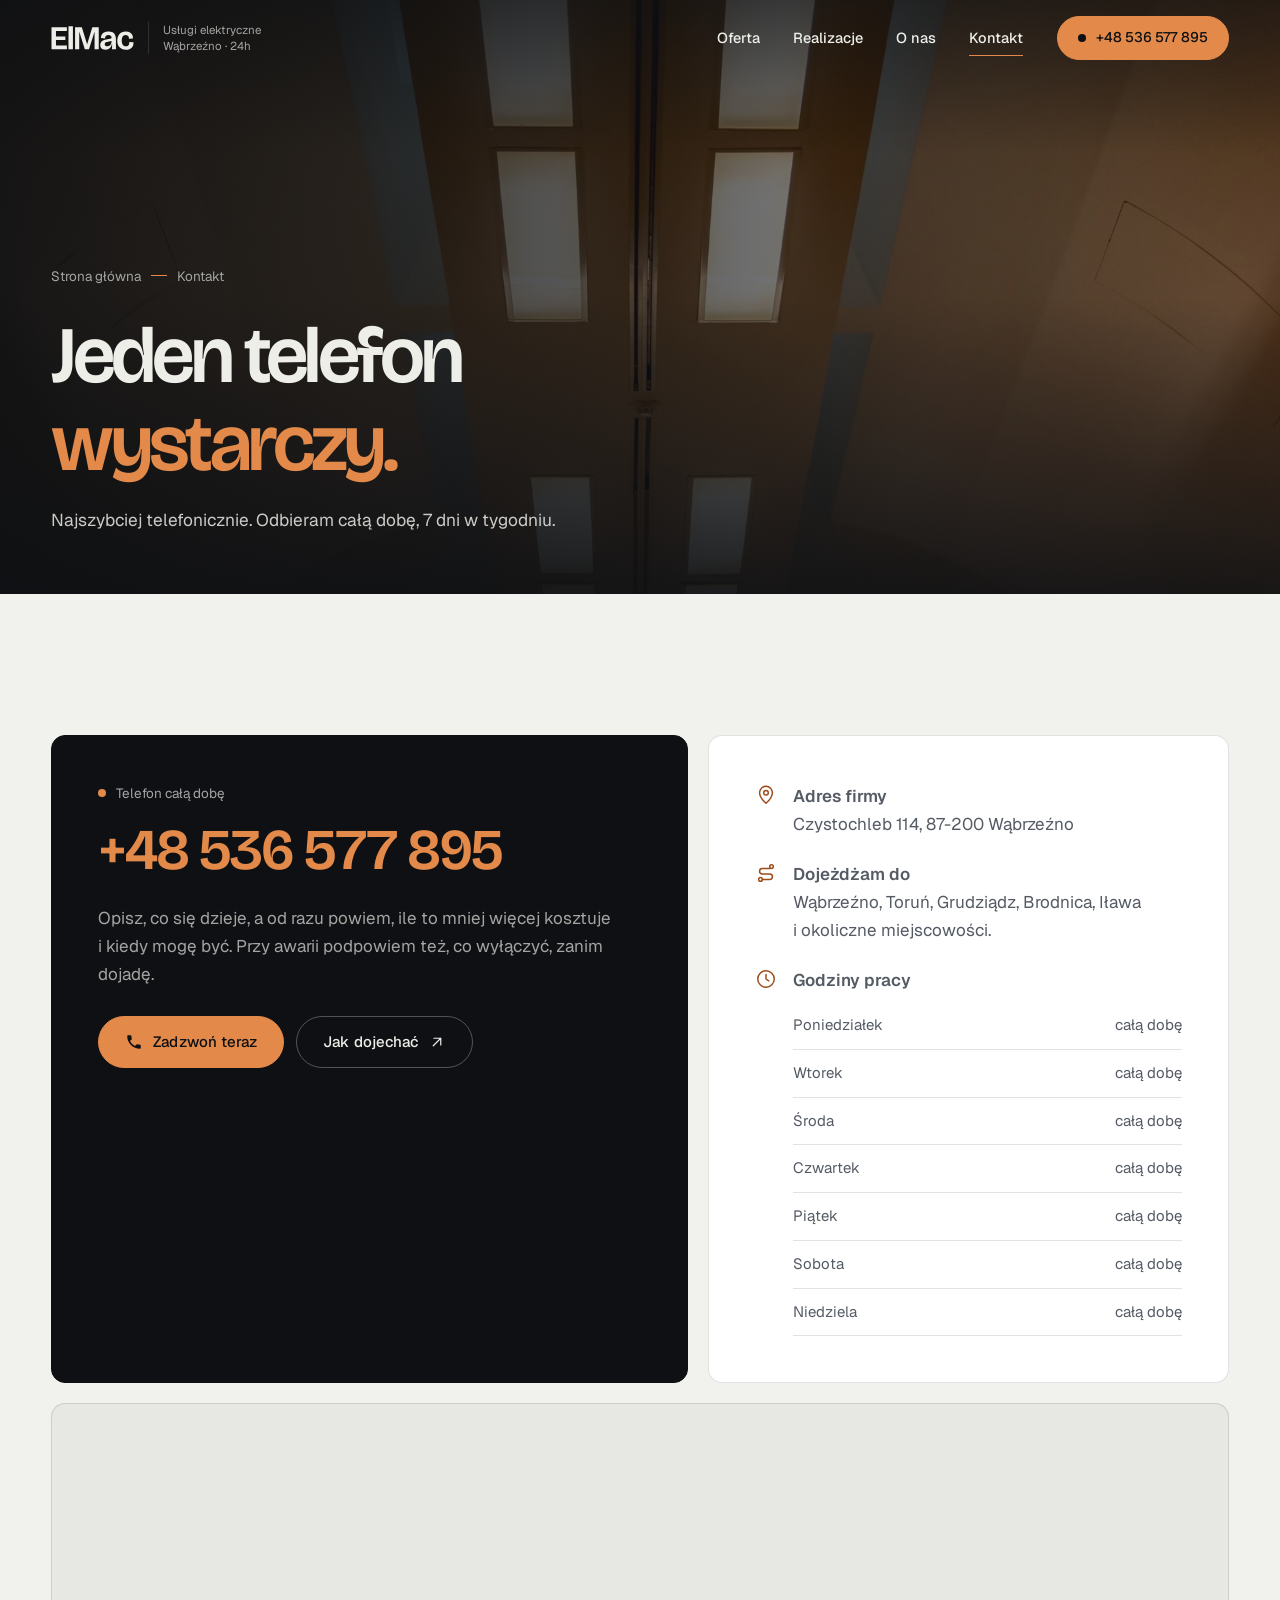
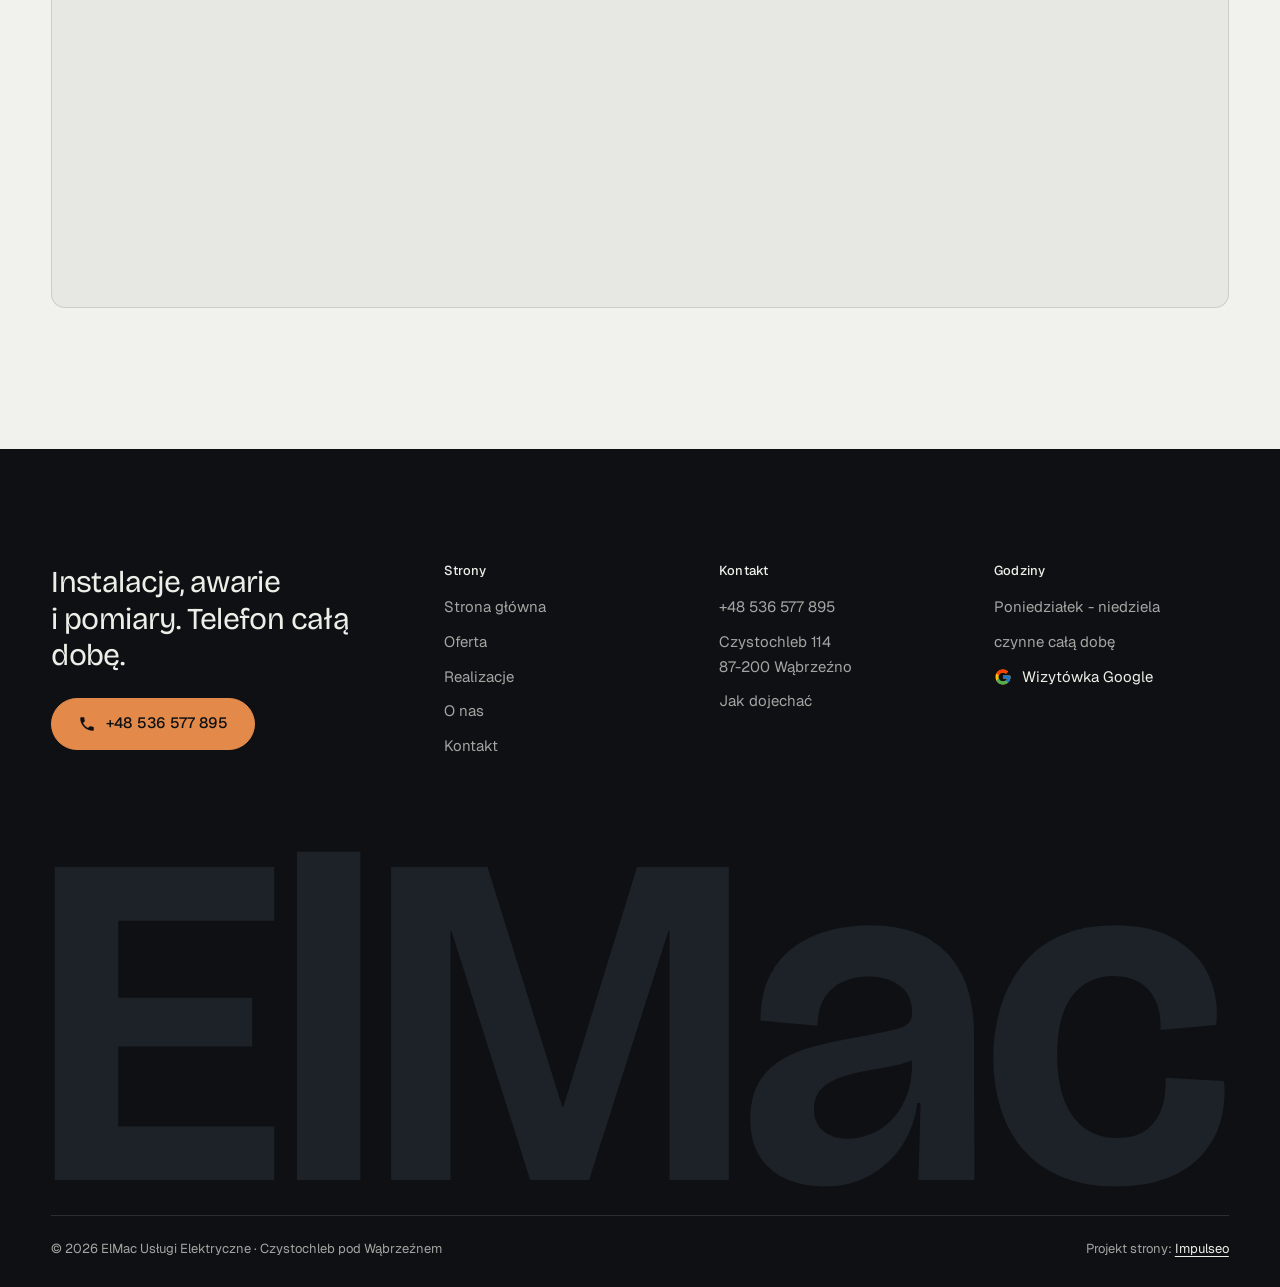
==== commit 4d44b626: "[claude-edit][cmt:66fa3be0-6fe6-4014-a612-e2a9bdc1450b] jedno tempo reakcji na kursor, bez opóźnień " ====
--- a/kontakt.html
+++ b/kontakt.html
@@ -24,9 +24,9 @@
 <link rel="preconnect" href="https://fonts.googleapis.com">
 <link rel="preconnect" href="https://fonts.gstatic.com" crossorigin>
 <link href="https://fonts.googleapis.com/css2?family=Bricolage+Grotesque:opsz,wght@12..96,400..700&family=Geist:wght@400..600&display=swap" rel="stylesheet">
-<link rel="stylesheet" href="assets/styles.css?v=20261001b">
+<link rel="stylesheet" href="assets/styles.css?v=20261001c">
 <script src="assets/lenis.min.js?v=1.1.20" defer></script>
-<script src="assets/main.js?v=20261001b" defer></script>
+<script src="assets/main.js?v=20261001c" defer></script>
 </head>
 <body>
 <a class="skip" href="#tresc">Przejdź do treści</a>
--- a/assets/styles.css
+++ b/assets/styles.css
@@ -129,12 +129,14 @@
 @keyframes wm-zapal{0%{fill-opacity:0}18%{fill-opacity:.9}26%{fill-opacity:.15}40%{fill-opacity:1}52%{fill-opacity:.55}64%{fill-opacity:1;stroke-opacity:1}100%{fill-opacity:1;stroke-opacity:0}}
 
 /* ---------- odsłanianie przy przewijaniu ---------- */
-.anim .rv{opacity:0;transform:translateY(32px);transition:opacity 1s var(--expo),transform 1.1s var(--expo);transition-delay:calc(var(--d, 0) * 1ms)}
+.anim .rv{opacity:0;transform:translateY(32px)}
+.anim .rv:not(.rv-done){transition:opacity 1s var(--expo),transform 1.1s var(--expo);transition-delay:calc(var(--d, 0) * 1ms)}
 .anim .rv.is-in{opacity:1;transform:none}
 .anim .rv-h{opacity:1;transform:none}
 .anim .rv-h .ln-i{transform:translateY(108%);transition:transform 1.15s var(--expo);transition-delay:calc(var(--k, 0) * 95ms + var(--d, 0) * 1ms)}
 .anim .rv-h.is-in .ln-i{transform:none}
-.anim .rv-img{opacity:1;transform:none;clip-path:inset(0 0 100% 0);transition:clip-path 1.3s var(--expo);transition-delay:calc(var(--d, 0) * 1ms)}
+.anim .rv-img{opacity:1;transform:none;clip-path:inset(0 0 100% 0)}
+.anim .rv-img:not(.rv-done){transition:clip-path 1.3s var(--expo);transition-delay:calc(var(--d, 0) * 1ms)}
 .anim .rv-img img{scale:1.14;transition:transform var(--img-dur) var(--ease),filter var(--img-dur) var(--ease),scale 1.7s var(--expo)}
 .anim .rv-img.is-in{clip-path:inset(0 0 0 0)}
 .anim .rv-img.is-in img{scale:1}
@@ -315,8 +317,8 @@
 .foot-top{display:grid;grid-template-columns:minmax(0, 1.5fr) repeat(3, minmax(0, 1fr));gap:40px}
 .foot-top h4{margin:0 0 18px;font:500 13px/1 var(--f-body);letter-spacing:.02em;color:var(--on-dark)}
 .foot-top ul{list-style:none;padding:0;display:grid;gap:10px}
-.foot-top a{transition:color .4s var(--ease)}
-.foot-top a:hover{color:var(--accent)}
+.foot-top a:not(.btn){transition:color .4s var(--ease)}
+.foot-top a:not(.btn):hover{color:var(--accent)}
 .foot-claim{font-family:var(--f-display);font-size:clamp(1.5rem, 1.1rem + 1vw, 2rem);line-height:1.2;letter-spacing:-.02em;color:var(--on-dark);max-width:18ch;margin:0 0 24px}
 .soc{display:inline-flex;align-items:center;gap:10px;color:var(--on-dark)}
 .soc svg{width:18px;height:18px}
@@ -336,6 +338,7 @@
 .pagehead-media::after{content:"";position:absolute;inset:0;background:linear-gradient(90deg,rgba(14,16,19,.92) 0%,rgba(14,16,19,.7) 45%,rgba(14,16,19,.3) 100%),linear-gradient(0deg,rgba(14,16,19,.85) 0%,rgba(14,16,19,0) 50%),linear-gradient(180deg,rgba(14,16,19,.6) 0%,rgba(14,16,19,0) 26%)}
 .ph-in{position:relative;width:var(--wrap);margin-inline:auto;padding:calc(var(--nav-h) + 56px) 0 clamp(36px, 5vw, 60px)}
 .crumb{display:flex;align-items:center;gap:10px;font-size:13.5px;color:var(--on-dark-2);margin-bottom:22px}
+.crumb a{display:inline-block;padding:8px 0}
 .crumb a:hover{color:var(--accent)}
 .crumb .sl{width:16px;height:1px;background:var(--accent)}
 .pagehead h1{font-size:clamp(2.6rem, 1rem + 5vw, 5.8rem);line-height:.98;letter-spacing:-.045em;max-width:15ch}
